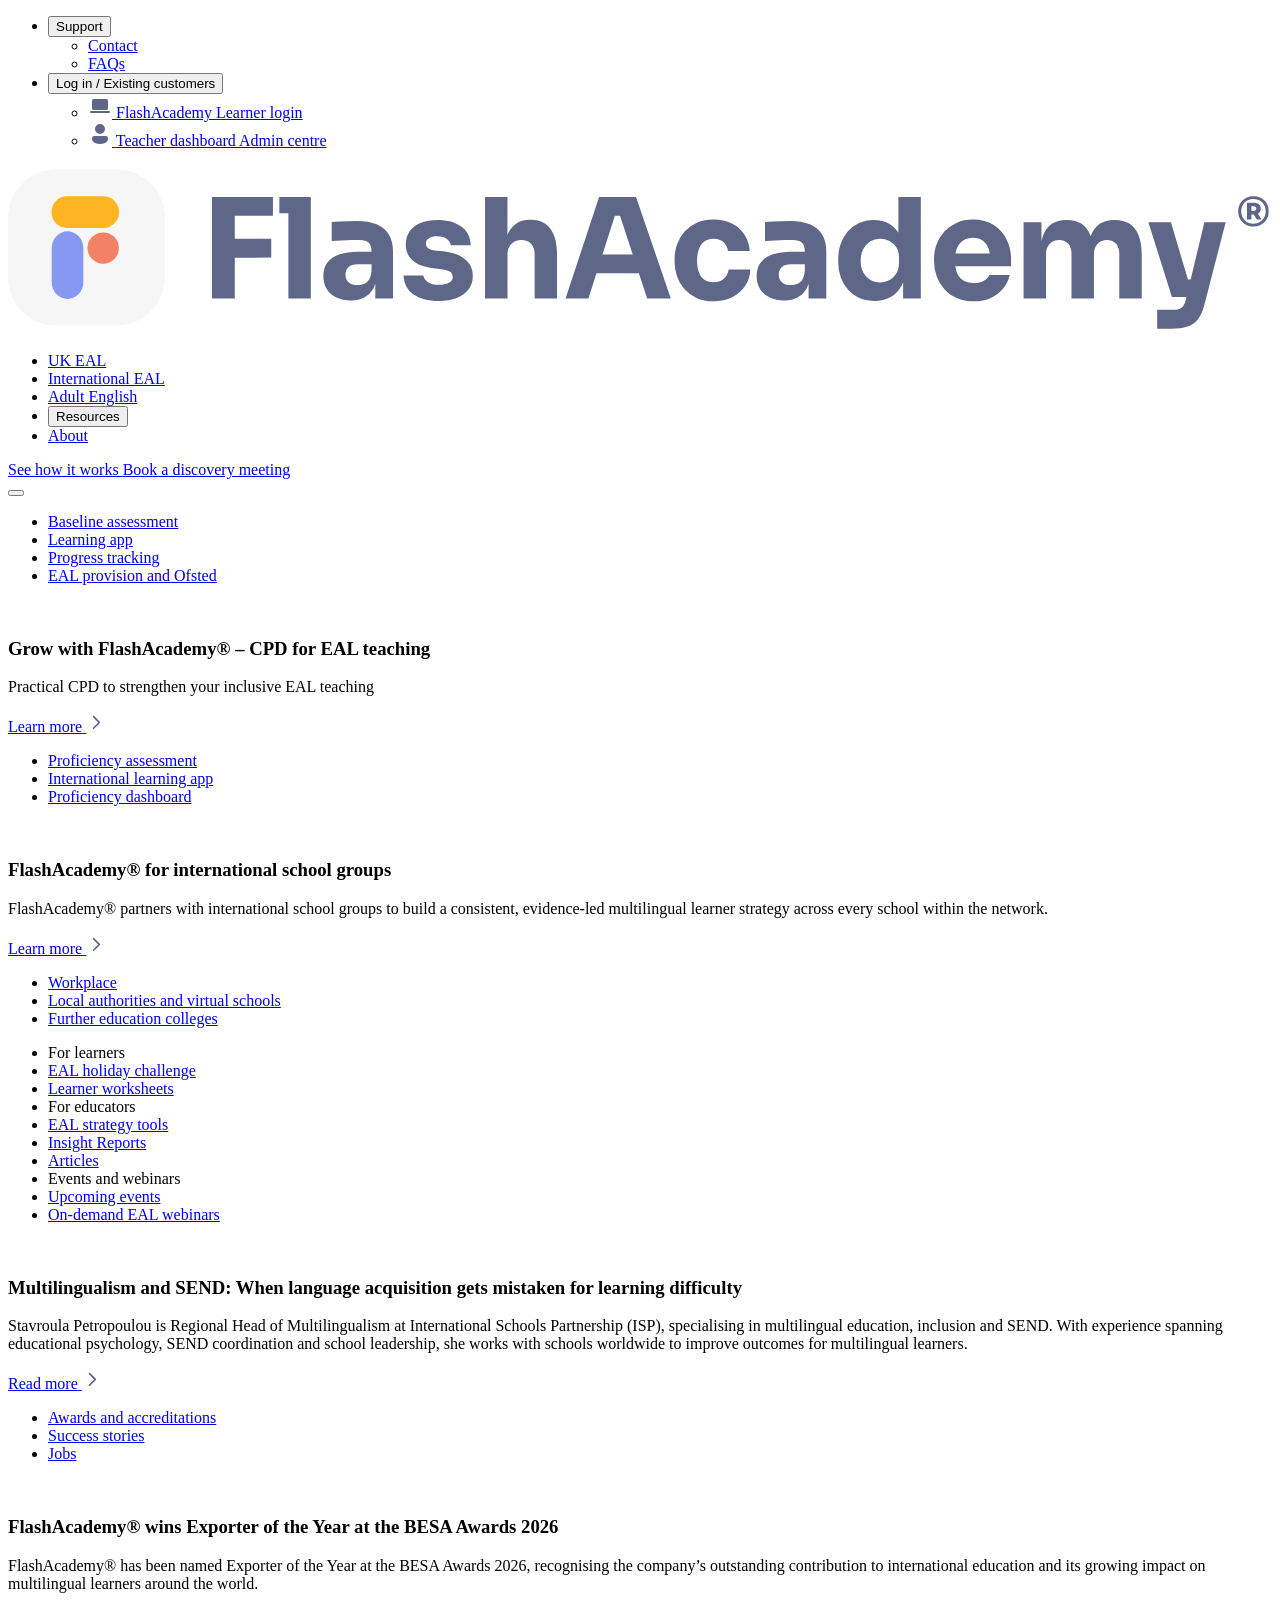
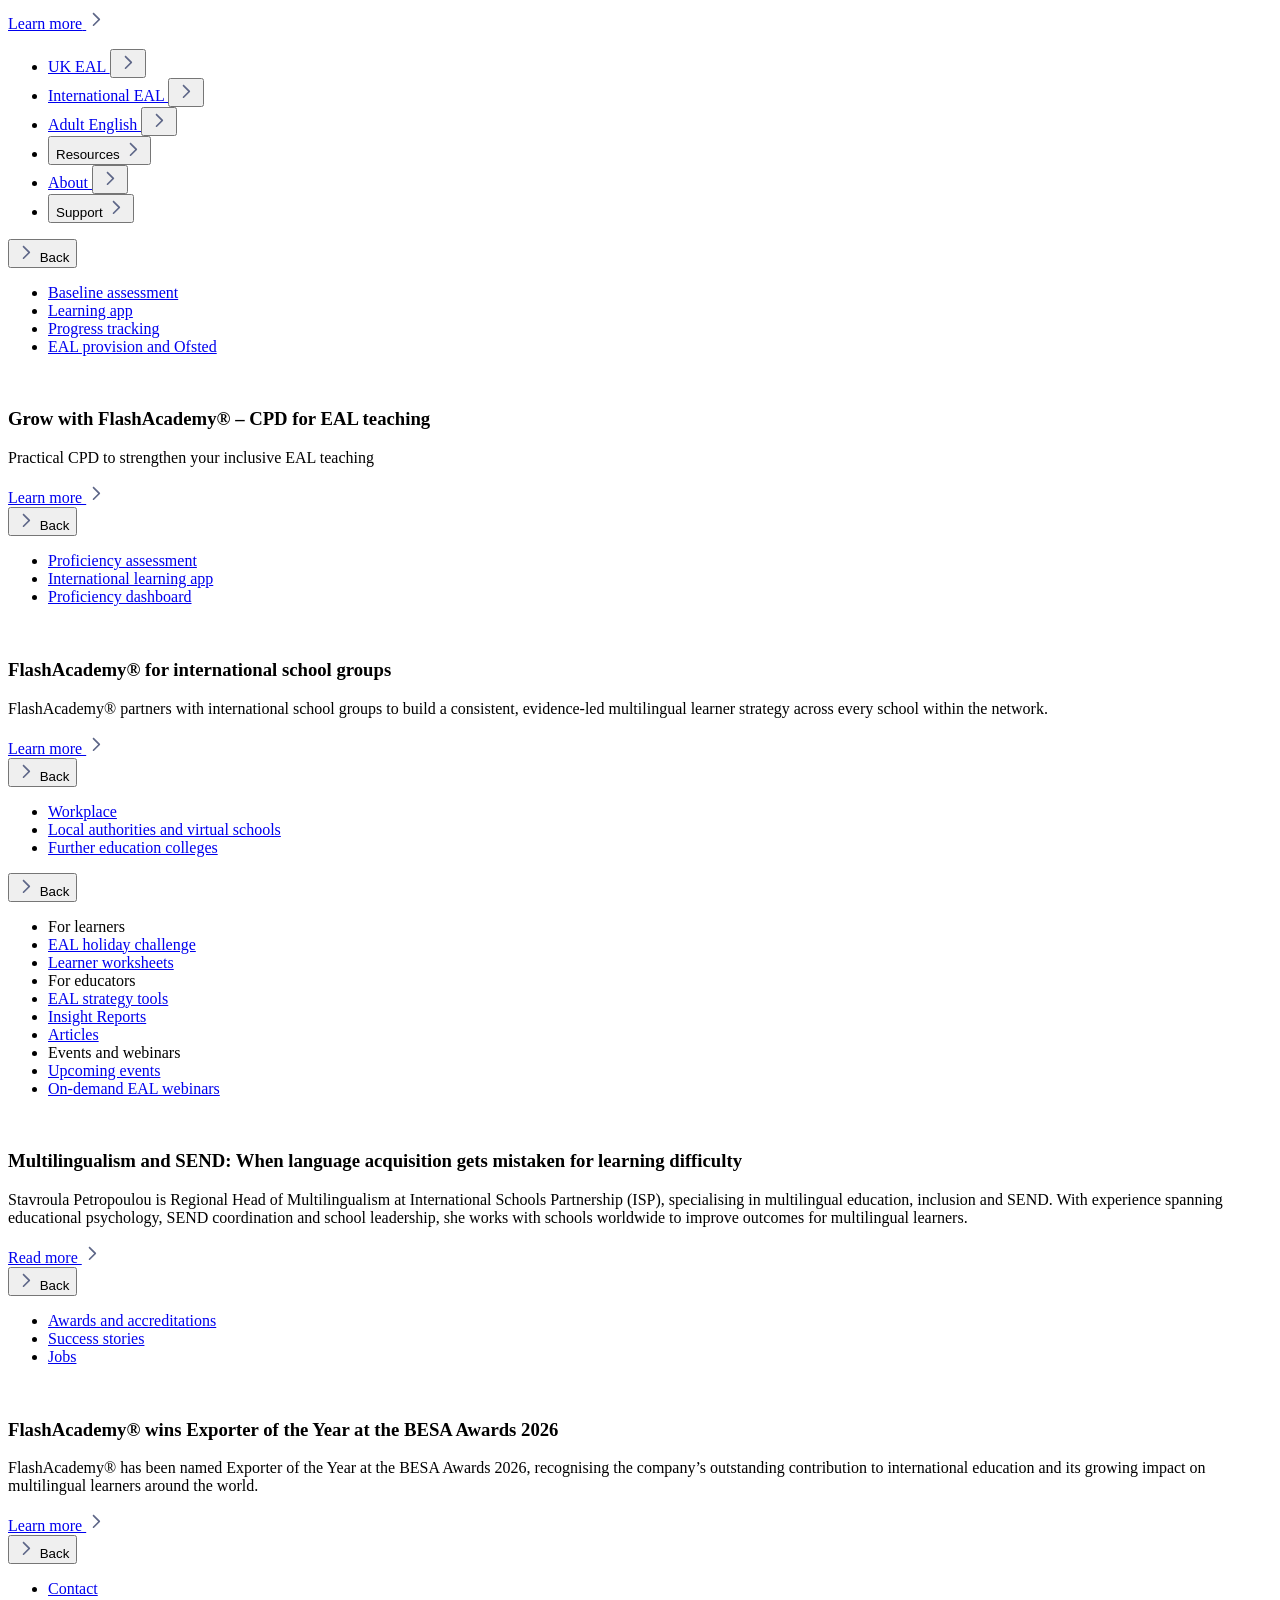
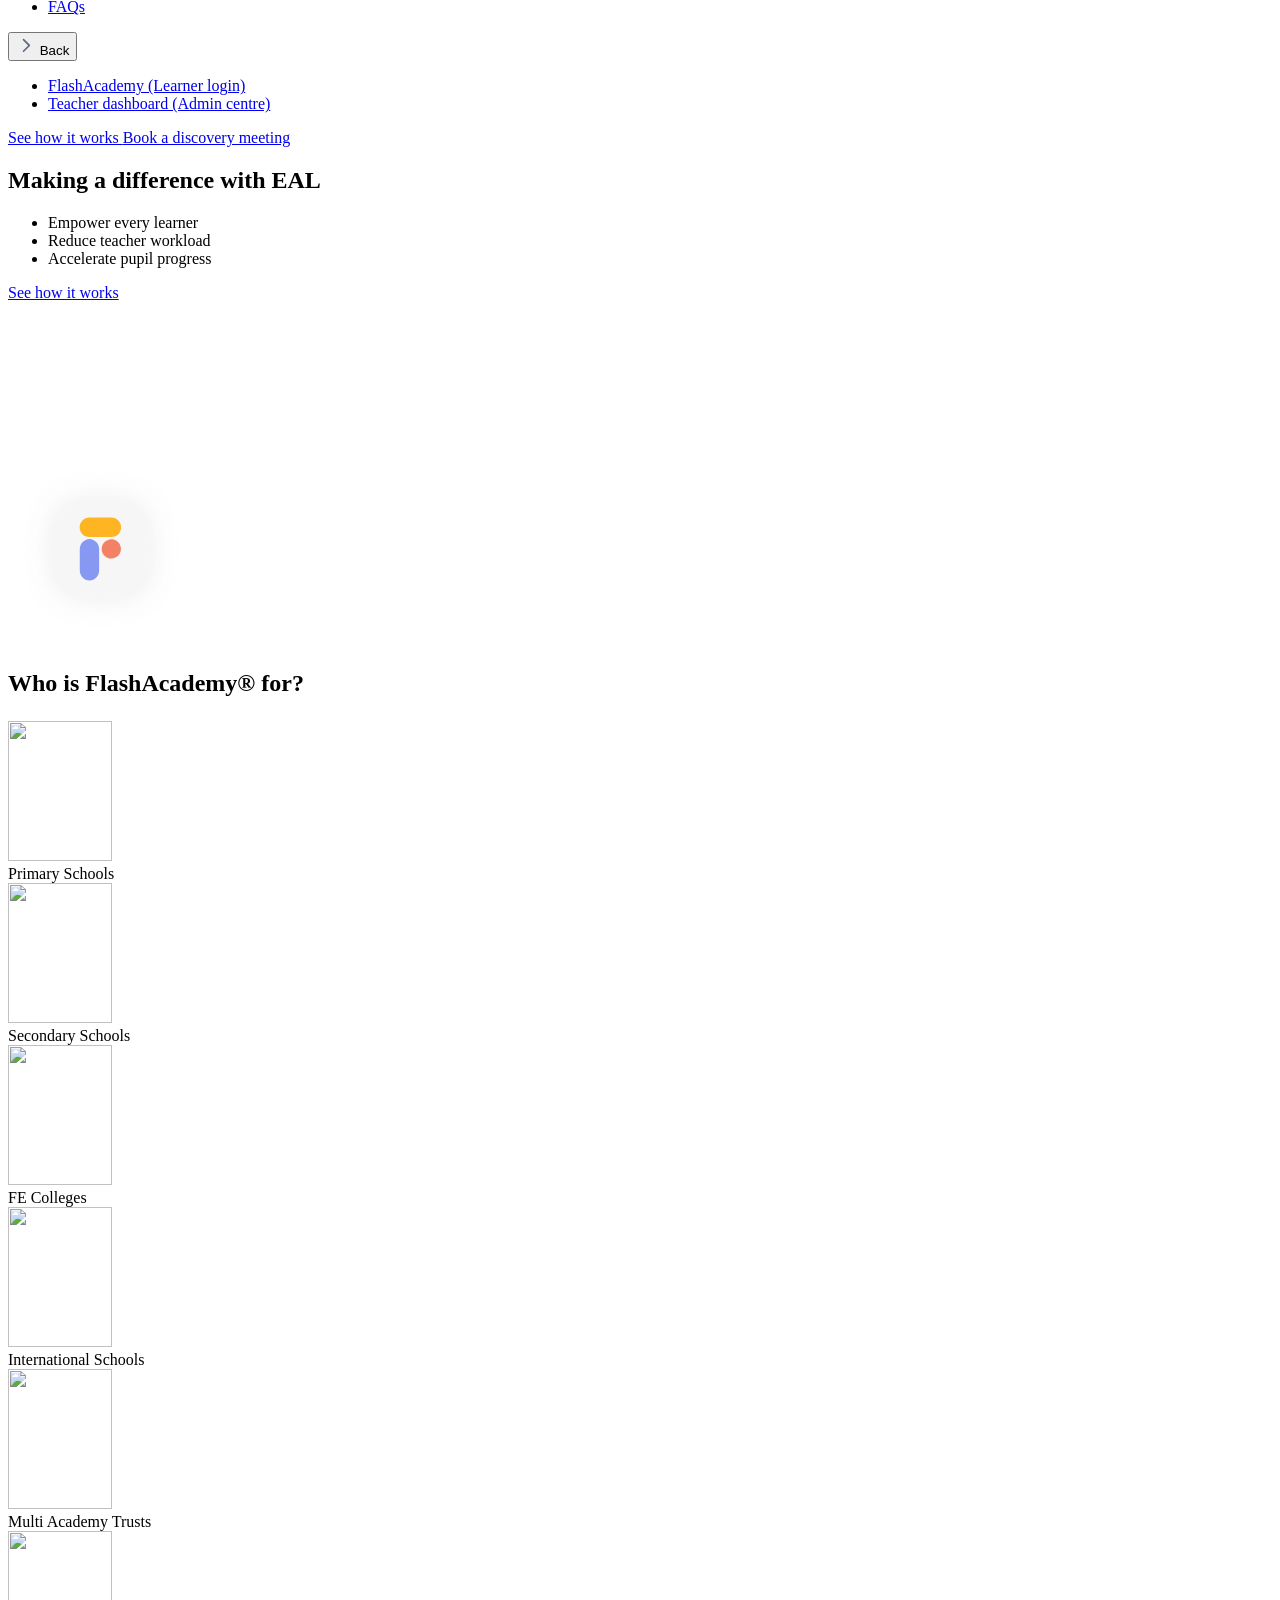
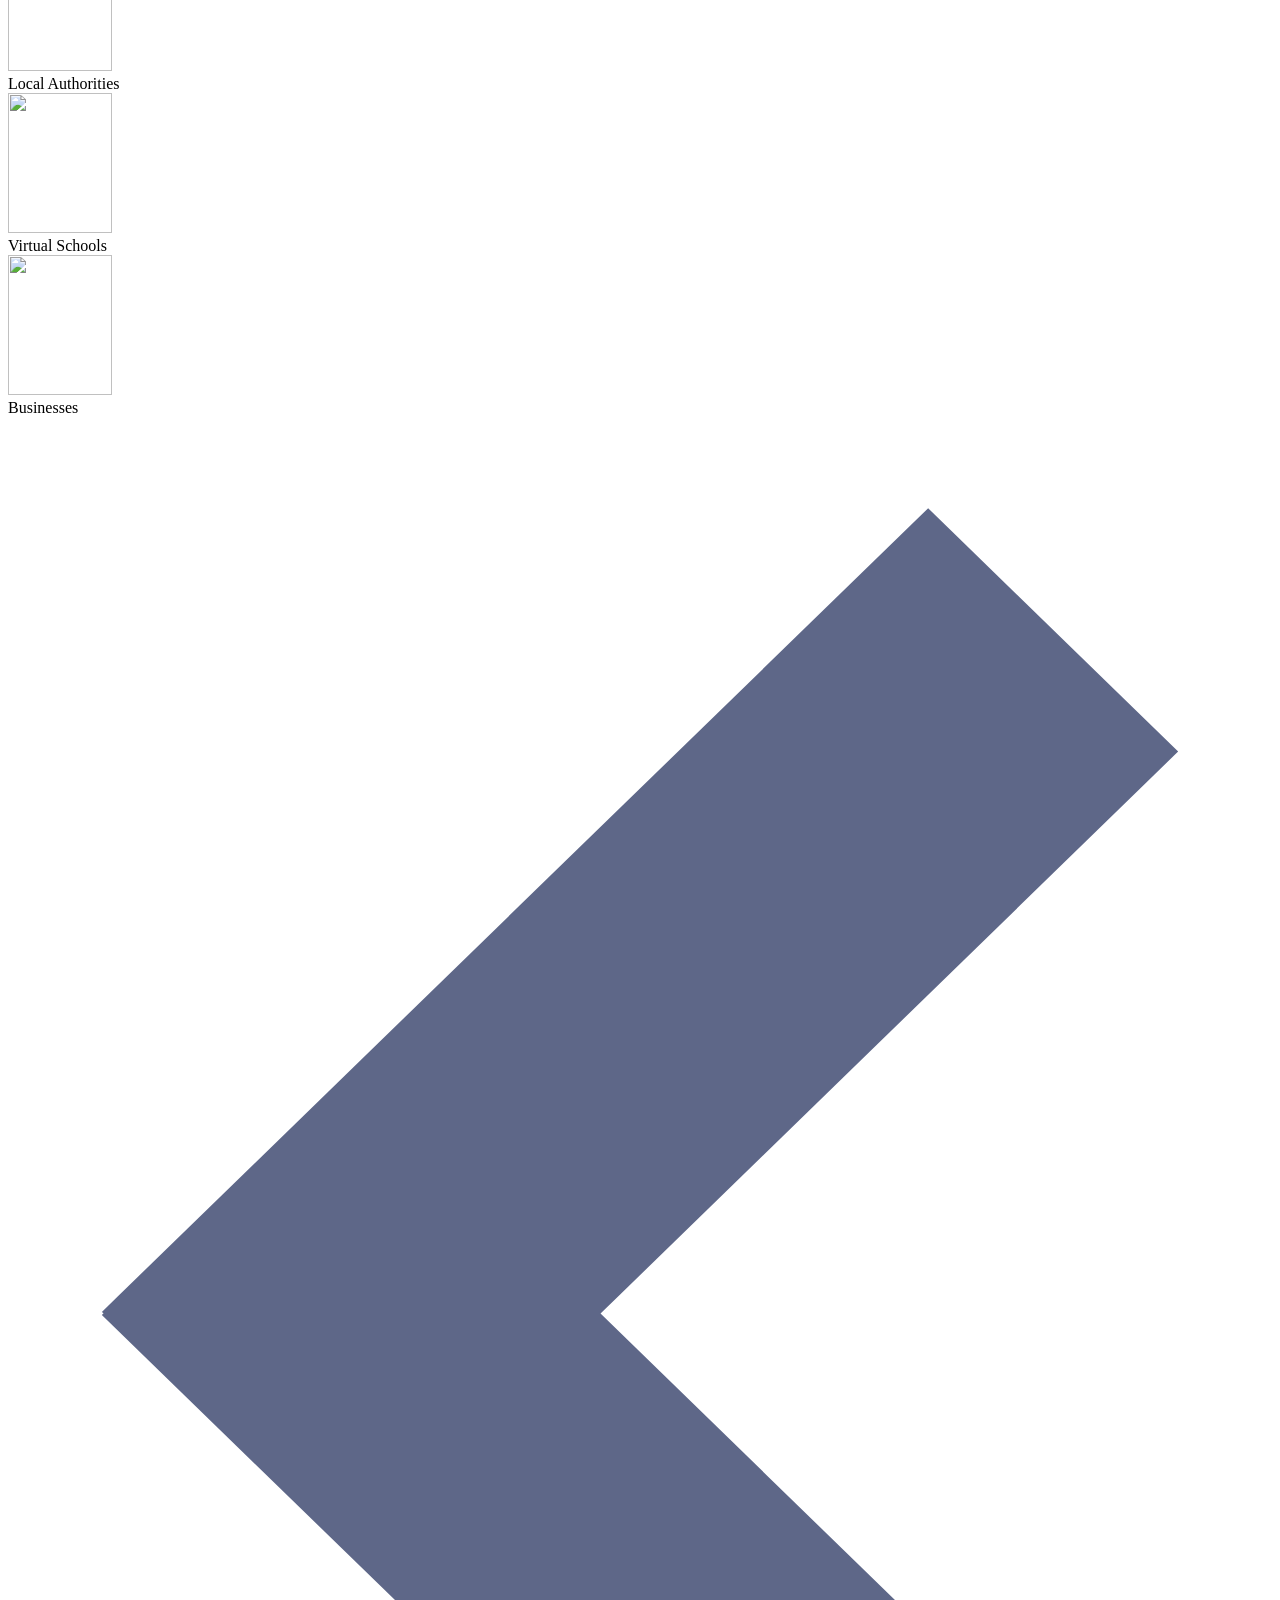
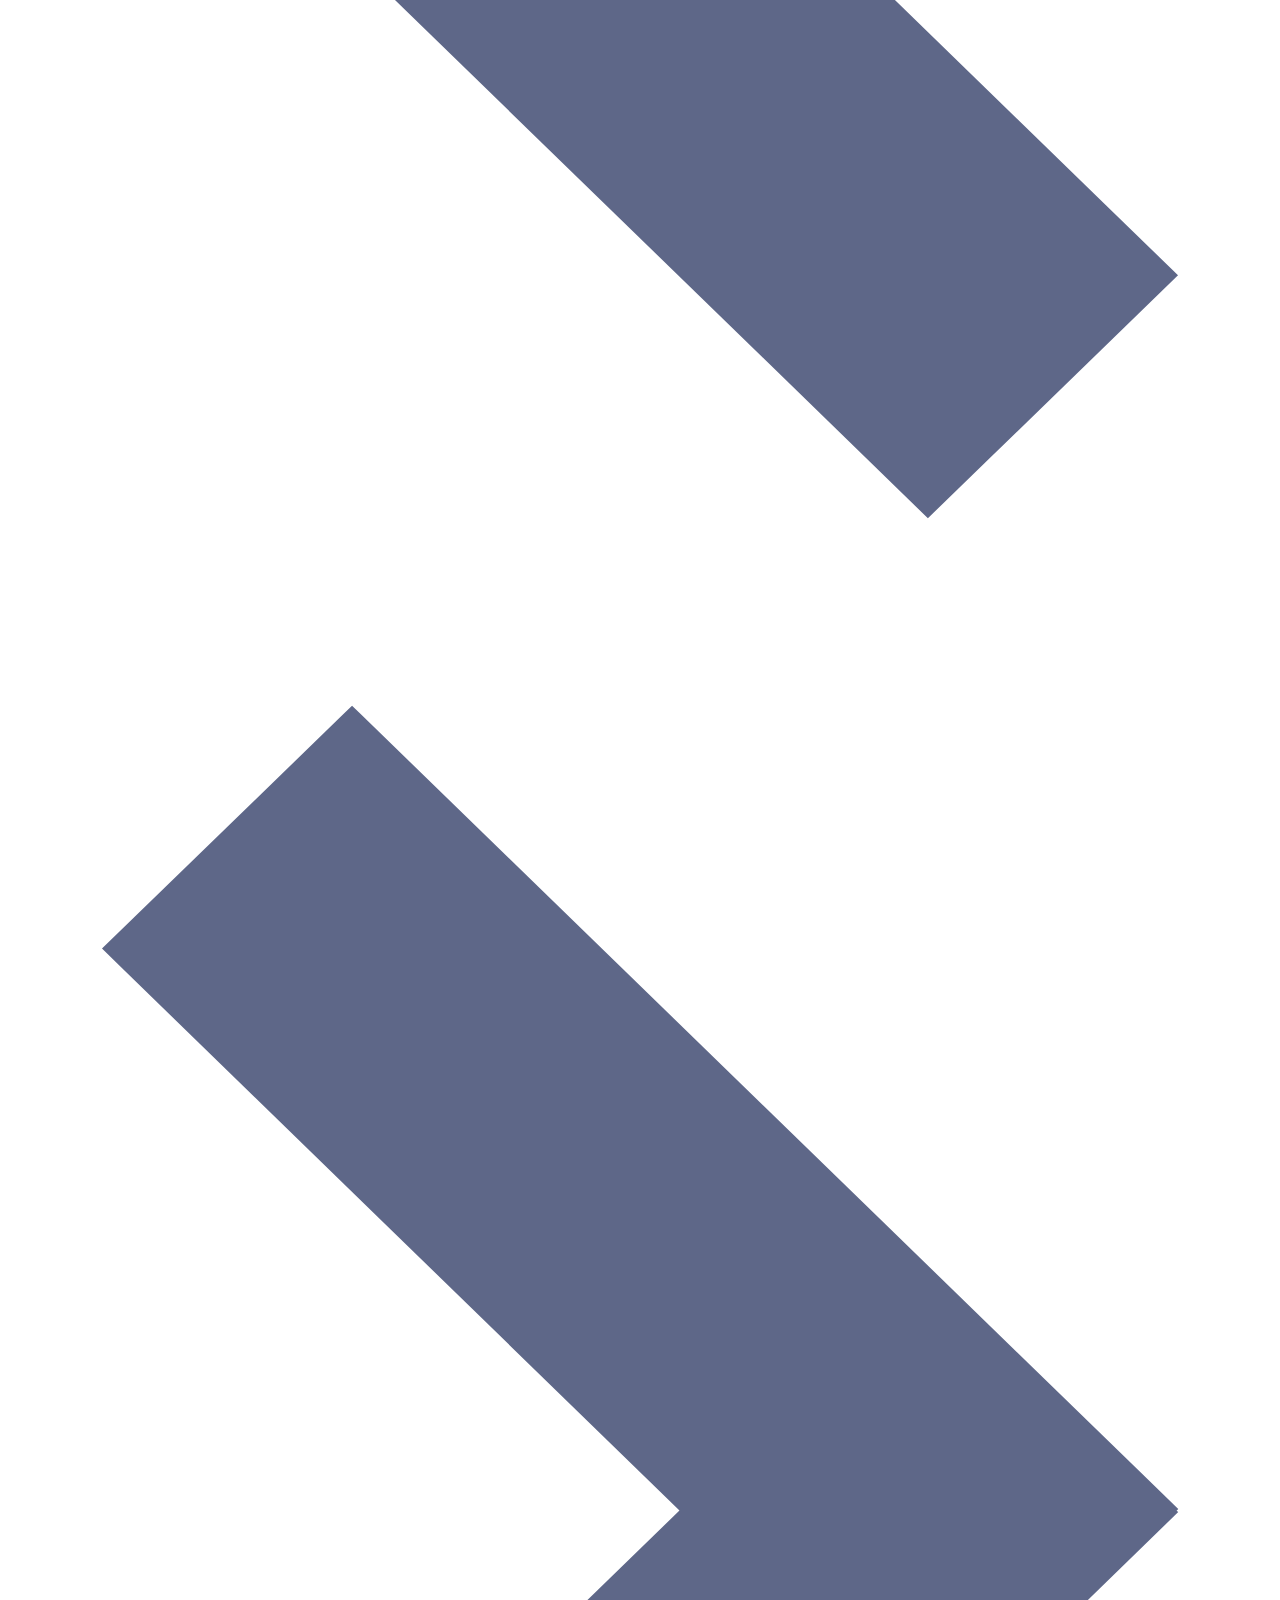
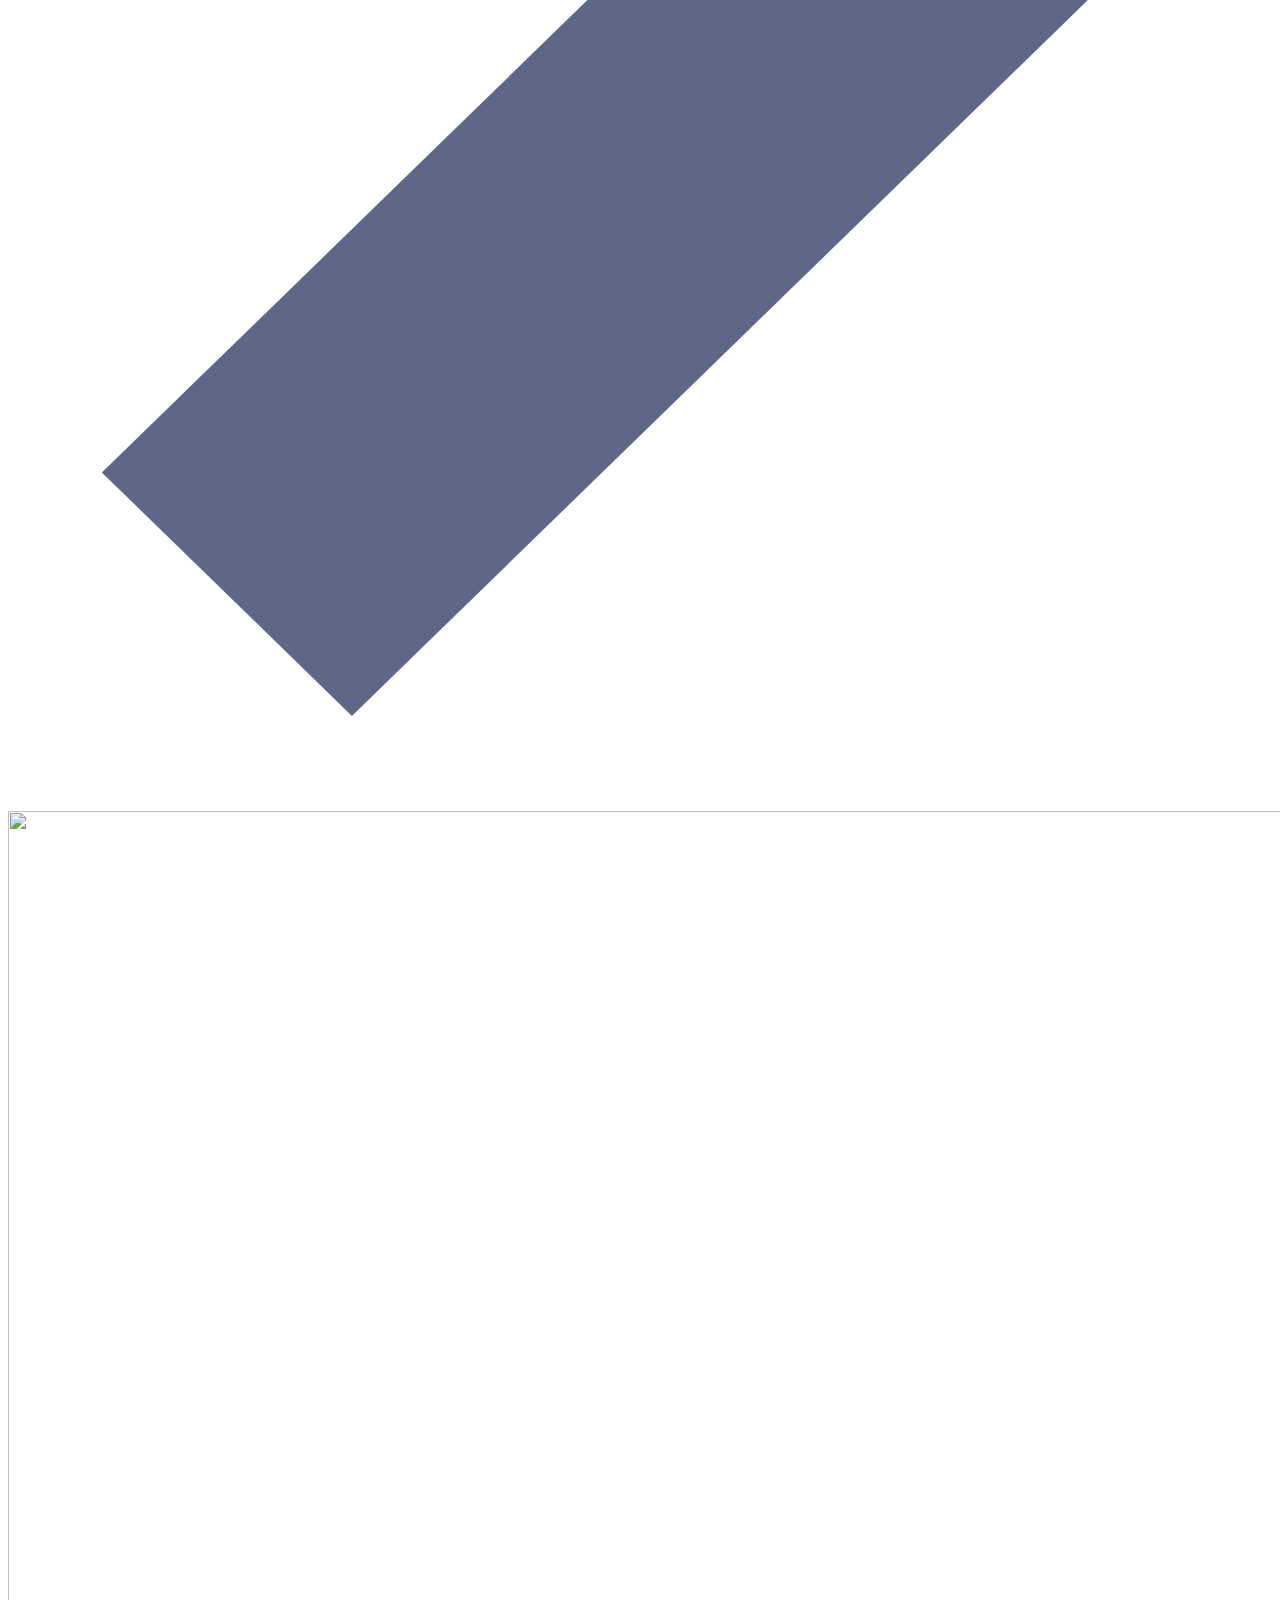
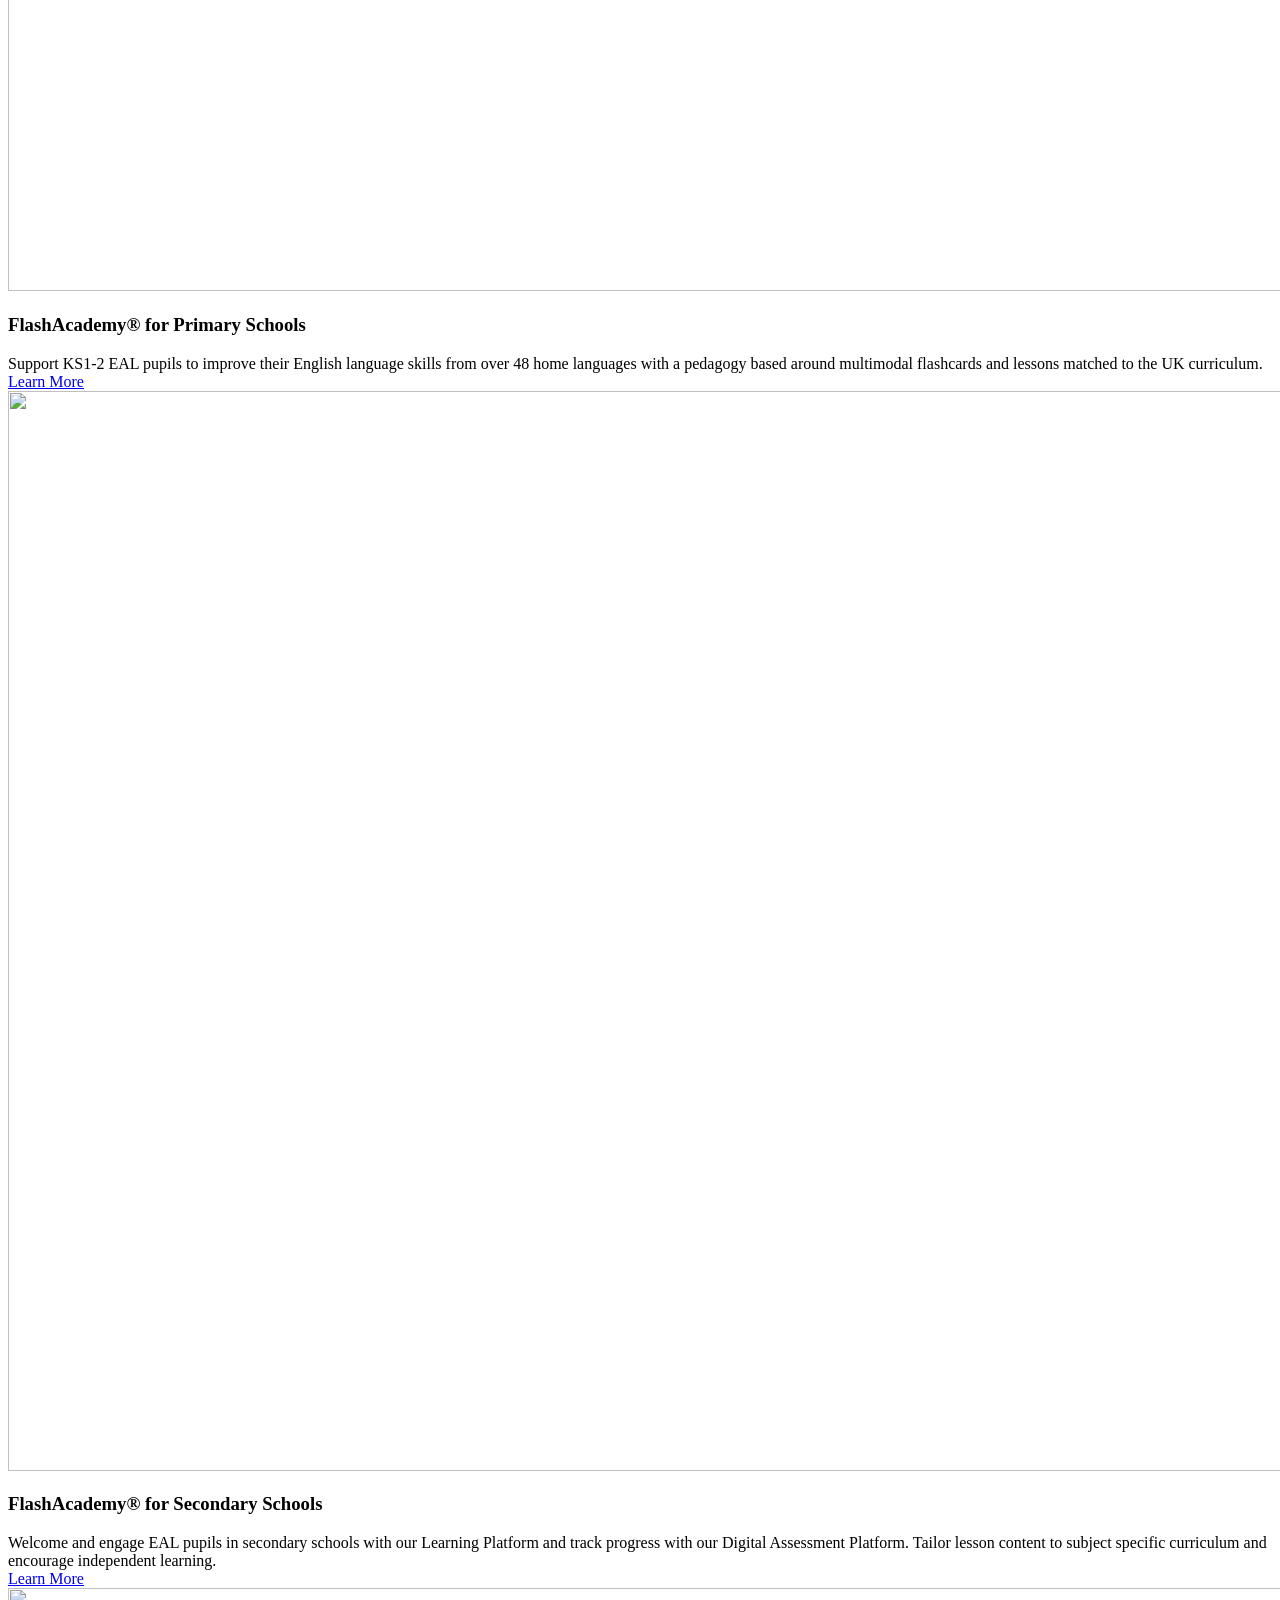
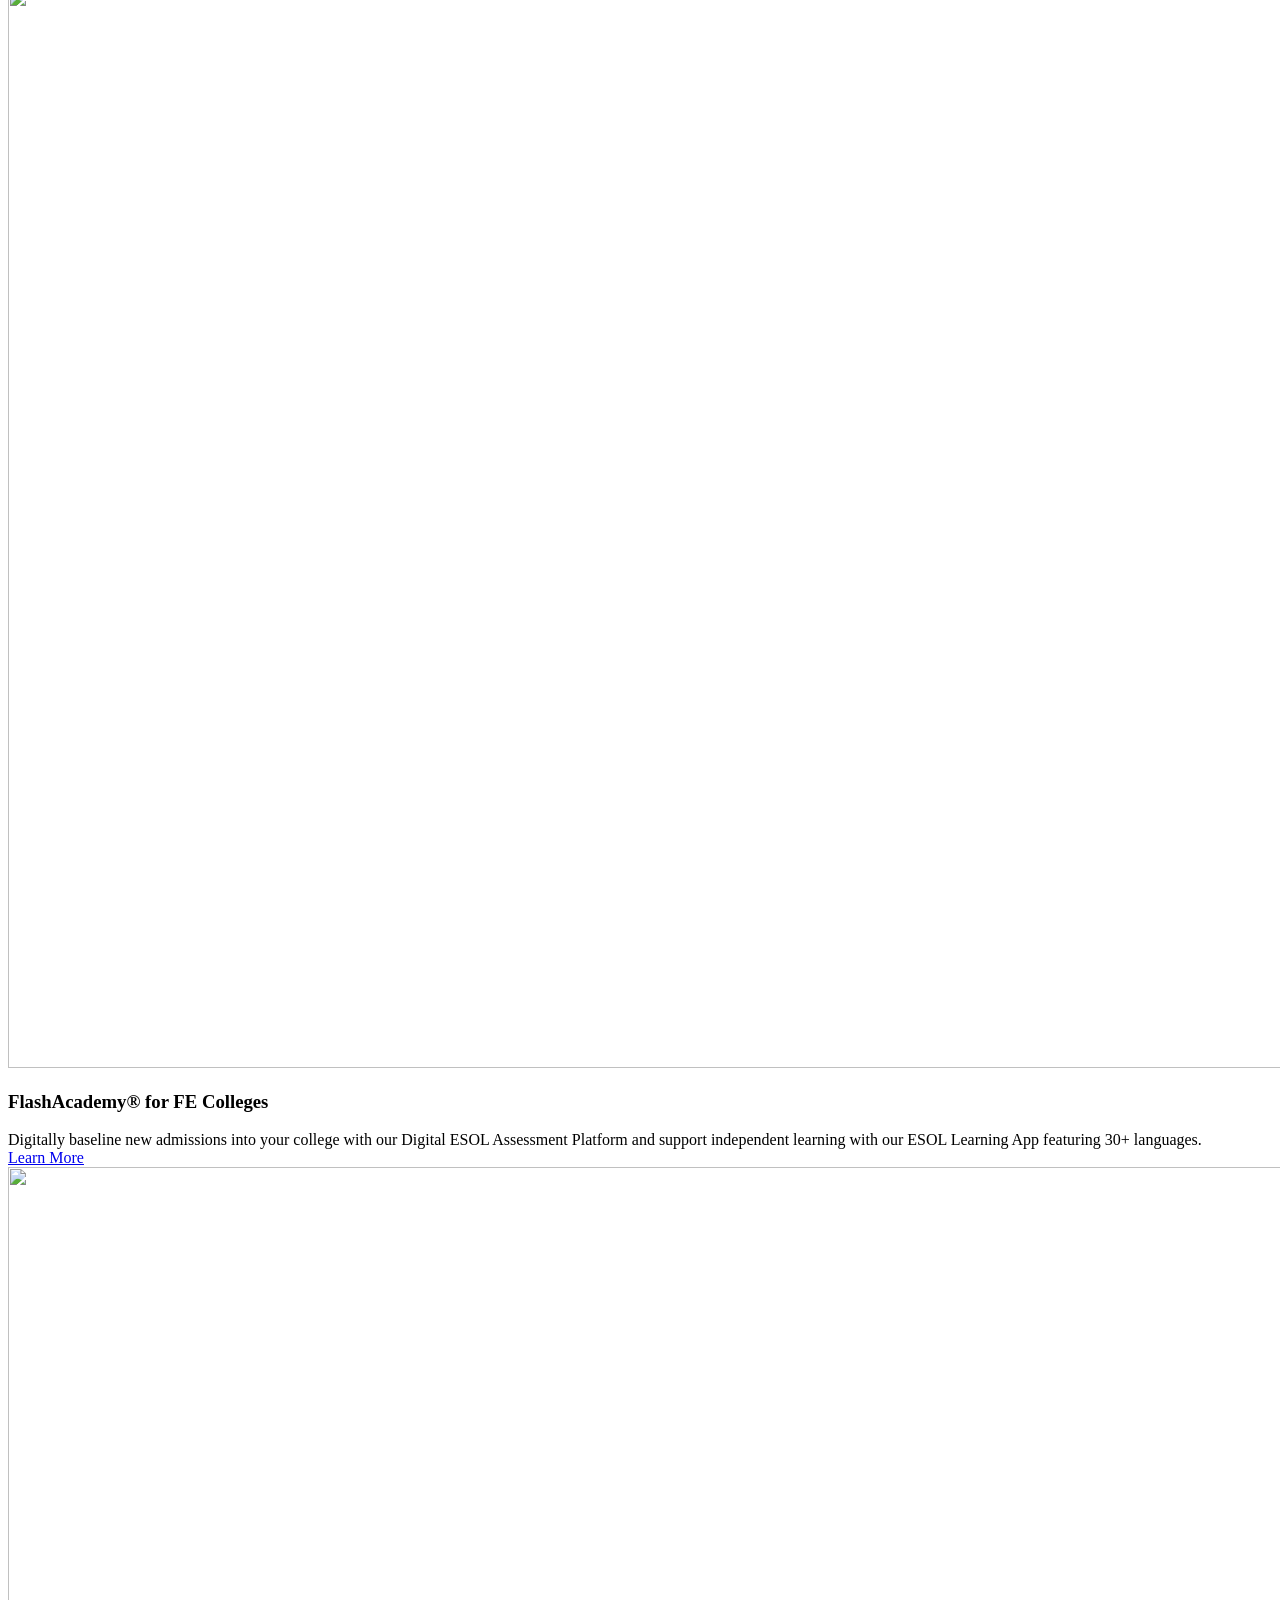
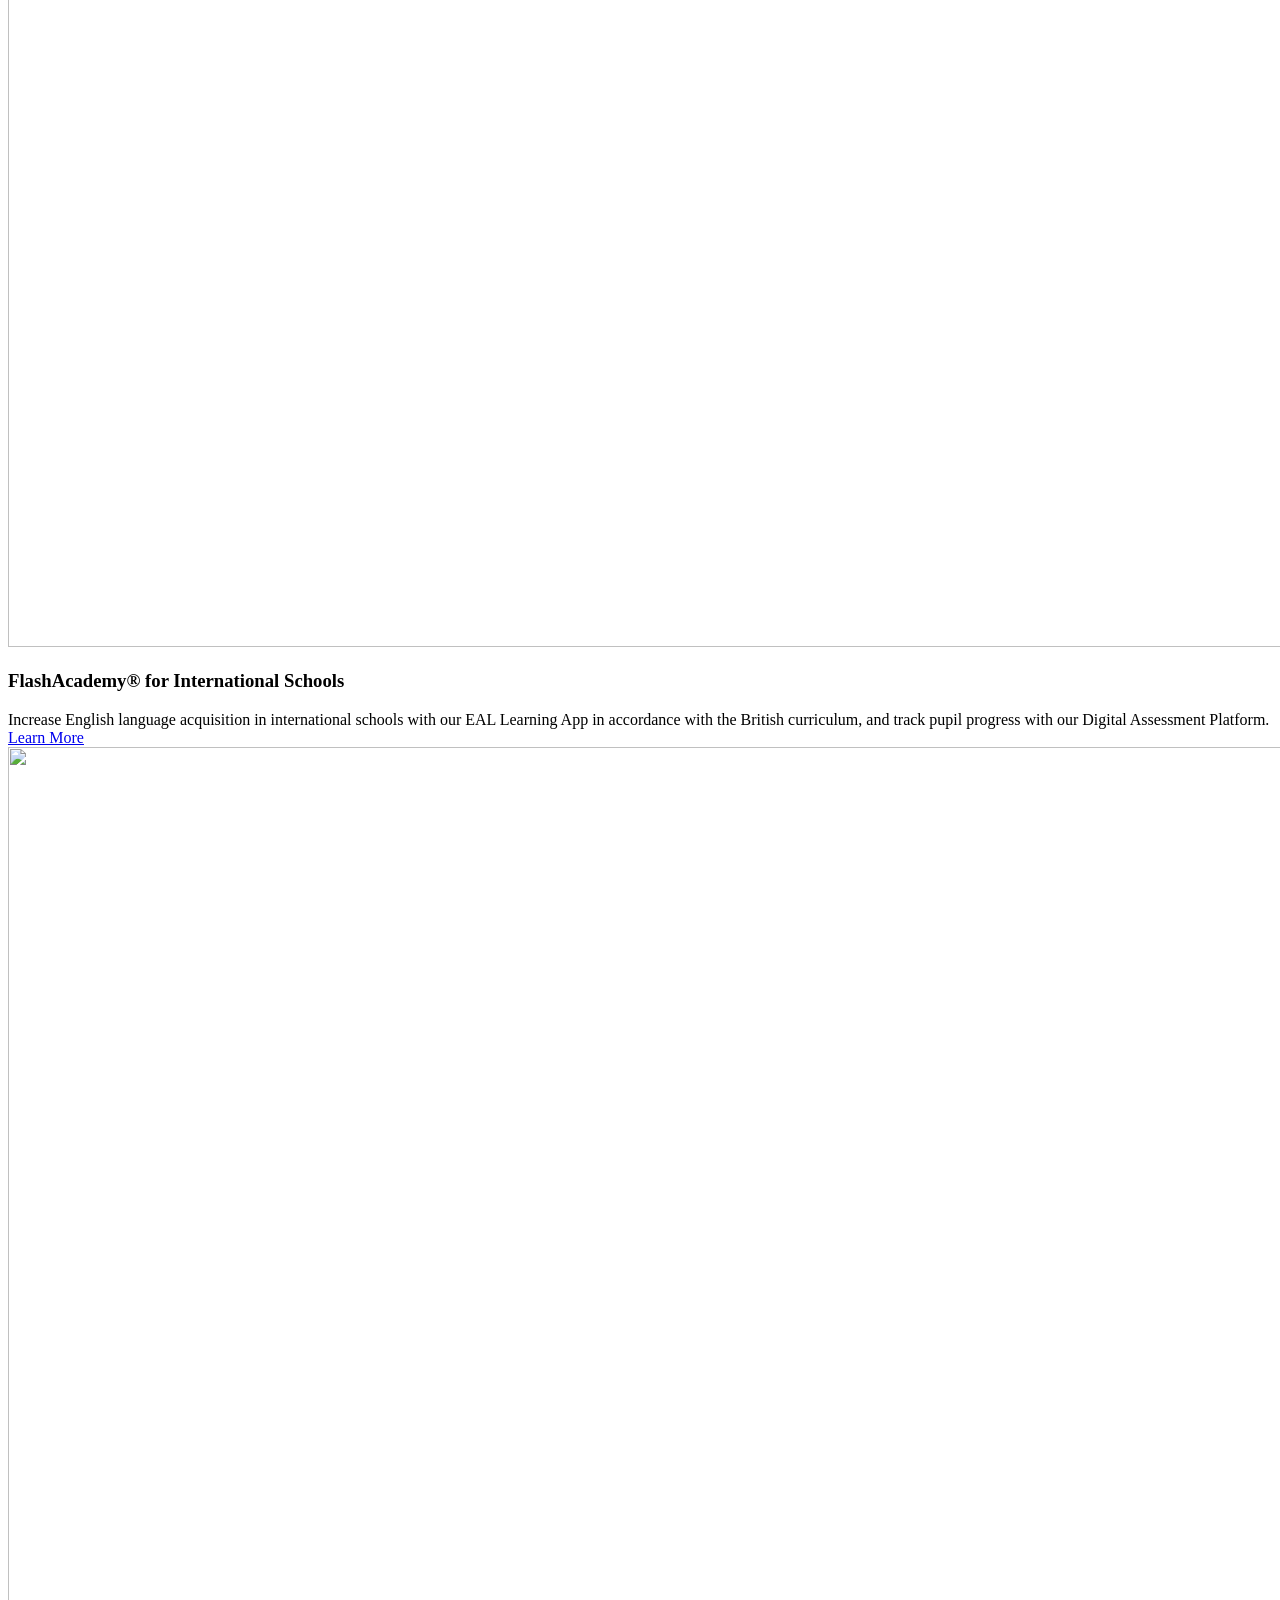
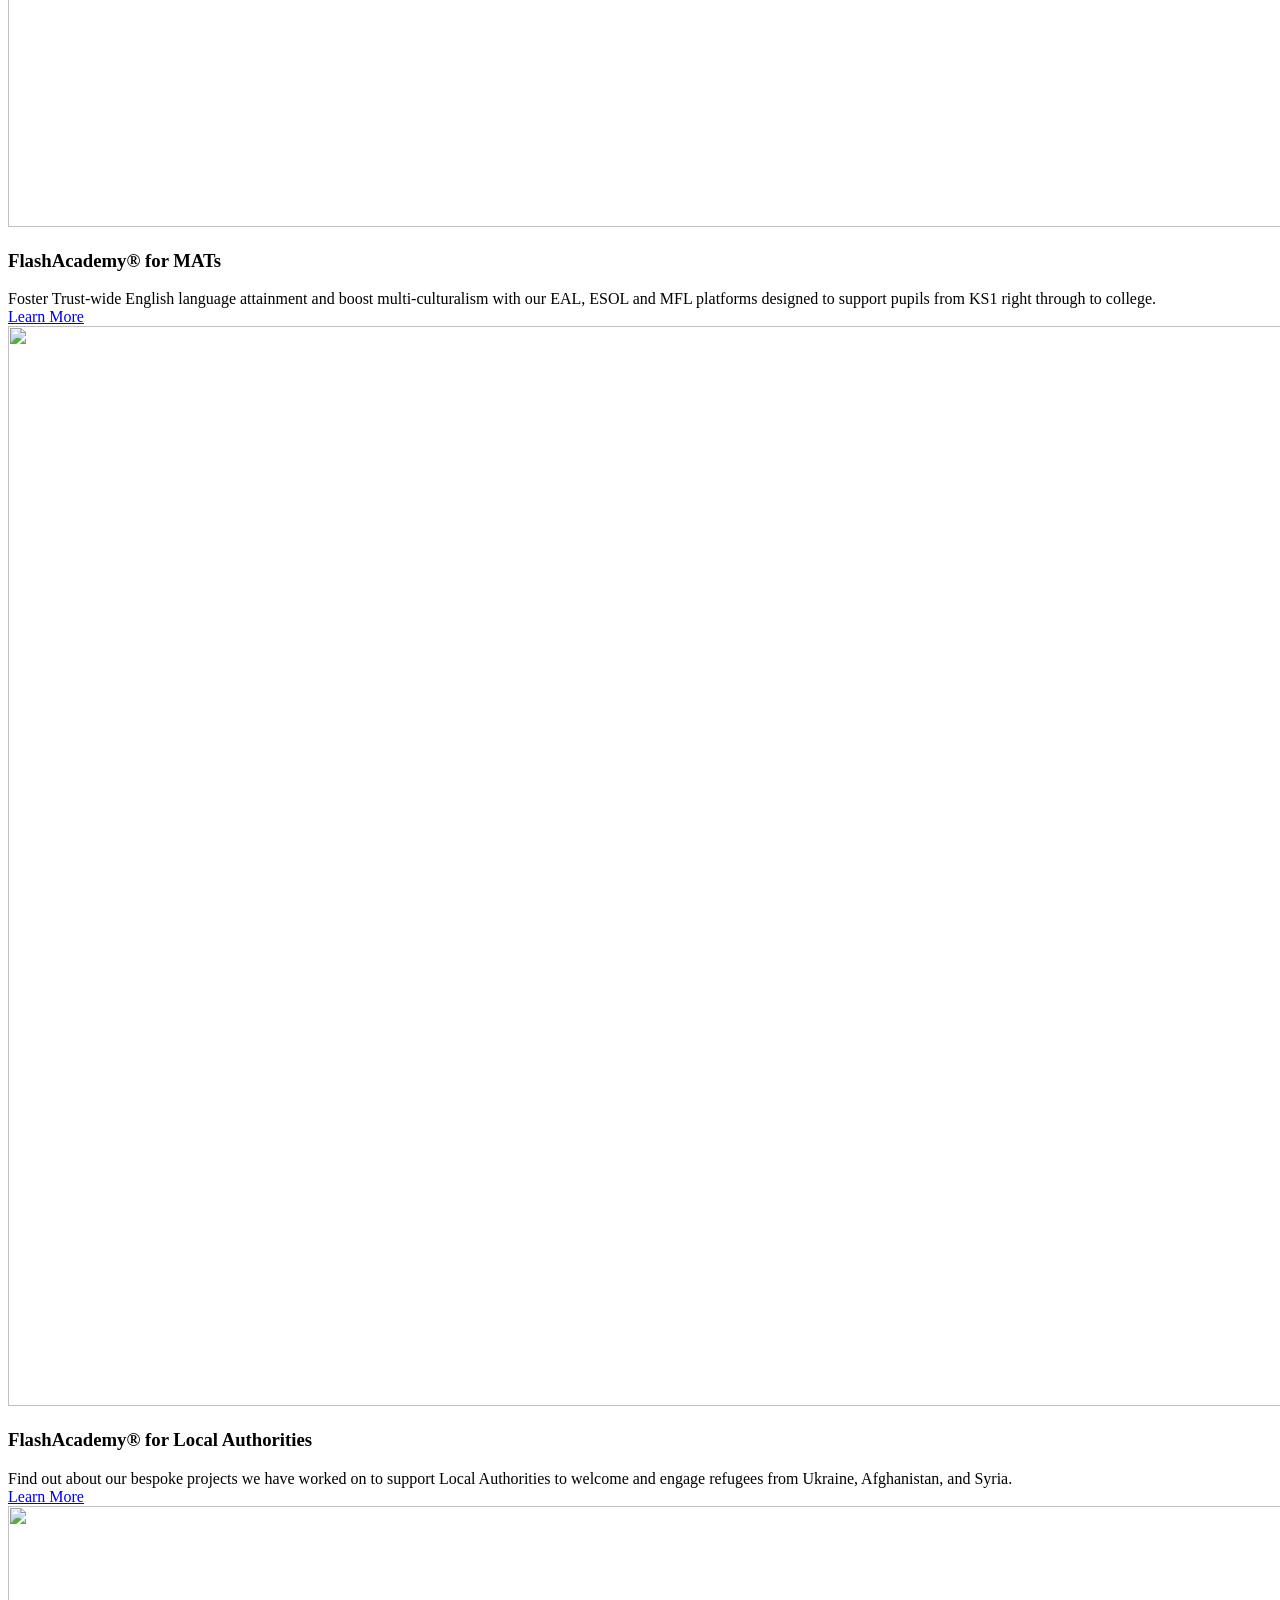
==== index.html @ 89ab247b "intial commit" ====
<!doctype html>

<html lang="en-GB">
  <meta content="text/html;charset=utf-8" http-equiv="content-type"/>
  <head>
    <meta charset="utf-8" />
    <!-- Disable Visual Search in Microsoft Edge -->
    <meta content="false" name="msapplication-EnableVisualSearch" />
    <meta content="width=device-width, initial-scale=1, shrink-to-fit=no" name="viewport" />
    <meta content="IE=edge" http-equiv="X-UA-Compatible" />
    <title>FlashAcademy®</title>
    <meta content="index, follow, max-image-preview:large, max-snippet:-1, max-video-preview:-1" name="robots" />
    <meta
      content="Empower every learner, reduce teacher workload and accelerate learner progress with our digital EAL &amp; ESOL platforms."
      name="description"
    />

    <meta content="en_GB" property="og:locale" />
    <meta content="website" property="og:type" />
    <meta content="FlashAcademy®" property="og:title" />
    <meta
      content="Empower every learner, reduce teacher workload and accelerate learner progress with our digital EAL &amp; ESOL platforms."
      property="og:description"
    />
    <meta content="https://flashacademy.com/app/uploads/2025/04/FlashAcademy-1-scaled.webp" property="og:image" />
    <meta content="2560" property="og:image:width" />
    <meta content="1707" property="og:image:height" />
    <meta content="image/webp" property="og:image:type" />
    <meta content="summary_large_image" name="twitter:card" />
    <meta content="@FlashAcademy_HQ" name="twitter:site" />
    <style id="wp-block-library-inline-css" type="text/css">
      :root {
        --wp-block-synced-color: #7a00df;
        --wp-block-synced-color--rgb: 122, 0, 223;
        --wp-bound-block-color: var(--wp-block-synced-color);
        --wp-editor-canvas-background: #ddd;
        --wp-admin-theme-color: #007cba;
        --wp-admin-theme-color--rgb: 0, 124, 186;
        --wp-admin-theme-color-darker-10: #006ba1;
        --wp-admin-theme-color-darker-10--rgb: 0, 107, 160.5;
        --wp-admin-theme-color-darker-20: #005a87;
        --wp-admin-theme-color-darker-20--rgb: 0, 90, 135;
        --wp-admin-border-width-focus: 2px;
      }
      @media (min-resolution: 192dpi) {
        :root {
          --wp-admin-border-width-focus: 1.5px;
        }
      }
      .wp-element-button {
        cursor: pointer;
      }
      :root .has-very-light-gray-background-color {
        background-color: #eee;
      }
      :root .has-very-dark-gray-background-color {
        background-color: #313131;
      }
      :root .has-very-light-gray-color {
        color: #eee;
      }
      :root .has-very-dark-gray-color {
        color: #313131;
      }
      :root .has-vivid-green-cyan-to-vivid-cyan-blue-gradient-background {
        background: linear-gradient(135deg, #00d084, #0693e3);
      }
      :root .has-purple-crush-gradient-background {
        background: linear-gradient(135deg, #34e2e4, #4721fb 50%, #ab1dfe);
      }
      :root .has-hazy-dawn-gradient-background {
        background: linear-gradient(135deg, #faaca8, #dad0ec);
      }
      :root .has-subdued-olive-gradient-background {
        background: linear-gradient(135deg, #fafae1, #67a671);
      }
      :root .has-atomic-cream-gradient-background {
        background: linear-gradient(135deg, #fdd79a, #004a59);
      }
      :root .has-nightshade-gradient-background {
        background: linear-gradient(135deg, #330968, #31cdcf);
      }
      :root .has-midnight-gradient-background {
        background: linear-gradient(135deg, #020381, #2874fc);
      }
      :root {
        --wp--preset--font-size--normal: 16px;
        --wp--preset--font-size--huge: 42px;
      }
      .has-regular-font-size {
        font-size: 1em;
      }
      .has-larger-font-size {
        font-size: 2.625em;
      }
      .has-normal-font-size {
        font-size: var(--wp--preset--font-size--normal);
      }
      .has-huge-font-size {
        font-size: var(--wp--preset--font-size--huge);
      }
      .has-text-align-center {
        text-align: center;
      }
      .has-text-align-left {
        text-align: left;
      }
      .has-text-align-right {
        text-align: right;
      }
      .has-fit-text {
        white-space: nowrap !important;
      }
      #end-resizable-editor-section {
        display: none;
      }
      .aligncenter {
        clear: both;
      }
      .items-justified-left {
        justify-content: flex-start;
      }
      .items-justified-center {
        justify-content: center;
      }
      .items-justified-right {
        justify-content: flex-end;
      }
      .items-justified-space-between {
        justify-content: space-between;
      }
      .screen-reader-text {
        border: 0;
        clip-path: inset(50%);
        height: 1px;
        margin: -1px;
        overflow: hidden;
        padding: 0;
        position: absolute;
        width: 1px;
        word-wrap: normal !important;
      }
      .screen-reader-text:focus {
        background-color: #ddd;
        clip-path: none;
        color: #444;
        display: block;
        font-size: 1em;
        height: auto;
        left: 5px;
        line-height: normal;
        padding: 15px 23px 14px;
        text-decoration: none;
        top: 5px;
        width: auto;
        z-index: 100000;
      }
      html :where(.has-border-color) {
        border-style: solid;
      }
      html :where([style*="border-top-color"]) {
        border-top-style: solid;
      }
      html :where([style*="border-right-color"]) {
        border-right-style: solid;
      }
      html :where([style*="border-bottom-color"]) {
        border-bottom-style: solid;
      }
      html :where([style*="border-left-color"]) {
        border-left-style: solid;
      }
      html :where([style*="border-width"]) {
        border-style: solid;
      }
      html :where([style*="border-top-width"]) {
        border-top-style: solid;
      }
      html :where([style*="border-right-width"]) {
        border-right-style: solid;
      }
      html :where([style*="border-bottom-width"]) {
        border-bottom-style: solid;
      }
      html :where([style*="border-left-width"]) {
        border-left-style: solid;
      }
      html :where(img[class*="wp-image-"]) {
        height: auto;
        max-width: 100%;
      }
      :where(figure) {
        margin: 0 0 1em;
      }
      html :where(.is-position-sticky) {
        --wp-admin--admin-bar--position-offset: var(--wp-admin--admin-bar--height, 0px);
      }
      @media screen and (max-width: 600px) {
        html :where(.is-position-sticky) {
          --wp-admin--admin-bar--position-offset: 0px;
        }
      }

      /*# sourceURL=wp-block-library-inline-css */
    </style>
    <style id="wp-block-heading-inline-css" type="text/css">
      h1:where(.wp-block-heading).has-background,
      h2:where(.wp-block-heading).has-background,
      h3:where(.wp-block-heading).has-background,
      h4:where(.wp-block-heading).has-background,
      h5:where(.wp-block-heading).has-background,
      h6:where(.wp-block-heading).has-background {
        padding: 1.25em 2.375em;
      }
      h1.has-text-align-left[style*="writing-mode"]:where([style*="vertical-lr"]),
      h1.has-text-align-right[style*="writing-mode"]:where([style*="vertical-rl"]),
      h2.has-text-align-left[style*="writing-mode"]:where([style*="vertical-lr"]),
      h2.has-text-align-right[style*="writing-mode"]:where([style*="vertical-rl"]),
      h3.has-text-align-left[style*="writing-mode"]:where([style*="vertical-lr"]),
      h3.has-text-align-right[style*="writing-mode"]:where([style*="vertical-rl"]),
      h4.has-text-align-left[style*="writing-mode"]:where([style*="vertical-lr"]),
      h4.has-text-align-right[style*="writing-mode"]:where([style*="vertical-rl"]),
      h5.has-text-align-left[style*="writing-mode"]:where([style*="vertical-lr"]),
      h5.has-text-align-right[style*="writing-mode"]:where([style*="vertical-rl"]),
      h6.has-text-align-left[style*="writing-mode"]:where([style*="vertical-lr"]),
      h6.has-text-align-right[style*="writing-mode"]:where([style*="vertical-rl"]) {
        rotate: 180deg;
      }
      /*# sourceURL=https://flashacademy.com/wp/wp-includes/blocks/heading/style.min.css */
    </style>
    <style id="wp-block-list-inline-css" type="text/css">
      ol,
      ul {
        box-sizing: border-box;
      }
      :root :where(.wp-block-list.has-background) {
        padding: 1.25em 2.375em;
      }
      /*# sourceURL=https://flashacademy.com/wp/wp-includes/blocks/list/style.min.css */
    </style>
    <style id="wp-block-paragraph-inline-css" type="text/css">
      .is-small-text {
        font-size: 0.875em;
      }
      .is-regular-text {
        font-size: 1em;
      }
      .is-large-text {
        font-size: 2.25em;
      }
      .is-larger-text {
        font-size: 3em;
      }
      .has-drop-cap:not(:focus):first-letter {
        float: left;
        font-size: 8.4em;
        font-style: normal;
        font-weight: 100;
        line-height: 0.68;
        margin: 0.05em 0.1em 0 0;
        text-transform: uppercase;
      }
      body.rtl .has-drop-cap:not(:focus):first-letter {
        float: none;
        margin-left: 0.1em;
      }
      p.has-drop-cap.has-background {
        overflow: hidden;
      }
      :root :where(p.has-background) {
        padding: 1.25em 2.375em;
      }
      :where(p.has-text-color:not(.has-link-color)) a {
        color: inherit;
      }
      p.has-text-align-left[style*="writing-mode:vertical-lr"],
      p.has-text-align-right[style*="writing-mode:vertical-rl"] {
        rotate: 180deg;
      }
      /*# sourceURL=https://flashacademy.com/wp/wp-includes/blocks/paragraph/style.min.css */
    </style>
    <style id="wp-block-quote-inline-css" type="text/css">
      .wp-block-quote {
        box-sizing: border-box;
        overflow-wrap: break-word;
      }
      .wp-block-quote.is-large:where(:not(.is-style-plain)),
      .wp-block-quote.is-style-large:where(:not(.is-style-plain)) {
        margin-bottom: 1em;
        padding: 0 1em;
      }
      .wp-block-quote.is-large:where(:not(.is-style-plain)) p,
      .wp-block-quote.is-style-large:where(:not(.is-style-plain)) p {
        font-size: 1.5em;
        font-style: italic;
        line-height: 1.6;
      }
      .wp-block-quote.is-large:where(:not(.is-style-plain)) cite,
      .wp-block-quote.is-large:where(:not(.is-style-plain)) footer,
      .wp-block-quote.is-style-large:where(:not(.is-style-plain)) cite,
      .wp-block-quote.is-style-large:where(:not(.is-style-plain)) footer {
        font-size: 1.125em;
        text-align: right;
      }
      .wp-block-quote > cite {
        display: block;
      }
      /*# sourceURL=https://flashacademy.com/wp/wp-includes/blocks/quote/style.min.css */
    </style>
    <style id="classic-theme-styles-inline-css" type="text/css">
      /*! This file is auto-generated */
      .wp-block-button__link {
        color: #fff;
        background-color: #32373c;
        border-radius: 9999px;
        box-shadow: none;
        text-decoration: none;
        padding: calc(0.667em + 2px) calc(1.333em + 2px);
        font-size: 1.125em;
      }
      .wp-block-file__button {
        background: #32373c;
        color: #fff;
        text-decoration: none;
      }
      /*# sourceURL=/wp-includes/css/classic-themes.min.css */
    </style>
    <style id="global-styles-inline-css" type="text/css">
      :root {
        --wp--preset--aspect-ratio--square: 1;
        --wp--preset--aspect-ratio--4-3: 4/3;
        --wp--preset--aspect-ratio--3-4: 3/4;
        --wp--preset--aspect-ratio--3-2: 3/2;
        --wp--preset--aspect-ratio--2-3: 2/3;
        --wp--preset--aspect-ratio--16-9: 16/9;
        --wp--preset--aspect-ratio--9-16: 9/16;
        --wp--preset--color--black: #000000;
        --wp--preset--color--cyan-bluish-gray: #abb8c3;
        --wp--preset--color--white: #ffffff;
        --wp--preset--color--pale-pink: #f78da7;
        --wp--preset--color--vivid-red: #cf2e2e;
        --wp--preset--color--luminous-vivid-orange: #ff6900;
        --wp--preset--color--luminous-vivid-amber: #fcb900;
        --wp--preset--color--light-green-cyan: #7bdcb5;
        --wp--preset--color--vivid-green-cyan: #00d084;
        --wp--preset--color--pale-cyan-blue: #8ed1fc;
        --wp--preset--color--vivid-cyan-blue: #0693e3;
        --wp--preset--color--vivid-purple: #9b51e0;
        --wp--preset--color--core-blue: #8698f2;
        --wp--preset--color--core-yellow: #ffb522;
        --wp--preset--color--core-green: #a3b159;
        --wp--preset--color--color-green-300: #d4e7af;
        --wp--preset--color--color-green-100: #f8f9ed;
        --wp--preset--color--core-coral: #f28166;
        --wp--preset--color--background-blue: #d7e2ff;
        --wp--preset--color--background-yellow: #fff4bd;
        --wp--preset--color--color-yellow-300: #ffe5b2;
        --wp--preset--color--color-yellow-100: #fdf5e5;
        --wp--preset--color--background-green: #dbefdd;
        --wp--preset--color--background-peach: #ffe1bd;
        --wp--preset--color--color-red-300: #ffd7cd;
        --wp--preset--color--color-red-100: #fff0ed;
        --wp--preset--color--logo-slate: #5e6788;
        --wp--preset--color--logo-navy: #303744;
        --wp--preset--color--neutral-800: #3c3c3c;
        --wp--preset--color--light-grey: #f4f4f4;
        --wp--preset--color--leap-blue-900: #02304b;
        --wp--preset--color--leap-blue-500: #10a0f3;
        --wp--preset--color--leap-blue-100: #e7f5fe;
        --wp--preset--color--leap-green-500: #7cbb02;
        --wp--preset--color--leap-green-300: #bee083;
        --wp--preset--color--leap-green-200: #d9edb7;
        --wp--preset--color--leap-green-100: #f1f8e6;
        --wp--preset--gradient--vivid-cyan-blue-to-vivid-purple: linear-gradient(
          135deg,
          rgb(6, 147, 227) 0%,
          rgb(155, 81, 224) 100%
        );
        --wp--preset--gradient--light-green-cyan-to-vivid-green-cyan: linear-gradient(
          135deg,
          rgb(122, 220, 180) 0%,
          rgb(0, 208, 130) 100%
        );
        --wp--preset--gradient--luminous-vivid-amber-to-luminous-vivid-orange: linear-gradient(
          135deg,
          rgb(252, 185, 0) 0%,
          rgb(255, 105, 0) 100%
        );
        --wp--preset--gradient--luminous-vivid-orange-to-vivid-red: linear-gradient(
          135deg,
          rgb(255, 105, 0) 0%,
          rgb(207, 46, 46) 100%
        );
        --wp--preset--gradient--very-light-gray-to-cyan-bluish-gray: linear-gradient(
          135deg,
          rgb(238, 238, 238) 0%,
          rgb(169, 184, 195) 100%
        );
        --wp--preset--gradient--cool-to-warm-spectrum: linear-gradient(
          135deg,
          rgb(74, 234, 220) 0%,
          rgb(151, 120, 209) 20%,
          rgb(207, 42, 186) 40%,
          rgb(238, 44, 130) 60%,
          rgb(251, 105, 98) 80%,
          rgb(254, 248, 76) 100%
        );
        --wp--preset--gradient--blush-light-purple: linear-gradient(
          135deg,
          rgb(255, 206, 236) 0%,
          rgb(152, 150, 240) 100%
        );
        --wp--preset--gradient--blush-bordeaux: linear-gradient(
          135deg,
          rgb(254, 205, 165) 0%,
          rgb(254, 45, 45) 50%,
          rgb(107, 0, 62) 100%
        );
        --wp--preset--gradient--luminous-dusk: linear-gradient(
          135deg,
          rgb(255, 203, 112) 0%,
          rgb(199, 81, 192) 50%,
          rgb(65, 88, 208) 100%
        );
        --wp--preset--gradient--pale-ocean: linear-gradient(
          135deg,
          rgb(255, 245, 203) 0%,
          rgb(182, 227, 212) 50%,
          rgb(51, 167, 181) 100%
        );
        --wp--preset--gradient--electric-grass: linear-gradient(135deg, rgb(202, 248, 128) 0%, rgb(113, 206, 126) 100%);
        --wp--preset--gradient--midnight: linear-gradient(135deg, rgb(2, 3, 129) 0%, rgb(40, 116, 252) 100%);
        --wp--preset--font-size--small: 13px;
        --wp--preset--font-size--medium: 20px;
        --wp--preset--font-size--large: 36px;
        --wp--preset--font-size--x-large: 42px;
        --wp--preset--spacing--20: 0.44rem;
        --wp--preset--spacing--30: 0.67rem;
        --wp--preset--spacing--40: 1rem;
        --wp--preset--spacing--50: 1.5rem;
        --wp--preset--spacing--60: 2.25rem;
        --wp--preset--spacing--70: 3.38rem;
        --wp--preset--spacing--80: 5.06rem;
        --wp--preset--shadow--natural: 6px 6px 9px rgba(0, 0, 0, 0.2);
        --wp--preset--shadow--deep: 12px 12px 50px rgba(0, 0, 0, 0.4);
        --wp--preset--shadow--sharp: 6px 6px 0px rgba(0, 0, 0, 0.2);
        --wp--preset--shadow--outlined: 6px 6px 0px -3px rgb(255, 255, 255), 6px 6px rgb(0, 0, 0);
        --wp--preset--shadow--crisp: 6px 6px 0px rgb(0, 0, 0);
      }
      :where(.is-layout-flex) {
        gap: 0.5em;
      }
      :where(.is-layout-grid) {
        gap: 0.5em;
      }
      body .is-layout-flex {
        display: flex;
      }
      .is-layout-flex {
        flex-wrap: wrap;
        align-items: center;
      }
      .is-layout-flex > :is(*, div) {
        margin: 0;
      }
      body .is-layout-grid {
        display: grid;
      }
      .is-layout-grid > :is(*, div) {
        margin: 0;
      }
      :where(.wp-block-columns.is-layout-flex) {
        gap: 2em;
      }
      :where(.wp-block-columns.is-layout-grid) {
        gap: 2em;
      }
      :where(.wp-block-post-template.is-layout-flex) {
        gap: 1.25em;
      }
      :where(.wp-block-post-template.is-layout-grid) {
        gap: 1.25em;
      }
      .has-black-color {
        color: var(--wp--preset--color--black) !important;
      }
      .has-cyan-bluish-gray-color {
        color: var(--wp--preset--color--cyan-bluish-gray) !important;
      }
      .has-white-color {
        color: var(--wp--preset--color--white) !important;
      }
      .has-pale-pink-color {
        color: var(--wp--preset--color--pale-pink) !important;
      }
      .has-vivid-red-color {
        color: var(--wp--preset--color--vivid-red) !important;
      }
      .has-luminous-vivid-orange-color {
        color: var(--wp--preset--color--luminous-vivid-orange) !important;
      }
      .has-luminous-vivid-amber-color {
        color: var(--wp--preset--color--luminous-vivid-amber) !important;
      }
      .has-light-green-cyan-color {
        color: var(--wp--preset--color--light-green-cyan) !important;
      }
      .has-vivid-green-cyan-color {
        color: var(--wp--preset--color--vivid-green-cyan) !important;
      }
      .has-pale-cyan-blue-color {
        color: var(--wp--preset--color--pale-cyan-blue) !important;
      }
      .has-vivid-cyan-blue-color {
        color: var(--wp--preset--color--vivid-cyan-blue) !important;
      }
      .has-vivid-purple-color {
        color: var(--wp--preset--color--vivid-purple) !important;
      }
      .has-black-background-color {
        background-color: var(--wp--preset--color--black) !important;
      }
      .has-cyan-bluish-gray-background-color {
        background-color: var(--wp--preset--color--cyan-bluish-gray) !important;
      }
      .has-white-background-color {
        background-color: var(--wp--preset--color--white) !important;
      }
      .has-pale-pink-background-color {
        background-color: var(--wp--preset--color--pale-pink) !important;
      }
      .has-vivid-red-background-color {
        background-color: var(--wp--preset--color--vivid-red) !important;
      }
      .has-luminous-vivid-orange-background-color {
        background-color: var(--wp--preset--color--luminous-vivid-orange) !important;
      }
      .has-luminous-vivid-amber-background-color {
        background-color: var(--wp--preset--color--luminous-vivid-amber) !important;
      }
      .has-light-green-cyan-background-color {
        background-color: var(--wp--preset--color--light-green-cyan) !important;
      }
      .has-vivid-green-cyan-background-color {
        background-color: var(--wp--preset--color--vivid-green-cyan) !important;
      }
      .has-pale-cyan-blue-background-color {
        background-color: var(--wp--preset--color--pale-cyan-blue) !important;
      }
      .has-vivid-cyan-blue-background-color {
        background-color: var(--wp--preset--color--vivid-cyan-blue) !important;
      }
      .has-vivid-purple-background-color {
        background-color: var(--wp--preset--color--vivid-purple) !important;
      }
      .has-black-border-color {
        border-color: var(--wp--preset--color--black) !important;
      }
      .has-cyan-bluish-gray-border-color {
        border-color: var(--wp--preset--color--cyan-bluish-gray) !important;
      }
      .has-white-border-color {
        border-color: var(--wp--preset--color--white) !important;
      }
      .has-pale-pink-border-color {
        border-color: var(--wp--preset--color--pale-pink) !important;
      }
      .has-vivid-red-border-color {
        border-color: var(--wp--preset--color--vivid-red) !important;
      }
      .has-luminous-vivid-orange-border-color {
        border-color: var(--wp--preset--color--luminous-vivid-orange) !important;
      }
      .has-luminous-vivid-amber-border-color {
        border-color: var(--wp--preset--color--luminous-vivid-amber) !important;
      }
      .has-light-green-cyan-border-color {
        border-color: var(--wp--preset--color--light-green-cyan) !important;
      }
      .has-vivid-green-cyan-border-color {
        border-color: var(--wp--preset--color--vivid-green-cyan) !important;
      }
      .has-pale-cyan-blue-border-color {
        border-color: var(--wp--preset--color--pale-cyan-blue) !important;
      }
      .has-vivid-cyan-blue-border-color {
        border-color: var(--wp--preset--color--vivid-cyan-blue) !important;
      }
      .has-vivid-purple-border-color {
        border-color: var(--wp--preset--color--vivid-purple) !important;
      }
      .has-vivid-cyan-blue-to-vivid-purple-gradient-background {
        background: var(--wp--preset--gradient--vivid-cyan-blue-to-vivid-purple) !important;
      }
      .has-light-green-cyan-to-vivid-green-cyan-gradient-background {
        background: var(--wp--preset--gradient--light-green-cyan-to-vivid-green-cyan) !important;
      }
      .has-luminous-vivid-amber-to-luminous-vivid-orange-gradient-background {
        background: var(--wp--preset--gradient--luminous-vivid-amber-to-luminous-vivid-orange) !important;
      }
      .has-luminous-vivid-orange-to-vivid-red-gradient-background {
        background: var(--wp--preset--gradient--luminous-vivid-orange-to-vivid-red) !important;
      }
      .has-very-light-gray-to-cyan-bluish-gray-gradient-background {
        background: var(--wp--preset--gradient--very-light-gray-to-cyan-bluish-gray) !important;
      }
      .has-cool-to-warm-spectrum-gradient-background {
        background: var(--wp--preset--gradient--cool-to-warm-spectrum) !important;
      }
      .has-blush-light-purple-gradient-background {
        background: var(--wp--preset--gradient--blush-light-purple) !important;
      }
      .has-blush-bordeaux-gradient-background {
        background: var(--wp--preset--gradient--blush-bordeaux) !important;
      }
      .has-luminous-dusk-gradient-background {
        background: var(--wp--preset--gradient--luminous-dusk) !important;
      }
      .has-pale-ocean-gradient-background {
        background: var(--wp--preset--gradient--pale-ocean) !important;
      }
      .has-electric-grass-gradient-background {
        background: var(--wp--preset--gradient--electric-grass) !important;
      }
      .has-midnight-gradient-background {
        background: var(--wp--preset--gradient--midnight) !important;
      }
      .has-small-font-size {
        font-size: var(--wp--preset--font-size--small) !important;
      }
      .has-medium-font-size {
        font-size: var(--wp--preset--font-size--medium) !important;
      }
      .has-large-font-size {
        font-size: var(--wp--preset--font-size--large) !important;
      }
      .has-x-large-font-size {
        font-size: var(--wp--preset--font-size--x-large) !important;
      }
      .fp-audiance__content .swiper-backface-hidden .swiper-slide {
        margin-right: 0px !important;
      }
    </style>
    <link href="assets/css/styles.css" id="styles-css" media="all" rel="stylesheet" type="text/css" />
    <script
      data-cookieconsent="ignore"
      id="jquery-core-js"
      src="assets/js/jquery.min.js"
      type="text/javascript"
    ></script>
    <script
      data-cookieconsent="ignore"
      id="jquery-migrate-js"
      src="assets/js/jquery-migrate.min.js"
      type="text/javascript"
    ></script>

    <meta
      content="https://flashacademy.com/app/uploads/2025/09/cropped-favicon-270x270.png"
      name="msapplication-TileImage"
    />
    <noscript>
      <a href="#" rel="nofollow"> Chat with us </a>, powered by
      <a href="#" rel="noopener nofollow" target="_blank"> LiveChat </a>
    </noscript>
    <!-- End of LiveChat code -->
    <link href="https://fonts.googleapis.com" rel="preconnect" />
    <link crossorigin="" href="https://fonts.gstatic.com" rel="preconnect" />
    <link
      href="https://fonts.googleapis.com/css2?family=Inter:wght@300;400;500;600;700;800&amp;family=Sora:wght@400;500;600;700;800&amp;display=swap"
      rel="stylesheet"
    />
    <link href="assets/css/swiper-bundle.min.css" rel="stylesheet" />
  </head>
  <body
    class="home wp-singular page-template page-template-front-page page-template-front-page-php page page-id-6 wp-theme-flashacademy"
  >
    <main class="mainContainer">
      <header class="globalHeader">
        <nav aria-label="Primary navigation" class="newNav">
          <div class="newNav__utility">
            <div class="newNav__utility-container">
              <div class="newNav__utility-inner">
                <ul class="newNav__utility-menu">
                  <li class="newNav__utility-item newNav__utility-item--left">
                    <button
                      aria-controls="utility-support-menu"
                      aria-expanded="false"
                      aria-haspopup="true"
                      class="newNav__utility-trigger"
                      type="button"
                    >
                      Support
                    </button>
                    <ul class="newNav__utility-dropdown" id="utility-support-menu">
                      <li class="newNav__utility-dropdown-item">
                        <a class="newNav__utility-dropdown-link" href="#"> Contact </a>
                      </li>
                      <li class="newNav__utility-dropdown-item">
                        <a class="newNav__utility-dropdown-link" href="#"> FAQs </a>
                      </li>
                    </ul>
                  </li>
                  <li class="newNav__utility-item newNav__utility-item--right newNav__utility-item--login">
                    <button
                      aria-controls="utility-log-in-existing-customers-menu"
                      aria-expanded="false"
                      aria-haspopup="true"
                      class="newNav__utility-trigger"
                      type="button"
                    >
                      Log in / Existing customers
                    </button>
                    <ul class="newNav__utility-dropdown" id="utility-log-in-existing-customers-menu">
                      <li class="newNav__utility-dropdown-item">
                        <a
                          class="newNav__utility-dropdown-link newNav__utility-dropdown-link--login newNav__utility-dropdown-link--with-icon"
                          href="#"
                        >
                          <span aria-hidden="true" class="newNav__utility-dropdown-icon">
                            <svg
                              class="newNav__utility-dropdown-svg"
                              fill="none"
                              height="24"
                              viewbox="0 0 24 24"
                              width="24"
                              xmlns="http://www.w3.org/2000/svg"
                            >
                              <path
                                d="M18.25 5C19.2165 5 20 5.7835 20 6.75V14.2503C20 15.2168 19.2165 16.0003 18.25 16.0003H5.75C4.78351 16.0003 4 15.2168 4 14.2503V6.75C4 5.7835 4.78351 5 5.75 5H18.25Z"
                                fill="#5E6788"
                              ></path>
                              <rect fill="#5E6788" height="2" rx="1" width="20" x="2" y="17"></rect>
                            </svg>
                          </span>
                          <span class="newNav__utility-dropdown-copy">
                            <span class="newNav__utility-dropdown-title"> FlashAcademy </span>
                            <span class="newNav__utility-dropdown-subtitle"> Learner login </span>
                          </span>
                        </a>
                      </li>
                      <li class="newNav__utility-dropdown-item">
                        <a
                          class="newNav__utility-dropdown-link newNav__utility-dropdown-link--login newNav__utility-dropdown-link--with-icon"
                          href="#"
                        >
                          <span aria-hidden="true" class="newNav__utility-dropdown-icon">
                            <svg
                              class="newNav__utility-dropdown-svg"
                              fill="none"
                              height="24"
                              viewbox="0 0 24 24"
                              width="24"
                              xmlns="http://www.w3.org/2000/svg"
                            >
                              <path
                                d="M17.754 14a2.25 2.25 0 0 1 2.249 2.249v.918a2.75 2.75 0 0 1-.513 1.599C17.945 20.929 15.42 22 12 22s-5.944-1.072-7.486-3.237a2.75 2.75 0 0 1-.51-1.595v-.92a2.25 2.25 0 0 1 2.248-2.25zM12 2.004a5 5 0 1 1 0 10 5 5 0 0 1 0-10"
                                fill="#5e6788"
                              ></path>
                            </svg>
                          </span>
                          <span class="newNav__utility-dropdown-copy">
                            <span class="newNav__utility-dropdown-title"> Teacher dashboard </span>
                            <span class="newNav__utility-dropdown-subtitle"> Admin centre </span>
                          </span>
                        </a>
                      </li>
                    </ul>
                  </li>
                </ul>
              </div>
            </div>
          </div>
          <div class="newNav__main">
            <div class="newNav__container">
              <div class="newNav__main-inner">
                <a aria-label="FlashAcademy®" class="newNav__logo" href="#">
                  <svg class="nav-logo" fill="none" id="logo" viewbox="0 0 198 26" xmlns="http://www.w3.org/2000/svg">
                    <g fill="#5E6788">
                      <path
                        d="M31.941 20.766V4.839h3.579v15.927H31.94Zm3.141-12.96V4.839h6.415v2.967h-6.415Zm0 6.566v-2.99h6.152v2.967l-6.152.022v.001ZM42.5 7.414V4.839h4.93v2.575H42.5Zm1.418 13.352V4.839h3.513v15.927h-3.513ZM53.715 21.071c-.859 0-1.61-.153-2.258-.458a3.523 3.523 0 0 1-1.516-1.32c-.364-.575-.546-1.263-.546-2.063 0-.873.226-1.59.676-2.15.45-.56 1.083-.974 1.898-1.243.815-.268 1.752-.403 2.814-.403h2.552v1.943H54.76c-.61 0-1.08.148-1.408.447-.327.298-.491.702-.491 1.21 0 .48.164.87.491 1.168.328.298.796.447 1.408.447.393 0 .745-.069 1.058-.207.312-.139.57-.375.774-.709.203-.334.32-.8.349-1.396l.829.873c-.073.829-.273 1.528-.6 2.095a3.352 3.352 0 0 1-1.354 1.31c-.574.305-1.276.458-2.105.458l.004-.002Zm3.819-.306v-3.534h-.589v-3.818c0-.626-.146-1.088-.436-1.385-.291-.297-.756-.447-1.396-.447-.32 0-.742.007-1.265.021-.523.015-1.066.033-1.625.055-.56.021-1.066.047-1.516.075V8.787c.349-.028.749-.058 1.2-.087a45.593 45.593 0 0 1 2.75-.087c1.222 0 2.25.174 3.087.523.836.349 1.473.876 1.91 1.582.435.706.654 1.61.654 2.716v7.332h-2.774ZM67.482 21.159c-1.702 0-3.033-.353-3.993-1.058-.96-.706-1.469-1.69-1.528-2.957h3.099c.058.38.287.716.687 1.015.4.299 1 .447 1.8.447.61 0 1.117-.105 1.517-.316.4-.21.6-.512.6-.905 0-.35-.156-.63-.469-.84-.313-.21-.854-.354-1.624-.427l-.938-.108c-1.44-.146-2.52-.542-3.24-1.19-.72-.647-1.08-1.487-1.08-2.519 0-.843.21-1.549.633-2.116.422-.567 1.008-.996 1.756-1.288.75-.29 1.604-.436 2.564-.436 1.542 0 2.785.34 3.731 1.015.945.676 1.44 1.655 1.484 2.934h-3.12c-.044-.379-.244-.706-.6-.982-.357-.276-.869-.414-1.538-.414-.538 0-.967.101-1.287.306-.32.204-.48.48-.48.828 0 .35.138.59.414.764.276.174.727.298 1.353.371l.938.087c1.469.16 2.61.568 3.425 1.222.815.655 1.222 1.535 1.222 2.64 0 .8-.219 1.494-.655 2.083-.435.589-1.054 1.043-1.854 1.363-.8.32-1.738.48-2.814.48h-.003ZM74.725 20.766V4.839h3.513v9.184h-.523c0-1.207.153-2.225.459-3.053.305-.83.756-1.458 1.353-1.888.596-.429 1.345-.643 2.246-.643h.153c1.324 0 2.335.468 3.033 1.407.699.938 1.047 2.31 1.047 4.113v6.807h-3.512V13.74c0-.655-.189-1.178-.568-1.571-.378-.393-.88-.589-1.504-.589-.625 0-1.182.212-1.582.633-.4.422-.6.975-.6 1.658v6.894H74.724ZM87.335 20.766l5.258-15.927h5.782l5.455 15.927h-3.709l-4.407-13.44 1.135.458h-2.814l1.177-.459-4.298 13.44h-3.579Zm3.993-3.949 1.09-2.966h6.24l1.113 2.966h-8.443ZM110.549 21.203c-1.047 0-1.949-.174-2.705-.523a5.602 5.602 0 0 1-1.898-1.396 5.883 5.883 0 0 1-1.145-1.975 6.928 6.928 0 0 1-.381-2.28v-.414c0-.814.131-1.596.393-2.345a5.895 5.895 0 0 1 1.167-1.996 5.454 5.454 0 0 1 1.92-1.375c.763-.334 1.639-.502 2.629-.502 1.076 0 2.029.208 2.858.622a5.05 5.05 0 0 1 1.985 1.735c.495.742.771 1.6.829 2.575h-3.425a2.197 2.197 0 0 0-.655-1.385c-.379-.371-.909-.556-1.593-.556-.582 0-1.066.146-1.451.436-.386.292-.673.695-.861 1.21-.189.517-.283 1.117-.283 1.801 0 .64.087 1.22.261 1.735.174.516.455.916.84 1.2.385.284.891.427 1.517.427.465 0 .861-.083 1.189-.252.327-.167.585-.4.774-.699.189-.297.313-.643.372-1.036h3.404c-.045.99-.32 1.858-.829 2.607a5.238 5.238 0 0 1-2.029 1.756c-.844.422-1.804.633-2.88.633l-.003-.003ZM121.589 21.071c-.859 0-1.611-.153-2.258-.458a3.525 3.525 0 0 1-1.516-1.32c-.365-.575-.546-1.263-.546-2.063 0-.873.226-1.59.676-2.15.45-.56 1.083-.974 1.898-1.243.814-.268 1.752-.403 2.813-.403h2.553v1.943h-2.574c-.612 0-1.08.148-1.408.447-.327.298-.49.702-.49 1.21 0 .48.163.87.49 1.168.328.298.796.447 1.408.447a2.58 2.58 0 0 0 1.057-.207c.313-.139.571-.375.775-.709.203-.334.32-.8.349-1.396l.829.873c-.073.829-.273 1.528-.601 2.095a3.352 3.352 0 0 1-1.353 1.31c-.574.305-1.276.458-2.105.458l.003-.002Zm3.818-.306v-3.534h-.588v-3.818c0-.626-.146-1.088-.436-1.385-.292-.297-.756-.447-1.397-.447-.32 0-.741.007-1.264.021-.523.015-1.066.033-1.625.055-.56.021-1.066.047-1.516.075V8.787c.348-.028.749-.058 1.2-.087a45.622 45.622 0 0 1 2.75-.087c1.221 0 2.25.174 3.086.523.836.349 1.474.876 1.91 1.582.435.706.654 1.61.654 2.716v7.332h-2.774ZM135.726 21.159a5.643 5.643 0 0 1-2.29-.459 5.31 5.31 0 0 1-1.801-1.276 5.812 5.812 0 0 1-1.168-1.93 6.85 6.85 0 0 1-.414-2.4v-.502c0-.857.131-1.657.393-2.4a5.955 5.955 0 0 1 1.123-1.951 5.124 5.124 0 0 1 1.757-1.31c.683-.312 1.447-.468 2.29-.468.961 0 1.79.207 2.487.622.699.414 1.243 1.026 1.636 1.832.393.807.612 1.8.655 2.978l-.916-.85V4.842h3.512v15.927h-2.771v-4.953h.48c-.044 1.134-.28 2.102-.708 2.902-.429.8-1.008 1.408-1.735 1.822-.728.415-1.571.622-2.531.622l.001-.003Zm.895-2.924c.523 0 1.01-.12 1.462-.36.45-.24.81-.593 1.08-1.058.269-.465.405-1.026.405-1.68v-.808c0-.64-.139-1.174-.415-1.603a2.817 2.817 0 0 0-1.09-.993 3.144 3.144 0 0 0-1.462-.349 2.86 2.86 0 0 0-1.561.436 3.029 3.029 0 0 0-1.08 1.21c-.261.516-.393 1.116-.393 1.8 0 .685.132 1.303.393 1.812a2.85 2.85 0 0 0 1.09 1.177c.466.276.989.415 1.571.415v.001ZM151.305 21.203c-1.019 0-1.917-.174-2.694-.523a5.6 5.6 0 0 1-1.952-1.417 6.277 6.277 0 0 1-1.189-1.997 6.519 6.519 0 0 1-.403-2.258v-.436c0-.8.134-1.567.403-2.302a6.153 6.153 0 0 1 1.177-1.975 5.568 5.568 0 0 1 1.92-1.384c.763-.342 1.632-.514 2.606-.514 1.281 0 2.36.288 3.24.862a5.714 5.714 0 0 1 2.018 2.248c.466.923.699 1.93.699 3.023v1.177h-10.583v-1.985h8.466l-1.156.938c0-.728-.099-1.342-.294-1.844-.196-.502-.495-.887-.895-1.156-.4-.269-.899-.403-1.495-.403-.596 0-1.127.134-1.549.403-.421.269-.742.669-.96 1.2-.219.532-.327 1.182-.327 1.953 0 .713.101 1.334.305 1.864.203.532.523.942.961 1.234.436.291 1.003.436 1.702.436.64 0 1.163-.123 1.57-.372.408-.247.683-.553.829-.916h3.207a5.017 5.017 0 0 1-1.026 2.138 5.303 5.303 0 0 1-1.921 1.473c-.771.356-1.657.535-2.662.535l.003-.002ZM159.093 20.766V8.81h2.793v5.149h-.196c0-1.222.153-2.24.459-3.054.305-.814.763-1.429 1.374-1.843.612-.415 1.361-.622 2.248-.622h.153c.902 0 1.655.207 2.258.622.603.414 1.062 1.029 1.375 1.843.313.815.469 1.832.469 3.054h-.851c0-1.222.156-2.24.469-3.054.313-.814.775-1.429 1.385-1.843.611-.415 1.36-.622 2.248-.622h.153c.901 0 1.662.207 2.279.622.617.414 1.087 1.029 1.408 1.843.32.815.48 1.832.48 3.054v6.807h-3.513v-7.004c0-.64-.167-1.164-.501-1.57-.335-.408-.815-.611-1.441-.611-.626 0-1.12.207-1.483.622-.365.414-.546.956-.546 1.625v6.938H166.6v-7.004c0-.64-.171-1.164-.513-1.57-.341-.408-.817-.611-1.429-.611-.612 0-1.142.207-1.505.622-.364.414-.546.956-.546 1.625v6.938h-3.514ZM182.328 20.504 178.641 8.81h3.534l3.469 11.694h-3.317.001Zm-2.312 4.996v-2.967h2.488c.379 0 .697-.047.96-.141.262-.095.473-.252.633-.469.16-.218.29-.516.393-.894l2.924-12.219h3.338l-3.338 12.916c-.233.93-.556 1.676-.97 2.236-.415.56-.968.956-1.658 1.19-.692.232-1.568.348-2.629.348h-2.141Zm3.753-4.996v-2.727h2.53v2.727h-2.53Z"
                      ></path>
                    </g>
                    <path
                      d="M7.631.5h9.276a7.632 7.632 0 0 1 7.631 7.631v9.276a7.632 7.632 0 0 1-7.63 7.631H7.63A7.632 7.632 0 0 1 0 17.408V8.13A7.632 7.632 0 0 1 7.631.5Z"
                      fill="#F7F6F6"
                    ></path>
                    <path
                      d="M6.842 18.225v-5.4a2.7 2.7 0 0 1 .195-1.007c.123-.306.304-.584.531-.823a2.47 2.47 0 0 1 .786-.554 2.38 2.38 0 0 1 1.927 0c.295.131.563.32.786.554.227.239.408.518.531.823.129.32.196.662.195 1.008v5.399a2.7 2.7 0 0 1-.195 1.007 2.604 2.604 0 0 1-.531.823 2.47 2.47 0 0 1-.786.555 2.379 2.379 0 0 1-1.927 0 2.47 2.47 0 0 1-.786-.555 2.603 2.603 0 0 1-.531-.823 2.672 2.672 0 0 1-.195-1.007Z"
                      fill="#8698F2"
                    ></path>
                    <path
                      d="M9.226 4.746h5.752a2.376 2.376 0 0 1 1.714.726A2.478 2.478 0 0 1 17.4 7.22a2.477 2.477 0 0 1-1.48 2.28 2.377 2.377 0 0 1-.943.195H9.226a2.376 2.376 0 0 1-1.713-.726 2.505 2.505 0 0 1-.709-1.75 2.498 2.498 0 0 1 .709-1.75 2.376 2.376 0 0 1 1.713-.726v.002Z"
                      fill="#FFB522"
                    ></path>
                    <path
                      d="M17.362 12.767a2.462 2.462 0 1 1-4.922-.005 2.462 2.462 0 0 1 4.92.005h.002Z"
                      fill="#F28166"
                    ></path>
                    <path
                      d="M195.101 9.484c-.39 0-.736-.068-1.035-.205a2.248 2.248 0 0 1-.75-.545 2.374 2.374 0 0 1-.602-1.57v-.133a2.324 2.324 0 0 1 .615-1.575c.204-.223.453-.4.749-.532a2.489 2.489 0 0 1 1.021-.197c.386 0 .726.066 1.022.197.296.132.546.309.749.532a2.33 2.33 0 0 1 .615 1.575v.134a2.374 2.374 0 0 1-.602 1.57 2.264 2.264 0 0 1-.749.544 2.455 2.455 0 0 1-1.035.205h.002Zm0-.435c.386 0 .722-.09 1.009-.265.287-.176.51-.41.67-.703.159-.293.239-.619.239-.976s-.08-.699-.239-.992a1.783 1.783 0 0 0-.67-.694 1.947 1.947 0 0 0-1.009-.256c-.385 0-.722.086-1.009.256a1.79 1.79 0 0 0-.67.694 2.048 2.048 0 0 0-.239.992c0 .367.08.683.239.976a1.837 1.837 0 0 0 1.679.968Zm-1.022-.68V5.74h.703v2.63h-.703Zm.327-.752V7.03h.738c.146 0 .248-.03.31-.092.061-.061.091-.147.091-.26 0-.117-.03-.206-.091-.269-.062-.061-.164-.091-.31-.091h-.738v-.577h.703c.369 0 .651.08.846.238.196.159.293.393.293.7 0 .305-.097.532-.293.694-.195.161-.477.243-.846.243h-.703Zm1.215.753-.62-1.013h.729l.653 1.013h-.762Z"
                      fill="#5E6788"
                    ></path>
                  </svg>
                </a>
                <ul class="newNav__menu" id="menu-main-menu">
                  <li
                    class="newNav__item has-mega-menu menu-item menu-item-type-post_type menu-item-object-page menu-item-has-children"
                    data-menu="uk-eal"
                  >
                    <a
                      aria-controls="newNav-mega-uk-eal"
                      aria-expanded="false"
                      aria-haspopup="true"
                      class="newNav__link"
                      href="#"
                      >UK EAL</a
                    >
                  </li>
                  <li
                    class="newNav__item has-mega-menu menu-item menu-item-type-post_type menu-item-object-page menu-item-has-children"
                    data-menu="international-eal"
                  >
                    <a
                      aria-controls="newNav-mega-international-eal"
                      aria-expanded="false"
                      aria-haspopup="true"
                      class="newNav__link"
                      href="#"
                      >International EAL</a
                    >
                  </li>
                  <li
                    class="newNav__item has-mega-menu menu-item menu-item-type-post_type menu-item-object-page menu-item-has-children"
                    data-menu="9363"
                  >
                    <a
                      aria-controls="newNav-mega-9363"
                      aria-expanded="false"
                      aria-haspopup="true"
                      class="newNav__link"
                      href="#"
                      >Adult English</a
                    >
                  </li>
                  <li
                    class="newNav__item has-mega-menu is-menu-trigger-only menu-item menu-item-type-custom menu-item-object-custom menu-item-has-children"
                    data-menu="resources"
                  >
                    <button
                      aria-controls="newNav-mega-resources"
                      aria-expanded="false"
                      aria-haspopup="true"
                      class="newNav__link"
                      type="button"
                    >
                      Resources
                    </button>
                  </li>
                  <li
                    class="newNav__item has-mega-menu menu-item menu-item-type-custom menu-item-object-custom menu-item-has-children"
                    data-menu="about"
                  >
                    <a
                      aria-controls="newNav-mega-about"
                      aria-expanded="false"
                      aria-haspopup="true"
                      class="newNav__link"
                      href="#"
                      >About</a
                    >
                  </li>
                </ul>
                <div class="newNav__actions">
                  <a class="btn btn-outline btn-outline-primary" href="#"> See how it works </a>
                  <a class="btn btn-primary" href="#"> Book a discovery meeting </a>
                </div>
                <button aria-expanded="false" aria-label="Open menu" class="newNav__toggle" type="button">
                  <span></span>
                  <span></span>
                  <span></span>
                </button>
              </div>
            </div>
          </div>
          <div class="newNav__megaMenu" data-menu-panel="uk-eal" id="newNav-mega-uk-eal">
            <div class="newNav__megaMenu-inner">
              <div class="newNav__megaMenu-links">
                <ul>
                  <li class="">
                    <a href="#"> Baseline assessment </a>
                  </li>
                  <li class="">
                    <a href="#"> Learning app </a>
                  </li>
                  <li class="">
                    <a href="#"> Progress tracking </a>
                  </li>
                  <li class="">
                    <a href="#"> EAL provision and Ofsted </a>
                  </li>
                </ul>
              </div>
              <aside class="newNav__card">
                <img alt="" src="https://flashacademy.com/app/uploads/2026/07/CPD.png" />
                <h3>Grow with FlashAcademy® – CPD for EAL teaching</h3>
                <p>Practical CPD to strengthen your inclusive EAL teaching</p>
                <a class="button button--primary newNav__card-cta" href="#">
                  <span>Learn more</span>
                  <span aria-hidden="true" class="newNav__card-cta-icon">
                    <svg
                      class="newNav__card-cta-svg"
                      fill="none"
                      height="20"
                      viewbox="0 0 20 20"
                      width="20"
                      xmlns="http://www.w3.org/2000/svg"
                    >
                      <path
                        d="M6.9107 16.8392C6.58527 16.5138 6.58527 15.9862 6.9107 15.6607L12.1548 10.4166L6.9107 5.17256C6.58527 4.84715 6.58527 4.31948 6.9107 3.99406C7.23614 3.66865 7.76378 3.66865 8.08922 3.99406L13.9225 9.8274C14.248 10.1528 14.248 10.6805 13.9225 11.0059L8.08922 16.8392C7.76378 17.1647 7.23614 17.1647 6.9107 16.8392Z"
                        fill="#5E6788"
                      ></path>
                    </svg>
                  </span>
                </a>
              </aside>
            </div>
          </div>
          <div class="newNav__megaMenu" data-menu-panel="international-eal" id="newNav-mega-international-eal">
            <div class="newNav__megaMenu-inner">
              <div class="newNav__megaMenu-links">
                <ul>
                  <li class="">
                    <a href="#"> Proficiency assessment </a>
                  </li>
                  <li class="">
                    <a href="#"> International learning app </a>
                  </li>
                  <li class="">
                    <a href="#"> Proficiency dashboard </a>
                  </li>
                </ul>
              </div>
              <aside class="newNav__card">
                <img alt="" src="https://flashacademy.com/app/uploads/2026/06/school-students-outside.jpg" />
                <h3>FlashAcademy® for international school groups</h3>
                <p>
                  FlashAcademy® partners with international school groups to build a consistent, evidence-led
                  multilingual learner strategy across every school within the network.
                </p>
                <a class="button button--primary newNav__card-cta" href="#">
                  <span>Learn more</span>
                  <span aria-hidden="true" class="newNav__card-cta-icon">
                    <svg
                      class="newNav__card-cta-svg"
                      fill="none"
                      height="20"
                      viewbox="0 0 20 20"
                      width="20"
                      xmlns="http://www.w3.org/2000/svg"
                    >
                      <path
                        d="M6.9107 16.8392C6.58527 16.5138 6.58527 15.9862 6.9107 15.6607L12.1548 10.4166L6.9107 5.17256C6.58527 4.84715 6.58527 4.31948 6.9107 3.99406C7.23614 3.66865 7.76378 3.66865 8.08922 3.99406L13.9225 9.8274C14.248 10.1528 14.248 10.6805 13.9225 11.0059L8.08922 16.8392C7.76378 17.1647 7.23614 17.1647 6.9107 16.8392Z"
                        fill="#5E6788"
                      ></path>
                    </svg>
                  </span>
                </a>
              </aside>
            </div>
          </div>
          <div class="newNav__megaMenu newNav__megaMenu--links-only" data-menu-panel="9363" id="newNav-mega-9363">
            <div class="newNav__megaMenu-inner">
              <div class="newNav__megaMenu-links">
                <ul>
                  <li class="">
                    <a href="#"> Workplace </a>
                  </li>
                  <li class="">
                    <a href="#"> Local authorities and virtual schools </a>
                  </li>
                  <li class="">
                    <a href="#"> Further education colleges </a>
                  </li>
                </ul>
              </div>
            </div>
          </div>
          <div class="newNav__megaMenu" data-menu-panel="resources" id="newNav-mega-resources">
            <div class="newNav__megaMenu-inner">
              <div class="newNav__megaMenu-links">
                <ul>
                  <li class="newNav__megaMenu-heading-item">
                    <span class="newNav__megaMenu-heading"> For learners </span>
                  </li>
                  <li class="">
                    <a href="#"> EAL holiday challenge </a>
                  </li>
                  <li class="">
                    <a href="#"> Learner worksheets </a>
                  </li>
                  <li class="newNav__megaMenu-heading-item">
                    <span class="newNav__megaMenu-heading"> For educators </span>
                  </li>
                  <li class="">
                    <a href="#"> EAL strategy tools </a>
                  </li>
                  <li class="">
                    <a href="#"> Insight Reports </a>
                  </li>
                  <li class="">
                    <a href="#"> Articles </a>
                  </li>
                  <li class="newNav__megaMenu-heading-item">
                    <span class="newNav__megaMenu-heading"> Events and webinars </span>
                  </li>
                  <li class="">
                    <a href="#"> Upcoming events </a>
                  </li>
                  <li class="">
                    <a href="#"> On-demand EAL webinars </a>
                  </li>
                </ul>
              </div>
              <aside class="newNav__card">
                <img
                  alt=""
                  src="https://flashacademy.com/app/uploads/2026/06/Guest-Blog_1600x900_Stavroula-768x432.png"
                />
                <h3>Multilingualism and SEND: When language acquisition gets mistaken for learning difficulty</h3>
                <p>
                  Stavroula Petropoulou is Regional Head of Multilingualism at International Schools Partnership (ISP),
                  specialising in multilingual education, inclusion and SEND. With experience spanning educational
                  psychology, SEND coordination and school leadership, she works with schools worldwide to improve
                  outcomes for multilingual learners.
                </p>
                <a class="button button--primary newNav__card-cta" href="#">
                  <span>Read more</span>
                  <span aria-hidden="true" class="newNav__card-cta-icon">
                    <svg
                      class="newNav__card-cta-svg"
                      fill="none"
                      height="20"
                      viewbox="0 0 20 20"
                      width="20"
                      xmlns="http://www.w3.org/2000/svg"
                    >
                      <path
                        d="M6.9107 16.8392C6.58527 16.5138 6.58527 15.9862 6.9107 15.6607L12.1548 10.4166L6.9107 5.17256C6.58527 4.84715 6.58527 4.31948 6.9107 3.99406C7.23614 3.66865 7.76378 3.66865 8.08922 3.99406L13.9225 9.8274C14.248 10.1528 14.248 10.6805 13.9225 11.0059L8.08922 16.8392C7.76378 17.1647 7.23614 17.1647 6.9107 16.8392Z"
                        fill="#5E6788"
                      ></path>
                    </svg>
                  </span>
                </a>
              </aside>
            </div>
          </div>
          <div class="newNav__megaMenu" data-menu-panel="about" id="newNav-mega-about">
            <div class="newNav__megaMenu-inner">
              <div class="newNav__megaMenu-links">
                <ul>
                  <li class="">
                    <a href="#"> Awards and accreditations </a>
                  </li>
                  <li class="">
                    <a href="#"> Success stories </a>
                  </li>
                  <li class="">
                    <a href="#"> Jobs </a>
                  </li>
                </ul>
              </div>
              <aside class="newNav__card">
                <img alt="" src="https://flashacademy.com/app/uploads/2026/07/BESA-Winner-July2026.png" />
                <h3>FlashAcademy® wins Exporter of the Year at the BESA Awards 2026</h3>
                <p>
                  FlashAcademy® has been named Exporter of the Year at the BESA Awards 2026, recognising the company’s
                  outstanding contribution to international education and its growing impact on multilingual learners
                  around the world.
                </p>
                <a class="button button--primary newNav__card-cta" href="#">
                  <span>Learn more</span>
                  <span aria-hidden="true" class="newNav__card-cta-icon">
                    <svg
                      class="newNav__card-cta-svg"
                      fill="none"
                      height="20"
                      viewbox="0 0 20 20"
                      width="20"
                      xmlns="http://www.w3.org/2000/svg"
                    >
                      <path
                        d="M6.9107 16.8392C6.58527 16.5138 6.58527 15.9862 6.9107 15.6607L12.1548 10.4166L6.9107 5.17256C6.58527 4.84715 6.58527 4.31948 6.9107 3.99406C7.23614 3.66865 7.76378 3.66865 8.08922 3.99406L13.9225 9.8274C14.248 10.1528 14.248 10.6805 13.9225 11.0059L8.08922 16.8392C7.76378 17.1647 7.23614 17.1647 6.9107 16.8392Z"
                        fill="#5E6788"
                      ></path>
                    </svg>
                  </span>
                </a>
              </aside>
            </div>
          </div>
          <aside aria-hidden="true" class="newNav__drawer">
            <div class="newNav__drawer-panel">
              <nav aria-label="Mobile navigation" class="newNav__drawer-navigation">
                <ul class="newNav__drawer-list">
                  <li class="newNav__drawer-item has-submenu is-link-with-submenu">
                    <div class="newNav__drawer-link-row">
                      <a class="newNav__drawer-link newNav__drawer-link--destination" href="#">
                        <span> UK EAL </span>
                      </a>
                      <button
                        aria-controls="newNav-drawer-panel-uk-eal"
                        aria-expanded="false"
                        aria-haspopup="true"
                        aria-label="Open UK EAL submenu"
                        class="newNav__drawer-submenu-trigger"
                        data-mobile-menu="uk-eal"
                        type="button"
                      >
                        <span aria-hidden="true" class="newNav__drawer-arrow">
                          <svg
                            class="newNav__drawer-arrow-icon"
                            fill="none"
                            height="20"
                            viewbox="0 0 20 20"
                            width="20"
                            xmlns="http://www.w3.org/2000/svg"
                          >
                            <path
                              d="M6.9107 16.8392C6.58527 16.5138 6.58527 15.9862 6.9107 15.6607L12.1548 10.4166L6.9107 5.17256C6.58527 4.84715 6.58527 4.31948 6.9107 3.99406C7.23614 3.66865 7.76378 3.66865 8.08922 3.99406L13.9225 9.8274C14.248 10.1528 14.248 10.6805 13.9225 11.0059L8.08922 16.8392C7.76378 17.1647 7.23614 17.1647 6.9107 16.8392Z"
                              fill="#5E6788"
                            ></path>
                          </svg>
                        </span>
                      </button>
                    </div>
                  </li>
                  <li class="newNav__drawer-item has-submenu is-link-with-submenu">
                    <div class="newNav__drawer-link-row">
                      <a class="newNav__drawer-link newNav__drawer-link--destination" href="#">
                        <span> International EAL </span>
                      </a>
                      <button
                        aria-controls="newNav-drawer-panel-international-eal"
                        aria-expanded="false"
                        aria-haspopup="true"
                        aria-label="Open International EAL submenu"
                        class="newNav__drawer-submenu-trigger"
                        data-mobile-menu="international-eal"
                        type="button"
                      >
                        <span aria-hidden="true" class="newNav__drawer-arrow">
                          <svg
                            class="newNav__drawer-arrow-icon"
                            fill="none"
                            height="20"
                            viewbox="0 0 20 20"
                            width="20"
                            xmlns="http://www.w3.org/2000/svg"
                          >
                            <path
                              d="M6.9107 16.8392C6.58527 16.5138 6.58527 15.9862 6.9107 15.6607L12.1548 10.4166L6.9107 5.17256C6.58527 4.84715 6.58527 4.31948 6.9107 3.99406C7.23614 3.66865 7.76378 3.66865 8.08922 3.99406L13.9225 9.8274C14.248 10.1528 14.248 10.6805 13.9225 11.0059L8.08922 16.8392C7.76378 17.1647 7.23614 17.1647 6.9107 16.8392Z"
                              fill="#5E6788"
                            ></path>
                          </svg>
                        </span>
                      </button>
                    </div>
                  </li>
                  <li class="newNav__drawer-item has-submenu is-link-with-submenu">
                    <div class="newNav__drawer-link-row">
                      <a class="newNav__drawer-link newNav__drawer-link--destination" href="#">
                        <span> Adult English </span>
                      </a>
                      <button
                        aria-controls="newNav-drawer-panel-9363"
                        aria-expanded="false"
                        aria-haspopup="true"
                        aria-label="Open Adult English submenu"
                        class="newNav__drawer-submenu-trigger"
                        data-mobile-menu="9363"
                        type="button"
                      >
                        <span aria-hidden="true" class="newNav__drawer-arrow">
                          <svg
                            class="newNav__drawer-arrow-icon"
                            fill="none"
                            height="20"
                            viewbox="0 0 20 20"
                            width="20"
                            xmlns="http://www.w3.org/2000/svg"
                          >
                            <path
                              d="M6.9107 16.8392C6.58527 16.5138 6.58527 15.9862 6.9107 15.6607L12.1548 10.4166L6.9107 5.17256C6.58527 4.84715 6.58527 4.31948 6.9107 3.99406C7.23614 3.66865 7.76378 3.66865 8.08922 3.99406L13.9225 9.8274C14.248 10.1528 14.248 10.6805 13.9225 11.0059L8.08922 16.8392C7.76378 17.1647 7.23614 17.1647 6.9107 16.8392Z"
                              fill="#5E6788"
                            ></path>
                          </svg>
                        </span>
                      </button>
                    </div>
                  </li>
                  <li class="newNav__drawer-item has-submenu is-menu-trigger-only">
                    <button
                      aria-controls="newNav-drawer-panel-resources"
                      aria-expanded="false"
                      aria-haspopup="true"
                      class="newNav__drawer-link"
                      data-mobile-menu="resources"
                      type="button"
                    >
                      <span> Resources </span>
                      <span aria-hidden="true" class="newNav__drawer-arrow">
                        <svg
                          class="newNav__drawer-arrow-icon"
                          fill="none"
                          height="20"
                          viewbox="0 0 20 20"
                          width="20"
                          xmlns="http://www.w3.org/2000/svg"
                        >
                          <path
                            d="M6.9107 16.8392C6.58527 16.5138 6.58527 15.9862 6.9107 15.6607L12.1548 10.4166L6.9107 5.17256C6.58527 4.84715 6.58527 4.31948 6.9107 3.99406C7.23614 3.66865 7.76378 3.66865 8.08922 3.99406L13.9225 9.8274C14.248 10.1528 14.248 10.6805 13.9225 11.0059L8.08922 16.8392C7.76378 17.1647 7.23614 17.1647 6.9107 16.8392Z"
                            fill="#5E6788"
                          ></path>
                        </svg>
                      </span>
                    </button>
                  </li>
                  <li class="newNav__drawer-item has-submenu is-link-with-submenu">
                    <div class="newNav__drawer-link-row">
                      <a class="newNav__drawer-link newNav__drawer-link--destination" href="#">
                        <span> About </span>
                      </a>
                      <button
                        aria-controls="newNav-drawer-panel-about"
                        aria-expanded="false"
                        aria-haspopup="true"
                        aria-label="Open About submenu"
                        class="newNav__drawer-submenu-trigger"
                        data-mobile-menu="about"
                        type="button"
                      >
                        <span aria-hidden="true" class="newNav__drawer-arrow">
                          <svg
                            class="newNav__drawer-arrow-icon"
                            fill="none"
                            height="20"
                            viewbox="0 0 20 20"
                            width="20"
                            xmlns="http://www.w3.org/2000/svg"
                          >
                            <path
                              d="M6.9107 16.8392C6.58527 16.5138 6.58527 15.9862 6.9107 15.6607L12.1548 10.4166L6.9107 5.17256C6.58527 4.84715 6.58527 4.31948 6.9107 3.99406C7.23614 3.66865 7.76378 3.66865 8.08922 3.99406L13.9225 9.8274C14.248 10.1528 14.248 10.6805 13.9225 11.0059L8.08922 16.8392C7.76378 17.1647 7.23614 17.1647 6.9107 16.8392Z"
                              fill="#5E6788"
                            ></path>
                          </svg>
                        </span>
                      </button>
                    </div>
                  </li>
                  <li class="newNav__drawer-utility-item">
                    <button
                      aria-controls="newNav-drawer-panel-utility-support"
                      aria-expanded="false"
                      aria-haspopup="true"
                      class="newNav__drawer-link"
                      data-mobile-menu="utility-support"
                      type="button"
                    >
                      <span> Support </span>
                      <span aria-hidden="true" class="newNav__drawer-arrow">
                        <svg
                          class="newNav__drawer-arrow-icon"
                          fill="none"
                          height="20"
                          viewbox="0 0 20 20"
                          width="20"
                          xmlns="http://www.w3.org/2000/svg"
                        >
                          <path
                            d="M6.9107 16.8392C6.58527 16.5138 6.58527 15.9862 6.9107 15.6607L12.1548 10.4166L6.9107 5.17256C6.58527 4.84715 6.58527 4.31948 6.9107 3.99406C7.23614 3.66865 7.76378 3.66865 8.08922 3.99406L13.9225 9.8274C14.248 10.1528 14.248 10.6805 13.9225 11.0059L8.08922 16.8392C7.76378 17.1647 7.23614 17.1647 6.9107 16.8392Z"
                            fill="#5E6788"
                          ></path>
                        </svg>
                      </span>
                    </button>
                  </li>
                </ul>
              </nav>
              <div
                aria-hidden="true"
                class="newNav__drawer-submenu"
                data-mobile-panel="uk-eal"
                id="newNav-drawer-panel-uk-eal"
              >
                <button class="newNav__drawer-back" type="button">
                  <span aria-hidden="true" class="newNav__drawer-arrow newNav__drawer-arrow--left">
                    <svg
                      class="newNav__drawer-arrow-icon"
                      fill="none"
                      height="20"
                      viewbox="0 0 20 20"
                      width="20"
                      xmlns="http://www.w3.org/2000/svg"
                    >
                      <path
                        d="M6.9107 16.8392C6.58527 16.5138 6.58527 15.9862 6.9107 15.6607L12.1548 10.4166L6.9107 5.17256C6.58527 4.84715 6.58527 4.31948 6.9107 3.99406C7.23614 3.66865 7.76378 3.66865 8.08922 3.99406L13.9225 9.8274C14.248 10.1528 14.248 10.6805 13.9225 11.0059L8.08922 16.8392C7.76378 17.1647 7.23614 17.1647 6.9107 16.8392Z"
                        fill="#5E6788"
                      ></path>
                    </svg>
                  </span>

                  Back
                </button>
                <ul class="newNav__drawer-submenu-list">
                  <li class="">
                    <a href="#"> Baseline assessment </a>
                  </li>
                  <li class="">
                    <a href="#"> Learning app </a>
                  </li>
                  <li class="">
                    <a href="#"> Progress tracking </a>
                  </li>
                  <li class="">
                    <a href="#"> EAL provision and Ofsted </a>
                  </li>
                </ul>
                <aside class="newNav__drawer-card">
                  <img alt="" src="https://flashacademy.com/app/uploads/2026/07/CPD.png" />
                  <h3>Grow with FlashAcademy® – CPD for EAL teaching</h3>
                  <p>Practical CPD to strengthen your inclusive EAL teaching</p>
                  <a href="#">
                    Learn more
                    <span aria-hidden="true" class="newNav__drawer-arrow">
                      <svg
                        class="newNav__drawer-arrow-icon"
                        fill="none"
                        height="20"
                        viewbox="0 0 20 20"
                        width="20"
                        xmlns="http://www.w3.org/2000/svg"
                      >
                        <path
                          d="M6.9107 16.8392C6.58527 16.5138 6.58527 15.9862 6.9107 15.6607L12.1548 10.4166L6.9107 5.17256C6.58527 4.84715 6.58527 4.31948 6.9107 3.99406C7.23614 3.66865 7.76378 3.66865 8.08922 3.99406L13.9225 9.8274C14.248 10.1528 14.248 10.6805 13.9225 11.0059L8.08922 16.8392C7.76378 17.1647 7.23614 17.1647 6.9107 16.8392Z"
                          fill="#5E6788"
                        ></path>
                      </svg>
                    </span>
                  </a>
                </aside>
              </div>
              <div
                aria-hidden="true"
                class="newNav__drawer-submenu"
                data-mobile-panel="international-eal"
                id="newNav-drawer-panel-international-eal"
              >
                <button class="newNav__drawer-back" type="button">
                  <span aria-hidden="true" class="newNav__drawer-arrow newNav__drawer-arrow--left">
                    <svg
                      class="newNav__drawer-arrow-icon"
                      fill="none"
                      height="20"
                      viewbox="0 0 20 20"
                      width="20"
                      xmlns="http://www.w3.org/2000/svg"
                    >
                      <path
                        d="M6.9107 16.8392C6.58527 16.5138 6.58527 15.9862 6.9107 15.6607L12.1548 10.4166L6.9107 5.17256C6.58527 4.84715 6.58527 4.31948 6.9107 3.99406C7.23614 3.66865 7.76378 3.66865 8.08922 3.99406L13.9225 9.8274C14.248 10.1528 14.248 10.6805 13.9225 11.0059L8.08922 16.8392C7.76378 17.1647 7.23614 17.1647 6.9107 16.8392Z"
                        fill="#5E6788"
                      ></path>
                    </svg>
                  </span>

                  Back
                </button>
                <ul class="newNav__drawer-submenu-list">
                  <li class="">
                    <a href="#"> Proficiency assessment </a>
                  </li>
                  <li class="">
                    <a href="#"> International learning app </a>
                  </li>
                  <li class="">
                    <a href="#"> Proficiency dashboard </a>
                  </li>
                </ul>
                <aside class="newNav__drawer-card">
                  <img alt="" src="https://flashacademy.com/app/uploads/2026/06/school-students-outside.jpg" />
                  <h3>FlashAcademy® for international school groups</h3>
                  <p>
                    FlashAcademy® partners with international school groups to build a consistent, evidence-led
                    multilingual learner strategy across every school within the network.
                  </p>
                  <a href="#">
                    Learn more
                    <span aria-hidden="true" class="newNav__drawer-arrow">
                      <svg
                        class="newNav__drawer-arrow-icon"
                        fill="none"
                        height="20"
                        viewbox="0 0 20 20"
                        width="20"
                        xmlns="http://www.w3.org/2000/svg"
                      >
                        <path
                          d="M6.9107 16.8392C6.58527 16.5138 6.58527 15.9862 6.9107 15.6607L12.1548 10.4166L6.9107 5.17256C6.58527 4.84715 6.58527 4.31948 6.9107 3.99406C7.23614 3.66865 7.76378 3.66865 8.08922 3.99406L13.9225 9.8274C14.248 10.1528 14.248 10.6805 13.9225 11.0059L8.08922 16.8392C7.76378 17.1647 7.23614 17.1647 6.9107 16.8392Z"
                          fill="#5E6788"
                        ></path>
                      </svg>
                    </span>
                  </a>
                </aside>
              </div>
              <div
                aria-hidden="true"
                class="newNav__drawer-submenu"
                data-mobile-panel="9363"
                id="newNav-drawer-panel-9363"
              >
                <button class="newNav__drawer-back" type="button">
                  <span aria-hidden="true" class="newNav__drawer-arrow newNav__drawer-arrow--left">
                    <svg
                      class="newNav__drawer-arrow-icon"
                      fill="none"
                      height="20"
                      viewbox="0 0 20 20"
                      width="20"
                      xmlns="http://www.w3.org/2000/svg"
                    >
                      <path
                        d="M6.9107 16.8392C6.58527 16.5138 6.58527 15.9862 6.9107 15.6607L12.1548 10.4166L6.9107 5.17256C6.58527 4.84715 6.58527 4.31948 6.9107 3.99406C7.23614 3.66865 7.76378 3.66865 8.08922 3.99406L13.9225 9.8274C14.248 10.1528 14.248 10.6805 13.9225 11.0059L8.08922 16.8392C7.76378 17.1647 7.23614 17.1647 6.9107 16.8392Z"
                        fill="#5E6788"
                      ></path>
                    </svg>
                  </span>

                  Back
                </button>
                <ul class="newNav__drawer-submenu-list">
                  <li class="">
                    <a href="#"> Workplace </a>
                  </li>
                  <li class="">
                    <a href="#"> Local authorities and virtual schools </a>
                  </li>
                  <li class="">
                    <a href="#"> Further education colleges </a>
                  </li>
                </ul>
              </div>
              <div
                aria-hidden="true"
                class="newNav__drawer-submenu"
                data-mobile-panel="resources"
                id="newNav-drawer-panel-resources"
              >
                <button class="newNav__drawer-back" type="button">
                  <span aria-hidden="true" class="newNav__drawer-arrow newNav__drawer-arrow--left">
                    <svg
                      class="newNav__drawer-arrow-icon"
                      fill="none"
                      height="20"
                      viewbox="0 0 20 20"
                      width="20"
                      xmlns="http://www.w3.org/2000/svg"
                    >
                      <path
                        d="M6.9107 16.8392C6.58527 16.5138 6.58527 15.9862 6.9107 15.6607L12.1548 10.4166L6.9107 5.17256C6.58527 4.84715 6.58527 4.31948 6.9107 3.99406C7.23614 3.66865 7.76378 3.66865 8.08922 3.99406L13.9225 9.8274C14.248 10.1528 14.248 10.6805 13.9225 11.0059L8.08922 16.8392C7.76378 17.1647 7.23614 17.1647 6.9107 16.8392Z"
                        fill="#5E6788"
                      ></path>
                    </svg>
                  </span>

                  Back
                </button>
                <ul class="newNav__drawer-submenu-list">
                  <li class="newNav__drawer-heading-item">
                    <span class="newNav__drawer-heading"> For learners </span>
                  </li>
                  <li class="">
                    <a href="#"> EAL holiday challenge </a>
                  </li>
                  <li class="">
                    <a href="#"> Learner worksheets </a>
                  </li>
                  <li class="newNav__drawer-heading-item">
                    <span class="newNav__drawer-heading"> For educators </span>
                  </li>
                  <li class="">
                    <a href="#"> EAL strategy tools </a>
                  </li>
                  <li class="">
                    <a href="#"> Insight Reports </a>
                  </li>
                  <li class="">
                    <a href="#"> Articles </a>
                  </li>
                  <li class="newNav__drawer-heading-item">
                    <span class="newNav__drawer-heading"> Events and webinars </span>
                  </li>
                  <li class="">
                    <a href="#"> Upcoming events </a>
                  </li>
                  <li class="">
                    <a href="#"> On-demand EAL webinars </a>
                  </li>
                </ul>
                <aside class="newNav__drawer-card">
                  <img
                    alt=""
                    src="https://flashacademy.com/app/uploads/2026/06/Guest-Blog_1600x900_Stavroula-768x432.png"
                  />
                  <h3>Multilingualism and SEND: When language acquisition gets mistaken for learning difficulty</h3>
                  <p>
                    Stavroula Petropoulou is Regional Head of Multilingualism at International Schools Partnership
                    (ISP), specialising in multilingual education, inclusion and SEND. With experience spanning
                    educational psychology, SEND coordination and school leadership, she works with schools worldwide to
                    improve outcomes for multilingual learners.
                  </p>
                  <a href="#">
                    Read more
                    <span aria-hidden="true" class="newNav__drawer-arrow">
                      <svg
                        class="newNav__drawer-arrow-icon"
                        fill="none"
                        height="20"
                        viewbox="0 0 20 20"
                        width="20"
                        xmlns="http://www.w3.org/2000/svg"
                      >
                        <path
                          d="M6.9107 16.8392C6.58527 16.5138 6.58527 15.9862 6.9107 15.6607L12.1548 10.4166L6.9107 5.17256C6.58527 4.84715 6.58527 4.31948 6.9107 3.99406C7.23614 3.66865 7.76378 3.66865 8.08922 3.99406L13.9225 9.8274C14.248 10.1528 14.248 10.6805 13.9225 11.0059L8.08922 16.8392C7.76378 17.1647 7.23614 17.1647 6.9107 16.8392Z"
                          fill="#5E6788"
                        ></path>
                      </svg>
                    </span>
                  </a>
                </aside>
              </div>
              <div
                aria-hidden="true"
                class="newNav__drawer-submenu"
                data-mobile-panel="about"
                id="newNav-drawer-panel-about"
              >
                <button class="newNav__drawer-back" type="button">
                  <span aria-hidden="true" class="newNav__drawer-arrow newNav__drawer-arrow--left">
                    <svg
                      class="newNav__drawer-arrow-icon"
                      fill="none"
                      height="20"
                      viewbox="0 0 20 20"
                      width="20"
                      xmlns="http://www.w3.org/2000/svg"
                    >
                      <path
                        d="M6.9107 16.8392C6.58527 16.5138 6.58527 15.9862 6.9107 15.6607L12.1548 10.4166L6.9107 5.17256C6.58527 4.84715 6.58527 4.31948 6.9107 3.99406C7.23614 3.66865 7.76378 3.66865 8.08922 3.99406L13.9225 9.8274C14.248 10.1528 14.248 10.6805 13.9225 11.0059L8.08922 16.8392C7.76378 17.1647 7.23614 17.1647 6.9107 16.8392Z"
                        fill="#5E6788"
                      ></path>
                    </svg>
                  </span>

                  Back
                </button>
                <ul class="newNav__drawer-submenu-list">
                  <li class="">
                    <a href="#"> Awards and accreditations </a>
                  </li>
                  <li class="">
                    <a href="#"> Success stories </a>
                  </li>
                  <li class="">
                    <a href="#"> Jobs </a>
                  </li>
                </ul>
                <aside class="newNav__drawer-card">
                  <img alt="" src="https://flashacademy.com/app/uploads/2026/07/BESA-Winner-July2026.png" />
                  <h3>FlashAcademy® wins Exporter of the Year at the BESA Awards 2026</h3>
                  <p>
                    FlashAcademy® has been named Exporter of the Year at the BESA Awards 2026, recognising the company’s
                    outstanding contribution to international education and its growing impact on multilingual learners
                    around the world.
                  </p>
                  <a href="#">
                    Learn more
                    <span aria-hidden="true" class="newNav__drawer-arrow">
                      <svg
                        class="newNav__drawer-arrow-icon"
                        fill="none"
                        height="20"
                        viewbox="0 0 20 20"
                        width="20"
                        xmlns="http://www.w3.org/2000/svg"
                      >
                        <path
                          d="M6.9107 16.8392C6.58527 16.5138 6.58527 15.9862 6.9107 15.6607L12.1548 10.4166L6.9107 5.17256C6.58527 4.84715 6.58527 4.31948 6.9107 3.99406C7.23614 3.66865 7.76378 3.66865 8.08922 3.99406L13.9225 9.8274C14.248 10.1528 14.248 10.6805 13.9225 11.0059L8.08922 16.8392C7.76378 17.1647 7.23614 17.1647 6.9107 16.8392Z"
                          fill="#5E6788"
                        ></path>
                      </svg>
                    </span>
                  </a>
                </aside>
              </div>
              <div
                aria-hidden="true"
                class="newNav__drawer-submenu"
                data-mobile-panel="utility-support"
                id="newNav-drawer-panel-utility-support"
              >
                <button class="newNav__drawer-back" type="button">
                  <span aria-hidden="true" class="newNav__drawer-arrow newNav__drawer-arrow--left">
                    <svg
                      class="newNav__drawer-arrow-icon"
                      fill="none"
                      height="20"
                      viewbox="0 0 20 20"
                      width="20"
                      xmlns="http://www.w3.org/2000/svg"
                    >
                      <path
                        d="M6.9107 16.8392C6.58527 16.5138 6.58527 15.9862 6.9107 15.6607L12.1548 10.4166L6.9107 5.17256C6.58527 4.84715 6.58527 4.31948 6.9107 3.99406C7.23614 3.66865 7.76378 3.66865 8.08922 3.99406L13.9225 9.8274C14.248 10.1528 14.248 10.6805 13.9225 11.0059L8.08922 16.8392C7.76378 17.1647 7.23614 17.1647 6.9107 16.8392Z"
                        fill="#5E6788"
                      ></path>
                    </svg>
                  </span>

                  Back
                </button>
                <ul class="newNav__drawer-submenu-list">
                  <li>
                    <a href="#"> Contact </a>
                  </li>
                  <li>
                    <a href="#"> FAQs </a>
                  </li>
                </ul>
              </div>
              <div
                aria-hidden="true"
                class="newNav__drawer-submenu"
                data-mobile-panel="utility-log-in-existing-customers"
                id="newNav-drawer-panel-utility-log-in-existing-customers"
              >
                <button class="newNav__drawer-back" type="button">
                  <span aria-hidden="true" class="newNav__drawer-arrow newNav__drawer-arrow--left">
                    <svg
                      class="newNav__drawer-arrow-icon"
                      fill="none"
                      height="20"
                      viewbox="0 0 20 20"
                      width="20"
                      xmlns="http://www.w3.org/2000/svg"
                    >
                      <path
                        d="M6.9107 16.8392C6.58527 16.5138 6.58527 15.9862 6.9107 15.6607L12.1548 10.4166L6.9107 5.17256C6.58527 4.84715 6.58527 4.31948 6.9107 3.99406C7.23614 3.66865 7.76378 3.66865 8.08922 3.99406L13.9225 9.8274C14.248 10.1528 14.248 10.6805 13.9225 11.0059L8.08922 16.8392C7.76378 17.1647 7.23614 17.1647 6.9107 16.8392Z"
                        fill="#5E6788"
                      ></path>
                    </svg>
                  </span>

                  Back
                </button>
                <ul class="newNav__drawer-submenu-list">
                  <li>
                    <a href="#"> FlashAcademy (Learner login) </a>
                  </li>
                  <li>
                    <a href="#"> Teacher dashboard (Admin centre) </a>
                  </li>
                </ul>
              </div>
              <div class="newNav__drawer-footer">
                <div class="newNav__drawer-actions">
                  <a class="btn btn-outline btn-outline-primary" href="#"> See how it works </a>
                  <a class="btn btn-primary" href="#"> Book a discovery meeting </a>
                </div>
              </div>
            </div>
          </aside>
        </nav>
      </header>
      <!-- -->
      <!-- -->
      <section class="fp-hero pb-5 pb-lg-3">
        <div class="container fp-hero__container">
          <div class="fp-hero__heading">
            <h1 class="fp-hero__heading-h1">
              Making a difference with
              <span class="fp-hero__heading-loopText"><span class="fp-hero__heading-loopText-eal">EAL</span></span>
            </h1>
            <div class="fp-hero__heading-list">
              <ul class="wp-block-list">
                <li>Empower every learner</li>
                <li>Reduce teacher workload</li>
                <li>Accelerate pupil progress</li>
              </ul>
              <a class="btn btn-primary fp-hero__heading-list-btn" href="#" rel="noopener noreferrer" target="_blank">
                See how it works
              </a>
            </div>
          </div>
          <div class="fp-hero__video">
            <div class="fp-hero__video-container">
              <video autoplay="" class="fp-hero__video-container-video" loop="" muted="" playsinline="">
                <source src="assets/videos/hero8745.webm" type="video/webm" />
                <img
                  alt=""
                  class="img-fluid wp-post-image"
                  decoding="async"
                  fetchpriority="high"
                  height="1707"
                  sizes="(max-width: 2560px) 100vw, 2560px"
                  src="https://flashacademy.com/app/uploads/2025/04/FlashAcademy-1-scaled.html"
                  srcset="
                    https://flashacademy.com/app/uploads/2025/04/FlashAcademy-1-scaled.webp    2560w,
                    https://flashacademy.com/app/uploads/2025/04/FlashAcademy-1-300x200.webp    300w,
                    https://flashacademy.com/app/uploads/2025/04/FlashAcademy-1-1024x683.webp  1024w,
                    https://flashacademy.com/app/uploads/2025/04/FlashAcademy-1-768x512.webp    768w,
                    https://flashacademy.com/app/uploads/2025/04/FlashAcademy-1-1536x1024.webp 1536w,
                    https://flashacademy.com/app/uploads/2025/04/FlashAcademy-1-2048x1365.webp 2048w
                  "
                  width="2560"
                />
              </video>
            </div>
          </div>
        </div>
      </section>
      <!-- -->
      <!-- -->
      <section class="fp-audiance">
        <div class="container fp-audiance__container">
          <div class="fp-audiance__headingWrap">
            <svg fill="none" height="186" viewbox="0 0 186 186" width="186" xmlns="http://www.w3.org/2000/svg">
              <g filter="url(#filter0_d_9_2)">
                <path
                  d="M74.856 45H111.146C119.064 45.0003 126.657 48.1458 132.256 53.7447C137.855 59.3436 141 66.9371 141 74.855V111.144C141 115.065 140.228 118.947 138.728 122.57C137.227 126.192 135.028 129.483 132.256 132.256C129.483 135.028 126.192 137.227 122.57 138.728C118.947 140.228 115.065 141 111.144 141H74.856C70.9351 141 67.0526 140.228 63.4302 138.728C59.8078 137.227 56.5164 135.028 53.744 132.255C50.9715 129.483 48.7724 126.191 47.2721 122.569C45.7718 118.946 44.9997 115.064 45 111.143V74.856C44.9999 70.9351 45.7721 67.0526 47.2725 63.4302C48.7729 59.8078 50.9722 56.5164 53.7447 53.744C56.5172 50.9715 59.8087 48.7724 63.4311 47.2721C67.0536 45.7718 70.9351 44.9997 74.856 45Z"
                  fill="#F7F6F6"
                ></path>
              </g>
              <path
                d="M71.771 114.338V93.217C71.7689 91.8666 72.0273 90.5285 72.532 89.276C73.0144 88.0802 73.7204 86.9874 74.612 86.056C75.4856 85.1385 76.5307 84.4013 77.688 83.886C78.874 83.3592 80.1573 83.087 81.455 83.087C82.7527 83.087 84.036 83.3592 85.222 83.886C86.3792 84.4015 87.4242 85.1387 88.298 86.056C89.1886 86.9882 89.8944 88.0809 90.378 89.276C90.8826 90.5286 91.1409 91.8666 91.139 93.217V114.338C91.1409 115.688 90.8826 117.026 90.378 118.279C89.8949 119.474 89.189 120.567 88.298 121.499C87.4242 122.416 86.3792 123.154 85.222 123.67C84.036 124.197 82.7527 124.469 81.455 124.469C80.1573 124.469 78.874 124.197 77.688 123.67C76.5302 123.155 75.485 122.417 74.612 121.499C73.7203 120.568 73.0143 119.475 72.532 118.279C72.0269 117.027 71.7685 115.688 71.771 114.338Z"
                fill="#8698F2"
              ></path>
              <path
                d="M81.099 61.61H103.606C104.875 61.6084 106.132 61.8674 107.297 62.371C108.425 62.8626 109.447 63.569 110.306 64.451C111.63 65.8054 112.529 67.5167 112.894 69.375C113.27 71.2848 113.076 73.263 112.335 75.063C111.862 76.2087 111.173 77.253 110.306 78.139C109.447 79.0213 108.424 79.7278 107.294 80.219C106.129 80.7227 104.872 80.982 103.603 80.981H81.106C79.8364 80.9827 78.5801 80.7233 77.415 80.219C76.2854 79.728 75.2623 79.0215 74.403 78.139C73.5348 77.2534 72.845 76.2091 72.371 75.063C71.3768 72.6494 71.3768 69.9406 72.371 67.527C72.8449 66.38 73.5347 65.3347 74.403 64.448C75.2623 63.5655 76.2854 62.859 77.415 62.368C78.579 61.8646 79.8338 61.6053 81.102 61.606L81.099 61.61Z"
                fill="#FFB522"
              ></path>
              <path
                d="M112.924 92.988C112.922 95.4583 111.97 97.8332 110.266 99.6216C108.562 101.41 106.235 102.475 103.768 102.597C101.301 102.718 98.8812 101.887 97.0095 100.275C95.1377 98.663 93.9571 96.3932 93.7117 93.9352C93.4662 91.4771 94.1748 89.0187 95.6909 87.0684C97.2069 85.118 99.4145 83.8248 101.857 83.4562C104.3 83.0876 106.791 83.6718 108.815 85.088C110.839 86.5041 112.241 88.644 112.732 91.065C112.86 91.698 112.925 92.3422 112.924 92.988Z"
                fill="#F28166"
              ></path>
              <defs>
                <filter
                  color-interpolation-filters="sRGB"
                  filterunits="userSpaceOnUse"
                  height="156"
                  id="filter0_d_9_2"
                  width="156"
                  x="15"
                  y="15"
                >
                  <feflood flood-opacity="0" result="BackgroundImageFix"></feflood>
                  <fecolormatrix
                    in="SourceAlpha"
                    result="hardAlpha"
                    type="matrix"
                    values="0 0 0 0 0 0 0 0 0 0 0 0 0 0 0 0 0 0 127 0"
                  ></fecolormatrix>
                  <feoffset></feoffset>
                  <fegaussianblur stddeviation="15"></fegaussianblur>
                  <fecolormatrix
                    type="matrix"
                    values="0 0 0 0 0.235294 0 0 0 0 0.235294 0 0 0 0 0.235294 0 0 0 0.102 0"
                  ></fecolormatrix>
                  <feblend in2="BackgroundImageFix" mode="normal" result="effect1_dropShadow_9_2"></feblend>
                  <feblend in="SourceGraphic" in2="effect1_dropShadow_9_2" mode="normal" result="shape"></feblend>
                </filter>
              </defs>
            </svg>
            <!-- <h2 class="h3 ourPartners__container-headingWrap-heading">Our partners &amp; accolades</h2> -->
            <h2 class="fp-audiance__headingWrap-title h3 text-center mb-0">
              <p>Who is <strong>FlashAcademy®</strong> for?</p>
            </h2>
          </div>
          <div class="fp-audiance__content">
            <!-- THUMBNAILS -->
            <div class="swiper-container fp-audiance__content-thumbs">
              <div class="swiper-wrapper">
                <div class="swiper-slide">
                  <div class="fp-audiance__content-thumbs-content">
                    <img
                      alt=""
                      class="img-fluid fp-audiance__content-thumbs-content-img"
                      decoding="async"
                      height="140"
                      src="https://flashacademy.com/app/uploads/2022/09/primary-schools.png"
                      width="104"
                    />
                    <div class="fp-audiance__content-thumbs-content-text">Primary Schools</div>
                  </div>
                </div>
                <div class="swiper-slide">
                  <div class="fp-audiance__content-thumbs-content">
                    <img
                      alt=""
                      class="img-fluid fp-audiance__content-thumbs-content-img"
                      decoding="async"
                      height="140"
                      src="https://flashacademy.com/app/uploads/2022/09/secondary-schools.png"
                      width="104"
                    />
                    <div class="fp-audiance__content-thumbs-content-text">Secondary Schools</div>
                  </div>
                </div>
                <div class="swiper-slide">
                  <div class="fp-audiance__content-thumbs-content">
                    <img
                      alt=""
                      class="img-fluid fp-audiance__content-thumbs-content-img"
                      decoding="async"
                      height="140"
                      loading="lazy"
                      src="https://flashacademy.com/app/uploads/2022/09/fe-collage.png"
                      width="104"
                    />
                    <div class="fp-audiance__content-thumbs-content-text">FE Colleges</div>
                  </div>
                </div>
                <div class="swiper-slide">
                  <div class="fp-audiance__content-thumbs-content">
                    <img
                      alt=""
                      class="img-fluid fp-audiance__content-thumbs-content-img"
                      decoding="async"
                      height="140"
                      loading="lazy"
                      src="https://flashacademy.com/app/uploads/2022/09/international-schools.png"
                      width="104"
                    />
                    <div class="fp-audiance__content-thumbs-content-text">International Schools</div>
                  </div>
                </div>
                <div class="swiper-slide">
                  <div class="fp-audiance__content-thumbs-content">
                    <img
                      alt=""
                      class="img-fluid fp-audiance__content-thumbs-content-img"
                      decoding="async"
                      height="140"
                      loading="lazy"
                      src="https://flashacademy.com/app/uploads/2023/04/MATs-new-avatar-1.png"
                      width="104"
                    />
                    <div class="fp-audiance__content-thumbs-content-text">Multi Academy Trusts</div>
                  </div>
                </div>
                <div class="swiper-slide">
                  <div class="fp-audiance__content-thumbs-content">
                    <img
                      alt=""
                      class="img-fluid fp-audiance__content-thumbs-content-img"
                      decoding="async"
                      height="140"
                      loading="lazy"
                      src="https://flashacademy.com/app/uploads/2022/09/mats.png"
                      width="104"
                    />
                    <div class="fp-audiance__content-thumbs-content-text">Local Authorities</div>
                  </div>
                </div>
                <div class="swiper-slide">
                  <div class="fp-audiance__content-thumbs-content">
                    <img
                      alt=""
                      class="img-fluid fp-audiance__content-thumbs-content-img"
                      decoding="async"
                      height="140"
                      loading="lazy"
                      src="https://flashacademy.com/app/uploads/2022/09/virtual-schools.png"
                      width="104"
                    />
                    <div class="fp-audiance__content-thumbs-content-text">Virtual Schools</div>
                  </div>
                </div>
                <div class="swiper-slide">
                  <div class="fp-audiance__content-thumbs-content">
                    <img
                      alt=""
                      class="img-fluid fp-audiance__content-thumbs-content-img"
                      decoding="async"
                      height="140"
                      loading="lazy"
                      src="https://flashacademy.com/app/uploads/2022/09/businesses.png"
                      width="104"
                    />
                    <div class="fp-audiance__content-thumbs-content-text">Businesses</div>
                  </div>
                </div>
              </div>
              <div class="fp-audiance__content-thumbs-button fp-audiance__content-thumbs-button-prev">
                <svg class="left-arrow" viewbox="0 0 9.657 13.697" xmlns="http://www.w3.org/2000/svg">
                  <path
                    d="M0,6.164l.013-.013L0,6.14,6.313,0,8.223,1.859,3.81,6.153l4.412,4.292L6.311,12.3Z"
                    fill="#5E6788"
                    id="left"
                    stroke="rgba(0,0,0,0)"
                    stroke-miterlimit="10"
                    stroke-width="1"
                    transform="translate(0.717 0.697)"
                  ></path>
                </svg>
              </div>
              <div class="fp-audiance__content-thumbs-button fp-audiance__content-thumbs-button-next">
                <svg class="right-arrow" viewbox="0 0 9.655 13.696" xmlns="http://www.w3.org/2000/svg">
                  <path
                    d="M0,6.164l.013-.013L0,6.14,6.312,0,8.222,1.86,3.81,6.152l4.411,4.292L6.311,12.3Z"
                    fill="#5E6788"
                    id="right"
                    stroke="rgba(0,0,0,0)"
                    stroke-miterlimit="10"
                    stroke-width="1"
                    transform="translate(8.939 13) rotate(180)"
                  ></path>
                </svg>
              </div>
            </div>
            <!-- CONTENT SLIDER -->
            <div class="swiper-container fp-audiance__content-slider">
              <div class="swiper-wrapper">
                <div class="swiper-slide">
                  <div class="row fp-audiance__content-slider-row">
                    <div class="col-lg-5 fp-audiance__content-slider-row-col-one">
                      <img
                        alt=""
                        class="img-fluid fp-audiance__content-slider-row-col-one-img"
                        decoding="async"
                        height="1080"
                        loading="lazy"
                        sizes="auto, (max-width: 1545px) 100vw, 1545px"
                        src="https://flashacademy.com/app/uploads/2025/04/new-pri-hero-1.html"
                        srcset="
                          https://flashacademy.com/app/uploads/2025/04/new-pri-hero-1.webp           1545w,
                          https://flashacademy.com/app/uploads/2025/04/new-pri-hero-1-300x210.webp    300w,
                          https://flashacademy.com/app/uploads/2025/04/new-pri-hero-1-1024x716.webp  1024w,
                          https://flashacademy.com/app/uploads/2025/04/new-pri-hero-1-768x537.webp    768w,
                          https://flashacademy.com/app/uploads/2025/04/new-pri-hero-1-1536x1074.webp 1536w
                        "
                        width="1545"
                      />
                    </div>
                    <div class="col-lg-7 fp-audiance__content-slider-row-col-two">
                      <h3 class="h4">FlashAcademy® for Primary Schools</h3>

                      Support KS1-2 EAL pupils to improve their English language skills from over 48 home languages with
                      a pedagogy based around multimodal flashcards and lessons matched to the UK curriculum.
                      <div class="fp-audiance__content-slider-row-col-two-btnWrap">
                        <a class="btn btn-primary" href="#"> Learn More </a>
                      </div>
                    </div>
                  </div>
                </div>
                <div class="swiper-slide">
                  <div class="row fp-audiance__content-slider-row">
                    <div class="col-lg-5 fp-audiance__content-slider-row-col-one">
                      <img
                        alt=""
                        class="img-fluid fp-audiance__content-slider-row-col-one-img"
                        decoding="async"
                        height="1080"
                        loading="lazy"
                        sizes="auto, (max-width: 1545px) 100vw, 1545px"
                        src="https://flashacademy.com/app/uploads/2025/04/new-sec-hero-2-1.html"
                        srcset="
                          https://flashacademy.com/app/uploads/2025/04/new-sec-hero-2-1.webp           1545w,
                          https://flashacademy.com/app/uploads/2025/04/new-sec-hero-2-1-300x210.webp    300w,
                          https://flashacademy.com/app/uploads/2025/04/new-sec-hero-2-1-1024x716.webp  1024w,
                          https://flashacademy.com/app/uploads/2025/04/new-sec-hero-2-1-768x537.webp    768w,
                          https://flashacademy.com/app/uploads/2025/04/new-sec-hero-2-1-1536x1074.webp 1536w
                        "
                        width="1545"
                      />
                    </div>
                    <div class="col-lg-7 fp-audiance__content-slider-row-col-two">
                      <h3 class="h4">FlashAcademy® for Secondary Schools</h3>

                      Welcome and engage EAL pupils in secondary schools with our Learning Platform and track progress
                      with our Digital Assessment Platform. Tailor lesson content to subject specific curriculum and
                      encourage independent learning.
                      <div class="fp-audiance__content-slider-row-col-two-btnWrap">
                        <a class="btn btn-primary" href="#"> Learn More </a>
                      </div>
                    </div>
                  </div>
                </div>
                <div class="swiper-slide">
                  <div class="row fp-audiance__content-slider-row">
                    <div class="col-lg-5 fp-audiance__content-slider-row-col-one">
                      <img
                        alt=""
                        class="img-fluid fp-audiance__content-slider-row-col-one-img"
                        decoding="async"
                        height="1080"
                        loading="lazy"
                        sizes="auto, (max-width: 1545px) 100vw, 1545px"
                        src="https://flashacademy.com/app/uploads/2025/04/new-FE-hero-1.html"
                        srcset="
                          https://flashacademy.com/app/uploads/2025/04/new-FE-hero-1.webp           1545w,
                          https://flashacademy.com/app/uploads/2025/04/new-FE-hero-1-300x210.webp    300w,
                          https://flashacademy.com/app/uploads/2025/04/new-FE-hero-1-1024x716.webp  1024w,
                          https://flashacademy.com/app/uploads/2025/04/new-FE-hero-1-768x537.webp    768w,
                          https://flashacademy.com/app/uploads/2025/04/new-FE-hero-1-1536x1074.webp 1536w
                        "
                        width="1545"
                      />
                    </div>
                    <div class="col-lg-7 fp-audiance__content-slider-row-col-two">
                      <h3 class="h4">FlashAcademy® for FE Colleges</h3>

                      Digitally baseline new admissions into your college with our Digital ESOL Assessment Platform and
                      support independent learning with our ESOL Learning App featuring 30+ languages.
                      <div class="fp-audiance__content-slider-row-col-two-btnWrap">
                        <a class="btn btn-primary" href="#"> Learn More </a>
                      </div>
                    </div>
                  </div>
                </div>
                <div class="swiper-slide">
                  <div class="row fp-audiance__content-slider-row">
                    <div class="col-lg-5 fp-audiance__content-slider-row-col-one">
                      <img
                        alt=""
                        class="img-fluid fp-audiance__content-slider-row-col-one-img"
                        decoding="async"
                        height="1080"
                        loading="lazy"
                        sizes="auto, (max-width: 1545px) 100vw, 1545px"
                        src="https://flashacademy.com/app/uploads/2025/04/new-intl-hero-1.html"
                        srcset="
                          https://flashacademy.com/app/uploads/2025/04/new-intl-hero-1.webp           1545w,
                          https://flashacademy.com/app/uploads/2025/04/new-intl-hero-1-300x210.webp    300w,
                          https://flashacademy.com/app/uploads/2025/04/new-intl-hero-1-1024x716.webp  1024w,
                          https://flashacademy.com/app/uploads/2025/04/new-intl-hero-1-768x537.webp    768w,
                          https://flashacademy.com/app/uploads/2025/04/new-intl-hero-1-1536x1074.webp 1536w
                        "
                        width="1545"
                      />
                    </div>
                    <div class="col-lg-7 fp-audiance__content-slider-row-col-two">
                      <h3 class="h4">FlashAcademy® for International Schools</h3>

                      Increase English language acquisition in international schools with our EAL Learning App in
                      accordance with the British curriculum, and track pupil progress with our Digital Assessment
                      Platform.
                      <div class="fp-audiance__content-slider-row-col-two-btnWrap">
                        <a class="btn btn-primary" href="#"> Learn More </a>
                      </div>
                    </div>
                  </div>
                </div>
                <div class="swiper-slide">
                  <div class="row fp-audiance__content-slider-row">
                    <div class="col-lg-5 fp-audiance__content-slider-row-col-one">
                      <img
                        alt=""
                        class="img-fluid fp-audiance__content-slider-row-col-one-img"
                        decoding="async"
                        height="1080"
                        loading="lazy"
                        sizes="auto, (max-width: 1545px) 100vw, 1545px"
                        src="https://flashacademy.com/app/uploads/2025/04/new-MATs-hero-1.html"
                        srcset="
                          https://flashacademy.com/app/uploads/2025/04/new-MATs-hero-1.webp           1545w,
                          https://flashacademy.com/app/uploads/2025/04/new-MATs-hero-1-300x210.webp    300w,
                          https://flashacademy.com/app/uploads/2025/04/new-MATs-hero-1-1024x716.webp  1024w,
                          https://flashacademy.com/app/uploads/2025/04/new-MATs-hero-1-768x537.webp    768w,
                          https://flashacademy.com/app/uploads/2025/04/new-MATs-hero-1-1536x1074.webp 1536w
                        "
                        width="1545"
                      />
                    </div>
                    <div class="col-lg-7 fp-audiance__content-slider-row-col-two">
                      <h3 class="h4">FlashAcademy® for MATs</h3>

                      Foster Trust-wide English language attainment and boost multi-culturalism with our EAL, ESOL and
                      MFL platforms designed to support pupils from KS1 right through to college.
                      <div class="fp-audiance__content-slider-row-col-two-btnWrap">
                        <a class="btn btn-primary" href="#"> Learn More </a>
                      </div>
                    </div>
                  </div>
                </div>
                <div class="swiper-slide">
                  <div class="row fp-audiance__content-slider-row">
                    <div class="col-lg-5 fp-audiance__content-slider-row-col-one">
                      <img
                        alt=""
                        class="img-fluid fp-audiance__content-slider-row-col-one-img"
                        decoding="async"
                        height="1080"
                        loading="lazy"
                        sizes="auto, (max-width: 1545px) 100vw, 1545px"
                        src="https://flashacademy.com/app/uploads/2025/04/new-LA-hero-2.html"
                        srcset="
                          https://flashacademy.com/app/uploads/2025/04/new-LA-hero-2.webp           1545w,
                          https://flashacademy.com/app/uploads/2025/04/new-LA-hero-2-300x210.webp    300w,
                          https://flashacademy.com/app/uploads/2025/04/new-LA-hero-2-1024x716.webp  1024w,
                          https://flashacademy.com/app/uploads/2025/04/new-LA-hero-2-768x537.webp    768w,
                          https://flashacademy.com/app/uploads/2025/04/new-LA-hero-2-1536x1074.webp 1536w
                        "
                        width="1545"
                      />
                    </div>
                    <div class="col-lg-7 fp-audiance__content-slider-row-col-two">
                      <h3 class="h4">FlashAcademy® for Local Authorities</h3>

                      Find out about our bespoke projects we have worked on to support Local Authorities to welcome and
                      engage refugees from Ukraine, Afghanistan, and Syria.
                      <div class="fp-audiance__content-slider-row-col-two-btnWrap">
                        <a class="btn btn-primary" href="#"> Learn More </a>
                      </div>
                    </div>
                  </div>
                </div>
                <div class="swiper-slide">
                  <div class="row fp-audiance__content-slider-row">
                    <div class="col-lg-5 fp-audiance__content-slider-row-col-one">
                      <img
                        alt=""
                        class="img-fluid fp-audiance__content-slider-row-col-one-img"
                        decoding="async"
                        height="1080"
                        loading="lazy"
                        sizes="auto, (max-width: 1545px) 100vw, 1545px"
                        src="https://flashacademy.com/app/uploads/2025/04/new-virtual-hero-1.html"
                        srcset="
                          https://flashacademy.com/app/uploads/2025/04/new-virtual-hero-1.webp           1545w,
                          https://flashacademy.com/app/uploads/2025/04/new-virtual-hero-1-300x210.webp    300w,
                          https://flashacademy.com/app/uploads/2025/04/new-virtual-hero-1-1024x716.webp  1024w,
                          https://flashacademy.com/app/uploads/2025/04/new-virtual-hero-1-768x537.webp    768w,
                          https://flashacademy.com/app/uploads/2025/04/new-virtual-hero-1-1536x1074.webp 1536w
                        "
                        width="1545"
                      />
                    </div>
                    <div class="col-lg-7 fp-audiance__content-slider-row-col-two">
                      <h3 class="h4">FlashAcademy® for Virtual Schools</h3>

                      Accessibility is key for virtual schools, that is why FlashAcademy® is the number one choice for
                      educators seeking a flexible, customisable and interactive platform to support EAL learners.
                      <div class="fp-audiance__content-slider-row-col-two-btnWrap">
                        <a class="btn btn-primary" href="#"> Learn More </a>
                      </div>
                    </div>
                  </div>
                </div>
                <div class="swiper-slide">
                  <div class="row fp-audiance__content-slider-row">
                    <div class="col-lg-5 fp-audiance__content-slider-row-col-one">
                      <img
                        alt=""
                        class="img-fluid fp-audiance__content-slider-row-col-one-img"
                        decoding="async"
                        height="1080"
                        loading="lazy"
                        sizes="auto, (max-width: 1545px) 100vw, 1545px"
                        src="https://flashacademy.com/app/uploads/2025/04/new-business-hero-1.html"
                        srcset="
                          https://flashacademy.com/app/uploads/2025/04/new-business-hero-1.webp           1545w,
                          https://flashacademy.com/app/uploads/2025/04/new-business-hero-1-300x210.webp    300w,
                          https://flashacademy.com/app/uploads/2025/04/new-business-hero-1-1024x716.webp  1024w,
                          https://flashacademy.com/app/uploads/2025/04/new-business-hero-1-768x537.webp    768w,
                          https://flashacademy.com/app/uploads/2025/04/new-business-hero-1-1536x1074.webp 1536w
                        "
                        width="1545"
                      />
                    </div>
                    <div class="col-lg-7 fp-audiance__content-slider-row-col-two">
                      <h3 class="h4">FlashAcademy® for Businesses</h3>

                      Empower diverse workforces with the skills to communicate efficiently. FlashAcademy® Workplace is
                      a digital platform for organisations supporting businesses to deliver English language learning
                      for employees.
                      <div class="fp-audiance__content-slider-row-col-two-btnWrap">
                        <a class="btn btn-primary" href="#"> Learn More </a>
                      </div>
                    </div>
                  </div>
                </div>
              </div>
            </div>
          </div>
        </div>
      </section>
      <!-- -->
      <!-- -->
      <section class="fp-paralax-scrolling py-0">
        <div class="container">
          <div class="swiper fp-paralax-scrolling__swiper">
            <div class="swiper-wrapper">
              <!-- -------------------------------------------------------------------------------------------------------------------- -->
              <!-- 1. Degital -->
              <!-- -------------------------------------------------------------------------------------------------------------------- -->
              <div class="swiper-slide">
                <div class="swiper-slide-inner">
                  <!-- <div class="container"> -->
                  <div class="row swiper-slide-inner-row">
                    <div class="col-lg-6 col-xl-7 swiper-slide-inner-row-col">
                      <div class="swiper-slide-inner-row-col-text">
                        <h2 class="swiper-slide-inner-row-col-text-heading">
                          Digital
                          <span class="swiper-slide-inner-row-col-text-heading-span">Proficiency Assessment</span>
                        </h2>
                        <div class="swiper-slide-inner-row-col-text-text">
                          <p>
                            Digitally baseline English proficiency levels across reading, writing, speaking and
                            listening.
                          </p>
                        </div>
                      </div>
                    </div>
                    <div class="col-lg-6 col-xl-5 swiper-slide-inner-row-col">
                      <div class="swiper-slide-inner-row-col-imgWrap swiper-slide-inner-row-col-imgWrap-digital">
                        <div class="image-one">
                          <img
                            alt=""
                            aria-hidden="true"
                            class="img-fluid"
                            decoding="async"
                            height="1027"
                            role="presentation"
                            src="assets/images/digital-one534a.svg"
                            width="769"
                          />
                        </div>
                        <div class="image-two">
                          <img
                            alt=""
                            aria-hidden="true"
                            class="img-fluid"
                            decoding="async"
                            height="135"
                            role="presentation"
                            src="assets/images/digital-twofd02.svg"
                            width="686"
                          />
                        </div>
                      </div>
                    </div>
                  </div>
                  <!-- </div> -->
                </div>
              </div>
              <!-- -------------------------------------------------------------------------------------------------------------------- -->
              <!-- 2. Accelerate -->
              <!-- -------------------------------------------------------------------------------------------------------------------- -->
              <div class="swiper-slide">
                <div class="swiper-slide-inner">
                  <!-- <div class="container"> -->
                  <div class="row swiper-slide-inner-row">
                    <div class="col-lg-6 col-xl-7 swiper-slide-inner-row-col">
                      <div class="swiper-slide-inner-row-col-text">
                        <h2 class="swiper-slide-inner-row-col-text-heading">
                          Accelerate
                          <span class="swiper-slide-inner-row-col-text-heading-span">Attainment in English</span>
                        </h2>
                        <div class="swiper-slide-inner-row-col-text-text">
                          <p>
                            <span style="font-weight: 400"
                              >Develop key skills with interactive lessons designed to support the whole
                              curriculum.</span
                            >
                          </p>
                        </div>
                      </div>
                    </div>
                    <div class="col-lg-6 col-xl-5 swiper-slide-inner-row-col">
                      <div class="swiper-slide-inner-row-col-imgWrap swiper-slide-inner-row-col-imgWrap-accelerate">
                        <div class="image-one">
                          <img
                            alt=""
                            aria-hidden="true"
                            class="img-fluid"
                            decoding="async"
                            height="1024"
                            role="presentation"
                            src="assets/images/accelerate-one81a3.svg"
                            width="769"
                          />
                        </div>
                        <div class="image-two">
                          <img
                            alt=""
                            aria-hidden="true"
                            class="img-fluid"
                            decoding="async"
                            height="135"
                            role="presentation"
                            src="assets/images/accelerate-twob48d.svg"
                            width="686"
                          />
                        </div>
                      </div>
                    </div>
                  </div>
                  <!-- </div> -->
                </div>
              </div>
              <!-- -------------------------------------------------------------------------------------------------------------------- -->
              <!-- 3. Track -->
              <!-- -------------------------------------------------------------------------------------------------------------------- -->
              <div class="swiper-slide">
                <div class="swiper-slide-inner">
                  <!-- <div class="container"> -->
                  <div class="row swiper-slide-inner-row">
                    <div class="col-lg-6 col-xl-7 swiper-slide-inner-row-col">
                      <div class="swiper-slide-inner-row-col-text">
                        <h2 class="swiper-slide-inner-row-col-text-heading">
                          Track <span class="swiper-slide-inner-row-col-text-heading-span">Student Progress</span>
                        </h2>
                        <div class="swiper-slide-inner-row-col-text-text">
                          <p>
                            <span style="font-weight: 400"
                              >Your personalised teacher dashboard that has everything you need in one place.  </span
                            >
                          </p>
                        </div>
                      </div>
                    </div>
                    <div class="col-lg-6 col-xl-5 swiper-slide-inner-row-col">
                      <div class="swiper-slide-inner-row-col-imgWrap swiper-slide-inner-row-col-imgWrap-track">
                        <div class="image-one">
                          <img
                            alt=""
                            aria-hidden="true"
                            class="img-fluid"
                            decoding="async"
                            height="1024"
                            role="presentation"
                            src="assets/images/track-one9113.svg"
                            width="768"
                          />
                        </div>
                        <div class="image-two">
                          <img
                            alt=""
                            aria-hidden="true"
                            class="img-fluid"
                            decoding="async"
                            height="268"
                            role="presentation"
                            src="assets/images/track-two2cb6.svg"
                            width="308"
                          />
                        </div>
                        <div class="image-three">
                          <img
                            alt=""
                            aria-hidden="true"
                            class="img-fluid"
                            decoding="async"
                            height="124"
                            role="presentation"
                            src="assets/images/track-three31ce.svg"
                            width="340"
                          />
                        </div>
                      </div>
                    </div>
                  </div>
                  <!-- </div> -->
                </div>
              </div>
              <!-- -------------------------------------------------------------------------------------------------------------------- -->
              <!-- 4. Dedicated -->
              <!-- -------------------------------------------------------------------------------------------------------------------- -->
              <div class="swiper-slide">
                <div class="swiper-slide-inner">
                  <!-- <div class="container special-container"> -->
                  <div class="row swiper-slide-inner-row">
                    <div class="col-lg-6 col-xl-7 swiper-slide-inner-row-col">
                      <div class="swiper-slide-inner-row-col-text">
                        <h2 class="swiper-slide-inner-row-col-text-heading">
                          Dedicated <span class="swiper-slide-inner-row-col-text-heading-span">Success Manager</span>
                        </h2>
                        <div class="swiper-slide-inner-row-col-text-text">
                          <p>One key contact to help you accelerate English language acquisition in your classroom.</p>
                        </div>
                      </div>
                    </div>
                    <div class="col-lg-6 col-xl-5 swiper-slide-inner-row-col">
                      <div class="swiper-slide-inner-row-col-imgWrap swiper-slide-inner-row-col-imgWrap-dedicated">
                        <div class="image-one">
                          <img
                            alt=""
                            aria-hidden="true"
                            class="img-fluid"
                            decoding="async"
                            height="1024"
                            role="presentation"
                            src="assets/images/dedicated-onebb1d.svg"
                            width="768"
                          />
                        </div>
                        <div class="image-two">
                          <img
                            alt=""
                            aria-hidden="true"
                            class="img-fluid"
                            decoding="async"
                            height="48"
                            role="presentation"
                            src="assets/images/dedicated-twoe4a2.svg"
                            width="668"
                          />
                        </div>
                        <div class="image-three">
                          <img
                            alt=""
                            aria-hidden="true"
                            class="img-fluid"
                            decoding="async"
                            height="254"
                            role="presentation"
                            src="assets/images/dedicated-three29f6.svg"
                            width="319"
                          />
                        </div>
                      </div>
                    </div>
                  </div>
                  <!-- </div> -->
                </div>
              </div>
              <!-- -------------------------------------------------------------------------------------------------------------------- -->
              <!-- -------------------------------------------------------------------------------------------------------------------- -->
              <!-- Add Pagination -->
            </div>
            <div class="swiper-pagination paralax-swiper-pagination"></div>
            <div class="paralax-swiper-arrow paralax-swiper-arrow-prev">
              <svg class="left-arrow" viewbox="0 0 9.657 13.697" xmlns="http://www.w3.org/2000/svg">
                <path
                  d="M0,6.164l.013-.013L0,6.14,6.313,0,8.223,1.859,3.81,6.153l4.412,4.292L6.311,12.3Z"
                  fill="#5E6788"
                  id="left"
                  stroke="rgba(0,0,0,0)"
                  stroke-miterlimit="10"
                  stroke-width="1"
                  transform="translate(0.717 0.697)"
                ></path>
              </svg>
            </div>
            <div class="paralax-swiper-arrow paralax-swiper-arrow-next">
              <svg class="right-arrow" viewbox="0 0 9.655 13.696" xmlns="http://www.w3.org/2000/svg">
                <path
                  d="M0,6.164l.013-.013L0,6.14,6.312,0,8.222,1.86,3.81,6.152l4.411,4.292L6.311,12.3Z"
                  fill="#5E6788"
                  id="right"
                  stroke="rgba(0,0,0,0)"
                  stroke-miterlimit="10"
                  stroke-width="1"
                  transform="translate(8.939 13) rotate(180)"
                ></path>
              </svg>
            </div>
          </div>
        </div>
      </section>
      <!-- -->
      <!-- -->
      <section class="ourPartners">
        <div class="container ourPartners__container">
          <div class="ourPartners__container-innerContainer">
            <div class="ourPartners__container-innerContainer-headingWrap">
              <h2 class="h3 ourPartners__container-headingWrap-heading">Our awards</h2>
            </div>
            <div class="ourPartners__container-innerContainer-logoContainer">
              <div class="ourPartners__container-innerContainer-logoContainer-logoWrap">
                <img
                  alt="Besa Awards - Outstanding Curriculum and Assessment Resource Winner"
                  class="img-fluid ourPartners__container-innerContainer-logoContainer-logoWrap-img"
                  decoding="async"
                  height="168"
                  loading="lazy"
                  sizes="auto, (max-width: 300px) 100vw, 300px"
                  src="https://flashacademy.com/app/uploads/2026/02/Besa-Awards-Outstanding-Curriculum-and-Assessment-Resource-Winner-2025_300H-300x168.png"
                  srcset="
                    https://flashacademy.com/app/uploads/2026/02/Besa-Awards-Outstanding-Curriculum-and-Assessment-Resource-Winner-2025_300H-300x168.png 300w,
                    https://flashacademy.com/app/uploads/2026/02/Besa-Awards-Outstanding-Curriculum-and-Assessment-Resource-Winner-2025_300H.png         535w
                  "
                  width="300"
                />
              </div>
              <div class="ourPartners__container-innerContainer-logoContainer-logoWrap">
                <img
                  alt="Bett 2026 Ai in eduction"
                  class="img-fluid ourPartners__container-innerContainer-logoContainer-logoWrap-img"
                  decoding="async"
                  height="300"
                  loading="lazy"
                  sizes="auto, (max-width: 300px) 100vw, 300px"
                  src="https://flashacademy.com/app/uploads/2026/02/Bett26-HC-1080AI-in-Education-Workload-Reduction-300H.png"
                  srcset="
                    https://flashacademy.com/app/uploads/2026/02/Bett26-HC-1080AI-in-Education-Workload-Reduction-300H.png         300w,
                    https://flashacademy.com/app/uploads/2026/02/Bett26-HC-1080AI-in-Education-Workload-Reduction-300H-150x150.png 150w
                  "
                  width="300"
                />
              </div>
              <div class="ourPartners__container-innerContainer-logoContainer-logoWrap">
                <img
                  alt="BTW - Tech for Good Winner 2025"
                  class="img-fluid ourPartners__container-innerContainer-logoContainer-logoWrap-img"
                  decoding="async"
                  height="296"
                  loading="lazy"
                  sizes="auto, (max-width: 300px) 100vw, 300px"
                  src="https://flashacademy.com/app/uploads/2026/02/BTW-Tech-for-Good-Winner-2025_300H-300x296.png"
                  srcset="
                    https://flashacademy.com/app/uploads/2026/02/BTW-Tech-for-Good-Winner-2025_300H-300x296.png 300w,
                    https://flashacademy.com/app/uploads/2026/02/BTW-Tech-for-Good-Winner-2025_300H.png         304w
                  "
                  width="300"
                />
              </div>
              <div class="ourPartners__container-innerContainer-logoContainer-logoWrap">
                <img
                  alt="ERA - ICT secondary resource of the year winner - 2025"
                  class="img-fluid ourPartners__container-innerContainer-logoContainer-logoWrap-img"
                  decoding="async"
                  height="300"
                  loading="lazy"
                  src="https://flashacademy.com/app/uploads/2026/02/ERA-ICT-secondary-resource-of-the-year-winner-2025_300H.png"
                  width="269"
                />
              </div>
              <div class="ourPartners__container-innerContainer-logoContainer-logoWrap">
                <img
                  alt="Innovation Awards - Tech Innovator of the year 2025"
                  class="img-fluid ourPartners__container-innerContainer-logoContainer-logoWrap-img"
                  decoding="async"
                  height="200"
                  loading="lazy"
                  sizes="auto, (max-width: 300px) 100vw, 300px"
                  src="https://flashacademy.com/app/uploads/2026/02/Innovation-Awards-Tech-Innovator-of-the-year-2025-300H-300x200.png"
                  srcset="
                    https://flashacademy.com/app/uploads/2026/02/Innovation-Awards-Tech-Innovator-of-the-year-2025-300H-300x200.png 300w,
                    https://flashacademy.com/app/uploads/2026/02/Innovation-Awards-Tech-Innovator-of-the-year-2025-300H.png         450w
                  "
                  width="300"
                />
              </div>
              <div class="ourPartners__container-innerContainer-logoContainer-logoWrap">
                <img
                  alt="Digital education awards 2025 winer - product of the year"
                  class="img-fluid ourPartners__container-innerContainer-logoContainer-logoWrap-img"
                  decoding="async"
                  height="300"
                  loading="lazy"
                  sizes="auto, (max-width: 300px) 100vw, 300px"
                  src="https://flashacademy.com/app/uploads/2026/02/language-removebg-preview-300H.png"
                  srcset="
                    https://flashacademy.com/app/uploads/2026/02/language-removebg-preview-300H.png         300w,
                    https://flashacademy.com/app/uploads/2026/02/language-removebg-preview-300H-150x150.png 150w
                  "
                  width="300"
                />
              </div>
              <div class="ourPartners__container-innerContainer-logoContainer-logoWrap">
                <img
                  alt="TPAwards2025"
                  class="img-fluid ourPartners__container-innerContainer-logoContainer-logoWrap-img"
                  decoding="async"
                  height="262"
                  loading="lazy"
                  sizes="auto, (max-width: 300px) 100vw, 300px"
                  src="https://flashacademy.com/app/uploads/2026/02/TPAwards2025-Finalist-300H-300x262.png"
                  srcset="
                    https://flashacademy.com/app/uploads/2026/02/TPAwards2025-Finalist-300H-300x262.png 300w,
                    https://flashacademy.com/app/uploads/2026/02/TPAwards2025-Finalist-300H.png         343w
                  "
                  width="300"
                />
              </div>
              <div class="ourPartners__container-innerContainer-logoContainer-logoWrap">
                <img
                  alt=""
                  class="img-fluid ourPartners__container-innerContainer-logoContainer-logoWrap-img"
                  decoding="async"
                  height="266"
                  loading="lazy"
                  sizes="auto, (max-width: 300px) 100vw, 300px"
                  src="https://flashacademy.com/app/uploads/2026/02/TSAwards2025-HC-300H-300x266.png"
                  srcset="
                    https://flashacademy.com/app/uploads/2026/02/TSAwards2025-HC-300H-300x266.png 300w,
                    https://flashacademy.com/app/uploads/2026/02/TSAwards2025-HC-300H.png         338w
                  "
                  width="300"
                />
              </div>
            </div>
          </div>
        </div>
      </section>
      <!-- -->
      <!-- -->
      <section class="fp-trusted-by py-0">
        <div class="container fp-trusted-by__container">
          <div class="row fp-trusted-by__row">
            <div class="col-md-4 fp-trusted-by__row-col">
              <div class="fp-trusted-by__row-col-inner">
                <div class="fp-trusted-by__row-col-inner-svgWrap">
                  <img
                    alt=""
                    class="img-fluid fp-trusted-by__row-col-inner-svgWrap-img"
                    decoding="async"
                    height="750"
                    loading="lazy"
                    src="https://flashacademy.com/app/uploads/2023/03/inclusive.svg"
                    width="750"
                  />
                </div>
                <div class="fp-trusted-by__row-col-inner-textWrap">
                  <h3 class="h4">Inclusive</h3>
                  <p>48 home languages to include and engage every pupil.</p>
                </div>
              </div>
            </div>
            <div class="col-md-4 fp-trusted-by__row-col">
              <div class="fp-trusted-by__row-col-inner">
                <div class="fp-trusted-by__row-col-inner-svgWrap">
                  <img
                    alt=""
                    class="img-fluid fp-trusted-by__row-col-inner-svgWrap-img"
                    decoding="async"
                    height="750"
                    loading="lazy"
                    src="https://flashacademy.com/app/uploads/2023/03/easy-to-use.svg"
                    width="750"
                  />
                </div>
                <div class="fp-trusted-by__row-col-inner-textWrap">
                  <h3 class="h4">Easy to use</h3>
                  <p>
                    UK’s first digital EAL and ESOL assessment platform to baseline language proficiency and evidence
                    progress.
                  </p>
                </div>
              </div>
            </div>
            <div class="col-md-4 fp-trusted-by__row-col">
              <div class="fp-trusted-by__row-col-inner">
                <div class="fp-trusted-by__row-col-inner-svgWrap">
                  <img
                    alt=""
                    class="img-fluid fp-trusted-by__row-col-inner-svgWrap-img"
                    decoding="async"
                    height="750"
                    loading="lazy"
                    src="https://flashacademy.com/app/uploads/2023/03/engaging.svg"
                    width="750"
                  />
                </div>
                <div class="fp-trusted-by__row-col-inner-textWrap">
                  <h3 class="h4">Engaging</h3>
                  <p>Immersive learning broken down into manageable chunks.</p>
                </div>
              </div>
            </div>
            <div class="col-md-4 fp-trusted-by__row-col">
              <div class="fp-trusted-by__row-col-inner">
                <div class="fp-trusted-by__row-col-inner-svgWrap">
                  <img
                    alt=""
                    class="img-fluid fp-trusted-by__row-col-inner-svgWrap-img"
                    decoding="async"
                    height="141"
                    loading="lazy"
                    src="https://flashacademy.com/app/uploads/2025/09/pedagogical.svg"
                    width="140"
                  />
                </div>
                <div class="fp-trusted-by__row-col-inner-textWrap">
                  <h3 class="h4">Pedagogical</h3>
                  <p>Grounded in practical vocabulary and skills, shaped by the DfE curriculum.</p>
                </div>
              </div>
            </div>
            <div class="col-md-4 fp-trusted-by__row-col">
              <div class="fp-trusted-by__row-col-inner">
                <div class="fp-trusted-by__row-col-inner-svgWrap">
                  <img
                    alt=""
                    class="img-fluid fp-trusted-by__row-col-inner-svgWrap-img"
                    decoding="async"
                    height="750"
                    loading="lazy"
                    src="https://flashacademy.com/app/uploads/2023/03/supportive.svg"
                    width="750"
                  />
                </div>
                <div class="fp-trusted-by__row-col-inner-textWrap">
                  <h3 class="h4">Supportive</h3>
                  <p>A dedicated contact to help you make the most of FlashAcademy® and accelerate pupil progress.</p>
                </div>
              </div>
            </div>
            <div class="col-md-4 fp-trusted-by__row-col">
              <div class="fp-trusted-by__row-col-inner">
                <div class="fp-trusted-by__row-col-inner-svgWrap">
                  <img
                    alt=""
                    class="img-fluid fp-trusted-by__row-col-inner-svgWrap-img"
                    decoding="async"
                    height="141"
                    loading="lazy"
                    src="https://flashacademy.com/app/uploads/2025/09/time-saving.svg"
                    width="140"
                  />
                </div>
                <div class="fp-trusted-by__row-col-inner-textWrap">
                  <h3 class="h4">Time saving</h3>
                  <p>Completely digital and easy to use, teachers can focus more on pupils and less on admin.</p>
                </div>
              </div>
            </div>
          </div>
          <div class="fp-trusted-by__fact row justify-content-between">
            <div class="fp-trusted-by__fact-imgWrap col-xl-5">
              <img
                alt=""
                class="img-fluid fp-trusted-by__fact-imgWrap-img"
                decoding="async"
                height="720"
                loading="lazy"
                sizes="auto, (max-width: 1170px) 100vw, 1170px"
                src="https://flashacademy.com/app/uploads/2025/04/trusted-by-image.html"
                srcset="
                  https://flashacademy.com/app/uploads/2025/04/trusted-by-image.webp          1170w,
                  https://flashacademy.com/app/uploads/2025/04/trusted-by-image-300x185.webp   300w,
                  https://flashacademy.com/app/uploads/2025/04/trusted-by-image-1024x630.webp 1024w,
                  https://flashacademy.com/app/uploads/2025/04/trusted-by-image-768x473.webp   768w
                "
                width="1170"
              />
            </div>
            <div class="fp-trusted-by__fact-text col-xl-6">
              <h2 class="h3 fp-trusted-by__fact-text-title">
                <p>
                  Trusted by <strong>2,400+</strong> schools, colleges, local authorities, charities and businesses to
                  support <strong>700,000+</strong> learners
                </p>
              </h2>
              <a class="btn btn-white fp-trusted-by__fact-text-btn" href="#" rel="noopener noreferrer" target="_blank">
                See how it works
              </a>
            </div>
          </div>
        </div>
      </section>
      <!-- -->
      <!-- -->
      <section class="fp-testimonials">
        <div class="fp-testimonials__inner">
          <div class="container fp-testimonials__inner-container">
            <img
              alt=""
              aria-hidden="true"
              class="img-fluid fp-testimonials__inner-container-robot"
              decoding="async"
              height="259"
              role="presentation"
              src="assets/images/testimonial-robot797c.png"
              width="284"
            />
            <h2 class="h3 fp-testimonials__heading">
              <p>What our <strong>customers</strong> say</p>
            </h2>
            <div class="swiper fp-testimonials__swiper">
              <div class="swiper-wrapper fp-testimonials__swiper-wrapper">
                <div class="swiper-slide fp-testimonials__swiper-wrapper-slide">
                  <div class="fp-testimonials__swiper-wrapper-slide-inner">
                    <div class="fp-testimonials__swiper-wrapper-slide-inner-textBubble">
                      I would definitely recommend FlashAcademy® as a tool for English language progression. It’s a
                      really easy-to-use platform with a very simple layout and the teacher dashboard is so helpful.
                    </div>
                    <div class="fp-testimonials__swiper-wrapper-slide-inner-userData">
                      <div class="fp-testimonials__swiper-wrapper-slide-inner-userData-imgWrap">
                        <img
                          alt=""
                          class="img-fluid"
                          decoding="async"
                          height="200"
                          loading="lazy"
                          sizes="auto, (max-width: 300px) 100vw, 300px"
                          src="https://flashacademy.com/app/uploads/2025/04/PearTreeJunior_Edit-40-scaled-1-300x200.html"
                          srcset="
                            https://flashacademy.com/app/uploads/2025/04/PearTreeJunior_Edit-40-scaled-1-300x200.webp    300w,
                            https://flashacademy.com/app/uploads/2025/04/PearTreeJunior_Edit-40-scaled-1-1024x683.webp  1024w,
                            https://flashacademy.com/app/uploads/2025/04/PearTreeJunior_Edit-40-scaled-1-768x512.webp    768w,
                            https://flashacademy.com/app/uploads/2025/04/PearTreeJunior_Edit-40-scaled-1-1536x1024.webp 1536w,
                            https://flashacademy.com/app/uploads/2025/04/PearTreeJunior_Edit-40-scaled-1-2048x1366.webp 2048w
                          "
                          width="300"
                        />
                      </div>
                      <div class="fp-testimonials__swiper-wrapper-slide-inner-userData-textWrap">
                        <div class="fp-testimonials__swiper-wrapper-slide-inner-userData-textWrap-name">
                          Kirsty Struthers
                        </div>
                        <div class="fp-testimonials__swiper-wrapper-slide-inner-userData-textWrap-jobTitle">
                          Communication, Language, and Oracy Lead
                        </div>
                        <div class="fp-testimonials__swiper-wrapper-slide-inner-userData-textWrap-company">
                          Pear Tree Junior School
                        </div>
                      </div>
                    </div>
                  </div>
                </div>
                <div class="swiper-slide fp-testimonials__swiper-wrapper-slide">
                  <div class="fp-testimonials__swiper-wrapper-slide-inner">
                    <div class="fp-testimonials__swiper-wrapper-slide-inner-textBubble">
                      Over 90% of our EAL Induction students made at least 1 proficiency grade of progress with over 50%
                      of them achieving 2 grades of progress last year.
                    </div>
                    <div class="fp-testimonials__swiper-wrapper-slide-inner-userData">
                      <div class="fp-testimonials__swiper-wrapper-slide-inner-userData-imgWrap">
                        <img
                          alt=""
                          class="img-fluid"
                          decoding="async"
                          height="249"
                          loading="lazy"
                          sizes="auto, (max-width: 300px) 100vw, 300px"
                          src="https://flashacademy.com/app/uploads/2023/03/Hollie-OSullivan-Fortis-Academy-300x249.jpg"
                          srcset="
                            https://flashacademy.com/app/uploads/2023/03/Hollie-OSullivan-Fortis-Academy-300x249.jpg  300w,
                            https://flashacademy.com/app/uploads/2023/03/Hollie-OSullivan-Fortis-Academy-768x638.jpg  768w,
                            https://flashacademy.com/app/uploads/2023/03/Hollie-OSullivan-Fortis-Academy.jpg         1001w
                          "
                          width="300"
                        />
                      </div>
                      <div class="fp-testimonials__swiper-wrapper-slide-inner-userData-textWrap">
                        <div class="fp-testimonials__swiper-wrapper-slide-inner-userData-textWrap-name">
                          Hollie O’Sullivan
                        </div>
                        <div class="fp-testimonials__swiper-wrapper-slide-inner-userData-textWrap-jobTitle">
                          Director of EAL
                        </div>
                        <div class="fp-testimonials__swiper-wrapper-slide-inner-userData-textWrap-company">
                          Fortis Academy
                        </div>
                      </div>
                    </div>
                  </div>
                </div>
                <div class="swiper-slide fp-testimonials__swiper-wrapper-slide">
                  <div class="fp-testimonials__swiper-wrapper-slide-inner">
                    <div class="fp-testimonials__swiper-wrapper-slide-inner-textBubble">
                      FlashAcademy® has been incredibly helpful in supporting our EAL students' learning journey. We
                      appreciate the resources and suggestions provided and we will definitely pass them along to our
                      students and their parents. Keep up the great work!
                    </div>
                    <div class="fp-testimonials__swiper-wrapper-slide-inner-userData">
                      <div class="fp-testimonials__swiper-wrapper-slide-inner-userData-imgWrap">
                        <img
                          alt="Sharmilla A Narkiran, Primary EAL Teacher"
                          class="img-fluid"
                          decoding="async"
                          height="200"
                          loading="lazy"
                          sizes="auto, (max-width: 200px) 100vw, 200px"
                          src="https://flashacademy.com/app/uploads/2023/10/Sharmilla-A-Narkiran.jpg"
                          srcset="
                            https://flashacademy.com/app/uploads/2023/10/Sharmilla-A-Narkiran.jpg         200w,
                            https://flashacademy.com/app/uploads/2023/10/Sharmilla-A-Narkiran-150x150.jpg 150w
                          "
                          width="200"
                        />
                      </div>
                      <div class="fp-testimonials__swiper-wrapper-slide-inner-userData-textWrap">
                        <div class="fp-testimonials__swiper-wrapper-slide-inner-userData-textWrap-name">
                          Sharmilla A Narkiran
                        </div>
                        <div class="fp-testimonials__swiper-wrapper-slide-inner-userData-textWrap-jobTitle">
                          Primary EAL Teacher
                        </div>
                        <div class="fp-testimonials__swiper-wrapper-slide-inner-userData-textWrap-company">
                          HELP International School
                        </div>
                      </div>
                    </div>
                  </div>
                </div>
                <div class="swiper-slide fp-testimonials__swiper-wrapper-slide">
                  <div class="fp-testimonials__swiper-wrapper-slide-inner">
                    <div class="fp-testimonials__swiper-wrapper-slide-inner-textBubble">
                      At Shireland, we seek out the very best resources for our students. We’re excited that our
                      students are using FlashAcademy® both inside and outside the classroom to develop their English
                      skills.
                    </div>
                    <div class="fp-testimonials__swiper-wrapper-slide-inner-userData">
                      <div class="fp-testimonials__swiper-wrapper-slide-inner-userData-imgWrap">
                        <img
                          alt="Sir Mark Grundy Image"
                          class="img-fluid"
                          decoding="async"
                          height="224"
                          loading="lazy"
                          sizes="auto, (max-width: 224px) 100vw, 224px"
                          src="https://flashacademy.com/app/uploads/2023/02/sir-mark-grundy-1.jpg"
                          srcset="
                            https://flashacademy.com/app/uploads/2023/02/sir-mark-grundy-1.jpeg         224w,
                            https://flashacademy.com/app/uploads/2023/02/sir-mark-grundy-1-150x150.jpeg 150w
                          "
                          width="224"
                        />
                      </div>
                      <div class="fp-testimonials__swiper-wrapper-slide-inner-userData-textWrap">
                        <div class="fp-testimonials__swiper-wrapper-slide-inner-userData-textWrap-name">
                          Sir Mark Grundy
                        </div>
                        <div class="fp-testimonials__swiper-wrapper-slide-inner-userData-textWrap-jobTitle">
                          Executive Principal
                        </div>
                        <div class="fp-testimonials__swiper-wrapper-slide-inner-userData-textWrap-company">
                          Shireland Academy
                        </div>
                      </div>
                    </div>
                  </div>
                </div>
              </div>
              <div class="fp-testimonials__swiper-arrow fp-testimonials__swiper-arrow-prev">
                <svg class="left-arrow" viewbox="0 0 9.657 13.697" xmlns="http://www.w3.org/2000/svg">
                  <path
                    d="M0,6.164l.013-.013L0,6.14,6.313,0,8.223,1.859,3.81,6.153l4.412,4.292L6.311,12.3Z"
                    fill="#5E6788"
                    id="left"
                    stroke="rgba(0,0,0,0)"
                    stroke-miterlimit="10"
                    stroke-width="1"
                    transform="translate(0.717 0.697)"
                  ></path>
                </svg>
              </div>
              <div class="fp-testimonials__swiper-arrow fp-testimonials__swiper-arrow-next">
                <svg class="right-arrow" viewbox="0 0 9.655 13.696" xmlns="http://www.w3.org/2000/svg">
                  <path
                    d="M0,6.164l.013-.013L0,6.14,6.312,0,8.222,1.86,3.81,6.152l4.411,4.292L6.311,12.3Z"
                    fill="#5E6788"
                    id="right"
                    stroke="rgba(0,0,0,0)"
                    stroke-miterlimit="10"
                    stroke-width="1"
                    transform="translate(8.939 13) rotate(180)"
                  ></path>
                </svg>
              </div>
            </div>
            <div class="fp-testimonials__btnWrap text-center">
              <a class="btn btn-primary" href="#">Learn More</a>
            </div>
          </div>
        </div>
      </section>
      <!-- -->
      <!-- -->
      <section class="fp-recent-news">
        <div class="container">
          <h2 class="h3 text-center mb-5">Recent News</h2>
          <div class="row fp-recent-news__row">
            <article class="col-lg-4 fp-recent-news__row-col">
              <a class="fp-recent-news__row-col-inner" href="#">
                <div class="fp-recent-news__row-col-inner-imgWrap">
                  <img
                    alt=""
                    class="img-fluid wp-post-image"
                    decoding="async"
                    height="400"
                    loading="lazy"
                    sizes="auto, (max-width: 600px) 100vw, 600px"
                    src="https://flashacademy.com/app/uploads/2026/07/BESA-Winner-July2026.png"
                    srcset="
                      https://flashacademy.com/app/uploads/2026/07/BESA-Winner-July2026.png         600w,
                      https://flashacademy.com/app/uploads/2026/07/BESA-Winner-July2026-300x200.png 300w
                    "
                    width="600"
                  />
                  <div class="fp-recent-news__row-col-inner-imgWrap-tag">News</div>
                </div>
                <div class="fp-recent-news__row-col-inner-textWrap">
                  <h3 class="h5 fp-recent-news__row-col-inner-textWrap-heading">
                    FlashAcademy® wins Exporter of the Year at the BESA Awards 2026
                  </h3>
                  <div class="fp-recent-news__row-col-inner-textWrap-text">
                    FlashAcademy® has been named Exporter of the Year at the BESA Awards 2026, recognising the company's
                    outstanding contribution to international education and its growing impact...
                  </div>
                  <div class="fp-recent-news__row-col-inner-textWrap-date">Jul 10, 2026</div>
                </div>
              </a>
            </article>
            <article class="col-lg-4 fp-recent-news__row-col">
              <a class="fp-recent-news__row-col-inner" href="#">
                <div class="fp-recent-news__row-col-inner-imgWrap">
                  <img
                    alt=""
                    class="img-fluid wp-post-image"
                    decoding="async"
                    height="400"
                    loading="lazy"
                    sizes="auto, (max-width: 600px) 100vw, 600px"
                    src="https://flashacademy.com/app/uploads/2026/07/global-100-2026_600x400.png"
                    srcset="
                      https://flashacademy.com/app/uploads/2026/07/global-100-2026_600x400.png         600w,
                      https://flashacademy.com/app/uploads/2026/07/global-100-2026_600x400-300x200.png 300w
                    "
                    width="600"
                  />
                  <div class="fp-recent-news__row-col-inner-imgWrap-tag">News</div>
                </div>
                <div class="fp-recent-news__row-col-inner-textWrap">
                  <h3 class="h5 fp-recent-news__row-col-inner-textWrap-heading">
                    FlashAcademy® Named Best E-learning Business of the Year 2026
                  </h3>
                  <div class="fp-recent-news__row-col-inner-textWrap-text">
                    We are delighted to announce that FlashAcademy® has been recognised as Best E-learning Business of
                    the Year 2026 – United Kingdom in the Global 100...
                  </div>
                  <div class="fp-recent-news__row-col-inner-textWrap-date">Jul 08, 2026</div>
                </div>
              </a>
            </article>
            <article class="col-lg-4 fp-recent-news__row-col">
              <a class="fp-recent-news__row-col-inner" href="#">
                <div class="fp-recent-news__row-col-inner-imgWrap">
                  <img
                    alt=""
                    class="img-fluid wp-post-image"
                    decoding="async"
                    height="400"
                    loading="lazy"
                    sizes="auto, (max-width: 600px) 100vw, 600px"
                    src="https://flashacademy.com/app/uploads/2026/06/EdTechX-Winner-June-2026.png"
                    srcset="
                      https://flashacademy.com/app/uploads/2026/06/EdTechX-Winner-June-2026.png         600w,
                      https://flashacademy.com/app/uploads/2026/06/EdTechX-Winner-June-2026-300x200.png 300w
                    "
                    width="600"
                  />
                  <div class="fp-recent-news__row-col-inner-imgWrap-tag">News</div>
                </div>
                <div class="fp-recent-news__row-col-inner-textWrap">
                  <h3 class="h5 fp-recent-news__row-col-inner-textWrap-heading">
                    FlashAcademy® wins Innovator of the Year at the 2026 EdTechX Awards
                  </h3>
                  <div class="fp-recent-news__row-col-inner-textWrap-text">
                    Update (16 June 2026): Following our shortlisting earlier this year, we are delighted to announce
                    that FlashAcademy® has been named Innovator of the Year at...
                  </div>
                  <div class="fp-recent-news__row-col-inner-textWrap-date">Jun 08, 2026</div>
                </div>
              </a>
            </article>
          </div>
          <div class="fp-recent-news__btnWrap text-center mt-5">
            <a class="btn btn-outline btn-outline-primary" href="#">See More</a>
          </div>
        </div>
      </section>
      <!-- -->
      <!-- -->
      <!-- Global Footer -->
      <footer class="footer">
        <div class="footerTop text-center">
          <picture class="footerTop__bg">
            <source media="(max-width: 767px)" srcset="assets/images/global-footer-mobilefd3c.svg" />
            <source media="(max-width: 992px)" srcset="assets/images/global-footer-tablet865d.svg" />
            <img
              alt=""
              aria-hidden="true"
              class="img-fluid footerTop__bg-img"
              decoding="async"
              role="presentation"
              src="assets/images/global-footer7b0b.svg"
            />
          </picture>
          <div class="footerTop__inner">
            <div class="footerTop__inner-logo">
              <svg class="footer-logo" fill="none" id="logo" viewbox="0 0 198 26" xmlns="http://www.w3.org/2000/svg">
                <g fill="#5E6788">
                  <path
                    d="M31.941 20.766V4.839h3.579v15.927H31.94Zm3.141-12.96V4.839h6.415v2.967h-6.415Zm0 6.566v-2.99h6.152v2.967l-6.152.022v.001ZM42.5 7.414V4.839h4.93v2.575H42.5Zm1.418 13.352V4.839h3.513v15.927h-3.513ZM53.715 21.071c-.859 0-1.61-.153-2.258-.458a3.523 3.523 0 0 1-1.516-1.32c-.364-.575-.546-1.263-.546-2.063 0-.873.226-1.59.676-2.15.45-.56 1.083-.974 1.898-1.243.815-.268 1.752-.403 2.814-.403h2.552v1.943H54.76c-.61 0-1.08.148-1.408.447-.327.298-.491.702-.491 1.21 0 .48.164.87.491 1.168.328.298.796.447 1.408.447.393 0 .745-.069 1.058-.207.312-.139.57-.375.774-.709.203-.334.32-.8.349-1.396l.829.873c-.073.829-.273 1.528-.6 2.095a3.352 3.352 0 0 1-1.354 1.31c-.574.305-1.276.458-2.105.458l.004-.002Zm3.819-.306v-3.534h-.589v-3.818c0-.626-.146-1.088-.436-1.385-.291-.297-.756-.447-1.396-.447-.32 0-.742.007-1.265.021-.523.015-1.066.033-1.625.055-.56.021-1.066.047-1.516.075V8.787c.349-.028.749-.058 1.2-.087a45.593 45.593 0 0 1 2.75-.087c1.222 0 2.25.174 3.087.523.836.349 1.473.876 1.91 1.582.435.706.654 1.61.654 2.716v7.332h-2.774ZM67.482 21.159c-1.702 0-3.033-.353-3.993-1.058-.96-.706-1.469-1.69-1.528-2.957h3.099c.058.38.287.716.687 1.015.4.299 1 .447 1.8.447.61 0 1.117-.105 1.517-.316.4-.21.6-.512.6-.905 0-.35-.156-.63-.469-.84-.313-.21-.854-.354-1.624-.427l-.938-.108c-1.44-.146-2.52-.542-3.24-1.19-.72-.647-1.08-1.487-1.08-2.519 0-.843.21-1.549.633-2.116.422-.567 1.008-.996 1.756-1.288.75-.29 1.604-.436 2.564-.436 1.542 0 2.785.34 3.731 1.015.945.676 1.44 1.655 1.484 2.934h-3.12c-.044-.379-.244-.706-.6-.982-.357-.276-.869-.414-1.538-.414-.538 0-.967.101-1.287.306-.32.204-.48.48-.48.828 0 .35.138.59.414.764.276.174.727.298 1.353.371l.938.087c1.469.16 2.61.568 3.425 1.222.815.655 1.222 1.535 1.222 2.64 0 .8-.219 1.494-.655 2.083-.435.589-1.054 1.043-1.854 1.363-.8.32-1.738.48-2.814.48h-.003ZM74.725 20.766V4.839h3.513v9.184h-.523c0-1.207.153-2.225.459-3.053.305-.83.756-1.458 1.353-1.888.596-.429 1.345-.643 2.246-.643h.153c1.324 0 2.335.468 3.033 1.407.699.938 1.047 2.31 1.047 4.113v6.807h-3.512V13.74c0-.655-.189-1.178-.568-1.571-.378-.393-.88-.589-1.504-.589-.625 0-1.182.212-1.582.633-.4.422-.6.975-.6 1.658v6.894H74.724ZM87.335 20.766l5.258-15.927h5.782l5.455 15.927h-3.709l-4.407-13.44 1.135.458h-2.814l1.177-.459-4.298 13.44h-3.579Zm3.993-3.949 1.09-2.966h6.24l1.113 2.966h-8.443ZM110.549 21.203c-1.047 0-1.949-.174-2.705-.523a5.602 5.602 0 0 1-1.898-1.396 5.883 5.883 0 0 1-1.145-1.975 6.928 6.928 0 0 1-.381-2.28v-.414c0-.814.131-1.596.393-2.345a5.895 5.895 0 0 1 1.167-1.996 5.454 5.454 0 0 1 1.92-1.375c.763-.334 1.639-.502 2.629-.502 1.076 0 2.029.208 2.858.622a5.05 5.05 0 0 1 1.985 1.735c.495.742.771 1.6.829 2.575h-3.425a2.197 2.197 0 0 0-.655-1.385c-.379-.371-.909-.556-1.593-.556-.582 0-1.066.146-1.451.436-.386.292-.673.695-.861 1.21-.189.517-.283 1.117-.283 1.801 0 .64.087 1.22.261 1.735.174.516.455.916.84 1.2.385.284.891.427 1.517.427.465 0 .861-.083 1.189-.252.327-.167.585-.4.774-.699.189-.297.313-.643.372-1.036h3.404c-.045.99-.32 1.858-.829 2.607a5.238 5.238 0 0 1-2.029 1.756c-.844.422-1.804.633-2.88.633l-.003-.003ZM121.589 21.071c-.859 0-1.611-.153-2.258-.458a3.525 3.525 0 0 1-1.516-1.32c-.365-.575-.546-1.263-.546-2.063 0-.873.226-1.59.676-2.15.45-.56 1.083-.974 1.898-1.243.814-.268 1.752-.403 2.813-.403h2.553v1.943h-2.574c-.612 0-1.08.148-1.408.447-.327.298-.49.702-.49 1.21 0 .48.163.87.49 1.168.328.298.796.447 1.408.447a2.58 2.58 0 0 0 1.057-.207c.313-.139.571-.375.775-.709.203-.334.32-.8.349-1.396l.829.873c-.073.829-.273 1.528-.601 2.095a3.352 3.352 0 0 1-1.353 1.31c-.574.305-1.276.458-2.105.458l.003-.002Zm3.818-.306v-3.534h-.588v-3.818c0-.626-.146-1.088-.436-1.385-.292-.297-.756-.447-1.397-.447-.32 0-.741.007-1.264.021-.523.015-1.066.033-1.625.055-.56.021-1.066.047-1.516.075V8.787c.348-.028.749-.058 1.2-.087a45.622 45.622 0 0 1 2.75-.087c1.221 0 2.25.174 3.086.523.836.349 1.474.876 1.91 1.582.435.706.654 1.61.654 2.716v7.332h-2.774ZM135.726 21.159a5.643 5.643 0 0 1-2.29-.459 5.31 5.31 0 0 1-1.801-1.276 5.812 5.812 0 0 1-1.168-1.93 6.85 6.85 0 0 1-.414-2.4v-.502c0-.857.131-1.657.393-2.4a5.955 5.955 0 0 1 1.123-1.951 5.124 5.124 0 0 1 1.757-1.31c.683-.312 1.447-.468 2.29-.468.961 0 1.79.207 2.487.622.699.414 1.243 1.026 1.636 1.832.393.807.612 1.8.655 2.978l-.916-.85V4.842h3.512v15.927h-2.771v-4.953h.48c-.044 1.134-.28 2.102-.708 2.902-.429.8-1.008 1.408-1.735 1.822-.728.415-1.571.622-2.531.622l.001-.003Zm.895-2.924c.523 0 1.01-.12 1.462-.36.45-.24.81-.593 1.08-1.058.269-.465.405-1.026.405-1.68v-.808c0-.64-.139-1.174-.415-1.603a2.817 2.817 0 0 0-1.09-.993 3.144 3.144 0 0 0-1.462-.349 2.86 2.86 0 0 0-1.561.436 3.029 3.029 0 0 0-1.08 1.21c-.261.516-.393 1.116-.393 1.8 0 .685.132 1.303.393 1.812a2.85 2.85 0 0 0 1.09 1.177c.466.276.989.415 1.571.415v.001ZM151.305 21.203c-1.019 0-1.917-.174-2.694-.523a5.6 5.6 0 0 1-1.952-1.417 6.277 6.277 0 0 1-1.189-1.997 6.519 6.519 0 0 1-.403-2.258v-.436c0-.8.134-1.567.403-2.302a6.153 6.153 0 0 1 1.177-1.975 5.568 5.568 0 0 1 1.92-1.384c.763-.342 1.632-.514 2.606-.514 1.281 0 2.36.288 3.24.862a5.714 5.714 0 0 1 2.018 2.248c.466.923.699 1.93.699 3.023v1.177h-10.583v-1.985h8.466l-1.156.938c0-.728-.099-1.342-.294-1.844-.196-.502-.495-.887-.895-1.156-.4-.269-.899-.403-1.495-.403-.596 0-1.127.134-1.549.403-.421.269-.742.669-.96 1.2-.219.532-.327 1.182-.327 1.953 0 .713.101 1.334.305 1.864.203.532.523.942.961 1.234.436.291 1.003.436 1.702.436.64 0 1.163-.123 1.57-.372.408-.247.683-.553.829-.916h3.207a5.017 5.017 0 0 1-1.026 2.138 5.303 5.303 0 0 1-1.921 1.473c-.771.356-1.657.535-2.662.535l.003-.002ZM159.093 20.766V8.81h2.793v5.149h-.196c0-1.222.153-2.24.459-3.054.305-.814.763-1.429 1.374-1.843.612-.415 1.361-.622 2.248-.622h.153c.902 0 1.655.207 2.258.622.603.414 1.062 1.029 1.375 1.843.313.815.469 1.832.469 3.054h-.851c0-1.222.156-2.24.469-3.054.313-.814.775-1.429 1.385-1.843.611-.415 1.36-.622 2.248-.622h.153c.901 0 1.662.207 2.279.622.617.414 1.087 1.029 1.408 1.843.32.815.48 1.832.48 3.054v6.807h-3.513v-7.004c0-.64-.167-1.164-.501-1.57-.335-.408-.815-.611-1.441-.611-.626 0-1.12.207-1.483.622-.365.414-.546.956-.546 1.625v6.938H166.6v-7.004c0-.64-.171-1.164-.513-1.57-.341-.408-.817-.611-1.429-.611-.612 0-1.142.207-1.505.622-.364.414-.546.956-.546 1.625v6.938h-3.514ZM182.328 20.504 178.641 8.81h3.534l3.469 11.694h-3.317.001Zm-2.312 4.996v-2.967h2.488c.379 0 .697-.047.96-.141.262-.095.473-.252.633-.469.16-.218.29-.516.393-.894l2.924-12.219h3.338l-3.338 12.916c-.233.93-.556 1.676-.97 2.236-.415.56-.968.956-1.658 1.19-.692.232-1.568.348-2.629.348h-2.141Zm3.753-4.996v-2.727h2.53v2.727h-2.53Z"
                  ></path>
                </g>
                <path
                  d="M7.631.5h9.276a7.632 7.632 0 0 1 7.631 7.631v9.276a7.632 7.632 0 0 1-7.63 7.631H7.63A7.632 7.632 0 0 1 0 17.408V8.13A7.632 7.632 0 0 1 7.631.5Z"
                  fill="#F7F6F6"
                ></path>
                <path
                  d="M6.842 18.225v-5.4a2.7 2.7 0 0 1 .195-1.007c.123-.306.304-.584.531-.823a2.47 2.47 0 0 1 .786-.554 2.38 2.38 0 0 1 1.927 0c.295.131.563.32.786.554.227.239.408.518.531.823.129.32.196.662.195 1.008v5.399a2.7 2.7 0 0 1-.195 1.007 2.604 2.604 0 0 1-.531.823 2.47 2.47 0 0 1-.786.555 2.379 2.379 0 0 1-1.927 0 2.47 2.47 0 0 1-.786-.555 2.603 2.603 0 0 1-.531-.823 2.672 2.672 0 0 1-.195-1.007Z"
                  fill="#8698F2"
                ></path>
                <path
                  d="M9.226 4.746h5.752a2.376 2.376 0 0 1 1.714.726A2.478 2.478 0 0 1 17.4 7.22a2.477 2.477 0 0 1-1.48 2.28 2.377 2.377 0 0 1-.943.195H9.226a2.376 2.376 0 0 1-1.713-.726 2.505 2.505 0 0 1-.709-1.75 2.498 2.498 0 0 1 .709-1.75 2.376 2.376 0 0 1 1.713-.726v.002Z"
                  fill="#FFB522"
                ></path>
                <path
                  d="M17.362 12.767a2.462 2.462 0 1 1-4.922-.005 2.462 2.462 0 0 1 4.92.005h.002Z"
                  fill="#F28166"
                ></path>
                <path
                  d="M195.101 9.484c-.39 0-.736-.068-1.035-.205a2.248 2.248 0 0 1-.75-.545 2.374 2.374 0 0 1-.602-1.57v-.133a2.324 2.324 0 0 1 .615-1.575c.204-.223.453-.4.749-.532a2.489 2.489 0 0 1 1.021-.197c.386 0 .726.066 1.022.197.296.132.546.309.749.532a2.33 2.33 0 0 1 .615 1.575v.134a2.374 2.374 0 0 1-.602 1.57 2.264 2.264 0 0 1-.749.544 2.455 2.455 0 0 1-1.035.205h.002Zm0-.435c.386 0 .722-.09 1.009-.265.287-.176.51-.41.67-.703.159-.293.239-.619.239-.976s-.08-.699-.239-.992a1.783 1.783 0 0 0-.67-.694 1.947 1.947 0 0 0-1.009-.256c-.385 0-.722.086-1.009.256a1.79 1.79 0 0 0-.67.694 2.048 2.048 0 0 0-.239.992c0 .367.08.683.239.976a1.837 1.837 0 0 0 1.679.968Zm-1.022-.68V5.74h.703v2.63h-.703Zm.327-.752V7.03h.738c.146 0 .248-.03.31-.092.061-.061.091-.147.091-.26 0-.117-.03-.206-.091-.269-.062-.061-.164-.091-.31-.091h-.738v-.577h.703c.369 0 .651.08.846.238.196.159.293.393.293.7 0 .305-.097.532-.293.694-.195.161-.477.243-.846.243h-.703Zm1.215.753-.62-1.013h.729l.653 1.013h-.762Z"
                  fill="#5E6788"
                ></path>
              </svg>
            </div>
            <div class="footerTop__inner-content">
              <p class="d-none d-xl-block footerTop__inner-content-p">
                Accelerate English language acquisition from 48 home languages, on any device. Supports classroom and
                remote learning of EAL and ESOL.
              </p>
              <div class="d-flex d-xl-none footerTop__inner-content-cta">
                <div class="mainNav__callToAction">
                  <div class="mainNav__callToAction-login dropdown">
                    <button
                      aria-expanded="false"
                      class="mainNav__callToAction-login-btn btn btn-outline btn-outline-primary btn-small dropdown-toggle"
                      data-bs-toggle="dropdown"
                      id="login-dropdown"
                      type="button"
                    >
                      Log in
                    </button>
                    <ul aria-labelledby="login-dropdown" class="mainNav__callToAction-login-dropdown dropdown-menu">
                      <li>
                        <a
                          class="mainNav__callToAction-login-dropdown-item dropdown-item"
                          href="#"
                          rel="noopener noreferrer"
                          target="_blank"
                        >
                          <span class="mainNav__callToAction-login-dropdown-item-span-one">
                            <img
                              alt=""
                              aria-hidden="true"
                              class="img-fluid mainNav__callToAction-login-dropdown-item-span-one-img"
                              decoding="async"
                              height="39"
                              role="presentation"
                              src="assets/images/fa-teacherDashboardcdac.svg"
                              width="42"
                            />
                          </span>
                          <span class="mainNav__callToAction-login-dropdown-item-textWrap">
                            <span class="mainNav__callToAction-login-dropdown-item-textWrap-one">FlashAcademy</span>
                            <span class="mainNav__callToAction-login-dropdown-item-textWrap-two">(Web Version)</span>
                          </span>
                        </a>
                      </li>
                      <li>
                        <a
                          class="mainNav__callToAction-login-dropdown-item dropdown-item"
                          href="#"
                          rel="noopener noreferrer"
                          target="_blank"
                        >
                          <span class="mainNav__callToAction-login-dropdown-item-span-one">
                            <img
                              alt=""
                              aria-hidden="true"
                              class="img-fluid mainNav__callToAction-login-dropdown-item-span-one-img"
                              decoding="async"
                              height="37"
                              role="presentation"
                              src="assets/images/webVersiona0c0.svg"
                              width="42"
                            />
                          </span>
                          <span class="mainNav__callToAction-login-dropdown-item-textWrap">
                            <span class="mainNav__callToAction-login-dropdown-item-textWrap-one"
                              >Teacher Dashboard</span
                            >
                            <span class="mainNav__callToAction-login-dropdown-item-textWrap-two">(Admin Centre)</span>
                          </span>
                        </a>
                      </li>
                    </ul>
                  </div>
                  <a
                    class="mainNav__callToAction-takeTour btn btn-primary btn-small"
                    href="#"
                    rel="noopener noreferrer"
                    target="_blank"
                  >
                    See how it works
                  </a>
                </div>
              </div>
            </div>
            <div class="social">
              <a class="social__a social__a--facebook" href="#" rel="noopener noreferrer" target="_blank">
                <svg
                  class="facebook"
                  fill="none"
                  height="20"
                  viewbox="0 0 20 20"
                  width="20"
                  xmlns="http://www.w3.org/2000/svg"
                >
                  <g clip-path="url(#clip0_42_1143)">
                    <path
                      d="M10 0C4.4772 0 0 4.4772 0 10C0 14.6896 3.2288 18.6248 7.5844 19.7056V13.056H5.5224V10H7.5844V8.6832C7.5844 5.2796 9.1248 3.702 12.4664 3.702C13.1 3.702 14.1932 3.8264 14.6404 3.9504V6.7204C14.4044 6.6956 13.9944 6.6832 13.4852 6.6832C11.8456 6.6832 11.212 7.3044 11.212 8.9192V10H14.4784L13.9172 13.056H11.212V19.9268C16.1636 19.3288 20.0004 15.1128 20.0004 10C20 4.4772 15.5228 0 10 0Z"
                      fill="#5E6788"
                    ></path>
                  </g>
                  <defs>
                    <clippath id="clip0_42_1143">
                      <rect fill="white" height="20" width="20"></rect>
                    </clippath>
                  </defs>
                </svg>
              </a>
              <a class="social__a social__a--twitter" href="#" rel="noopener noreferrer" target="_blank">
                <svg
                  class="X"
                  fill="none"
                  height="20"
                  viewbox="0 0 20 20"
                  width="20"
                  xmlns="http://www.w3.org/2000/svg"
                >
                  <path
                    d="M15.2719 1.58691H18.0831L11.9414 8.60649L19.1667 18.1586H13.5094L9.07837 12.3653L4.0083 18.1586H1.19537L7.76454 10.6503L0.833344 1.58691H6.63427L10.6395 6.88219L15.2719 1.58691ZM14.2853 16.4759H15.843L5.78784 3.18119H4.11623L14.2853 16.4759Z"
                    fill="#5E6788"
                  ></path>
                </svg>
              </a>
              <a class="social__a social__a--instagram" href="#" rel="noopener noreferrer" target="_blank">
                <svg
                  class="instagram"
                  fill="none"
                  height="20"
                  viewbox="0 0 20 20"
                  width="20"
                  xmlns="http://www.w3.org/2000/svg"
                >
                  <g clip-path="url(#clip0_42_1145)">
                    <path
                      d="M10 1.80078C12.6719 1.80078 12.9883 1.8125 14.0391 1.85937C15.0156 1.90234 15.543 2.06641 15.8945 2.20313C16.3594 2.38281 16.6953 2.60156 17.043 2.94922C17.3945 3.30078 17.6094 3.63281 17.7891 4.09766C17.9258 4.44922 18.0898 4.98047 18.1328 5.95313C18.1797 7.00781 18.1914 7.32422 18.1914 9.99219C18.1914 12.6641 18.1797 12.9805 18.1328 14.0313C18.0898 15.0078 17.9258 15.5352 17.7891 15.8867C17.6094 16.3516 17.3906 16.6875 17.043 17.0352C16.6914 17.3867 16.3594 17.6016 15.8945 17.7813C15.543 17.918 15.0117 18.082 14.0391 18.125C12.9844 18.1719 12.668 18.1836 10 18.1836C7.32813 18.1836 7.01172 18.1719 5.96094 18.125C4.98438 18.082 4.45703 17.918 4.10547 17.7813C3.64063 17.6016 3.30469 17.3828 2.95703 17.0352C2.60547 16.6836 2.39063 16.3516 2.21094 15.8867C2.07422 15.5352 1.91016 15.0039 1.86719 14.0313C1.82031 12.9766 1.80859 12.6602 1.80859 9.99219C1.80859 7.32031 1.82031 7.00391 1.86719 5.95313C1.91016 4.97656 2.07422 4.44922 2.21094 4.09766C2.39063 3.63281 2.60938 3.29688 2.95703 2.94922C3.30859 2.59766 3.64063 2.38281 4.10547 2.20313C4.45703 2.06641 4.98828 1.90234 5.96094 1.85937C7.01172 1.8125 7.32813 1.80078 10 1.80078ZM10 0C7.28516 0 6.94531 0.0117187 5.87891 0.0585938C4.81641 0.105469 4.08594 0.277344 3.45313 0.523437C2.79297 0.78125 2.23438 1.12109 1.67969 1.67969C1.12109 2.23438 0.78125 2.79297 0.523438 3.44922C0.277344 4.08594 0.105469 4.8125 0.0585938 5.875C0.0117188 6.94531 0 7.28516 0 10C0 12.7148 0.0117188 13.0547 0.0585938 14.1211C0.105469 15.1836 0.277344 15.9141 0.523438 16.5469C0.78125 17.207 1.12109 17.7656 1.67969 18.3203C2.23438 18.875 2.79297 19.2188 3.44922 19.4727C4.08594 19.7188 4.8125 19.8906 5.875 19.9375C6.94141 19.9844 7.28125 19.9961 9.99609 19.9961C12.7109 19.9961 13.0508 19.9844 14.1172 19.9375C15.1797 19.8906 15.9102 19.7188 16.543 19.4727C17.1992 19.2188 17.7578 18.875 18.3125 18.3203C18.8672 17.7656 19.2109 17.207 19.4648 16.5508C19.7109 15.9141 19.8828 15.1875 19.9297 14.125C19.9766 13.0586 19.9883 12.7188 19.9883 10.0039C19.9883 7.28906 19.9766 6.94922 19.9297 5.88281C19.8828 4.82031 19.7109 4.08984 19.4648 3.45703C19.2188 2.79297 18.8789 2.23438 18.3203 1.67969C17.7656 1.125 17.207 0.78125 16.5508 0.527344C15.9141 0.28125 15.1875 0.109375 14.125 0.0625C13.0547 0.0117188 12.7148 0 10 0Z"
                      fill="#5E6788"
                    ></path>
                    <path
                      d="M10 4.86328C7.16406 4.86328 4.86328 7.16406 4.86328 10C4.86328 12.8359 7.16406 15.1367 10 15.1367C12.8359 15.1367 15.1367 12.8359 15.1367 10C15.1367 7.16406 12.8359 4.86328 10 4.86328ZM10 13.332C8.16016 13.332 6.66797 11.8398 6.66797 10C6.66797 8.16016 8.16016 6.66797 10 6.66797C11.8398 6.66797 13.332 8.16016 13.332 10C13.332 11.8398 11.8398 13.332 10 13.332Z"
                      fill="#5E6788"
                    ></path>
                    <path
                      d="M16.5391 4.66016C16.5391 5.32422 16 5.85938 15.3398 5.85938C14.6758 5.85938 14.1406 5.32031 14.1406 4.66016C14.1406 3.99609 14.6797 3.46094 15.3398 3.46094C16 3.46094 16.5391 4 16.5391 4.66016Z"
                      fill="#8698F2"
                    ></path>
                  </g>
                  <defs>
                    <clippath id="clip0_42_1145">
                      <rect fill="white" height="20" width="20"></rect>
                    </clippath>
                  </defs>
                </svg>
              </a>
              <a class="social__a social__a--linkedin" href="#" rel="noopener noreferrer" target="_blank">
                <svg
                  class="linkedin"
                  fill="none"
                  height="20"
                  viewbox="0 0 20 20"
                  width="20"
                  xmlns="http://www.w3.org/2000/svg"
                >
                  <g clip-path="url(#clip0_42_1146)">
                    <path
                      d="M18.5195 0H1.47656C0.660156 0 0 0.644531 0 1.44141V18.5547C0 19.3516 0.660156 20 1.47656 20H18.5195C19.3359 20 20 19.3516 20 18.5586V1.44141C20 0.644531 19.3359 0 18.5195 0ZM5.93359 17.043H2.96484V7.49609H5.93359V17.043ZM4.44922 6.19531C3.49609 6.19531 2.72656 5.42578 2.72656 4.47656C2.72656 3.52734 3.49609 2.75781 4.44922 2.75781C5.39844 2.75781 6.16797 3.52734 6.16797 4.47656C6.16797 5.42187 5.39844 6.19531 4.44922 6.19531ZM17.043 17.043H14.0781V12.4023C14.0781 11.2969 14.0586 9.87109 12.5352 9.87109C10.9922 9.87109 10.7578 11.0781 10.7578 12.3242V17.043H7.79688V7.49609H10.6406V8.80078H10.6797C11.0742 8.05078 12.043 7.25781 13.4844 7.25781C16.4883 7.25781 17.043 9.23438 17.043 11.8047V17.043V17.043Z"
                      fill="#5E6788"
                    ></path>
                  </g>
                  <defs>
                    <clippath id="clip0_42_1146">
                      <rect fill="white" height="20" width="20"></rect>
                    </clippath>
                  </defs>
                </svg>
              </a>
              <a class="social__a social__a--youtube" href="#" rel="noopener noreferrer" target="_blank">
                <svg
                  class="youtube"
                  fill="none"
                  height="20"
                  viewbox="0 0 20 20"
                  width="20"
                  xmlns="http://www.w3.org/2000/svg"
                >
                  <path
                    d="M19.8008 6C19.8008 6 19.6055 4.62109 19.0039 4.01563C18.2422 3.21875 17.3906 3.21484 17 3.16797C14.2031 2.96484 10.0039 2.96484 10.0039 2.96484H9.99609C9.99609 2.96484 5.79687 2.96484 3 3.16797C2.60938 3.21484 1.75781 3.21875 0.996094 4.01563C0.394531 4.62109 0.203125 6 0.203125 6C0.203125 6 0 7.62109 0 9.23828V10.7539C0 12.3711 0.199219 13.9922 0.199219 13.9922C0.199219 13.9922 0.394531 15.3711 0.992187 15.9766C1.75391 16.7734 2.75391 16.7461 3.19922 16.832C4.80078 16.9844 10 17.0313 10 17.0313C10 17.0313 14.2031 17.0234 17 16.8242C17.3906 16.7773 18.2422 16.7734 19.0039 15.9766C19.6055 15.3711 19.8008 13.9922 19.8008 13.9922C19.8008 13.9922 20 12.375 20 10.7539V9.23828C20 7.62109 19.8008 6 19.8008 6ZM7.93359 12.5938V6.97266L13.3359 9.79297L7.93359 12.5938Z"
                    fill="#5E6788"
                  ></path>
                </svg>
              </a>
            </div>
          </div>
        </div>
        <div class="footer__bottom">
          <div class="container footer__bottom-container">
            <div class="footer__bottom-row">
              <div class="footer__bottom-row-col footer__bottom-row-col--links">
                <div class="footer__bottom-row-col--links-row">
                  <!-- -->
                  <div class="footer__bottom-row-col--links-row-col footer__bottom-row-col--links-row-col--solutions">
                    <h2 class="h5 footer__bottom-row-col--links-row-col-heading">Solutions</h2>
                    <ul class="footer__bottom-row-col--links-row-col-ul">
                      <li class="footer__bottom-row-col--links-row-col-ul-li">
                        <a class="footer__bottom-row-col--links-row-col-ul-li-a" href="#">Primary Schools</a>
                      </li>
                      <li class="footer__bottom-row-col--links-row-col-ul-li">
                        <a class="footer__bottom-row-col--links-row-col-ul-li-a" href="#">Secondary Schools</a>
                      </li>
                      <li class="footer__bottom-row-col--links-row-col-ul-li">
                        <a class="footer__bottom-row-col--links-row-col-ul-li-a" href="#">FE Colleges</a>
                      </li>
                      <li class="footer__bottom-row-col--links-row-col-ul-li">
                        <a class="footer__bottom-row-col--links-row-col-ul-li-a" href="#">International Schools</a>
                      </li>
                      <li class="footer__bottom-row-col--links-row-col-ul-li">
                        <a class="footer__bottom-row-col--links-row-col-ul-li-a" href="#">Multi-Academy Trusts</a>
                      </li>
                      <li class="footer__bottom-row-col--links-row-col-ul-li">
                        <a class="footer__bottom-row-col--links-row-col-ul-li-a" href="#">Local Authorities</a>
                      </li>
                      <li class="footer__bottom-row-col--links-row-col-ul-li">
                        <a class="footer__bottom-row-col--links-row-col-ul-li-a" href="#">Virtual Schools</a>
                      </li>
                      <li class="footer__bottom-row-col--links-row-col-ul-li">
                        <a class="footer__bottom-row-col--links-row-col-ul-li-a" href="#">Business</a>
                      </li>
                    </ul>
                  </div>
                  <!-- -->
                  <div
                    class="footer__bottom-row-col--links-row-col footer__bottom-row-col--links-row-col--freeResources"
                  >
                    <h2 class="h5 footer__bottom-row-col--links-row-col-heading">Free Resources</h2>
                    <ul class="footer__bottom-row-col--links-row-col-ul">
                      <li class="footer__bottom-row-col--links-row-col-ul-li">
                        <a class="footer__bottom-row-col--links-row-col-ul-li-a" href="#">Upcoming events</a>
                      </li>
                      <li class="footer__bottom-row-col--links-row-col-ul-li">
                        <a class="footer__bottom-row-col--links-row-col-ul-li-a" href="#">Worksheets</a>
                      </li>
                      <li class="footer__bottom-row-col--links-row-col-ul-li">
                        <a class="footer__bottom-row-col--links-row-col-ul-li-a" href="#">Grammar Videos</a>
                      </li>
                      <li class="footer__bottom-row-col--links-row-col-ul-li">
                        <a class="footer__bottom-row-col--links-row-col-ul-li-a" href="#">CPD Webinars</a>
                      </li>
                      <li class="footer__bottom-row-col--links-row-col-ul-li">
                        <a class="footer__bottom-row-col--links-row-col-ul-li-a" href="#">Blog</a>
                      </li>
                    </ul>
                  </div>
                  <!-- -->
                  <div
                    class="footer__bottom-row-col--links-row-col footer__bottom-row-col--links-row-col--successStories"
                  >
                    <h2 class="h5 footer__bottom-row-col--links-row-col-heading"><a href="#">Success Stories</a></h2>
                    <ul class="footer__bottom-row-col--links-row-col-ul">
                      <li class="footer__bottom-row-col--links-row-col-ul-li">
                        <a class="footer__bottom-row-col--links-row-col-ul-li-a" href="#">Primary Schools</a>
                      </li>
                      <li class="footer__bottom-row-col--links-row-col-ul-li">
                        <a class="footer__bottom-row-col--links-row-col-ul-li-a" href="#">Secondary Schools</a>
                      </li>
                      <li class="footer__bottom-row-col--links-row-col-ul-li">
                        <a class="footer__bottom-row-col--links-row-col-ul-li-a" href="#">FE Colleges</a>
                      </li>
                      <li class="footer__bottom-row-col--links-row-col-ul-li">
                        <a class="footer__bottom-row-col--links-row-col-ul-li-a" href="#">International Schools</a>
                      </li>
                      <li class="footer__bottom-row-col--links-row-col-ul-li">
                        <a class="footer__bottom-row-col--links-row-col-ul-li-a" href="#">Local Authorities</a>
                      </li>
                      <li class="footer__bottom-row-col--links-row-col-ul-li">
                        <a class="footer__bottom-row-col--links-row-col-ul-li-a" href="#">Businesses</a>
                      </li>
                    </ul>
                  </div>
                  <!-- -->
                  <div class="footer__bottom-row-col--links-row-col footer__bottom-row-col--links-row-col--aboutUs">
                    <h2 class="h5 footer__bottom-row-col--links-row-col-heading">About Us</h2>
                    <ul class="footer__bottom-row-col--links-row-col-ul">
                      <li class="footer__bottom-row-col--links-row-col-ul-li">
                        <a class="footer__bottom-row-col--links-row-col-ul-li-a" href="#">Our Story</a>
                      </li>
                      <li class="footer__bottom-row-col--links-row-col-ul-li">
                        <a class="footer__bottom-row-col--links-row-col-ul-li-a" href="#">Partners</a>
                      </li>
                      <li class="footer__bottom-row-col--links-row-col-ul-li">
                        <a class="footer__bottom-row-col--links-row-col-ul-li-a" href="#">News</a>
                      </li>
                      <li class="footer__bottom-row-col--links-row-col-ul-li">
                        <a class="footer__bottom-row-col--links-row-col-ul-li-a" href="#">Contact</a>
                      </li>
                      <li class="footer__bottom-row-col--links-row-col-ul-li">
                        <a class="footer__bottom-row-col--links-row-col-ul-li-a" href="#">Terms and Conditions</a>
                      </li>
                    </ul>
                  </div>
                  <!-- -->
                </div>
              </div>
              <div class="footer__bottom-row-col footer__bottom-row-col--copyright">
                <div class="footer__bottom-row-col--copyright-row">
                  <div class="footer__bottom-row-col--copyright-row-copyright">
                    Copyright © 2026 Learning Labs All Rights Reserved.
                  </div>
                  <div class="footer__bottom-row-col--copyright-row-terms">
                    <ul class="footer__bottom-row-col--copyright-row-terms-ul">
                      <li class="footer__bottom-row-col--copyright-row-terms-ul-li">
                        <a class="footer__bottom-row-col--copyright-row-terms-ul-li-a" href="#"
                          >Privacy Policy for App Users</a
                        >
                      </li>
                      <li class="footer__bottom-row-col--copyright-row-terms-ul-li">
                        <a class="footer__bottom-row-col--copyright-row-terms-ul-li-a" href="#"
                          >Privacy Policy for Educators</a
                        >
                      </li>
                      <li class="footer__bottom-row-col--copyright-row-terms-ul-li">
                        <a class="footer__bottom-row-col--copyright-row-terms-ul-li-a" href="#">
                          Privacy Policy for Workplace
                        </a>
                      </li>
                      <li class="footer__bottom-row-col--copyright-row-terms-ul-li">
                        <a class="footer__bottom-row-col--copyright-row-terms-ul-li-a" href="#">Terms of Service </a>
                      </li>
                      <li class="footer__bottom-row-col--copyright-row-terms-ul-li">
                        <a
                          class="footer__bottom-row-col--copyright-row-terms-ul-li-a"
                          href="#"
                          onclick="
                            if (window.Cookiebot) {
                              Cookiebot.renew?.() || Cookiebot.show?.();
                            }
                            return false;
                          "
                        >
                          Cookie settings
                        </a>
                      </li>
                    </ul>
                  </div>
                </div>
              </div>
            </div>
          </div>
        </div>
      </footer>
    </main>

    <script data-cookieconsent="ignore" id="ajax-js" src="assets/js/scripts.js" type="text/javascript"></script>
    <script src="assets/js/swiper-bundle.min.js"></script>
    <script src="assets/js/init.js"></script>
  </body>
</html>
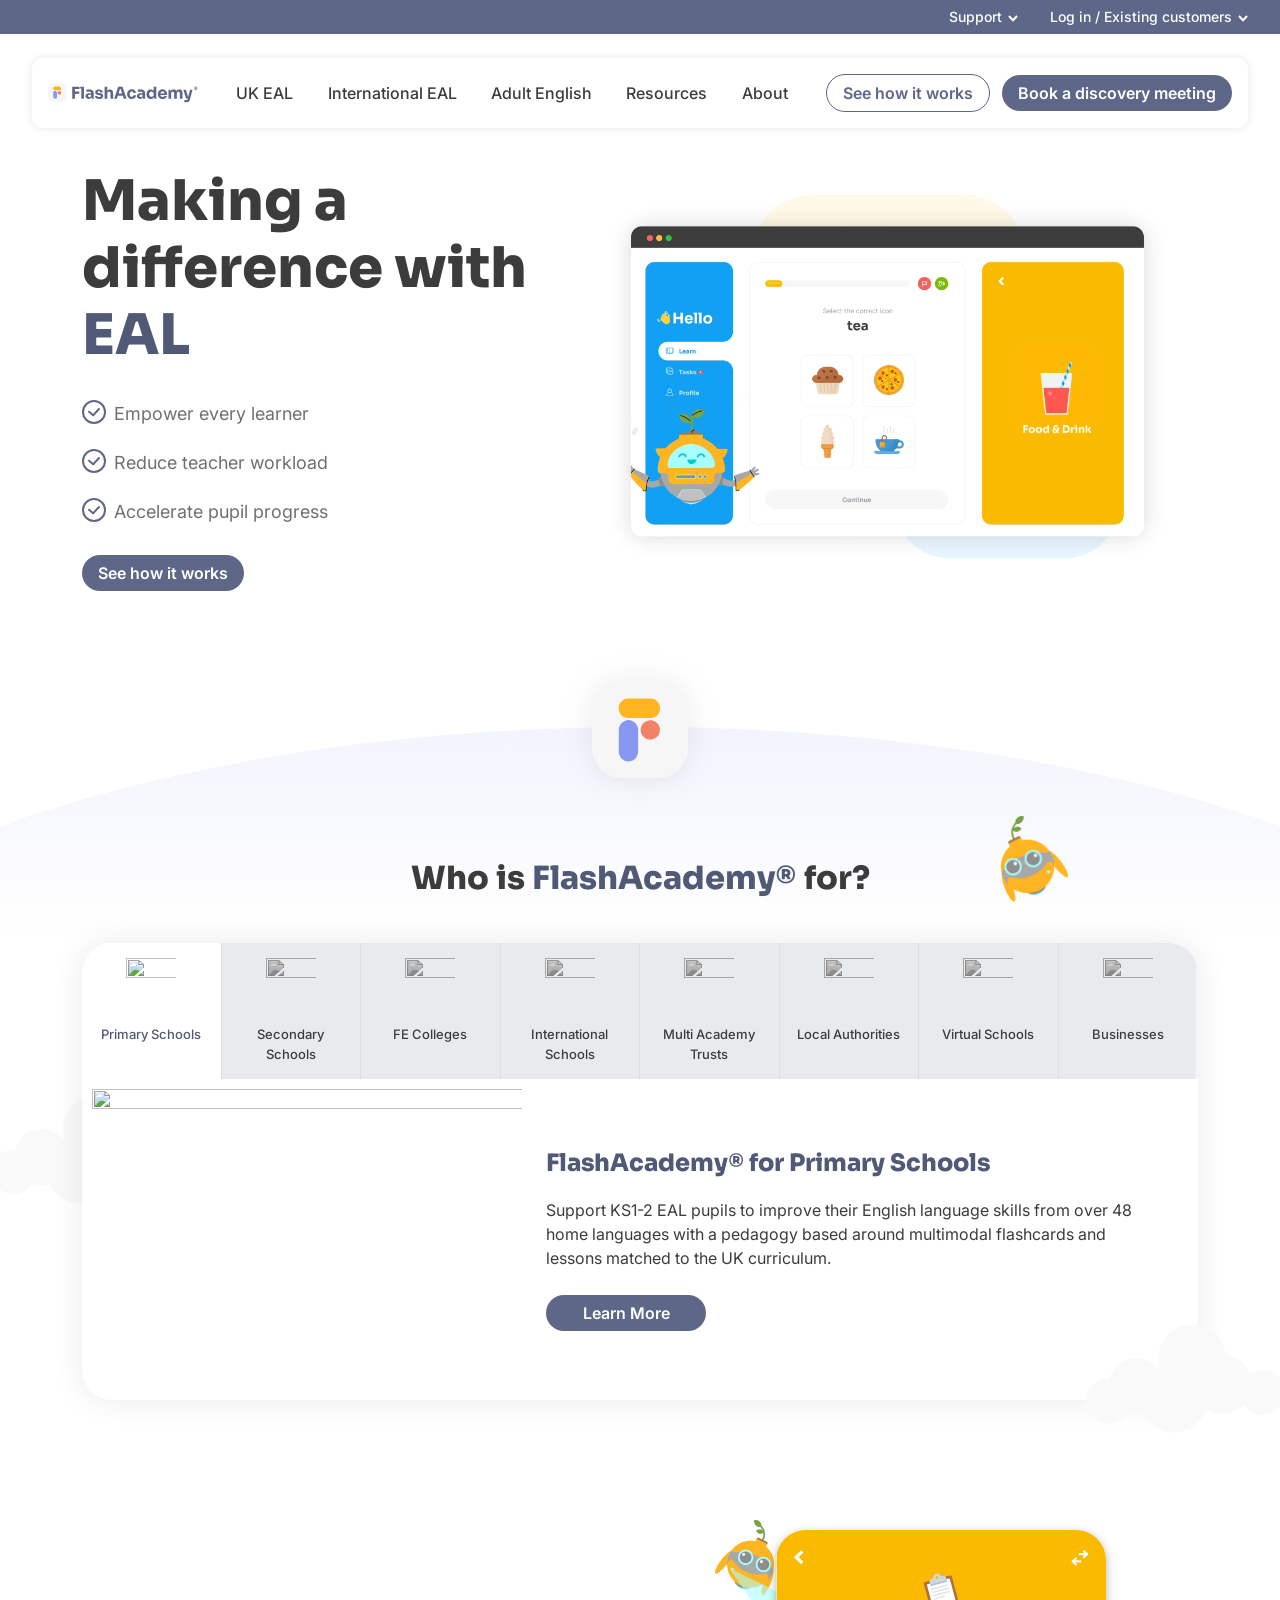
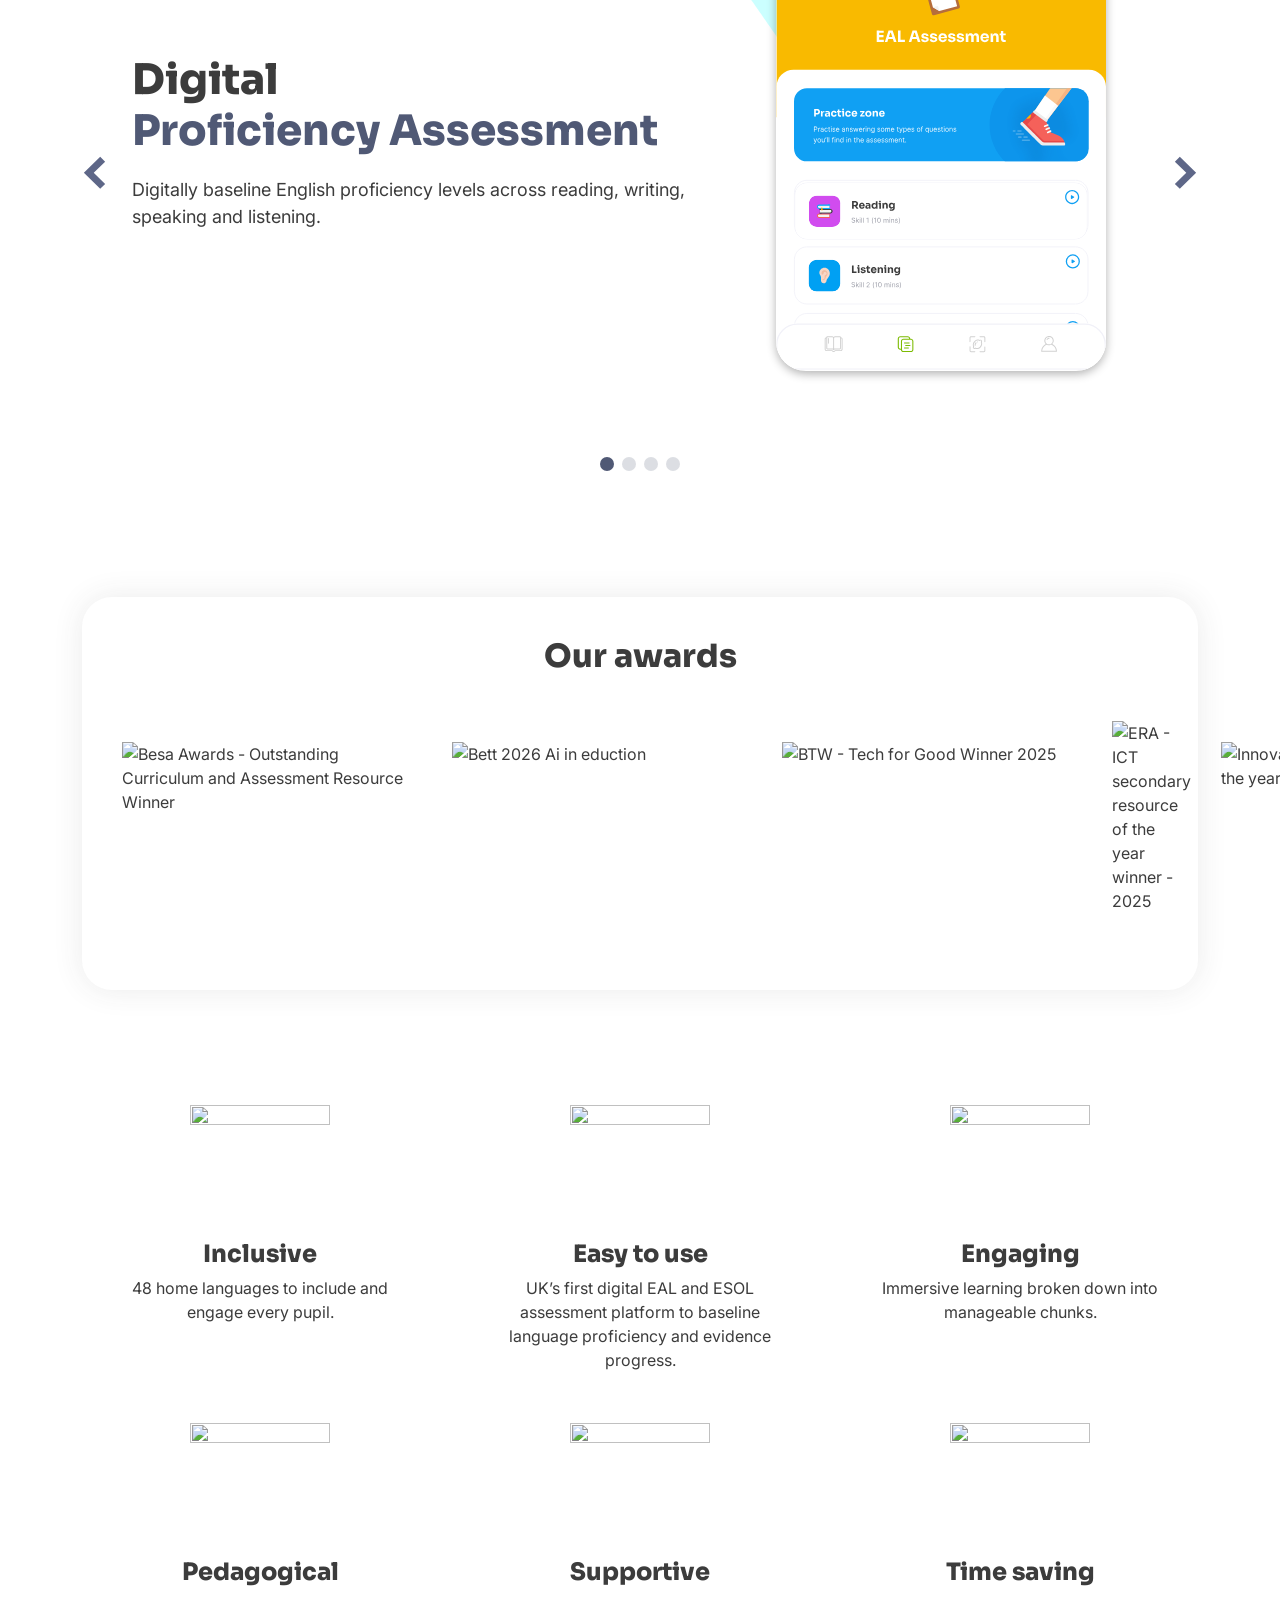
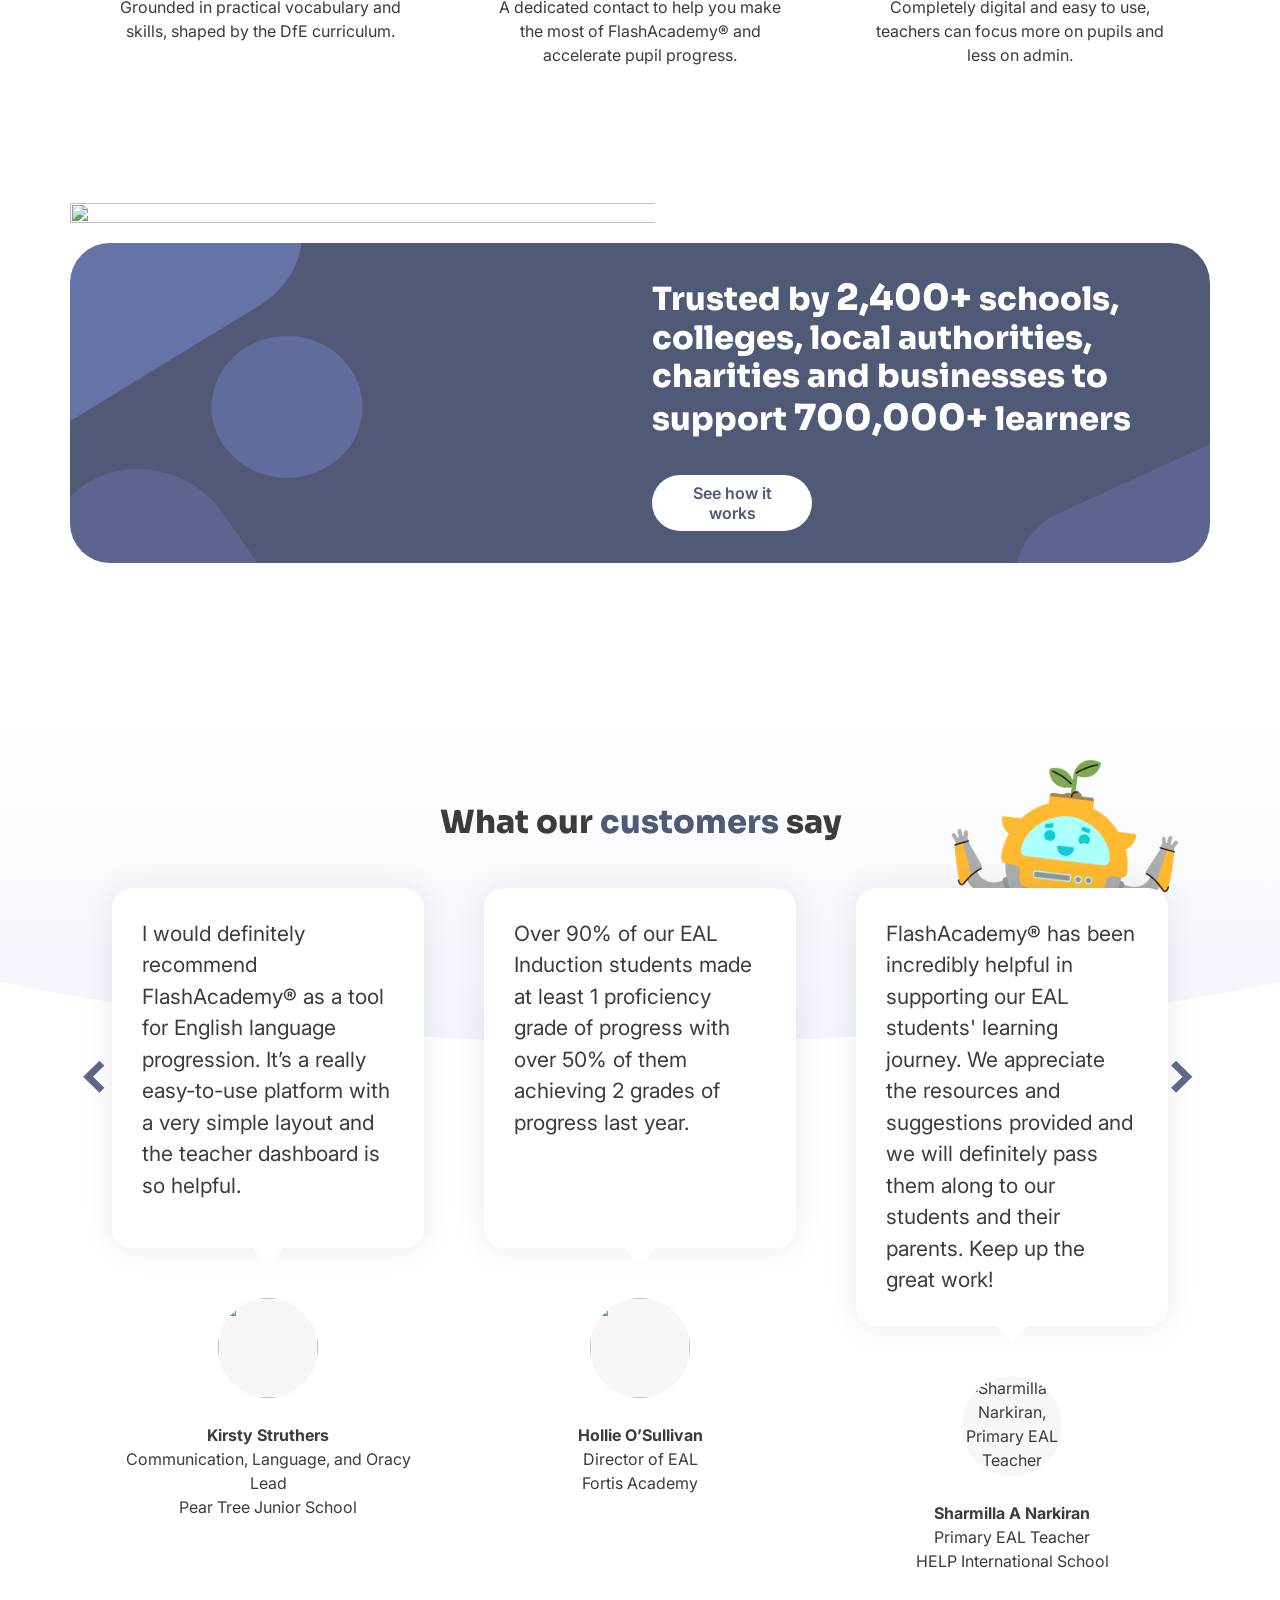
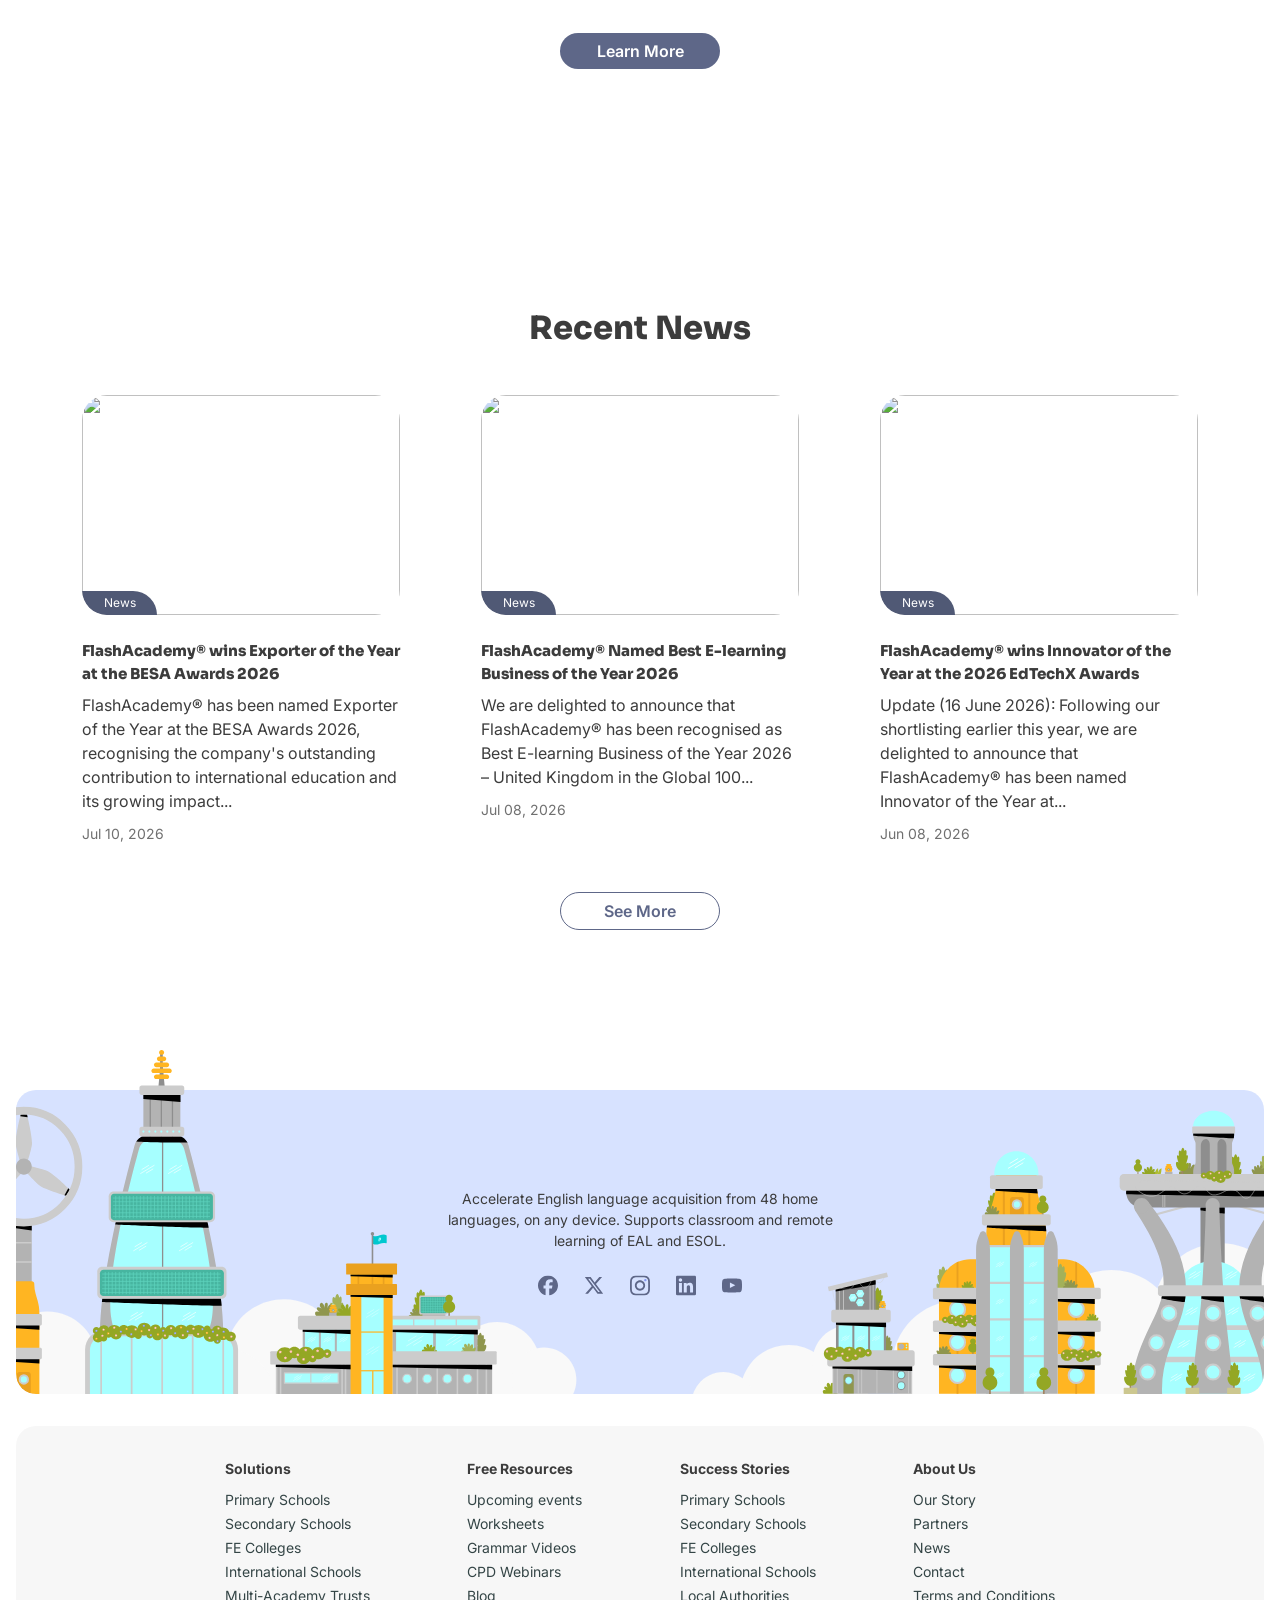
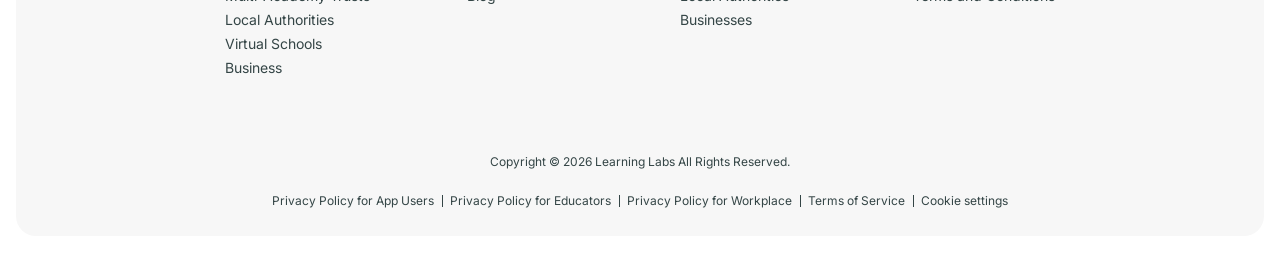
==== commit 286e8eb4: "new pages added" ====
--- a/index.html
+++ b/index.html
@@ -226,7 +226,6 @@
       h6.has-text-align-right[style*="writing-mode"]:where([style*="vertical-rl"]) {
         rotate: 180deg;
       }
-      /*# sourceURL=https://flashacademy.com/wp/wp-includes/blocks/heading/style.min.css */
     </style>
     <style id="wp-block-list-inline-css" type="text/css">
       ol,
@@ -236,7 +235,6 @@
       :root :where(.wp-block-list.has-background) {
         padding: 1.25em 2.375em;
       }
-      /*# sourceURL=https://flashacademy.com/wp/wp-includes/blocks/list/style.min.css */
     </style>
     <style id="wp-block-paragraph-inline-css" type="text/css">
       .is-small-text {
@@ -277,7 +275,6 @@
       p.has-text-align-right[style*="writing-mode:vertical-rl"] {
         rotate: 180deg;
       }
-      /*# sourceURL=https://flashacademy.com/wp/wp-includes/blocks/paragraph/style.min.css */
     </style>
     <style id="wp-block-quote-inline-css" type="text/css">
       .wp-block-quote {
@@ -305,7 +302,6 @@
       .wp-block-quote > cite {
         display: block;
       }
-      /*# sourceURL=https://flashacademy.com/wp/wp-includes/blocks/quote/style.min.css */
     </style>
     <style id="classic-theme-styles-inline-css" type="text/css">
       /*! This file is auto-generated */
--- a/assets/css/styles.css
+++ b/assets/css/styles.css
@@ -0,0 +1,8 @@
+@import url(https://fonts.googleapis.com/css2?family=Inter:wght@100;200;300;400;500;600;700;800;900&amp;family=Sora:wght@100;200;300;400;500;600;700;800&amp;display=swap);
+.iti{display:inline-block;position:relative}.iti *{box-sizing:border-box;-moz-box-sizing:border-box}.iti__hide{display:none}.iti__v-hide{visibility:hidden}.iti input,.iti input[type=tel],.iti input[type=text]{margin-bottom:0!important;margin-right:0;margin-top:0!important;padding-right:36px;position:relative;z-index:0}.iti__flag-container{bottom:0;padding:1px;position:absolute;right:0;top:0}.iti__selected-flag{align-items:center;display:flex;height:100%;padding:0 6px 0 8px;position:relative;z-index:1}.iti__arrow{border-left:3px solid transparent;border-right:3px solid transparent;border-top:4px solid #555;height:0;margin-left:6px;width:0}.iti__arrow--up{border-bottom:4px solid #555;border-top:none}.iti__country-list{-webkit-overflow-scrolling:touch;background-color:#fff;border:1px solid #ccc;box-shadow:1px 1px 4px rgba(0,0,0,.2);list-style:none;margin:0 0 0 -1px;max-height:200px;overflow-y:scroll;padding:0;position:absolute;text-align:left;white-space:nowrap;z-index:2}.iti__country-list--dropup{bottom:100%;margin-bottom:-1px}@media (max-width:500px){.iti__country-list{white-space:normal}}.iti__flag-box{display:inline-block;width:20px}.iti__divider{border-bottom:1px solid #ccc;margin-bottom:5px;padding-bottom:5px}.iti__country{outline:none;padding:5px 10px}.iti__dial-code{color:#999}.iti__country.iti__highlight{background-color:rgba(0,0,0,.05)}.iti__country-name,.iti__dial-code,.iti__flag-box{vertical-align:middle}.iti__country-name,.iti__flag-box{margin-right:6px}.iti--allow-dropdown input,.iti--allow-dropdown input[type=tel],.iti--allow-dropdown input[type=text],.iti--separate-dial-code input,.iti--separate-dial-code input[type=tel],.iti--separate-dial-code input[type=text]{margin-left:0;padding-left:52px;padding-right:6px}.iti--allow-dropdown .iti__flag-container,.iti--separate-dial-code .iti__flag-container{left:0;right:auto}.iti--allow-dropdown .iti__flag-container:hover{cursor:pointer}.iti--allow-dropdown .iti__flag-container:hover .iti__selected-flag{background-color:rgba(0,0,0,.05)}.iti--allow-dropdown input[disabled]+.iti__flag-container:hover,.iti--allow-dropdown input[readonly]+.iti__flag-container:hover{cursor:default}.iti--allow-dropdown input[disabled]+.iti__flag-container:hover .iti__selected-flag,.iti--allow-dropdown input[readonly]+.iti__flag-container:hover .iti__selected-flag{background-color:transparent}.iti--separate-dial-code .iti__selected-flag{background-color:rgba(0,0,0,.05)}.iti--separate-dial-code .iti__selected-dial-code{margin-left:6px}.iti--container{left:-1000px;padding:1px;position:absolute;top:-1000px;z-index:1060}.iti--container:hover{cursor:pointer}.iti-mobile .iti--container{bottom:30px;left:30px;position:fixed;right:30px;top:30px}.iti-mobile .iti__country-list{max-height:100%;width:100%}.iti-mobile .iti__country{line-height:1.5em;padding:10px}.iti__flag{width:20px}.iti__flag.iti__be{width:18px}.iti__flag.iti__ch{width:15px}.iti__flag.iti__mc{width:19px}.iti__flag.iti__ne{width:18px}.iti__flag.iti__np{width:13px}.iti__flag.iti__va{width:15px}@media (min-resolution:192dpi){.iti__flag{background-size:5652px 15px}}.iti__flag.iti__ac{background-position:0 0;height:10px}.iti__flag.iti__ad{background-position:-22px 0;height:14px}.iti__flag.iti__ae{background-position:-44px 0;height:10px}.iti__flag.iti__af{background-position:-66px 0;height:14px}.iti__flag.iti__ag{background-position:-88px 0;height:14px}.iti__flag.iti__ai{background-position:-110px 0;height:10px}.iti__flag.iti__al{background-position:-132px 0;height:15px}.iti__flag.iti__am{background-position:-154px 0;height:10px}.iti__flag.iti__ao{background-position:-176px 0;height:14px}.iti__flag.iti__aq{background-position:-198px 0;height:14px}.iti__flag.iti__ar{background-position:-220px 0;height:13px}.iti__flag.iti__as{background-position:-242px 0;height:10px}.iti__flag.iti__at{background-position:-264px 0;height:14px}.iti__flag.iti__au{background-position:-286px 0;height:10px}.iti__flag.iti__aw{background-position:-308px 0;height:14px}.iti__flag.iti__ax{background-position:-330px 0;height:13px}.iti__flag.iti__az{background-position:-352px 0;height:10px}.iti__flag.iti__ba{background-position:-374px 0;height:10px}.iti__flag.iti__bb{background-position:-396px 0;height:14px}.iti__flag.iti__bd{background-position:-418px 0;height:12px}.iti__flag.iti__be{background-position:-440px 0;height:15px}.iti__flag.iti__bf{background-position:-460px 0;height:14px}.iti__flag.iti__bg{background-position:-482px 0;height:12px}.iti__flag.iti__bh{background-position:-504px 0;height:12px}.iti__flag.iti__bi{background-position:-526px 0;height:12px}.iti__flag.iti__bj{background-position:-548px 0;height:14px}.iti__flag.iti__bl{background-position:-570px 0;height:14px}.iti__flag.iti__bm{background-position:-592px 0;height:10px}.iti__flag.iti__bn{background-position:-614px 0;height:10px}.iti__flag.iti__bo{background-position:-636px 0;height:14px}.iti__flag.iti__bq{background-position:-658px 0;height:14px}.iti__flag.iti__br{background-position:-680px 0;height:14px}.iti__flag.iti__bs{background-position:-702px 0;height:10px}.iti__flag.iti__bt{background-position:-724px 0;height:14px}.iti__flag.iti__bv{background-position:-746px 0;height:15px}.iti__flag.iti__bw{background-position:-768px 0;height:14px}.iti__flag.iti__by{background-position:-790px 0;height:10px}.iti__flag.iti__bz{background-position:-812px 0;height:14px}.iti__flag.iti__ca{background-position:-834px 0;height:10px}.iti__flag.iti__cc{background-position:-856px 0;height:10px}.iti__flag.iti__cd{background-position:-878px 0;height:15px}.iti__flag.iti__cf{background-position:-900px 0;height:14px}.iti__flag.iti__cg{background-position:-922px 0;height:14px}.iti__flag.iti__ch{background-position:-944px 0;height:15px}.iti__flag.iti__ci{background-position:-961px 0;height:14px}.iti__flag.iti__ck{background-position:-983px 0;height:10px}.iti__flag.iti__cl{background-position:-1005px 0;height:14px}.iti__flag.iti__cm{background-position:-1027px 0;height:14px}.iti__flag.iti__cn{background-position:-1049px 0;height:14px}.iti__flag.iti__co{background-position:-1071px 0;height:14px}.iti__flag.iti__cp{background-position:-1093px 0;height:14px}.iti__flag.iti__cr{background-position:-1115px 0;height:12px}.iti__flag.iti__cu{background-position:-1137px 0;height:10px}.iti__flag.iti__cv{background-position:-1159px 0;height:12px}.iti__flag.iti__cw{background-position:-1181px 0;height:14px}.iti__flag.iti__cx{background-position:-1203px 0;height:10px}.iti__flag.iti__cy{background-position:-1225px 0;height:14px}.iti__flag.iti__cz{background-position:-1247px 0;height:14px}.iti__flag.iti__de{background-position:-1269px 0;height:12px}.iti__flag.iti__dg{background-position:-1291px 0;height:10px}.iti__flag.iti__dj{background-position:-1313px 0;height:14px}.iti__flag.iti__dk{background-position:-1335px 0;height:15px}.iti__flag.iti__dm{background-position:-1357px 0;height:10px}.iti__flag.iti__do{background-position:-1379px 0;height:14px}.iti__flag.iti__dz{background-position:-1401px 0;height:14px}.iti__flag.iti__ea{background-position:-1423px 0;height:14px}.iti__flag.iti__ec{background-position:-1445px 0;height:14px}.iti__flag.iti__ee{background-position:-1467px 0;height:13px}.iti__flag.iti__eg{background-position:-1489px 0;height:14px}.iti__flag.iti__eh{background-position:-1511px 0;height:10px}.iti__flag.iti__er{background-position:-1533px 0;height:10px}.iti__flag.iti__es{background-position:-1555px 0;height:14px}.iti__flag.iti__et{background-position:-1577px 0;height:10px}.iti__flag.iti__eu{background-position:-1599px 0;height:14px}.iti__flag.iti__fi{background-position:-1621px 0;height:12px}.iti__flag.iti__fj{background-position:-1643px 0;height:10px}.iti__flag.iti__fk{background-position:-1665px 0;height:10px}.iti__flag.iti__fm{background-position:-1687px 0;height:11px}.iti__flag.iti__fo{background-position:-1709px 0;height:15px}.iti__flag.iti__fr{background-position:-1731px 0;height:14px}.iti__flag.iti__ga{background-position:-1753px 0;height:15px}.iti__flag.iti__gb{background-position:-1775px 0;height:10px}.iti__flag.iti__gd{background-position:-1797px 0;height:12px}.iti__flag.iti__ge{background-position:-1819px 0;height:14px}.iti__flag.iti__gf{background-position:-1841px 0;height:14px}.iti__flag.iti__gg{background-position:-1863px 0;height:14px}.iti__flag.iti__gh{background-position:-1885px 0;height:14px}.iti__flag.iti__gi{background-position:-1907px 0;height:10px}.iti__flag.iti__gl{background-position:-1929px 0;height:14px}.iti__flag.iti__gm{background-position:-1951px 0;height:14px}.iti__flag.iti__gn{background-position:-1973px 0;height:14px}.iti__flag.iti__gp{background-position:-1995px 0;height:14px}.iti__flag.iti__gq{background-position:-2017px 0;height:14px}.iti__flag.iti__gr{background-position:-2039px 0;height:14px}.iti__flag.iti__gs{background-position:-2061px 0;height:10px}.iti__flag.iti__gt{background-position:-2083px 0;height:13px}.iti__flag.iti__gu{background-position:-2105px 0;height:11px}.iti__flag.iti__gw{background-position:-2127px 0;height:10px}.iti__flag.iti__gy{background-position:-2149px 0;height:12px}.iti__flag.iti__hk{background-position:-2171px 0;height:14px}.iti__flag.iti__hm{background-position:-2193px 0;height:10px}.iti__flag.iti__hn{background-position:-2215px 0;height:10px}.iti__flag.iti__hr{background-position:-2237px 0;height:10px}.iti__flag.iti__ht{background-position:-2259px 0;height:12px}.iti__flag.iti__hu{background-position:-2281px 0;height:10px}.iti__flag.iti__ic{background-position:-2303px 0;height:14px}.iti__flag.iti__id{background-position:-2325px 0;height:14px}.iti__flag.iti__ie{background-position:-2347px 0;height:10px}.iti__flag.iti__il{background-position:-2369px 0;height:15px}.iti__flag.iti__im{background-position:-2391px 0;height:10px}.iti__flag.iti__in{background-position:-2413px 0;height:14px}.iti__flag.iti__io{background-position:-2435px 0;height:10px}.iti__flag.iti__iq{background-position:-2457px 0;height:14px}.iti__flag.iti__ir{background-position:-2479px 0;height:12px}.iti__flag.iti__is{background-position:-2501px 0;height:15px}.iti__flag.iti__it{background-position:-2523px 0;height:14px}.iti__flag.iti__je{background-position:-2545px 0;height:12px}.iti__flag.iti__jm{background-position:-2567px 0;height:10px}.iti__flag.iti__jo{background-position:-2589px 0;height:10px}.iti__flag.iti__jp{background-position:-2611px 0;height:14px}.iti__flag.iti__ke{background-position:-2633px 0;height:14px}.iti__flag.iti__kg{background-position:-2655px 0;height:12px}.iti__flag.iti__kh{background-position:-2677px 0;height:13px}.iti__flag.iti__ki{background-position:-2699px 0;height:10px}.iti__flag.iti__km{background-position:-2721px 0;height:12px}.iti__flag.iti__kn{background-position:-2743px 0;height:14px}.iti__flag.iti__kp{background-position:-2765px 0;height:10px}.iti__flag.iti__kr{background-position:-2787px 0;height:14px}.iti__flag.iti__kw{background-position:-2809px 0;height:10px}.iti__flag.iti__ky{background-position:-2831px 0;height:10px}.iti__flag.iti__kz{background-position:-2853px 0;height:10px}.iti__flag.iti__la{background-position:-2875px 0;height:14px}.iti__flag.iti__lb{background-position:-2897px 0;height:14px}.iti__flag.iti__lc{background-position:-2919px 0;height:10px}.iti__flag.iti__li{background-position:-2941px 0;height:12px}.iti__flag.iti__lk{background-position:-2963px 0;height:10px}.iti__flag.iti__lr{background-position:-2985px 0;height:11px}.iti__flag.iti__ls{background-position:-3007px 0;height:14px}.iti__flag.iti__lt{background-position:-3029px 0;height:12px}.iti__flag.iti__lu{background-position:-3051px 0;height:12px}.iti__flag.iti__lv{background-position:-3073px 0;height:10px}.iti__flag.iti__ly{background-position:-3095px 0;height:10px}.iti__flag.iti__ma{background-position:-3117px 0;height:14px}.iti__flag.iti__mc{background-position:-3139px 0;height:15px}.iti__flag.iti__md{background-position:-3160px 0;height:10px}.iti__flag.iti__me{background-position:-3182px 0;height:10px}.iti__flag.iti__mf{background-position:-3204px 0;height:14px}.iti__flag.iti__mg{background-position:-3226px 0;height:14px}.iti__flag.iti__mh{background-position:-3248px 0;height:11px}.iti__flag.iti__mk{background-position:-3270px 0;height:10px}.iti__flag.iti__ml{background-position:-3292px 0;height:14px}.iti__flag.iti__mm{background-position:-3314px 0;height:14px}.iti__flag.iti__mn{background-position:-3336px 0;height:10px}.iti__flag.iti__mo{background-position:-3358px 0;height:14px}.iti__flag.iti__mp{background-position:-3380px 0;height:10px}.iti__flag.iti__mq{background-position:-3402px 0;height:14px}.iti__flag.iti__mr{background-position:-3424px 0;height:14px}.iti__flag.iti__ms{background-position:-3446px 0;height:10px}.iti__flag.iti__mt{background-position:-3468px 0;height:14px}.iti__flag.iti__mu{background-position:-3490px 0;height:14px}.iti__flag.iti__mv{background-position:-3512px 0;height:14px}.iti__flag.iti__mw{background-position:-3534px 0;height:14px}.iti__flag.iti__mx{background-position:-3556px 0;height:12px}.iti__flag.iti__my{background-position:-3578px 0;height:10px}.iti__flag.iti__mz{background-position:-3600px 0;height:14px}.iti__flag.iti__na{background-position:-3622px 0;height:14px}.iti__flag.iti__nc{background-position:-3644px 0;height:10px}.iti__flag.iti__ne{background-position:-3666px 0;height:15px}.iti__flag.iti__nf{background-position:-3686px 0;height:10px}.iti__flag.iti__ng{background-position:-3708px 0;height:10px}.iti__flag.iti__ni{background-position:-3730px 0;height:12px}.iti__flag.iti__nl{background-position:-3752px 0;height:14px}.iti__flag.iti__no{background-position:-3774px 0;height:15px}.iti__flag.iti__np{background-position:-3796px 0;height:15px}.iti__flag.iti__nr{background-position:-3811px 0;height:10px}.iti__flag.iti__nu{background-position:-3833px 0;height:10px}.iti__flag.iti__nz{background-position:-3855px 0;height:10px}.iti__flag.iti__om{background-position:-3877px 0;height:10px}.iti__flag.iti__pa{background-position:-3899px 0;height:14px}.iti__flag.iti__pe{background-position:-3921px 0;height:14px}.iti__flag.iti__pf{background-position:-3943px 0;height:14px}.iti__flag.iti__pg{background-position:-3965px 0;height:15px}.iti__flag.iti__ph{background-position:-3987px 0;height:10px}.iti__flag.iti__pk{background-position:-4009px 0;height:14px}.iti__flag.iti__pl{background-position:-4031px 0;height:13px}.iti__flag.iti__pm{background-position:-4053px 0;height:14px}.iti__flag.iti__pn{background-position:-4075px 0;height:10px}.iti__flag.iti__pr{background-position:-4097px 0;height:14px}.iti__flag.iti__ps{background-position:-4119px 0;height:10px}.iti__flag.iti__pt{background-position:-4141px 0;height:14px}.iti__flag.iti__pw{background-position:-4163px 0;height:13px}.iti__flag.iti__py{background-position:-4185px 0;height:11px}.iti__flag.iti__qa{background-position:-4207px 0;height:8px}.iti__flag.iti__re{background-position:-4229px 0;height:14px}.iti__flag.iti__ro{background-position:-4251px 0;height:14px}.iti__flag.iti__rs{background-position:-4273px 0;height:14px}.iti__flag.iti__ru{background-position:-4295px 0;height:14px}.iti__flag.iti__rw{background-position:-4317px 0;height:14px}.iti__flag.iti__sa{background-position:-4339px 0;height:14px}.iti__flag.iti__sb{background-position:-4361px 0;height:10px}.iti__flag.iti__sc{background-position:-4383px 0;height:10px}.iti__flag.iti__sd{background-position:-4405px 0;height:10px}.iti__flag.iti__se{background-position:-4427px 0;height:13px}.iti__flag.iti__sg{background-position:-4449px 0;height:14px}.iti__flag.iti__sh{background-position:-4471px 0;height:10px}.iti__flag.iti__si{background-position:-4493px 0;height:10px}.iti__flag.iti__sj{background-position:-4515px 0;height:15px}.iti__flag.iti__sk{background-position:-4537px 0;height:14px}.iti__flag.iti__sl{background-position:-4559px 0;height:14px}.iti__flag.iti__sm{background-position:-4581px 0;height:15px}.iti__flag.iti__sn{background-position:-4603px 0;height:14px}.iti__flag.iti__so{background-position:-4625px 0;height:14px}.iti__flag.iti__sr{background-position:-4647px 0;height:14px}.iti__flag.iti__ss{background-position:-4669px 0;height:10px}.iti__flag.iti__st{background-position:-4691px 0;height:10px}.iti__flag.iti__sv{background-position:-4713px 0;height:12px}.iti__flag.iti__sx{background-position:-4735px 0;height:14px}.iti__flag.iti__sy{background-position:-4757px 0;height:14px}.iti__flag.iti__sz{background-position:-4779px 0;height:14px}.iti__flag.iti__ta{background-position:-4801px 0;height:10px}.iti__flag.iti__tc{background-position:-4823px 0;height:10px}.iti__flag.iti__td{background-position:-4845px 0;height:14px}.iti__flag.iti__tf{background-position:-4867px 0;height:14px}.iti__flag.iti__tg{background-position:-4889px 0;height:13px}.iti__flag.iti__th{background-position:-4911px 0;height:14px}.iti__flag.iti__tj{background-position:-4933px 0;height:10px}.iti__flag.iti__tk{background-position:-4955px 0;height:10px}.iti__flag.iti__tl{background-position:-4977px 0;height:10px}.iti__flag.iti__tm{background-position:-4999px 0;height:14px}.iti__flag.iti__tn{background-position:-5021px 0;height:14px}.iti__flag.iti__to{background-position:-5043px 0;height:10px}.iti__flag.iti__tr{background-position:-5065px 0;height:14px}.iti__flag.iti__tt{background-position:-5087px 0;height:12px}.iti__flag.iti__tv{background-position:-5109px 0;height:10px}.iti__flag.iti__tw{background-position:-5131px 0;height:14px}.iti__flag.iti__tz{background-position:-5153px 0;height:14px}.iti__flag.iti__ua{background-position:-5175px 0;height:14px}.iti__flag.iti__ug{background-position:-5197px 0;height:14px}.iti__flag.iti__um{background-position:-5219px 0;height:11px}.iti__flag.iti__un{background-position:-5241px 0;height:14px}.iti__flag.iti__us{background-position:-5263px 0;height:11px}.iti__flag.iti__uy{background-position:-5285px 0;height:14px}.iti__flag.iti__uz{background-position:-5307px 0;height:10px}.iti__flag.iti__va{background-position:-5329px 0;height:15px}.iti__flag.iti__vc{background-position:-5346px 0;height:14px}.iti__flag.iti__ve{background-position:-5368px 0;height:14px}.iti__flag.iti__vg{background-position:-5390px 0;height:10px}.iti__flag.iti__vi{background-position:-5412px 0;height:14px}.iti__flag.iti__vn{background-position:-5434px 0;height:14px}.iti__flag.iti__vu{background-position:-5456px 0;height:12px}.iti__flag.iti__wf{background-position:-5478px 0;height:14px}.iti__flag.iti__ws{background-position:-5500px 0;height:10px}.iti__flag.iti__xk{background-position:-5522px 0;height:15px}.iti__flag.iti__ye{background-position:-5544px 0;height:14px}.iti__flag.iti__yt{background-position:-5566px 0;height:14px}.iti__flag.iti__za{background-position:-5588px 0;height:14px}.iti__flag.iti__zm{background-position:-5610px 0;height:14px}.iti__flag.iti__zw{background-position:-5632px 0;height:10px}.iti__flag{background-color:#dbdbdb;background-image:url("https://flashacademy.com/app/themes/flashacademy/img/flags.html");background-position:20px 0;background-repeat:no-repeat;box-shadow:0 0 1px 0 #888;height:15px}@media (min-resolution:192dpi){.iti__flag{background-image:url("https://flashacademy.com/app/themes/flashacademy/img/flags%402x.html")}}.iti__flag.iti__np{background-color:transparent}
+@charset "UTF-8";
+/*!
+ * Bootstrap  v5.3.3 (https://getbootstrap.com/)
+ * Copyright 2011-2024 The Bootstrap Authors
+ * Licensed under MIT (https://github.com/twbs/bootstrap/blob/main/LICENSE)
+ */:root,[data-bs-theme=light]{--bs-blue:#0d6efd;--bs-indigo:#6610f2;--bs-purple:#6f42c1;--bs-pink:#d63384;--bs-red:#dc3545;--bs-orange:#fd7e14;--bs-yellow:#ffc107;--bs-green:#198754;--bs-teal:#20c997;--bs-cyan:#0dcaf0;--bs-black:#000;--bs-white:#fff;--bs-gray:#6c757d;--bs-gray-dark:#343a40;--bs-gray-100:#f8f9fa;--bs-gray-200:#e9ecef;--bs-gray-300:#dee2e6;--bs-gray-400:#ced4da;--bs-gray-500:#adb5bd;--bs-gray-600:#6c757d;--bs-gray-700:#495057;--bs-gray-800:#343a40;--bs-gray-900:#212529;--bs-primary:#0d6efd;--bs-secondary:#6c757d;--bs-success:#198754;--bs-info:#0dcaf0;--bs-warning:#ffc107;--bs-danger:#dc3545;--bs-light:#f8f9fa;--bs-dark:#212529;--bs-primary-rgb:13,110,253;--bs-secondary-rgb:108,117,125;--bs-success-rgb:25,135,84;--bs-info-rgb:13,202,240;--bs-warning-rgb:255,193,7;--bs-danger-rgb:220,53,69;--bs-light-rgb:248,249,250;--bs-dark-rgb:33,37,41;--bs-primary-text-emphasis:#052c65;--bs-secondary-text-emphasis:#2b2f32;--bs-success-text-emphasis:#0a3622;--bs-info-text-emphasis:#055160;--bs-warning-text-emphasis:#664d03;--bs-danger-text-emphasis:#58151c;--bs-light-text-emphasis:#495057;--bs-dark-text-emphasis:#495057;--bs-primary-bg-subtle:#cfe2ff;--bs-secondary-bg-subtle:#e2e3e5;--bs-success-bg-subtle:#d1e7dd;--bs-info-bg-subtle:#cff4fc;--bs-warning-bg-subtle:#fff3cd;--bs-danger-bg-subtle:#f8d7da;--bs-light-bg-subtle:#fcfcfd;--bs-dark-bg-subtle:#ced4da;--bs-primary-border-subtle:#9ec5fe;--bs-secondary-border-subtle:#c4c8cb;--bs-success-border-subtle:#a3cfbb;--bs-info-border-subtle:#9eeaf9;--bs-warning-border-subtle:#ffe69c;--bs-danger-border-subtle:#f1aeb5;--bs-light-border-subtle:#e9ecef;--bs-dark-border-subtle:#adb5bd;--bs-white-rgb:255,255,255;--bs-black-rgb:0,0,0;--bs-font-sans-serif:system-ui,-apple-system,"Segoe UI",Roboto,"Helvetica Neue","Noto Sans","Liberation Sans",Arial,sans-serif,"Apple Color Emoji","Segoe UI Emoji","Segoe UI Symbol","Noto Color Emoji";--bs-font-monospace:SFMono-Regular,Menlo,Monaco,Consolas,"Liberation Mono","Courier New",monospace;--bs-gradient:linear-gradient(180deg,hsla(0,0%,100%,.15),hsla(0,0%,100%,0));--bs-body-font-family:var(--bs-font-sans-serif);--bs-body-font-size:1rem;--bs-body-font-weight:400;--bs-body-line-height:1.5;--bs-body-color:#212529;--bs-body-color-rgb:33,37,41;--bs-body-bg:#fff;--bs-body-bg-rgb:255,255,255;--bs-emphasis-color:#000;--bs-emphasis-color-rgb:0,0,0;--bs-secondary-color:rgba(33,37,41,.75);--bs-secondary-color-rgb:33,37,41;--bs-secondary-bg:#e9ecef;--bs-secondary-bg-rgb:233,236,239;--bs-tertiary-color:rgba(33,37,41,.5);--bs-tertiary-color-rgb:33,37,41;--bs-tertiary-bg:#f8f9fa;--bs-tertiary-bg-rgb:248,249,250;--bs-heading-color:inherit;--bs-link-color:#0d6efd;--bs-link-color-rgb:13,110,253;--bs-link-decoration:underline;--bs-link-hover-color:#0a58ca;--bs-link-hover-color-rgb:10,88,202;--bs-code-color:#d63384;--bs-highlight-color:#212529;--bs-highlight-bg:#fff3cd;--bs-border-width:1px;--bs-border-style:solid;--bs-border-color:#dee2e6;--bs-border-color-translucent:rgba(0,0,0,.175);--bs-border-radius:0.375rem;--bs-border-radius-sm:0.25rem;--bs-border-radius-lg:0.5rem;--bs-border-radius-xl:1rem;--bs-border-radius-xxl:2rem;--bs-border-radius-2xl:var(--bs-border-radius-xxl);--bs-border-radius-pill:50rem;--bs-box-shadow:0 0.5rem 1rem rgba(0,0,0,.15);--bs-box-shadow-sm:0 0.125rem 0.25rem rgba(0,0,0,.075);--bs-box-shadow-lg:0 1rem 3rem rgba(0,0,0,.175);--bs-box-shadow-inset:inset 0 1px 2px rgba(0,0,0,.075);--bs-focus-ring-width:0.25rem;--bs-focus-ring-opacity:0.25;--bs-focus-ring-color:rgba(13,110,253,.25);--bs-form-valid-color:#198754;--bs-form-valid-border-color:#198754;--bs-form-invalid-color:#dc3545;--bs-form-invalid-border-color:#dc3545}[data-bs-theme=dark]{--bs-body-color:#dee2e6;--bs-body-color-rgb:222,226,230;--bs-body-bg:#212529;--bs-body-bg-rgb:33,37,41;--bs-emphasis-color:#fff;--bs-emphasis-color-rgb:255,255,255;--bs-secondary-color:rgba(222,226,230,.75);--bs-secondary-color-rgb:222,226,230;--bs-secondary-bg:#343a40;--bs-secondary-bg-rgb:52,58,64;--bs-tertiary-color:rgba(222,226,230,.5);--bs-tertiary-color-rgb:222,226,230;--bs-tertiary-bg:#2b3035;--bs-tertiary-bg-rgb:43,48,53;--bs-primary-text-emphasis:#6ea8fe;--bs-secondary-text-emphasis:#a7acb1;--bs-success-text-emphasis:#75b798;--bs-info-text-emphasis:#6edff6;--bs-warning-text-emphasis:#ffda6a;--bs-danger-text-emphasis:#ea868f;--bs-light-text-emphasis:#f8f9fa;--bs-dark-text-emphasis:#dee2e6;--bs-primary-bg-subtle:#031633;--bs-secondary-bg-subtle:#161719;--bs-success-bg-subtle:#051b11;--bs-info-bg-subtle:#032830;--bs-warning-bg-subtle:#332701;--bs-danger-bg-subtle:#2c0b0e;--bs-light-bg-subtle:#343a40;--bs-dark-bg-subtle:#1a1d20;--bs-primary-border-subtle:#084298;--bs-secondary-border-subtle:#41464b;--bs-success-border-subtle:#0f5132;--bs-info-border-subtle:#087990;--bs-warning-border-subtle:#997404;--bs-danger-border-subtle:#842029;--bs-light-border-subtle:#495057;--bs-dark-border-subtle:#343a40;--bs-heading-color:inherit;--bs-link-color:#6ea8fe;--bs-link-hover-color:#8bb9fe;--bs-link-color-rgb:110,168,254;--bs-link-hover-color-rgb:139,185,254;--bs-code-color:#e685b5;--bs-highlight-color:#dee2e6;--bs-highlight-bg:#664d03;--bs-border-color:#495057;--bs-border-color-translucent:hsla(0,0%,100%,.15);--bs-form-valid-color:#75b798;--bs-form-valid-border-color:#75b798;--bs-form-invalid-color:#ea868f;--bs-form-invalid-border-color:#ea868f;color-scheme:dark}*,:after,:before{box-sizing:border-box}@media (prefers-reduced-motion:no-preference){:root{scroll-behavior:smooth}}body{-webkit-text-size-adjust:100%;-webkit-tap-highlight-color:rgba(0,0,0,0);background-color:var(--bs-body-bg);color:var(--bs-body-color);font-family:var(--bs-body-font-family);font-size:var(--bs-body-font-size);font-weight:var(--bs-body-font-weight);line-height:var(--bs-body-line-height);margin:0;text-align:var(--bs-body-text-align)}hr{border:0;border-top:var(--bs-border-width) solid;color:inherit;margin:1rem 0;opacity:.25}.h1,.h2,.h3,.h4,.h5,.h6,h1,h2,h3,h4,h5,h6{color:var(--bs-heading-color);font-weight:500;line-height:1.2;margin-bottom:.5rem;margin-top:0}.h1,h1{font-size:calc(1.375rem + 1.5vw)}@media (min-width:1200px){.h1,h1{font-size:2.5rem}}.h2,h2{font-size:calc(1.325rem + .9vw)}@media (min-width:1200px){.h2,h2{font-size:2rem}}.h3,h3{font-size:calc(1.3rem + .6vw)}@media (min-width:1200px){.h3,h3{font-size:1.75rem}}.h4,h4{font-size:calc(1.275rem + .3vw)}@media (min-width:1200px){.h4,h4{font-size:1.5rem}}.h5,h5{font-size:1.25rem}.h6,h6{font-size:1rem}p{margin-bottom:1rem;margin-top:0}abbr[title]{cursor:help;-webkit-text-decoration:underline dotted;text-decoration:underline dotted;-webkit-text-decoration-skip-ink:none;text-decoration-skip-ink:none}address{font-style:normal;line-height:inherit;margin-bottom:1rem}ol,ul{padding-left:2rem}dl,ol,ul{margin-bottom:1rem;margin-top:0}ol ol,ol ul,ul ol,ul ul{margin-bottom:0}dt{font-weight:700}dd{margin-bottom:.5rem;margin-left:0}blockquote{margin:0 0 1rem}b,strong{font-weight:bolder}.small,small{font-size:.875em}.mark,mark{background-color:var(--bs-highlight-bg);color:var(--bs-highlight-color);padding:.1875em}sub,sup{font-size:.75em;line-height:0;position:relative;vertical-align:baseline}sub{bottom:-.25em}sup{top:-.5em}a{color:rgba(var(--bs-link-color-rgb),var(--bs-link-opacity,1));text-decoration:underline}a:hover{--bs-link-color-rgb:var(--bs-link-hover-color-rgb)}a:not([href]):not([class]),a:not([href]):not([class]):hover{color:inherit;text-decoration:none}code,kbd,pre,samp{font-family:var(--bs-font-monospace);font-size:1em}pre{display:block;font-size:.875em;margin-bottom:1rem;margin-top:0;overflow:auto}pre code{color:inherit;font-size:inherit;word-break:normal}code{word-wrap:break-word;color:var(--bs-code-color);font-size:.875em}a>code{color:inherit}kbd{background-color:var(--bs-body-color);border-radius:.25rem;color:var(--bs-body-bg);font-size:.875em;padding:.1875rem .375rem}kbd kbd{font-size:1em;padding:0}figure{margin:0 0 1rem}img,svg{vertical-align:middle}table{border-collapse:collapse;caption-side:bottom}caption{color:var(--bs-secondary-color);padding-bottom:.5rem;padding-top:.5rem;text-align:left}th{text-align:inherit;text-align:-webkit-match-parent}tbody,td,tfoot,th,thead,tr{border:0 solid;border-color:inherit}label{display:inline-block}button{border-radius:0}button:focus:not(:focus-visible){outline:0}button,input,optgroup,select,textarea{font-family:inherit;font-size:inherit;line-height:inherit;margin:0}button,select{text-transform:none}[role=button]{cursor:pointer}select{word-wrap:normal}select:disabled{opacity:1}[list]:not([type=date]):not([type=datetime-local]):not([type=month]):not([type=week]):not([type=time])::-webkit-calendar-picker-indicator{display:none!important}[type=button],[type=reset],[type=submit],button{-webkit-appearance:button}[type=button]:not(:disabled),[type=reset]:not(:disabled),[type=submit]:not(:disabled),button:not(:disabled){cursor:pointer}::-moz-focus-inner{border-style:none;padding:0}textarea{resize:vertical}fieldset{border:0;margin:0;min-width:0;padding:0}legend{float:left;font-size:calc(1.275rem + .3vw);line-height:inherit;margin-bottom:.5rem;padding:0;width:100%}@media (min-width:1200px){legend{font-size:1.5rem}}legend+*{clear:left}::-webkit-datetime-edit-day-field,::-webkit-datetime-edit-fields-wrapper,::-webkit-datetime-edit-hour-field,::-webkit-datetime-edit-minute,::-webkit-datetime-edit-month-field,::-webkit-datetime-edit-text,::-webkit-datetime-edit-year-field{padding:0}::-webkit-inner-spin-button{height:auto}[type=search]{-webkit-appearance:textfield;outline-offset:-2px}::-webkit-search-decoration{-webkit-appearance:none}::-webkit-color-swatch-wrapper{padding:0}::file-selector-button{-webkit-appearance:button;font:inherit}output{display:inline-block}iframe{border:0}summary{cursor:pointer;display:list-item}progress{vertical-align:baseline}[hidden]{display:none!important}.lead{font-size:1.25rem;font-weight:300}.display-1{font-size:calc(1.625rem + 4.5vw);font-weight:300;line-height:1.2}@media (min-width:1200px){.display-1{font-size:5rem}}.display-2{font-size:calc(1.575rem + 3.9vw);font-weight:300;line-height:1.2}@media (min-width:1200px){.display-2{font-size:4.5rem}}.display-3{font-size:calc(1.525rem + 3.3vw);font-weight:300;line-height:1.2}@media (min-width:1200px){.display-3{font-size:4rem}}.display-4{font-size:calc(1.475rem + 2.7vw);font-weight:300;line-height:1.2}@media (min-width:1200px){.display-4{font-size:3.5rem}}.display-5{font-size:calc(1.425rem + 2.1vw);font-weight:300;line-height:1.2}@media (min-width:1200px){.display-5{font-size:3rem}}.display-6{font-size:calc(1.375rem + 1.5vw);font-weight:300;line-height:1.2}@media (min-width:1200px){.display-6{font-size:2.5rem}}.list-inline,.list-unstyled{list-style:none;padding-left:0}.list-inline-item{display:inline-block}.list-inline-item:not(:last-child){margin-right:.5rem}.initialism{font-size:.875em;text-transform:uppercase}.blockquote{font-size:1.25rem;margin-bottom:1rem}.blockquote>:last-child{margin-bottom:0}.blockquote-footer{color:#6c757d;font-size:.875em;margin-bottom:1rem;margin-top:-1rem}.blockquote-footer:before{content:"— "}.img-fluid,.img-thumbnail{height:auto;max-width:100%}.img-thumbnail{background-color:var(--bs-body-bg);border:var(--bs-border-width) solid var(--bs-border-color);border-radius:var(--bs-border-radius);padding:.25rem}.figure{display:inline-block}.figure-img{line-height:1;margin-bottom:.5rem}.figure-caption{color:var(--bs-secondary-color);font-size:.875em}.container,.container-fluid,.container-lg,.container-md,.container-sm,.container-xl,.container-xxl{--bs-gutter-x:1.5rem;--bs-gutter-y:0;margin-left:auto;margin-right:auto;padding-left:calc(var(--bs-gutter-x)*.5);padding-right:calc(var(--bs-gutter-x)*.5);width:100%}@media (min-width:576px){.container,.container-sm{max-width:540px}}@media (min-width:768px){.container,.container-md,.container-sm{max-width:720px}}@media (min-width:992px){.container,.container-lg,.container-md,.container-sm{max-width:960px}}@media (min-width:1200px){.container,.container-lg,.container-md,.container-sm,.container-xl{max-width:1140px}}@media (min-width:1400px){.container,.container-lg,.container-md,.container-sm,.container-xl,.container-xxl{max-width:1320px}}:root{--bs-breakpoint-xs:0;--bs-breakpoint-sm:576px;--bs-breakpoint-md:768px;--bs-breakpoint-lg:992px;--bs-breakpoint-xl:1200px;--bs-breakpoint-xxl:1400px}.row{--bs-gutter-x:1.5rem;--bs-gutter-y:0;display:flex;flex-wrap:wrap;margin-left:calc(var(--bs-gutter-x)*-.5);margin-right:calc(var(--bs-gutter-x)*-.5);margin-top:calc(var(--bs-gutter-y)*-1)}.row>*{flex-shrink:0;margin-top:var(--bs-gutter-y);max-width:100%;padding-left:calc(var(--bs-gutter-x)*.5);padding-right:calc(var(--bs-gutter-x)*.5);width:100%}.col{flex:1 0 0%}.row-cols-auto>*{flex:0 0 auto;width:auto}.row-cols-1>*{flex:0 0 auto;width:100%}.row-cols-2>*{flex:0 0 auto;width:50%}.row-cols-3>*{flex:0 0 auto;width:33.33333333%}.row-cols-4>*{flex:0 0 auto;width:25%}.row-cols-5>*{flex:0 0 auto;width:20%}.row-cols-6>*{flex:0 0 auto;width:16.66666667%}.col-auto{flex:0 0 auto;width:auto}.col-1{flex:0 0 auto;width:8.33333333%}.col-2{flex:0 0 auto;width:16.66666667%}.col-3{flex:0 0 auto;width:25%}.col-4{flex:0 0 auto;width:33.33333333%}.col-5{flex:0 0 auto;width:41.66666667%}.col-6{flex:0 0 auto;width:50%}.col-7{flex:0 0 auto;width:58.33333333%}.col-8{flex:0 0 auto;width:66.66666667%}.col-9{flex:0 0 auto;width:75%}.col-10{flex:0 0 auto;width:83.33333333%}.col-11{flex:0 0 auto;width:91.66666667%}.col-12{flex:0 0 auto;width:100%}.offset-1{margin-left:8.33333333%}.offset-2{margin-left:16.66666667%}.offset-3{margin-left:25%}.offset-4{margin-left:33.33333333%}.offset-5{margin-left:41.66666667%}.offset-6{margin-left:50%}.offset-7{margin-left:58.33333333%}.offset-8{margin-left:66.66666667%}.offset-9{margin-left:75%}.offset-10{margin-left:83.33333333%}.offset-11{margin-left:91.66666667%}.g-0,.gx-0{--bs-gutter-x:0}.g-0,.gy-0{--bs-gutter-y:0}.g-1,.gx-1{--bs-gutter-x:0.25rem}.g-1,.gy-1{--bs-gutter-y:0.25rem}.g-2,.gx-2{--bs-gutter-x:0.5rem}.g-2,.gy-2{--bs-gutter-y:0.5rem}.g-3,.gx-3{--bs-gutter-x:1rem}.g-3,.gy-3{--bs-gutter-y:1rem}.g-4,.gx-4{--bs-gutter-x:1.5rem}.g-4,.gy-4{--bs-gutter-y:1.5rem}.g-5,.gx-5{--bs-gutter-x:3rem}.g-5,.gy-5{--bs-gutter-y:3rem}@media (min-width:576px){.col-sm{flex:1 0 0%}.row-cols-sm-auto>*{flex:0 0 auto;width:auto}.row-cols-sm-1>*{flex:0 0 auto;width:100%}.row-cols-sm-2>*{flex:0 0 auto;width:50%}.row-cols-sm-3>*{flex:0 0 auto;width:33.33333333%}.row-cols-sm-4>*{flex:0 0 auto;width:25%}.row-cols-sm-5>*{flex:0 0 auto;width:20%}.row-cols-sm-6>*{flex:0 0 auto;width:16.66666667%}.col-sm-auto{flex:0 0 auto;width:auto}.col-sm-1{flex:0 0 auto;width:8.33333333%}.col-sm-2{flex:0 0 auto;width:16.66666667%}.col-sm-3{flex:0 0 auto;width:25%}.col-sm-4{flex:0 0 auto;width:33.33333333%}.col-sm-5{flex:0 0 auto;width:41.66666667%}.col-sm-6{flex:0 0 auto;width:50%}.col-sm-7{flex:0 0 auto;width:58.33333333%}.col-sm-8{flex:0 0 auto;width:66.66666667%}.col-sm-9{flex:0 0 auto;width:75%}.col-sm-10{flex:0 0 auto;width:83.33333333%}.col-sm-11{flex:0 0 auto;width:91.66666667%}.col-sm-12{flex:0 0 auto;width:100%}.offset-sm-0{margin-left:0}.offset-sm-1{margin-left:8.33333333%}.offset-sm-2{margin-left:16.66666667%}.offset-sm-3{margin-left:25%}.offset-sm-4{margin-left:33.33333333%}.offset-sm-5{margin-left:41.66666667%}.offset-sm-6{margin-left:50%}.offset-sm-7{margin-left:58.33333333%}.offset-sm-8{margin-left:66.66666667%}.offset-sm-9{margin-left:75%}.offset-sm-10{margin-left:83.33333333%}.offset-sm-11{margin-left:91.66666667%}.g-sm-0,.gx-sm-0{--bs-gutter-x:0}.g-sm-0,.gy-sm-0{--bs-gutter-y:0}.g-sm-1,.gx-sm-1{--bs-gutter-x:0.25rem}.g-sm-1,.gy-sm-1{--bs-gutter-y:0.25rem}.g-sm-2,.gx-sm-2{--bs-gutter-x:0.5rem}.g-sm-2,.gy-sm-2{--bs-gutter-y:0.5rem}.g-sm-3,.gx-sm-3{--bs-gutter-x:1rem}.g-sm-3,.gy-sm-3{--bs-gutter-y:1rem}.g-sm-4,.gx-sm-4{--bs-gutter-x:1.5rem}.g-sm-4,.gy-sm-4{--bs-gutter-y:1.5rem}.g-sm-5,.gx-sm-5{--bs-gutter-x:3rem}.g-sm-5,.gy-sm-5{--bs-gutter-y:3rem}}@media (min-width:768px){.col-md{flex:1 0 0%}.row-cols-md-auto>*{flex:0 0 auto;width:auto}.row-cols-md-1>*{flex:0 0 auto;width:100%}.row-cols-md-2>*{flex:0 0 auto;width:50%}.row-cols-md-3>*{flex:0 0 auto;width:33.33333333%}.row-cols-md-4>*{flex:0 0 auto;width:25%}.row-cols-md-5>*{flex:0 0 auto;width:20%}.row-cols-md-6>*{flex:0 0 auto;width:16.66666667%}.col-md-auto{flex:0 0 auto;width:auto}.col-md-1{flex:0 0 auto;width:8.33333333%}.col-md-2{flex:0 0 auto;width:16.66666667%}.col-md-3{flex:0 0 auto;width:25%}.col-md-4{flex:0 0 auto;width:33.33333333%}.col-md-5{flex:0 0 auto;width:41.66666667%}.col-md-6{flex:0 0 auto;width:50%}.col-md-7{flex:0 0 auto;width:58.33333333%}.col-md-8{flex:0 0 auto;width:66.66666667%}.col-md-9{flex:0 0 auto;width:75%}.col-md-10{flex:0 0 auto;width:83.33333333%}.col-md-11{flex:0 0 auto;width:91.66666667%}.col-md-12{flex:0 0 auto;width:100%}.offset-md-0{margin-left:0}.offset-md-1{margin-left:8.33333333%}.offset-md-2{margin-left:16.66666667%}.offset-md-3{margin-left:25%}.offset-md-4{margin-left:33.33333333%}.offset-md-5{margin-left:41.66666667%}.offset-md-6{margin-left:50%}.offset-md-7{margin-left:58.33333333%}.offset-md-8{margin-left:66.66666667%}.offset-md-9{margin-left:75%}.offset-md-10{margin-left:83.33333333%}.offset-md-11{margin-left:91.66666667%}.g-md-0,.gx-md-0{--bs-gutter-x:0}.g-md-0,.gy-md-0{--bs-gutter-y:0}.g-md-1,.gx-md-1{--bs-gutter-x:0.25rem}.g-md-1,.gy-md-1{--bs-gutter-y:0.25rem}.g-md-2,.gx-md-2{--bs-gutter-x:0.5rem}.g-md-2,.gy-md-2{--bs-gutter-y:0.5rem}.g-md-3,.gx-md-3{--bs-gutter-x:1rem}.g-md-3,.gy-md-3{--bs-gutter-y:1rem}.g-md-4,.gx-md-4{--bs-gutter-x:1.5rem}.g-md-4,.gy-md-4{--bs-gutter-y:1.5rem}.g-md-5,.gx-md-5{--bs-gutter-x:3rem}.g-md-5,.gy-md-5{--bs-gutter-y:3rem}}@media (min-width:992px){.col-lg{flex:1 0 0%}.row-cols-lg-auto>*{flex:0 0 auto;width:auto}.row-cols-lg-1>*{flex:0 0 auto;width:100%}.row-cols-lg-2>*{flex:0 0 auto;width:50%}.row-cols-lg-3>*{flex:0 0 auto;width:33.33333333%}.row-cols-lg-4>*{flex:0 0 auto;width:25%}.row-cols-lg-5>*{flex:0 0 auto;width:20%}.row-cols-lg-6>*{flex:0 0 auto;width:16.66666667%}.col-lg-auto{flex:0 0 auto;width:auto}.col-lg-1{flex:0 0 auto;width:8.33333333%}.col-lg-2{flex:0 0 auto;width:16.66666667%}.col-lg-3{flex:0 0 auto;width:25%}.col-lg-4{flex:0 0 auto;width:33.33333333%}.col-lg-5{flex:0 0 auto;width:41.66666667%}.col-lg-6{flex:0 0 auto;width:50%}.col-lg-7{flex:0 0 auto;width:58.33333333%}.col-lg-8{flex:0 0 auto;width:66.66666667%}.col-lg-9{flex:0 0 auto;width:75%}.col-lg-10{flex:0 0 auto;width:83.33333333%}.col-lg-11{flex:0 0 auto;width:91.66666667%}.col-lg-12{flex:0 0 auto;width:100%}.offset-lg-0{margin-left:0}.offset-lg-1{margin-left:8.33333333%}.offset-lg-2{margin-left:16.66666667%}.offset-lg-3{margin-left:25%}.offset-lg-4{margin-left:33.33333333%}.offset-lg-5{margin-left:41.66666667%}.offset-lg-6{margin-left:50%}.offset-lg-7{margin-left:58.33333333%}.offset-lg-8{margin-left:66.66666667%}.offset-lg-9{margin-left:75%}.offset-lg-10{margin-left:83.33333333%}.offset-lg-11{margin-left:91.66666667%}.g-lg-0,.gx-lg-0{--bs-gutter-x:0}.g-lg-0,.gy-lg-0{--bs-gutter-y:0}.g-lg-1,.gx-lg-1{--bs-gutter-x:0.25rem}.g-lg-1,.gy-lg-1{--bs-gutter-y:0.25rem}.g-lg-2,.gx-lg-2{--bs-gutter-x:0.5rem}.g-lg-2,.gy-lg-2{--bs-gutter-y:0.5rem}.g-lg-3,.gx-lg-3{--bs-gutter-x:1rem}.g-lg-3,.gy-lg-3{--bs-gutter-y:1rem}.g-lg-4,.gx-lg-4{--bs-gutter-x:1.5rem}.g-lg-4,.gy-lg-4{--bs-gutter-y:1.5rem}.g-lg-5,.gx-lg-5{--bs-gutter-x:3rem}.g-lg-5,.gy-lg-5{--bs-gutter-y:3rem}}@media (min-width:1200px){.col-xl{flex:1 0 0%}.row-cols-xl-auto>*{flex:0 0 auto;width:auto}.row-cols-xl-1>*{flex:0 0 auto;width:100%}.row-cols-xl-2>*{flex:0 0 auto;width:50%}.row-cols-xl-3>*{flex:0 0 auto;width:33.33333333%}.row-cols-xl-4>*{flex:0 0 auto;width:25%}.row-cols-xl-5>*{flex:0 0 auto;width:20%}.row-cols-xl-6>*{flex:0 0 auto;width:16.66666667%}.col-xl-auto{flex:0 0 auto;width:auto}.col-xl-1{flex:0 0 auto;width:8.33333333%}.col-xl-2{flex:0 0 auto;width:16.66666667%}.col-xl-3{flex:0 0 auto;width:25%}.col-xl-4{flex:0 0 auto;width:33.33333333%}.col-xl-5{flex:0 0 auto;width:41.66666667%}.col-xl-6{flex:0 0 auto;width:50%}.col-xl-7{flex:0 0 auto;width:58.33333333%}.col-xl-8{flex:0 0 auto;width:66.66666667%}.col-xl-9{flex:0 0 auto;width:75%}.col-xl-10{flex:0 0 auto;width:83.33333333%}.col-xl-11{flex:0 0 auto;width:91.66666667%}.col-xl-12{flex:0 0 auto;width:100%}.offset-xl-0{margin-left:0}.offset-xl-1{margin-left:8.33333333%}.offset-xl-2{margin-left:16.66666667%}.offset-xl-3{margin-left:25%}.offset-xl-4{margin-left:33.33333333%}.offset-xl-5{margin-left:41.66666667%}.offset-xl-6{margin-left:50%}.offset-xl-7{margin-left:58.33333333%}.offset-xl-8{margin-left:66.66666667%}.offset-xl-9{margin-left:75%}.offset-xl-10{margin-left:83.33333333%}.offset-xl-11{margin-left:91.66666667%}.g-xl-0,.gx-xl-0{--bs-gutter-x:0}.g-xl-0,.gy-xl-0{--bs-gutter-y:0}.g-xl-1,.gx-xl-1{--bs-gutter-x:0.25rem}.g-xl-1,.gy-xl-1{--bs-gutter-y:0.25rem}.g-xl-2,.gx-xl-2{--bs-gutter-x:0.5rem}.g-xl-2,.gy-xl-2{--bs-gutter-y:0.5rem}.g-xl-3,.gx-xl-3{--bs-gutter-x:1rem}.g-xl-3,.gy-xl-3{--bs-gutter-y:1rem}.g-xl-4,.gx-xl-4{--bs-gutter-x:1.5rem}.g-xl-4,.gy-xl-4{--bs-gutter-y:1.5rem}.g-xl-5,.gx-xl-5{--bs-gutter-x:3rem}.g-xl-5,.gy-xl-5{--bs-gutter-y:3rem}}@media (min-width:1400px){.col-xxl{flex:1 0 0%}.row-cols-xxl-auto>*{flex:0 0 auto;width:auto}.row-cols-xxl-1>*{flex:0 0 auto;width:100%}.row-cols-xxl-2>*{flex:0 0 auto;width:50%}.row-cols-xxl-3>*{flex:0 0 auto;width:33.33333333%}.row-cols-xxl-4>*{flex:0 0 auto;width:25%}.row-cols-xxl-5>*{flex:0 0 auto;width:20%}.row-cols-xxl-6>*{flex:0 0 auto;width:16.66666667%}.col-xxl-auto{flex:0 0 auto;width:auto}.col-xxl-1{flex:0 0 auto;width:8.33333333%}.col-xxl-2{flex:0 0 auto;width:16.66666667%}.col-xxl-3{flex:0 0 auto;width:25%}.col-xxl-4{flex:0 0 auto;width:33.33333333%}.col-xxl-5{flex:0 0 auto;width:41.66666667%}.col-xxl-6{flex:0 0 auto;width:50%}.col-xxl-7{flex:0 0 auto;width:58.33333333%}.col-xxl-8{flex:0 0 auto;width:66.66666667%}.col-xxl-9{flex:0 0 auto;width:75%}.col-xxl-10{flex:0 0 auto;width:83.33333333%}.col-xxl-11{flex:0 0 auto;width:91.66666667%}.col-xxl-12{flex:0 0 auto;width:100%}.offset-xxl-0{margin-left:0}.offset-xxl-1{margin-left:8.33333333%}.offset-xxl-2{margin-left:16.66666667%}.offset-xxl-3{margin-left:25%}.offset-xxl-4{margin-left:33.33333333%}.offset-xxl-5{margin-left:41.66666667%}.offset-xxl-6{margin-left:50%}.offset-xxl-7{margin-left:58.33333333%}.offset-xxl-8{margin-left:66.66666667%}.offset-xxl-9{margin-left:75%}.offset-xxl-10{margin-left:83.33333333%}.offset-xxl-11{margin-left:91.66666667%}.g-xxl-0,.gx-xxl-0{--bs-gutter-x:0}.g-xxl-0,.gy-xxl-0{--bs-gutter-y:0}.g-xxl-1,.gx-xxl-1{--bs-gutter-x:0.25rem}.g-xxl-1,.gy-xxl-1{--bs-gutter-y:0.25rem}.g-xxl-2,.gx-xxl-2{--bs-gutter-x:0.5rem}.g-xxl-2,.gy-xxl-2{--bs-gutter-y:0.5rem}.g-xxl-3,.gx-xxl-3{--bs-gutter-x:1rem}.g-xxl-3,.gy-xxl-3{--bs-gutter-y:1rem}.g-xxl-4,.gx-xxl-4{--bs-gutter-x:1.5rem}.g-xxl-4,.gy-xxl-4{--bs-gutter-y:1.5rem}.g-xxl-5,.gx-xxl-5{--bs-gutter-x:3rem}.g-xxl-5,.gy-xxl-5{--bs-gutter-y:3rem}}.table{--bs-table-color-type:initial;--bs-table-bg-type:initial;--bs-table-color-state:initial;--bs-table-bg-state:initial;--bs-table-color:var(--bs-emphasis-color);--bs-table-bg:var(--bs-body-bg);--bs-table-border-color:var(--bs-border-color);--bs-table-accent-bg:transparent;--bs-table-striped-color:var(--bs-emphasis-color);--bs-table-striped-bg:rgba(var(--bs-emphasis-color-rgb),0.05);--bs-table-active-color:var(--bs-emphasis-color);--bs-table-active-bg:rgba(var(--bs-emphasis-color-rgb),0.1);--bs-table-hover-color:var(--bs-emphasis-color);--bs-table-hover-bg:rgba(var(--bs-emphasis-color-rgb),0.075);border-color:var(--bs-table-border-color);margin-bottom:1rem;vertical-align:top;width:100%}.table>:not(caption)>*>*{background-color:var(--bs-table-bg);border-bottom-width:var(--bs-border-width);box-shadow:inset 0 0 0 9999px var(--bs-table-bg-state,var(--bs-table-bg-type,var(--bs-table-accent-bg)));color:var(--bs-table-color-state,var(--bs-table-color-type,var(--bs-table-color)));padding:.5rem}.table>tbody{vertical-align:inherit}.table>thead{vertical-align:bottom}.table-group-divider{border-top:calc(var(--bs-border-width)*2) solid}.caption-top{caption-side:top}.table-sm>:not(caption)>*>*{padding:.25rem}.table-bordered>:not(caption)>*{border-width:var(--bs-border-width) 0}.table-bordered>:not(caption)>*>*{border-width:0 var(--bs-border-width)}.table-borderless>:not(caption)>*>*{border-bottom-width:0}.table-borderless>:not(:first-child){border-top-width:0}.table-striped-columns>:not(caption)>tr>:nth-child(2n),.table-striped>tbody>tr:nth-of-type(odd)>*{--bs-table-color-type:var(--bs-table-striped-color);--bs-table-bg-type:var(--bs-table-striped-bg)}.table-active{--bs-table-color-state:var(--bs-table-active-color);--bs-table-bg-state:var(--bs-table-active-bg)}.table-hover>tbody>tr:hover>*{--bs-table-color-state:var(--bs-table-hover-color);--bs-table-bg-state:var(--bs-table-hover-bg)}.table-primary{--bs-table-color:#000;--bs-table-bg:#cfe2ff;--bs-table-border-color:#a5b5cc;--bs-table-striped-bg:#c4d7f2;--bs-table-striped-color:#000;--bs-table-active-bg:#bacbe5;--bs-table-active-color:#000;--bs-table-hover-bg:#bfd1ec;--bs-table-hover-color:#000}.table-primary,.table-secondary{border-color:var(--bs-table-border-color);color:var(--bs-table-color)}.table-secondary{--bs-table-color:#000;--bs-table-bg:#e2e3e5;--bs-table-border-color:#b4b6b7;--bs-table-striped-bg:#d6d8da;--bs-table-striped-color:#000;--bs-table-active-bg:#cbcdce;--bs-table-active-color:#000;--bs-table-hover-bg:#d1d2d4;--bs-table-hover-color:#000}.table-success{--bs-table-color:#000;--bs-table-bg:#d1e7dd;--bs-table-border-color:#a7b9b1;--bs-table-striped-bg:#c7dbd2;--bs-table-striped-color:#000;--bs-table-active-bg:#bcd0c7;--bs-table-active-color:#000;--bs-table-hover-bg:#c1d6cc;--bs-table-hover-color:#000}.table-info,.table-success{border-color:var(--bs-table-border-color);color:var(--bs-table-color)}.table-info{--bs-table-color:#000;--bs-table-bg:#cff4fc;--bs-table-border-color:#a5c4ca;--bs-table-striped-bg:#c4e8ef;--bs-table-striped-color:#000;--bs-table-active-bg:#badce3;--bs-table-active-color:#000;--bs-table-hover-bg:#bfe2e9;--bs-table-hover-color:#000}.table-warning{--bs-table-color:#000;--bs-table-bg:#fff3cd;--bs-table-border-color:#ccc2a4;--bs-table-striped-bg:#f2e6c3;--bs-table-striped-color:#000;--bs-table-active-bg:#e6dab9;--bs-table-active-color:#000;--bs-table-hover-bg:#ece0be;--bs-table-hover-color:#000}.table-danger,.table-warning{border-color:var(--bs-table-border-color);color:var(--bs-table-color)}.table-danger{--bs-table-color:#000;--bs-table-bg:#f8d7da;--bs-table-border-color:#c6acae;--bs-table-striped-bg:#eccccf;--bs-table-striped-color:#000;--bs-table-active-bg:#dfc1c4;--bs-table-active-color:#000;--bs-table-hover-bg:#e5c7c9;--bs-table-hover-color:#000}.table-light{--bs-table-color:#000;--bs-table-bg:#f8f9fa;--bs-table-border-color:#c6c7c8;--bs-table-striped-bg:#ecedee;--bs-table-striped-color:#000;--bs-table-active-bg:#dfe0e1;--bs-table-active-color:#000;--bs-table-hover-bg:#e5e6e7;--bs-table-hover-color:#000}.table-dark,.table-light{border-color:var(--bs-table-border-color);color:var(--bs-table-color)}.table-dark{--bs-table-color:#fff;--bs-table-bg:#212529;--bs-table-border-color:#4d5154;--bs-table-striped-bg:#2c3034;--bs-table-striped-color:#fff;--bs-table-active-bg:#373b3e;--bs-table-active-color:#fff;--bs-table-hover-bg:#323539;--bs-table-hover-color:#fff}.table-responsive{-webkit-overflow-scrolling:touch;overflow-x:auto}@media (max-width:575.98px){.table-responsive-sm{-webkit-overflow-scrolling:touch;overflow-x:auto}}@media (max-width:767.98px){.table-responsive-md{-webkit-overflow-scrolling:touch;overflow-x:auto}}@media (max-width:991.98px){.table-responsive-lg{-webkit-overflow-scrolling:touch;overflow-x:auto}}@media (max-width:1199.98px){.table-responsive-xl{-webkit-overflow-scrolling:touch;overflow-x:auto}}@media (max-width:1399.98px){.table-responsive-xxl{-webkit-overflow-scrolling:touch;overflow-x:auto}}.form-label{margin-bottom:.5rem}.col-form-label{font-size:inherit;line-height:1.5;margin-bottom:0;padding-bottom:calc(.375rem + var(--bs-border-width));padding-top:calc(.375rem + var(--bs-border-width))}.col-form-label-lg{font-size:1.25rem;padding-bottom:calc(.5rem + var(--bs-border-width));padding-top:calc(.5rem + var(--bs-border-width))}.col-form-label-sm{font-size:.875rem;padding-bottom:calc(.25rem + var(--bs-border-width));padding-top:calc(.25rem + var(--bs-border-width))}.form-text{color:var(--bs-secondary-color);font-size:.875em;margin-top:.25rem}.form-control{-webkit-appearance:none;-moz-appearance:none;appearance:none;background-clip:padding-box;background-color:var(--bs-body-bg);border:var(--bs-border-width) solid var(--bs-border-color);border-radius:var(--bs-border-radius);color:var(--bs-body-color);display:block;font-size:1rem;font-weight:400;line-height:1.5;padding:.375rem .75rem;transition:border-color .15s ease-in-out,box-shadow .15s ease-in-out;width:100%}@media (prefers-reduced-motion:reduce){.form-control{transition:none}}.form-control[type=file]{overflow:hidden}.form-control[type=file]:not(:disabled):not([readonly]){cursor:pointer}.form-control:focus{background-color:var(--bs-body-bg);border-color:#86b7fe;box-shadow:0 0 0 .25rem rgba(13,110,253,.25);color:var(--bs-body-color);outline:0}.form-control::-webkit-date-and-time-value{height:1.5em;margin:0;min-width:85px}.form-control::-webkit-datetime-edit{display:block;padding:0}.form-control::-moz-placeholder{color:var(--bs-secondary-color);opacity:1}.form-control::placeholder{color:var(--bs-secondary-color);opacity:1}.form-control:disabled{background-color:var(--bs-secondary-bg);opacity:1}.form-control::file-selector-button{background-color:var(--bs-tertiary-bg);border:0 solid;border-color:inherit;border-inline-end-width:var(--bs-border-width);border-radius:0;color:var(--bs-body-color);margin:-.375rem -.75rem;margin-inline-end:.75rem;padding:.375rem .75rem;pointer-events:none;transition:color .15s ease-in-out,background-color .15s ease-in-out,border-color .15s ease-in-out,box-shadow .15s ease-in-out}@media (prefers-reduced-motion:reduce){.form-control::file-selector-button{transition:none}}.form-control:hover:not(:disabled):not([readonly])::file-selector-button{background-color:var(--bs-secondary-bg)}.form-control-plaintext{background-color:transparent;border:solid transparent;border-width:var(--bs-border-width) 0;color:var(--bs-body-color);display:block;line-height:1.5;margin-bottom:0;padding:.375rem 0;width:100%}.form-control-plaintext:focus{outline:0}.form-control-plaintext.form-control-lg,.form-control-plaintext.form-control-sm{padding-left:0;padding-right:0}.form-control-sm{border-radius:var(--bs-border-radius-sm);font-size:.875rem;min-height:calc(1.5em + .5rem + var(--bs-border-width)*2);padding:.25rem .5rem}.form-control-sm::file-selector-button{margin:-.25rem -.5rem;margin-inline-end:.5rem;padding:.25rem .5rem}.form-control-lg{border-radius:var(--bs-border-radius-lg);font-size:1.25rem;min-height:calc(1.5em + 1rem + var(--bs-border-width)*2);padding:.5rem 1rem}.form-control-lg::file-selector-button{margin:-.5rem -1rem;margin-inline-end:1rem;padding:.5rem 1rem}textarea.form-control{min-height:calc(1.5em + .75rem + var(--bs-border-width)*2)}textarea.form-control-sm{min-height:calc(1.5em + .5rem + var(--bs-border-width)*2)}textarea.form-control-lg{min-height:calc(1.5em + 1rem + var(--bs-border-width)*2)}.form-control-color{height:calc(1.5em + .75rem + var(--bs-border-width)*2);padding:.375rem;width:3rem}.form-control-color:not(:disabled):not([readonly]){cursor:pointer}.form-control-color::-moz-color-swatch{border:0!important;border-radius:var(--bs-border-radius)}.form-control-color::-webkit-color-swatch{border:0!important;border-radius:var(--bs-border-radius)}.form-control-color.form-control-sm{height:calc(1.5em + .5rem + var(--bs-border-width)*2)}.form-control-color.form-control-lg{height:calc(1.5em + 1rem + var(--bs-border-width)*2)}.form-select{--bs-form-select-bg-img:url("data:image/svg+xml;charset=utf-8,%3Csvg xmlns='http://www.w3.org/2000/svg' viewBox='0 0 16 16'%3E%3Cpath fill='none' stroke='%23343a40' stroke-linecap='round' stroke-linejoin='round' stroke-width='2' d='m2 5 6 6 6-6'/%3E%3C/svg%3E");-webkit-appearance:none;-moz-appearance:none;appearance:none;background-color:var(--bs-body-bg);background-image:var(--bs-form-select-bg-img),var(--bs-form-select-bg-icon,none);background-position:right .75rem center;background-repeat:no-repeat;background-size:16px 12px;border:var(--bs-border-width) solid var(--bs-border-color);border-radius:var(--bs-border-radius);color:var(--bs-body-color);display:block;font-size:1rem;font-weight:400;line-height:1.5;padding:.375rem 2.25rem .375rem .75rem;transition:border-color .15s ease-in-out,box-shadow .15s ease-in-out;width:100%}@media (prefers-reduced-motion:reduce){.form-select{transition:none}}.form-select:focus{border-color:#86b7fe;box-shadow:0 0 0 .25rem rgba(13,110,253,.25);outline:0}.form-select[multiple],.form-select[size]:not([size="1"]){background-image:none;padding-right:.75rem}.form-select:disabled{background-color:var(--bs-secondary-bg)}.form-select:-moz-focusring{color:transparent;text-shadow:0 0 0 var(--bs-body-color)}.form-select-sm{border-radius:var(--bs-border-radius-sm);font-size:.875rem;padding-bottom:.25rem;padding-left:.5rem;padding-top:.25rem}.form-select-lg{border-radius:var(--bs-border-radius-lg);font-size:1.25rem;padding-bottom:.5rem;padding-left:1rem;padding-top:.5rem}[data-bs-theme=dark] .form-select{--bs-form-select-bg-img:url("data:image/svg+xml;charset=utf-8,%3Csvg xmlns='http://www.w3.org/2000/svg' viewBox='0 0 16 16'%3E%3Cpath fill='none' stroke='%23dee2e6' stroke-linecap='round' stroke-linejoin='round' stroke-width='2' d='m2 5 6 6 6-6'/%3E%3C/svg%3E")}.form-check{display:block;margin-bottom:.125rem;min-height:1.5rem;padding-left:1.5em}.form-check .form-check-input{float:left;margin-left:-1.5em}.form-check-reverse{padding-left:0;padding-right:1.5em;text-align:right}.form-check-reverse .form-check-input{float:right;margin-left:0;margin-right:-1.5em}.form-check-input{--bs-form-check-bg:var(--bs-body-bg);-webkit-appearance:none;-moz-appearance:none;appearance:none;background-color:var(--bs-form-check-bg);background-image:var(--bs-form-check-bg-image);background-position:50%;background-repeat:no-repeat;background-size:contain;border:var(--bs-border-width) solid var(--bs-border-color);flex-shrink:0;height:1em;margin-top:.25em;-webkit-print-color-adjust:exact;print-color-adjust:exact;vertical-align:top;width:1em}.form-check-input[type=checkbox]{border-radius:.25em}.form-check-input[type=radio]{border-radius:50%}.form-check-input:active{filter:brightness(90%)}.form-check-input:focus{border-color:#86b7fe;box-shadow:0 0 0 .25rem rgba(13,110,253,.25);outline:0}.form-check-input:checked{background-color:#0d6efd;border-color:#0d6efd}.form-check-input:checked[type=checkbox]{--bs-form-check-bg-image:url("data:image/svg+xml;charset=utf-8,%3Csvg xmlns='http://www.w3.org/2000/svg' viewBox='0 0 20 20'%3E%3Cpath fill='none' stroke='%23fff' stroke-linecap='round' stroke-linejoin='round' stroke-width='3' d='m6 10 3 3 6-6'/%3E%3C/svg%3E")}.form-check-input:checked[type=radio]{--bs-form-check-bg-image:url("data:image/svg+xml;charset=utf-8,%3Csvg xmlns='http://www.w3.org/2000/svg' viewBox='-4 -4 8 8'%3E%3Ccircle r='2' fill='%23fff'/%3E%3C/svg%3E")}.form-check-input[type=checkbox]:indeterminate{--bs-form-check-bg-image:url("data:image/svg+xml;charset=utf-8,%3Csvg xmlns='http://www.w3.org/2000/svg' viewBox='0 0 20 20'%3E%3Cpath fill='none' stroke='%23fff' stroke-linecap='round' stroke-linejoin='round' stroke-width='3' d='M6 10h8'/%3E%3C/svg%3E");background-color:#0d6efd;border-color:#0d6efd}.form-check-input:disabled{filter:none;opacity:.5;pointer-events:none}.form-check-input:disabled~.form-check-label,.form-check-input[disabled]~.form-check-label{cursor:default;opacity:.5}.form-switch{padding-left:2.5em}.form-switch .form-check-input{--bs-form-switch-bg:url("data:image/svg+xml;charset=utf-8,%3Csvg xmlns='http://www.w3.org/2000/svg' viewBox='-4 -4 8 8'%3E%3Ccircle r='3' fill='rgba(0, 0, 0, 0.25)'/%3E%3C/svg%3E");background-image:var(--bs-form-switch-bg);background-position:0;border-radius:2em;margin-left:-2.5em;transition:background-position .15s ease-in-out;width:2em}@media (prefers-reduced-motion:reduce){.form-switch .form-check-input{transition:none}}.form-switch .form-check-input:focus{--bs-form-switch-bg:url("data:image/svg+xml;charset=utf-8,%3Csvg xmlns='http://www.w3.org/2000/svg' viewBox='-4 -4 8 8'%3E%3Ccircle r='3' fill='%2386B6FE'/%3E%3C/svg%3E")}.form-switch .form-check-input:checked{--bs-form-switch-bg:url("data:image/svg+xml;charset=utf-8,%3Csvg xmlns='http://www.w3.org/2000/svg' viewBox='-4 -4 8 8'%3E%3Ccircle r='3' fill='%23fff'/%3E%3C/svg%3E");background-position:100%}.form-switch.form-check-reverse{padding-left:0;padding-right:2.5em}.form-switch.form-check-reverse .form-check-input{margin-left:0;margin-right:-2.5em}.form-check-inline{display:inline-block;margin-right:1rem}.btn-check{clip:rect(0,0,0,0);pointer-events:none;position:absolute}.btn-check:disabled+.btn,.btn-check[disabled]+.btn{filter:none;opacity:.65;pointer-events:none}[data-bs-theme=dark] .form-switch .form-check-input:not(:checked):not(:focus){--bs-form-switch-bg:url("data:image/svg+xml;charset=utf-8,%3Csvg xmlns='http://www.w3.org/2000/svg' viewBox='-4 -4 8 8'%3E%3Ccircle r='3' fill='rgba(255, 255, 255, 0.25)'/%3E%3C/svg%3E")}.form-range{-webkit-appearance:none;-moz-appearance:none;appearance:none;background-color:transparent;height:1.5rem;padding:0;width:100%}.form-range:focus{outline:0}.form-range:focus::-webkit-slider-thumb{box-shadow:0 0 0 1px #fff,0 0 0 .25rem rgba(13,110,253,.25)}.form-range:focus::-moz-range-thumb{box-shadow:0 0 0 1px #fff,0 0 0 .25rem rgba(13,110,253,.25)}.form-range::-moz-focus-outer{border:0}.form-range::-webkit-slider-thumb{-webkit-appearance:none;appearance:none;background-color:#0d6efd;border:0;border-radius:1rem;height:1rem;margin-top:-.25rem;-webkit-transition:background-color .15s ease-in-out,border-color .15s ease-in-out,box-shadow .15s ease-in-out;transition:background-color .15s ease-in-out,border-color .15s ease-in-out,box-shadow .15s ease-in-out;width:1rem}@media (prefers-reduced-motion:reduce){.form-range::-webkit-slider-thumb{-webkit-transition:none;transition:none}}.form-range::-webkit-slider-thumb:active{background-color:#b6d4fe}.form-range::-webkit-slider-runnable-track{background-color:var(--bs-secondary-bg);border-color:transparent;border-radius:1rem;color:transparent;cursor:pointer;height:.5rem;width:100%}.form-range::-moz-range-thumb{-moz-appearance:none;appearance:none;background-color:#0d6efd;border:0;border-radius:1rem;height:1rem;-moz-transition:background-color .15s ease-in-out,border-color .15s ease-in-out,box-shadow .15s ease-in-out;transition:background-color .15s ease-in-out,border-color .15s ease-in-out,box-shadow .15s ease-in-out;width:1rem}@media (prefers-reduced-motion:reduce){.form-range::-moz-range-thumb{-moz-transition:none;transition:none}}.form-range::-moz-range-thumb:active{background-color:#b6d4fe}.form-range::-moz-range-track{background-color:var(--bs-secondary-bg);border-color:transparent;border-radius:1rem;color:transparent;cursor:pointer;height:.5rem;width:100%}.form-range:disabled{pointer-events:none}.form-range:disabled::-webkit-slider-thumb{background-color:var(--bs-secondary-color)}.form-range:disabled::-moz-range-thumb{background-color:var(--bs-secondary-color)}.form-floating{position:relative}.form-floating>.form-control,.form-floating>.form-control-plaintext,.form-floating>.form-select{height:calc(3.5rem + var(--bs-border-width)*2);line-height:1.25;min-height:calc(3.5rem + var(--bs-border-width)*2)}.form-floating>label{border:var(--bs-border-width) solid transparent;height:100%;left:0;overflow:hidden;padding:1rem .75rem;pointer-events:none;position:absolute;text-align:start;text-overflow:ellipsis;top:0;transform-origin:0 0;transition:opacity .1s ease-in-out,transform .1s ease-in-out;white-space:nowrap;z-index:2}@media (prefers-reduced-motion:reduce){.form-floating>label{transition:none}}.form-floating>.form-control,.form-floating>.form-control-plaintext{padding:1rem .75rem}.form-floating>.form-control-plaintext::-moz-placeholder,.form-floating>.form-control::-moz-placeholder{color:transparent}.form-floating>.form-control-plaintext::placeholder,.form-floating>.form-control::placeholder{color:transparent}.form-floating>.form-control-plaintext:not(:-moz-placeholder-shown),.form-floating>.form-control:not(:-moz-placeholder-shown){padding-bottom:.625rem;padding-top:1.625rem}.form-floating>.form-control-plaintext:focus,.form-floating>.form-control-plaintext:not(:placeholder-shown),.form-floating>.form-control:focus,.form-floating>.form-control:not(:placeholder-shown){padding-bottom:.625rem;padding-top:1.625rem}.form-floating>.form-control-plaintext:-webkit-autofill,.form-floating>.form-control:-webkit-autofill{padding-bottom:.625rem;padding-top:1.625rem}.form-floating>.form-select{padding-bottom:.625rem;padding-top:1.625rem}.form-floating>.form-control:not(:-moz-placeholder-shown)~label{color:rgba(var(--bs-body-color-rgb),.65);transform:scale(.85) translateY(-.5rem) translateX(.15rem)}.form-floating>.form-control-plaintext~label,.form-floating>.form-control:focus~label,.form-floating>.form-control:not(:placeholder-shown)~label,.form-floating>.form-select~label{color:rgba(var(--bs-body-color-rgb),.65);transform:scale(.85) translateY(-.5rem) translateX(.15rem)}.form-floating>.form-control:not(:-moz-placeholder-shown)~label:after{background-color:var(--bs-body-bg);border-radius:var(--bs-border-radius);content:"";height:1.5em;inset:1rem .375rem;position:absolute;z-index:-1}.form-floating>.form-control-plaintext~label:after,.form-floating>.form-control:focus~label:after,.form-floating>.form-control:not(:placeholder-shown)~label:after,.form-floating>.form-select~label:after{background-color:var(--bs-body-bg);border-radius:var(--bs-border-radius);content:"";height:1.5em;inset:1rem .375rem;position:absolute;z-index:-1}.form-floating>.form-control:-webkit-autofill~label{color:rgba(var(--bs-body-color-rgb),.65);transform:scale(.85) translateY(-.5rem) translateX(.15rem)}.form-floating>.form-control-plaintext~label{border-width:var(--bs-border-width) 0}.form-floating>.form-control:disabled~label,.form-floating>:disabled~label{color:#6c757d}.form-floating>.form-control:disabled~label:after,.form-floating>:disabled~label:after{background-color:var(--bs-secondary-bg)}.input-group{align-items:stretch;display:flex;flex-wrap:wrap;position:relative;width:100%}.input-group>.form-control,.input-group>.form-floating,.input-group>.form-select{flex:1 1 auto;min-width:0;position:relative;width:1%}.input-group>.form-control:focus,.input-group>.form-floating:focus-within,.input-group>.form-select:focus{z-index:5}.input-group .btn{position:relative;z-index:2}.input-group .btn:focus{z-index:5}.input-group-text{align-items:center;background-color:var(--bs-tertiary-bg);border:var(--bs-border-width) solid var(--bs-border-color);border-radius:var(--bs-border-radius);color:var(--bs-body-color);display:flex;font-size:1rem;font-weight:400;line-height:1.5;padding:.375rem .75rem;text-align:center;white-space:nowrap}.input-group-lg>.btn,.input-group-lg>.form-control,.input-group-lg>.form-select,.input-group-lg>.input-group-text{border-radius:var(--bs-border-radius-lg);font-size:1.25rem;padding:.5rem 1rem}.input-group-sm>.btn,.input-group-sm>.form-control,.input-group-sm>.form-select,.input-group-sm>.input-group-text{border-radius:var(--bs-border-radius-sm);font-size:.875rem;padding:.25rem .5rem}.input-group-lg>.form-select,.input-group-sm>.form-select{padding-right:3rem}.input-group.has-validation>.dropdown-toggle:nth-last-child(n+4),.input-group.has-validation>.form-floating:nth-last-child(n+3)>.form-control,.input-group.has-validation>.form-floating:nth-last-child(n+3)>.form-select,.input-group.has-validation>:nth-last-child(n+3):not(.dropdown-toggle):not(.dropdown-menu):not(.form-floating),.input-group:not(.has-validation)>.dropdown-toggle:nth-last-child(n+3),.input-group:not(.has-validation)>.form-floating:not(:last-child)>.form-control,.input-group:not(.has-validation)>.form-floating:not(:last-child)>.form-select,.input-group:not(.has-validation)>:not(:last-child):not(.dropdown-toggle):not(.dropdown-menu):not(.form-floating){border-bottom-right-radius:0;border-top-right-radius:0}.input-group>:not(:first-child):not(.dropdown-menu):not(.valid-tooltip):not(.valid-feedback):not(.invalid-tooltip):not(.invalid-feedback){border-bottom-left-radius:0;border-top-left-radius:0;margin-left:calc(var(--bs-border-width)*-1)}.input-group>.form-floating:not(:first-child)>.form-control,.input-group>.form-floating:not(:first-child)>.form-select{border-bottom-left-radius:0;border-top-left-radius:0}.valid-feedback{color:var(--bs-form-valid-color);display:none;font-size:.875em;margin-top:.25rem;width:100%}.valid-tooltip{background-color:var(--bs-success);border-radius:var(--bs-border-radius);color:#fff;display:none;font-size:.875rem;margin-top:.1rem;max-width:100%;padding:.25rem .5rem;position:absolute;top:100%;z-index:5}.is-valid~.valid-feedback,.is-valid~.valid-tooltip,.was-validated :valid~.valid-feedback,.was-validated :valid~.valid-tooltip{display:block}.form-control.is-valid,.was-validated .form-control:valid{background-image:url("data:image/svg+xml;charset=utf-8,%3Csvg xmlns='http://www.w3.org/2000/svg' viewBox='0 0 8 8'%3E%3Cpath fill='%23198754' d='M2.3 6.73.6 4.53c-.4-1.04.46-1.4 1.1-.8l1.1 1.4 3.4-3.8c.6-.63 1.6-.27 1.2.7l-4 4.6c-.43.5-.8.4-1.1.1z'/%3E%3C/svg%3E");background-position:right calc(.375em + .1875rem) center;background-repeat:no-repeat;background-size:calc(.75em + .375rem) calc(.75em + .375rem);border-color:var(--bs-form-valid-border-color);padding-right:calc(1.5em + .75rem)}.form-control.is-valid:focus,.was-validated .form-control:valid:focus{border-color:var(--bs-form-valid-border-color);box-shadow:0 0 0 .25rem rgba(var(--bs-success-rgb),.25)}.was-validated textarea.form-control:valid,textarea.form-control.is-valid{background-position:top calc(.375em + .1875rem) right calc(.375em + .1875rem);padding-right:calc(1.5em + .75rem)}.form-select.is-valid,.was-validated .form-select:valid{border-color:var(--bs-form-valid-border-color)}.form-select.is-valid:not([multiple]):not([size]),.form-select.is-valid:not([multiple])[size="1"],.was-validated .form-select:valid:not([multiple]):not([size]),.was-validated .form-select:valid:not([multiple])[size="1"]{--bs-form-select-bg-icon:url("data:image/svg+xml;charset=utf-8,%3Csvg xmlns='http://www.w3.org/2000/svg' viewBox='0 0 8 8'%3E%3Cpath fill='%23198754' d='M2.3 6.73.6 4.53c-.4-1.04.46-1.4 1.1-.8l1.1 1.4 3.4-3.8c.6-.63 1.6-.27 1.2.7l-4 4.6c-.43.5-.8.4-1.1.1z'/%3E%3C/svg%3E");background-position:right .75rem center,center right 2.25rem;background-size:16px 12px,calc(.75em + .375rem) calc(.75em + .375rem);padding-right:4.125rem}.form-select.is-valid:focus,.was-validated .form-select:valid:focus{border-color:var(--bs-form-valid-border-color);box-shadow:0 0 0 .25rem rgba(var(--bs-success-rgb),.25)}.form-control-color.is-valid,.was-validated .form-control-color:valid{width:calc(3.75rem + 1.5em)}.form-check-input.is-valid,.was-validated .form-check-input:valid{border-color:var(--bs-form-valid-border-color)}.form-check-input.is-valid:checked,.was-validated .form-check-input:valid:checked{background-color:var(--bs-form-valid-color)}.form-check-input.is-valid:focus,.was-validated .form-check-input:valid:focus{box-shadow:0 0 0 .25rem rgba(var(--bs-success-rgb),.25)}.form-check-input.is-valid~.form-check-label,.was-validated .form-check-input:valid~.form-check-label{color:var(--bs-form-valid-color)}.form-check-inline .form-check-input~.valid-feedback{margin-left:.5em}.input-group>.form-control:not(:focus).is-valid,.input-group>.form-floating:not(:focus-within).is-valid,.input-group>.form-select:not(:focus).is-valid,.was-validated .input-group>.form-control:not(:focus):valid,.was-validated .input-group>.form-floating:not(:focus-within):valid,.was-validated .input-group>.form-select:not(:focus):valid{z-index:3}.invalid-feedback{color:var(--bs-form-invalid-color);display:none;font-size:.875em;margin-top:.25rem;width:100%}.invalid-tooltip{background-color:var(--bs-danger);border-radius:var(--bs-border-radius);color:#fff;display:none;font-size:.875rem;margin-top:.1rem;max-width:100%;padding:.25rem .5rem;position:absolute;top:100%;z-index:5}.is-invalid~.invalid-feedback,.is-invalid~.invalid-tooltip,.was-validated :invalid~.invalid-feedback,.was-validated :invalid~.invalid-tooltip{display:block}.form-control.is-invalid,.was-validated .form-control:invalid{background-image:url("data:image/svg+xml;charset=utf-8,%3Csvg xmlns='http://www.w3.org/2000/svg' width='12' height='12' fill='none' stroke='%23dc3545'%3E%3Ccircle cx='6' cy='6' r='4.5'/%3E%3Cpath stroke-linejoin='round' d='M5.8 3.6h.4L6 6.5z'/%3E%3Ccircle cx='6' cy='8.2' r='.6' fill='%23dc3545' stroke='none'/%3E%3C/svg%3E");background-position:right calc(.375em + .1875rem) center;background-repeat:no-repeat;background-size:calc(.75em + .375rem) calc(.75em + .375rem);border-color:var(--bs-form-invalid-border-color);padding-right:calc(1.5em + .75rem)}.form-control.is-invalid:focus,.was-validated .form-control:invalid:focus{border-color:var(--bs-form-invalid-border-color);box-shadow:0 0 0 .25rem rgba(var(--bs-danger-rgb),.25)}.was-validated textarea.form-control:invalid,textarea.form-control.is-invalid{background-position:top calc(.375em + .1875rem) right calc(.375em + .1875rem);padding-right:calc(1.5em + .75rem)}.form-select.is-invalid,.was-validated .form-select:invalid{border-color:var(--bs-form-invalid-border-color)}.form-select.is-invalid:not([multiple]):not([size]),.form-select.is-invalid:not([multiple])[size="1"],.was-validated .form-select:invalid:not([multiple]):not([size]),.was-validated .form-select:invalid:not([multiple])[size="1"]{--bs-form-select-bg-icon:url("data:image/svg+xml;charset=utf-8,%3Csvg xmlns='http://www.w3.org/2000/svg' width='12' height='12' fill='none' stroke='%23dc3545'%3E%3Ccircle cx='6' cy='6' r='4.5'/%3E%3Cpath stroke-linejoin='round' d='M5.8 3.6h.4L6 6.5z'/%3E%3Ccircle cx='6' cy='8.2' r='.6' fill='%23dc3545' stroke='none'/%3E%3C/svg%3E");background-position:right .75rem center,center right 2.25rem;background-size:16px 12px,calc(.75em + .375rem) calc(.75em + .375rem);padding-right:4.125rem}.form-select.is-invalid:focus,.was-validated .form-select:invalid:focus{border-color:var(--bs-form-invalid-border-color);box-shadow:0 0 0 .25rem rgba(var(--bs-danger-rgb),.25)}.form-control-color.is-invalid,.was-validated .form-control-color:invalid{width:calc(3.75rem + 1.5em)}.form-check-input.is-invalid,.was-validated .form-check-input:invalid{border-color:var(--bs-form-invalid-border-color)}.form-check-input.is-invalid:checked,.was-validated .form-check-input:invalid:checked{background-color:var(--bs-form-invalid-color)}.form-check-input.is-invalid:focus,.was-validated .form-check-input:invalid:focus{box-shadow:0 0 0 .25rem rgba(var(--bs-danger-rgb),.25)}.form-check-input.is-invalid~.form-check-label,.was-validated .form-check-input:invalid~.form-check-label{color:var(--bs-form-invalid-color)}.form-check-inline .form-check-input~.invalid-feedback{margin-left:.5em}.input-group>.form-control:not(:focus).is-invalid,.input-group>.form-floating:not(:focus-within).is-invalid,.input-group>.form-select:not(:focus).is-invalid,.was-validated .input-group>.form-control:not(:focus):invalid,.was-validated .input-group>.form-floating:not(:focus-within):invalid,.was-validated .input-group>.form-select:not(:focus):invalid{z-index:4}.btn{--bs-btn-padding-x:0.75rem;--bs-btn-padding-y:0.375rem;--bs-btn-font-family: ;--bs-btn-font-size:1rem;--bs-btn-font-weight:400;--bs-btn-line-height:1.5;--bs-btn-color:var(--bs-body-color);--bs-btn-bg:transparent;--bs-btn-border-width:var(--bs-border-width);--bs-btn-border-color:transparent;--bs-btn-border-radius:var(--bs-border-radius);--bs-btn-hover-border-color:transparent;--bs-btn-box-shadow:inset 0 1px 0 hsla(0,0%,100%,.15),0 1px 1px rgba(0,0,0,.075);--bs-btn-disabled-opacity:0.65;--bs-btn-focus-box-shadow:0 0 0 0.25rem rgba(var(--bs-btn-focus-shadow-rgb),.5);background-color:var(--bs-btn-bg);border:var(--bs-btn-border-width) solid var(--bs-btn-border-color);border-radius:var(--bs-btn-border-radius);color:var(--bs-btn-color);cursor:pointer;display:inline-block;font-family:var(--bs-btn-font-family);font-size:var(--bs-btn-font-size);font-weight:var(--bs-btn-font-weight);line-height:var(--bs-btn-line-height);padding:var(--bs-btn-padding-y) var(--bs-btn-padding-x);text-align:center;text-decoration:none;transition:color .15s ease-in-out,background-color .15s ease-in-out,border-color .15s ease-in-out,box-shadow .15s ease-in-out;-webkit-user-select:none;-moz-user-select:none;user-select:none;vertical-align:middle}@media (prefers-reduced-motion:reduce){.btn{transition:none}}.btn:hover{background-color:var(--bs-btn-hover-bg);border-color:var(--bs-btn-hover-border-color);color:var(--bs-btn-hover-color)}.btn-check+.btn:hover{background-color:var(--bs-btn-bg);border-color:var(--bs-btn-border-color);color:var(--bs-btn-color)}.btn:focus-visible{background-color:var(--bs-btn-hover-bg);border-color:var(--bs-btn-hover-border-color);box-shadow:var(--bs-btn-focus-box-shadow);color:var(--bs-btn-hover-color);outline:0}.btn-check:focus-visible+.btn{border-color:var(--bs-btn-hover-border-color);box-shadow:var(--bs-btn-focus-box-shadow);outline:0}.btn-check:checked+.btn,.btn.active,.btn.show,.btn:first-child:active,:not(.btn-check)+.btn:active{background-color:var(--bs-btn-active-bg);border-color:var(--bs-btn-active-border-color);color:var(--bs-btn-active-color)}.btn-check:checked+.btn:focus-visible,.btn.active:focus-visible,.btn.show:focus-visible,.btn:first-child:active:focus-visible,:not(.btn-check)+.btn:active:focus-visible{box-shadow:var(--bs-btn-focus-box-shadow)}.btn-check:checked:focus-visible+.btn{box-shadow:var(--bs-btn-focus-box-shadow)}.btn.disabled,.btn:disabled,fieldset:disabled .btn{background-color:var(--bs-btn-disabled-bg);border-color:var(--bs-btn-disabled-border-color);color:var(--bs-btn-disabled-color);opacity:var(--bs-btn-disabled-opacity);pointer-events:none}.btn-primary{--bs-btn-color:#fff;--bs-btn-bg:#0d6efd;--bs-btn-border-color:#0d6efd;--bs-btn-hover-color:#fff;--bs-btn-hover-bg:#0b5ed7;--bs-btn-hover-border-color:#0a58ca;--bs-btn-focus-shadow-rgb:49,132,253;--bs-btn-active-color:#fff;--bs-btn-active-bg:#0a58ca;--bs-btn-active-border-color:#0a53be;--bs-btn-active-shadow:inset 0 3px 5px rgba(0,0,0,.125);--bs-btn-disabled-color:#fff;--bs-btn-disabled-bg:#0d6efd;--bs-btn-disabled-border-color:#0d6efd}.btn-secondary{--bs-btn-color:#fff;--bs-btn-bg:#6c757d;--bs-btn-border-color:#6c757d;--bs-btn-hover-color:#fff;--bs-btn-hover-bg:#5c636a;--bs-btn-hover-border-color:#565e64;--bs-btn-focus-shadow-rgb:130,138,145;--bs-btn-active-color:#fff;--bs-btn-active-bg:#565e64;--bs-btn-active-border-color:#51585e;--bs-btn-active-shadow:inset 0 3px 5px rgba(0,0,0,.125);--bs-btn-disabled-color:#fff;--bs-btn-disabled-bg:#6c757d;--bs-btn-disabled-border-color:#6c757d}.btn-success{--bs-btn-color:#fff;--bs-btn-bg:#198754;--bs-btn-border-color:#198754;--bs-btn-hover-color:#fff;--bs-btn-hover-bg:#157347;--bs-btn-hover-border-color:#146c43;--bs-btn-focus-shadow-rgb:60,153,110;--bs-btn-active-color:#fff;--bs-btn-active-bg:#146c43;--bs-btn-active-border-color:#13653f;--bs-btn-active-shadow:inset 0 3px 5px rgba(0,0,0,.125);--bs-btn-disabled-color:#fff;--bs-btn-disabled-bg:#198754;--bs-btn-disabled-border-color:#198754}.btn-info{--bs-btn-color:#000;--bs-btn-bg:#0dcaf0;--bs-btn-border-color:#0dcaf0;--bs-btn-hover-color:#000;--bs-btn-hover-bg:#31d2f2;--bs-btn-hover-border-color:#25cff2;--bs-btn-focus-shadow-rgb:11,172,204;--bs-btn-active-color:#000;--bs-btn-active-bg:#3dd5f3;--bs-btn-active-border-color:#25cff2;--bs-btn-active-shadow:inset 0 3px 5px rgba(0,0,0,.125);--bs-btn-disabled-color:#000;--bs-btn-disabled-bg:#0dcaf0;--bs-btn-disabled-border-color:#0dcaf0}.btn-warning{--bs-btn-color:#000;--bs-btn-bg:#ffc107;--bs-btn-border-color:#ffc107;--bs-btn-hover-color:#000;--bs-btn-hover-bg:#ffca2c;--bs-btn-hover-border-color:#ffc720;--bs-btn-focus-shadow-rgb:217,164,6;--bs-btn-active-color:#000;--bs-btn-active-bg:#ffcd39;--bs-btn-active-border-color:#ffc720;--bs-btn-active-shadow:inset 0 3px 5px rgba(0,0,0,.125);--bs-btn-disabled-color:#000;--bs-btn-disabled-bg:#ffc107;--bs-btn-disabled-border-color:#ffc107}.btn-danger{--bs-btn-color:#fff;--bs-btn-bg:#dc3545;--bs-btn-border-color:#dc3545;--bs-btn-hover-color:#fff;--bs-btn-hover-bg:#bb2d3b;--bs-btn-hover-border-color:#b02a37;--bs-btn-focus-shadow-rgb:225,83,97;--bs-btn-active-color:#fff;--bs-btn-active-bg:#b02a37;--bs-btn-active-border-color:#a52834;--bs-btn-active-shadow:inset 0 3px 5px rgba(0,0,0,.125);--bs-btn-disabled-color:#fff;--bs-btn-disabled-bg:#dc3545;--bs-btn-disabled-border-color:#dc3545}.btn-light{--bs-btn-color:#000;--bs-btn-bg:#f8f9fa;--bs-btn-border-color:#f8f9fa;--bs-btn-hover-color:#000;--bs-btn-hover-bg:#d3d4d5;--bs-btn-hover-border-color:#c6c7c8;--bs-btn-focus-shadow-rgb:211,212,213;--bs-btn-active-color:#000;--bs-btn-active-bg:#c6c7c8;--bs-btn-active-border-color:#babbbc;--bs-btn-active-shadow:inset 0 3px 5px rgba(0,0,0,.125);--bs-btn-disabled-color:#000;--bs-btn-disabled-bg:#f8f9fa;--bs-btn-disabled-border-color:#f8f9fa}.btn-dark{--bs-btn-color:#fff;--bs-btn-bg:#212529;--bs-btn-border-color:#212529;--bs-btn-hover-color:#fff;--bs-btn-hover-bg:#424649;--bs-btn-hover-border-color:#373b3e;--bs-btn-focus-shadow-rgb:66,70,73;--bs-btn-active-color:#fff;--bs-btn-active-bg:#4d5154;--bs-btn-active-border-color:#373b3e;--bs-btn-active-shadow:inset 0 3px 5px rgba(0,0,0,.125);--bs-btn-disabled-color:#fff;--bs-btn-disabled-bg:#212529;--bs-btn-disabled-border-color:#212529}.btn-outline-primary{--bs-btn-color:#0d6efd;--bs-btn-border-color:#0d6efd;--bs-btn-hover-color:#fff;--bs-btn-hover-bg:#0d6efd;--bs-btn-hover-border-color:#0d6efd;--bs-btn-focus-shadow-rgb:13,110,253;--bs-btn-active-color:#fff;--bs-btn-active-bg:#0d6efd;--bs-btn-active-border-color:#0d6efd;--bs-btn-active-shadow:inset 0 3px 5px rgba(0,0,0,.125);--bs-btn-disabled-color:#0d6efd;--bs-btn-disabled-bg:transparent;--bs-btn-disabled-border-color:#0d6efd;--bs-gradient:none}.btn-outline-secondary{--bs-btn-color:#6c757d;--bs-btn-border-color:#6c757d;--bs-btn-hover-color:#fff;--bs-btn-hover-bg:#6c757d;--bs-btn-hover-border-color:#6c757d;--bs-btn-focus-shadow-rgb:108,117,125;--bs-btn-active-color:#fff;--bs-btn-active-bg:#6c757d;--bs-btn-active-border-color:#6c757d;--bs-btn-active-shadow:inset 0 3px 5px rgba(0,0,0,.125);--bs-btn-disabled-color:#6c757d;--bs-btn-disabled-bg:transparent;--bs-btn-disabled-border-color:#6c757d;--bs-gradient:none}.btn-outline-success{--bs-btn-color:#198754;--bs-btn-border-color:#198754;--bs-btn-hover-color:#fff;--bs-btn-hover-bg:#198754;--bs-btn-hover-border-color:#198754;--bs-btn-focus-shadow-rgb:25,135,84;--bs-btn-active-color:#fff;--bs-btn-active-bg:#198754;--bs-btn-active-border-color:#198754;--bs-btn-active-shadow:inset 0 3px 5px rgba(0,0,0,.125);--bs-btn-disabled-color:#198754;--bs-btn-disabled-bg:transparent;--bs-btn-disabled-border-color:#198754;--bs-gradient:none}.btn-outline-info{--bs-btn-color:#0dcaf0;--bs-btn-border-color:#0dcaf0;--bs-btn-hover-color:#000;--bs-btn-hover-bg:#0dcaf0;--bs-btn-hover-border-color:#0dcaf0;--bs-btn-focus-shadow-rgb:13,202,240;--bs-btn-active-color:#000;--bs-btn-active-bg:#0dcaf0;--bs-btn-active-border-color:#0dcaf0;--bs-btn-active-shadow:inset 0 3px 5px rgba(0,0,0,.125);--bs-btn-disabled-color:#0dcaf0;--bs-btn-disabled-bg:transparent;--bs-btn-disabled-border-color:#0dcaf0;--bs-gradient:none}.btn-outline-warning{--bs-btn-color:#ffc107;--bs-btn-border-color:#ffc107;--bs-btn-hover-color:#000;--bs-btn-hover-bg:#ffc107;--bs-btn-hover-border-color:#ffc107;--bs-btn-focus-shadow-rgb:255,193,7;--bs-btn-active-color:#000;--bs-btn-active-bg:#ffc107;--bs-btn-active-border-color:#ffc107;--bs-btn-active-shadow:inset 0 3px 5px rgba(0,0,0,.125);--bs-btn-disabled-color:#ffc107;--bs-btn-disabled-bg:transparent;--bs-btn-disabled-border-color:#ffc107;--bs-gradient:none}.btn-outline-danger{--bs-btn-color:#dc3545;--bs-btn-border-color:#dc3545;--bs-btn-hover-color:#fff;--bs-btn-hover-bg:#dc3545;--bs-btn-hover-border-color:#dc3545;--bs-btn-focus-shadow-rgb:220,53,69;--bs-btn-active-color:#fff;--bs-btn-active-bg:#dc3545;--bs-btn-active-border-color:#dc3545;--bs-btn-active-shadow:inset 0 3px 5px rgba(0,0,0,.125);--bs-btn-disabled-color:#dc3545;--bs-btn-disabled-bg:transparent;--bs-btn-disabled-border-color:#dc3545;--bs-gradient:none}.btn-outline-light{--bs-btn-color:#f8f9fa;--bs-btn-border-color:#f8f9fa;--bs-btn-hover-color:#000;--bs-btn-hover-bg:#f8f9fa;--bs-btn-hover-border-color:#f8f9fa;--bs-btn-focus-shadow-rgb:248,249,250;--bs-btn-active-color:#000;--bs-btn-active-bg:#f8f9fa;--bs-btn-active-border-color:#f8f9fa;--bs-btn-active-shadow:inset 0 3px 5px rgba(0,0,0,.125);--bs-btn-disabled-color:#f8f9fa;--bs-btn-disabled-bg:transparent;--bs-btn-disabled-border-color:#f8f9fa;--bs-gradient:none}.btn-outline-dark{--bs-btn-color:#212529;--bs-btn-border-color:#212529;--bs-btn-hover-color:#fff;--bs-btn-hover-bg:#212529;--bs-btn-hover-border-color:#212529;--bs-btn-focus-shadow-rgb:33,37,41;--bs-btn-active-color:#fff;--bs-btn-active-bg:#212529;--bs-btn-active-border-color:#212529;--bs-btn-active-shadow:inset 0 3px 5px rgba(0,0,0,.125);--bs-btn-disabled-color:#212529;--bs-btn-disabled-bg:transparent;--bs-btn-disabled-border-color:#212529;--bs-gradient:none}.btn-link{--bs-btn-font-weight:400;--bs-btn-color:var(--bs-link-color);--bs-btn-bg:transparent;--bs-btn-border-color:transparent;--bs-btn-hover-color:var(--bs-link-hover-color);--bs-btn-hover-border-color:transparent;--bs-btn-active-color:var(--bs-link-hover-color);--bs-btn-active-border-color:transparent;--bs-btn-disabled-color:#6c757d;--bs-btn-disabled-border-color:transparent;--bs-btn-box-shadow:0 0 0 #000;--bs-btn-focus-shadow-rgb:49,132,253;text-decoration:underline}.btn-link:focus-visible{color:var(--bs-btn-color)}.btn-link:hover{color:var(--bs-btn-hover-color)}.btn-group-lg>.btn,.btn-lg{--bs-btn-padding-y:0.5rem;--bs-btn-padding-x:1rem;--bs-btn-font-size:1.25rem;--bs-btn-border-radius:var(--bs-border-radius-lg)}.btn-group-sm>.btn,.btn-sm{--bs-btn-padding-y:0.25rem;--bs-btn-padding-x:0.5rem;--bs-btn-font-size:0.875rem;--bs-btn-border-radius:var(--bs-border-radius-sm)}.fade{transition:opacity .15s linear}@media (prefers-reduced-motion:reduce){.fade{transition:none}}.fade:not(.show){opacity:0}.collapse:not(.show){display:none}.collapsing{height:0;overflow:hidden;transition:height .35s ease}@media (prefers-reduced-motion:reduce){.collapsing{transition:none}}.collapsing.collapse-horizontal{height:auto;transition:width .35s ease;width:0}@media (prefers-reduced-motion:reduce){.collapsing.collapse-horizontal{transition:none}}.dropdown,.dropdown-center,.dropend,.dropstart,.dropup,.dropup-center{position:relative}.dropdown-toggle{white-space:nowrap}.dropdown-toggle:after{border-bottom:0;border-left:.3em solid transparent;border-right:.3em solid transparent;border-top:.3em solid;content:"";display:inline-block;margin-left:.255em;vertical-align:.255em}.dropdown-toggle:empty:after{margin-left:0}.dropdown-menu{--bs-dropdown-zindex:1000;--bs-dropdown-min-width:10rem;--bs-dropdown-padding-x:0;--bs-dropdown-padding-y:0.5rem;--bs-dropdown-spacer:0.125rem;--bs-dropdown-font-size:1rem;--bs-dropdown-color:var(--bs-body-color);--bs-dropdown-bg:var(--bs-body-bg);--bs-dropdown-border-color:var(--bs-border-color-translucent);--bs-dropdown-border-radius:var(--bs-border-radius);--bs-dropdown-border-width:var(--bs-border-width);--bs-dropdown-inner-border-radius:calc(var(--bs-border-radius) - var(--bs-border-width));--bs-dropdown-divider-bg:var(--bs-border-color-translucent);--bs-dropdown-divider-margin-y:0.5rem;--bs-dropdown-box-shadow:var(--bs-box-shadow);--bs-dropdown-link-color:var(--bs-body-color);--bs-dropdown-link-hover-color:var(--bs-body-color);--bs-dropdown-link-hover-bg:var(--bs-tertiary-bg);--bs-dropdown-link-active-color:#fff;--bs-dropdown-link-active-bg:#0d6efd;--bs-dropdown-link-disabled-color:var(--bs-tertiary-color);--bs-dropdown-item-padding-x:1rem;--bs-dropdown-item-padding-y:0.25rem;--bs-dropdown-header-color:#6c757d;--bs-dropdown-header-padding-x:1rem;--bs-dropdown-header-padding-y:0.5rem;background-clip:padding-box;background-color:var(--bs-dropdown-bg);border:var(--bs-dropdown-border-width) solid var(--bs-dropdown-border-color);border-radius:var(--bs-dropdown-border-radius);color:var(--bs-dropdown-color);display:none;font-size:var(--bs-dropdown-font-size);list-style:none;margin:0;min-width:var(--bs-dropdown-min-width);padding:var(--bs-dropdown-padding-y) var(--bs-dropdown-padding-x);position:absolute;text-align:left;z-index:var(--bs-dropdown-zindex)}.dropdown-menu[data-bs-popper]{left:0;margin-top:var(--bs-dropdown-spacer);top:100%}.dropdown-menu-start{--bs-position:start}.dropdown-menu-start[data-bs-popper]{left:0;right:auto}.dropdown-menu-end{--bs-position:end}.dropdown-menu-end[data-bs-popper]{left:auto;right:0}@media (min-width:576px){.dropdown-menu-sm-start{--bs-position:start}.dropdown-menu-sm-start[data-bs-popper]{left:0;right:auto}.dropdown-menu-sm-end{--bs-position:end}.dropdown-menu-sm-end[data-bs-popper]{left:auto;right:0}}@media (min-width:768px){.dropdown-menu-md-start{--bs-position:start}.dropdown-menu-md-start[data-bs-popper]{left:0;right:auto}.dropdown-menu-md-end{--bs-position:end}.dropdown-menu-md-end[data-bs-popper]{left:auto;right:0}}@media (min-width:992px){.dropdown-menu-lg-start{--bs-position:start}.dropdown-menu-lg-start[data-bs-popper]{left:0;right:auto}.dropdown-menu-lg-end{--bs-position:end}.dropdown-menu-lg-end[data-bs-popper]{left:auto;right:0}}@media (min-width:1200px){.dropdown-menu-xl-start{--bs-position:start}.dropdown-menu-xl-start[data-bs-popper]{left:0;right:auto}.dropdown-menu-xl-end{--bs-position:end}.dropdown-menu-xl-end[data-bs-popper]{left:auto;right:0}}@media (min-width:1400px){.dropdown-menu-xxl-start{--bs-position:start}.dropdown-menu-xxl-start[data-bs-popper]{left:0;right:auto}.dropdown-menu-xxl-end{--bs-position:end}.dropdown-menu-xxl-end[data-bs-popper]{left:auto;right:0}}.dropup .dropdown-menu[data-bs-popper]{bottom:100%;margin-bottom:var(--bs-dropdown-spacer);margin-top:0;top:auto}.dropup .dropdown-toggle:after{border-bottom:.3em solid;border-left:.3em solid transparent;border-right:.3em solid transparent;border-top:0;content:"";display:inline-block;margin-left:.255em;vertical-align:.255em}.dropup .dropdown-toggle:empty:after{margin-left:0}.dropend .dropdown-menu[data-bs-popper]{left:100%;margin-left:var(--bs-dropdown-spacer);margin-top:0;right:auto;top:0}.dropend .dropdown-toggle:after{border-bottom:.3em solid transparent;border-left:.3em solid;border-right:0;border-top:.3em solid transparent;content:"";display:inline-block;margin-left:.255em;vertical-align:.255em}.dropend .dropdown-toggle:empty:after{margin-left:0}.dropend .dropdown-toggle:after{vertical-align:0}.dropstart .dropdown-menu[data-bs-popper]{left:auto;margin-right:var(--bs-dropdown-spacer);margin-top:0;right:100%;top:0}.dropstart .dropdown-toggle:after{content:"";display:inline-block;display:none;margin-left:.255em;vertical-align:.255em}.dropstart .dropdown-toggle:before{border-bottom:.3em solid transparent;border-right:.3em solid;border-top:.3em solid transparent;content:"";display:inline-block;margin-right:.255em;vertical-align:.255em}.dropstart .dropdown-toggle:empty:after{margin-left:0}.dropstart .dropdown-toggle:before{vertical-align:0}.dropdown-divider{border-top:1px solid var(--bs-dropdown-divider-bg);height:0;margin:var(--bs-dropdown-divider-margin-y) 0;opacity:1;overflow:hidden}.dropdown-item{background-color:transparent;border:0;border-radius:var(--bs-dropdown-item-border-radius,0);clear:both;color:var(--bs-dropdown-link-color);display:block;font-weight:400;padding:var(--bs-dropdown-item-padding-y) var(--bs-dropdown-item-padding-x);text-align:inherit;text-decoration:none;white-space:nowrap;width:100%}.dropdown-item:focus,.dropdown-item:hover{background-color:var(--bs-dropdown-link-hover-bg);color:var(--bs-dropdown-link-hover-color)}.dropdown-item.active,.dropdown-item:active{background-color:var(--bs-dropdown-link-active-bg);color:var(--bs-dropdown-link-active-color);text-decoration:none}.dropdown-item.disabled,.dropdown-item:disabled{background-color:transparent;color:var(--bs-dropdown-link-disabled-color);pointer-events:none}.dropdown-menu.show{display:block}.dropdown-header{color:var(--bs-dropdown-header-color);display:block;font-size:.875rem;margin-bottom:0;padding:var(--bs-dropdown-header-padding-y) var(--bs-dropdown-header-padding-x);white-space:nowrap}.dropdown-item-text{color:var(--bs-dropdown-link-color);display:block;padding:var(--bs-dropdown-item-padding-y) var(--bs-dropdown-item-padding-x)}.dropdown-menu-dark{--bs-dropdown-color:#dee2e6;--bs-dropdown-bg:#343a40;--bs-dropdown-border-color:var(--bs-border-color-translucent);--bs-dropdown-box-shadow: ;--bs-dropdown-link-color:#dee2e6;--bs-dropdown-link-hover-color:#fff;--bs-dropdown-divider-bg:var(--bs-border-color-translucent);--bs-dropdown-link-hover-bg:hsla(0,0%,100%,.15);--bs-dropdown-link-active-color:#fff;--bs-dropdown-link-active-bg:#0d6efd;--bs-dropdown-link-disabled-color:#adb5bd;--bs-dropdown-header-color:#adb5bd}.btn-group,.btn-group-vertical{display:inline-flex;position:relative;vertical-align:middle}.btn-group-vertical>.btn,.btn-group>.btn{flex:1 1 auto;position:relative}.btn-group-vertical>.btn-check:checked+.btn,.btn-group-vertical>.btn-check:focus+.btn,.btn-group-vertical>.btn.active,.btn-group-vertical>.btn:active,.btn-group-vertical>.btn:focus,.btn-group-vertical>.btn:hover,.btn-group>.btn-check:checked+.btn,.btn-group>.btn-check:focus+.btn,.btn-group>.btn.active,.btn-group>.btn:active,.btn-group>.btn:focus,.btn-group>.btn:hover{z-index:1}.btn-toolbar{display:flex;flex-wrap:wrap;justify-content:flex-start}.btn-toolbar .input-group{width:auto}.btn-group{border-radius:var(--bs-border-radius)}.btn-group>.btn-group:not(:first-child),.btn-group>:not(.btn-check:first-child)+.btn{margin-left:calc(var(--bs-border-width)*-1)}.btn-group>.btn-group:not(:last-child)>.btn,.btn-group>.btn.dropdown-toggle-split:first-child,.btn-group>.btn:not(:last-child):not(.dropdown-toggle){border-bottom-right-radius:0;border-top-right-radius:0}.btn-group>.btn-group:not(:first-child)>.btn,.btn-group>.btn:nth-child(n+3),.btn-group>:not(.btn-check)+.btn{border-bottom-left-radius:0;border-top-left-radius:0}.dropdown-toggle-split{padding-left:.5625rem;padding-right:.5625rem}.dropdown-toggle-split:after,.dropend .dropdown-toggle-split:after,.dropup .dropdown-toggle-split:after{margin-left:0}.dropstart .dropdown-toggle-split:before{margin-right:0}.btn-group-sm>.btn+.dropdown-toggle-split,.btn-sm+.dropdown-toggle-split{padding-left:.375rem;padding-right:.375rem}.btn-group-lg>.btn+.dropdown-toggle-split,.btn-lg+.dropdown-toggle-split{padding-left:.75rem;padding-right:.75rem}.btn-group-vertical{align-items:flex-start;flex-direction:column;justify-content:center}.btn-group-vertical>.btn,.btn-group-vertical>.btn-group{width:100%}.btn-group-vertical>.btn-group:not(:first-child),.btn-group-vertical>.btn:not(:first-child){margin-top:calc(var(--bs-border-width)*-1)}.btn-group-vertical>.btn-group:not(:last-child)>.btn,.btn-group-vertical>.btn:not(:last-child):not(.dropdown-toggle){border-bottom-left-radius:0;border-bottom-right-radius:0}.btn-group-vertical>.btn-group:not(:first-child)>.btn,.btn-group-vertical>.btn~.btn{border-top-left-radius:0;border-top-right-radius:0}.nav{--bs-nav-link-padding-x:1rem;--bs-nav-link-padding-y:0.5rem;--bs-nav-link-font-weight: ;--bs-nav-link-color:var(--bs-link-color);--bs-nav-link-hover-color:var(--bs-link-hover-color);--bs-nav-link-disabled-color:var(--bs-secondary-color);display:flex;flex-wrap:wrap;list-style:none;margin-bottom:0;padding-left:0}.nav-link{background:none;border:0;color:var(--bs-nav-link-color);display:block;font-size:var(--bs-nav-link-font-size);font-weight:var(--bs-nav-link-font-weight);padding:var(--bs-nav-link-padding-y) var(--bs-nav-link-padding-x);text-decoration:none;transition:color .15s ease-in-out,background-color .15s ease-in-out,border-color .15s ease-in-out}@media (prefers-reduced-motion:reduce){.nav-link{transition:none}}.nav-link:focus,.nav-link:hover{color:var(--bs-nav-link-hover-color)}.nav-link:focus-visible{box-shadow:0 0 0 .25rem rgba(13,110,253,.25);outline:0}.nav-link.disabled,.nav-link:disabled{color:var(--bs-nav-link-disabled-color);cursor:default;pointer-events:none}.nav-tabs{--bs-nav-tabs-border-width:var(--bs-border-width);--bs-nav-tabs-border-color:var(--bs-border-color);--bs-nav-tabs-border-radius:var(--bs-border-radius);--bs-nav-tabs-link-hover-border-color:var(--bs-secondary-bg) var(--bs-secondary-bg) var(--bs-border-color);--bs-nav-tabs-link-active-color:var(--bs-emphasis-color);--bs-nav-tabs-link-active-bg:var(--bs-body-bg);--bs-nav-tabs-link-active-border-color:var(--bs-border-color) var(--bs-border-color) var(--bs-body-bg);border-bottom:var(--bs-nav-tabs-border-width) solid var(--bs-nav-tabs-border-color)}.nav-tabs .nav-link{border:var(--bs-nav-tabs-border-width) solid transparent;border-top-left-radius:var(--bs-nav-tabs-border-radius);border-top-right-radius:var(--bs-nav-tabs-border-radius);margin-bottom:calc(var(--bs-nav-tabs-border-width)*-1)}.nav-tabs .nav-link:focus,.nav-tabs .nav-link:hover{border-color:var(--bs-nav-tabs-link-hover-border-color);isolation:isolate}.nav-tabs .nav-item.show .nav-link,.nav-tabs .nav-link.active{background-color:var(--bs-nav-tabs-link-active-bg);border-color:var(--bs-nav-tabs-link-active-border-color);color:var(--bs-nav-tabs-link-active-color)}.nav-tabs .dropdown-menu{border-top-left-radius:0;border-top-right-radius:0;margin-top:calc(var(--bs-nav-tabs-border-width)*-1)}.nav-pills{--bs-nav-pills-border-radius:var(--bs-border-radius);--bs-nav-pills-link-active-color:#fff;--bs-nav-pills-link-active-bg:#0d6efd}.nav-pills .nav-link{border-radius:var(--bs-nav-pills-border-radius)}.nav-pills .nav-link.active,.nav-pills .show>.nav-link{background-color:var(--bs-nav-pills-link-active-bg);color:var(--bs-nav-pills-link-active-color)}.nav-underline{--bs-nav-underline-gap:1rem;--bs-nav-underline-border-width:0.125rem;--bs-nav-underline-link-active-color:var(--bs-emphasis-color);gap:var(--bs-nav-underline-gap)}.nav-underline .nav-link{border-bottom:var(--bs-nav-underline-border-width) solid transparent;padding-left:0;padding-right:0}.nav-underline .nav-link:focus,.nav-underline .nav-link:hover{border-bottom-color:currentcolor}.nav-underline .nav-link.active,.nav-underline .show>.nav-link{border-bottom-color:currentcolor;color:var(--bs-nav-underline-link-active-color);font-weight:700}.nav-fill .nav-item,.nav-fill>.nav-link{flex:1 1 auto;text-align:center}.nav-justified .nav-item,.nav-justified>.nav-link{flex-basis:0;flex-grow:1;text-align:center}.nav-fill .nav-item .nav-link,.nav-justified .nav-item .nav-link{width:100%}.tab-content>.tab-pane{display:none}.tab-content>.active{display:block}.navbar{--bs-navbar-padding-x:0;--bs-navbar-padding-y:0.5rem;--bs-navbar-color:rgba(var(--bs-emphasis-color-rgb),0.65);--bs-navbar-hover-color:rgba(var(--bs-emphasis-color-rgb),0.8);--bs-navbar-disabled-color:rgba(var(--bs-emphasis-color-rgb),0.3);--bs-navbar-active-color:rgba(var(--bs-emphasis-color-rgb),1);--bs-navbar-brand-padding-y:0.3125rem;--bs-navbar-brand-margin-end:1rem;--bs-navbar-brand-font-size:1.25rem;--bs-navbar-brand-color:rgba(var(--bs-emphasis-color-rgb),1);--bs-navbar-brand-hover-color:rgba(var(--bs-emphasis-color-rgb),1);--bs-navbar-nav-link-padding-x:0.5rem;--bs-navbar-toggler-padding-y:0.25rem;--bs-navbar-toggler-padding-x:0.75rem;--bs-navbar-toggler-font-size:1.25rem;--bs-navbar-toggler-icon-bg:url("data:image/svg+xml;charset=utf-8,%3Csvg xmlns='http://www.w3.org/2000/svg' viewBox='0 0 30 30'%3E%3Cpath stroke='rgba(33, 37, 41, 0.75)' stroke-linecap='round' stroke-miterlimit='10' stroke-width='2' d='M4 7h22M4 15h22M4 23h22'/%3E%3C/svg%3E");--bs-navbar-toggler-border-color:rgba(var(--bs-emphasis-color-rgb),0.15);--bs-navbar-toggler-border-radius:var(--bs-border-radius);--bs-navbar-toggler-focus-width:0.25rem;--bs-navbar-toggler-transition:box-shadow 0.15s ease-in-out;align-items:center;display:flex;flex-wrap:wrap;justify-content:space-between;padding:var(--bs-navbar-padding-y) var(--bs-navbar-padding-x);position:relative}.navbar>.container,.navbar>.container-fluid,.navbar>.container-lg,.navbar>.container-md,.navbar>.container-sm,.navbar>.container-xl,.navbar>.container-xxl{align-items:center;display:flex;flex-wrap:inherit;justify-content:space-between}.navbar-brand{color:var(--bs-navbar-brand-color);font-size:var(--bs-navbar-brand-font-size);margin-right:var(--bs-navbar-brand-margin-end);padding-bottom:var(--bs-navbar-brand-padding-y);padding-top:var(--bs-navbar-brand-padding-y);text-decoration:none;white-space:nowrap}.navbar-brand:focus,.navbar-brand:hover{color:var(--bs-navbar-brand-hover-color)}.navbar-nav{--bs-nav-link-padding-x:0;--bs-nav-link-padding-y:0.5rem;--bs-nav-link-font-weight: ;--bs-nav-link-color:var(--bs-navbar-color);--bs-nav-link-hover-color:var(--bs-navbar-hover-color);--bs-nav-link-disabled-color:var(--bs-navbar-disabled-color);display:flex;flex-direction:column;list-style:none;margin-bottom:0;padding-left:0}.navbar-nav .nav-link.active,.navbar-nav .nav-link.show{color:var(--bs-navbar-active-color)}.navbar-nav .dropdown-menu{position:static}.navbar-text{color:var(--bs-navbar-color);padding-bottom:.5rem;padding-top:.5rem}.navbar-text a,.navbar-text a:focus,.navbar-text a:hover{color:var(--bs-navbar-active-color)}.navbar-collapse{align-items:center;flex-basis:100%;flex-grow:1}.navbar-toggler{background-color:transparent;border:var(--bs-border-width) solid var(--bs-navbar-toggler-border-color);border-radius:var(--bs-navbar-toggler-border-radius);color:var(--bs-navbar-color);font-size:var(--bs-navbar-toggler-font-size);line-height:1;padding:var(--bs-navbar-toggler-padding-y) var(--bs-navbar-toggler-padding-x);transition:var(--bs-navbar-toggler-transition)}@media (prefers-reduced-motion:reduce){.navbar-toggler{transition:none}}.navbar-toggler:hover{text-decoration:none}.navbar-toggler:focus{box-shadow:0 0 0 var(--bs-navbar-toggler-focus-width);outline:0;text-decoration:none}.navbar-toggler-icon{background-image:var(--bs-navbar-toggler-icon-bg);background-position:50%;background-repeat:no-repeat;background-size:100%;display:inline-block;height:1.5em;vertical-align:middle;width:1.5em}.navbar-nav-scroll{max-height:var(--bs-scroll-height,75vh);overflow-y:auto}@media (min-width:576px){.navbar-expand-sm{flex-wrap:nowrap;justify-content:flex-start}.navbar-expand-sm .navbar-nav{flex-direction:row}.navbar-expand-sm .navbar-nav .dropdown-menu{position:absolute}.navbar-expand-sm .navbar-nav .nav-link{padding-left:var(--bs-navbar-nav-link-padding-x);padding-right:var(--bs-navbar-nav-link-padding-x)}.navbar-expand-sm .navbar-nav-scroll{overflow:visible}.navbar-expand-sm .navbar-collapse{display:flex!important;flex-basis:auto}.navbar-expand-sm .navbar-toggler{display:none}.navbar-expand-sm .offcanvas{background-color:transparent!important;border:0!important;flex-grow:1;height:auto!important;position:static;transform:none!important;transition:none;visibility:visible!important;width:auto!important;z-index:auto}.navbar-expand-sm .offcanvas .offcanvas-header{display:none}.navbar-expand-sm .offcanvas .offcanvas-body{display:flex;flex-grow:0;overflow-y:visible;padding:0}}@media (min-width:768px){.navbar-expand-md{flex-wrap:nowrap;justify-content:flex-start}.navbar-expand-md .navbar-nav{flex-direction:row}.navbar-expand-md .navbar-nav .dropdown-menu{position:absolute}.navbar-expand-md .navbar-nav .nav-link{padding-left:var(--bs-navbar-nav-link-padding-x);padding-right:var(--bs-navbar-nav-link-padding-x)}.navbar-expand-md .navbar-nav-scroll{overflow:visible}.navbar-expand-md .navbar-collapse{display:flex!important;flex-basis:auto}.navbar-expand-md .navbar-toggler{display:none}.navbar-expand-md .offcanvas{background-color:transparent!important;border:0!important;flex-grow:1;height:auto!important;position:static;transform:none!important;transition:none;visibility:visible!important;width:auto!important;z-index:auto}.navbar-expand-md .offcanvas .offcanvas-header{display:none}.navbar-expand-md .offcanvas .offcanvas-body{display:flex;flex-grow:0;overflow-y:visible;padding:0}}@media (min-width:992px){.navbar-expand-lg{flex-wrap:nowrap;justify-content:flex-start}.navbar-expand-lg .navbar-nav{flex-direction:row}.navbar-expand-lg .navbar-nav .dropdown-menu{position:absolute}.navbar-expand-lg .navbar-nav .nav-link{padding-left:var(--bs-navbar-nav-link-padding-x);padding-right:var(--bs-navbar-nav-link-padding-x)}.navbar-expand-lg .navbar-nav-scroll{overflow:visible}.navbar-expand-lg .navbar-collapse{display:flex!important;flex-basis:auto}.navbar-expand-lg .navbar-toggler{display:none}.navbar-expand-lg .offcanvas{background-color:transparent!important;border:0!important;flex-grow:1;height:auto!important;position:static;transform:none!important;transition:none;visibility:visible!important;width:auto!important;z-index:auto}.navbar-expand-lg .offcanvas .offcanvas-header{display:none}.navbar-expand-lg .offcanvas .offcanvas-body{display:flex;flex-grow:0;overflow-y:visible;padding:0}}@media (min-width:1200px){.navbar-expand-xl{flex-wrap:nowrap;justify-content:flex-start}.navbar-expand-xl .navbar-nav{flex-direction:row}.navbar-expand-xl .navbar-nav .dropdown-menu{position:absolute}.navbar-expand-xl .navbar-nav .nav-link{padding-left:var(--bs-navbar-nav-link-padding-x);padding-right:var(--bs-navbar-nav-link-padding-x)}.navbar-expand-xl .navbar-nav-scroll{overflow:visible}.navbar-expand-xl .navbar-collapse{display:flex!important;flex-basis:auto}.navbar-expand-xl .navbar-toggler{display:none}.navbar-expand-xl .offcanvas{background-color:transparent!important;border:0!important;flex-grow:1;height:auto!important;position:static;transform:none!important;transition:none;visibility:visible!important;width:auto!important;z-index:auto}.navbar-expand-xl .offcanvas .offcanvas-header{display:none}.navbar-expand-xl .offcanvas .offcanvas-body{display:flex;flex-grow:0;overflow-y:visible;padding:0}}@media (min-width:1400px){.navbar-expand-xxl{flex-wrap:nowrap;justify-content:flex-start}.navbar-expand-xxl .navbar-nav{flex-direction:row}.navbar-expand-xxl .navbar-nav .dropdown-menu{position:absolute}.navbar-expand-xxl .navbar-nav .nav-link{padding-left:var(--bs-navbar-nav-link-padding-x);padding-right:var(--bs-navbar-nav-link-padding-x)}.navbar-expand-xxl .navbar-nav-scroll{overflow:visible}.navbar-expand-xxl .navbar-collapse{display:flex!important;flex-basis:auto}.navbar-expand-xxl .navbar-toggler{display:none}.navbar-expand-xxl .offcanvas{background-color:transparent!important;border:0!important;flex-grow:1;height:auto!important;position:static;transform:none!important;transition:none;visibility:visible!important;width:auto!important;z-index:auto}.navbar-expand-xxl .offcanvas .offcanvas-header{display:none}.navbar-expand-xxl .offcanvas .offcanvas-body{display:flex;flex-grow:0;overflow-y:visible;padding:0}}.navbar-expand{flex-wrap:nowrap;justify-content:flex-start}.navbar-expand .navbar-nav{flex-direction:row}.navbar-expand .navbar-nav .dropdown-menu{position:absolute}.navbar-expand .navbar-nav .nav-link{padding-left:var(--bs-navbar-nav-link-padding-x);padding-right:var(--bs-navbar-nav-link-padding-x)}.navbar-expand .navbar-nav-scroll{overflow:visible}.navbar-expand .navbar-collapse{display:flex!important;flex-basis:auto}.navbar-expand .navbar-toggler{display:none}.navbar-expand .offcanvas{background-color:transparent!important;border:0!important;flex-grow:1;height:auto!important;position:static;transform:none!important;transition:none;visibility:visible!important;width:auto!important;z-index:auto}.navbar-expand .offcanvas .offcanvas-header{display:none}.navbar-expand .offcanvas .offcanvas-body{display:flex;flex-grow:0;overflow-y:visible;padding:0}.navbar-dark,.navbar[data-bs-theme=dark]{--bs-navbar-color:hsla(0,0%,100%,.55);--bs-navbar-hover-color:hsla(0,0%,100%,.75);--bs-navbar-disabled-color:hsla(0,0%,100%,.25);--bs-navbar-active-color:#fff;--bs-navbar-brand-color:#fff;--bs-navbar-brand-hover-color:#fff;--bs-navbar-toggler-border-color:hsla(0,0%,100%,.1)}.navbar-dark,.navbar[data-bs-theme=dark],[data-bs-theme=dark] .navbar-toggler-icon{--bs-navbar-toggler-icon-bg:url("data:image/svg+xml;charset=utf-8,%3Csvg xmlns='http://www.w3.org/2000/svg' viewBox='0 0 30 30'%3E%3Cpath stroke='rgba(255, 255, 255, 0.55)' stroke-linecap='round' stroke-miterlimit='10' stroke-width='2' d='M4 7h22M4 15h22M4 23h22'/%3E%3C/svg%3E")}.card{--bs-card-spacer-y:1rem;--bs-card-spacer-x:1rem;--bs-card-title-spacer-y:0.5rem;--bs-card-title-color: ;--bs-card-subtitle-color: ;--bs-card-border-width:var(--bs-border-width);--bs-card-border-color:var(--bs-border-color-translucent);--bs-card-border-radius:var(--bs-border-radius);--bs-card-box-shadow: ;--bs-card-inner-border-radius:calc(var(--bs-border-radius) - var(--bs-border-width));--bs-card-cap-padding-y:0.5rem;--bs-card-cap-padding-x:1rem;--bs-card-cap-bg:rgba(var(--bs-body-color-rgb),0.03);--bs-card-cap-color: ;--bs-card-height: ;--bs-card-color: ;--bs-card-bg:var(--bs-body-bg);--bs-card-img-overlay-padding:1rem;--bs-card-group-margin:0.75rem;word-wrap:break-word;background-clip:border-box;background-color:var(--bs-card-bg);border:var(--bs-card-border-width) solid var(--bs-card-border-color);border-radius:var(--bs-card-border-radius);color:var(--bs-body-color);display:flex;flex-direction:column;height:var(--bs-card-height);min-width:0;position:relative}.card>hr{margin-left:0;margin-right:0}.card>.list-group{border-bottom:inherit;border-top:inherit}.card>.list-group:first-child{border-top-left-radius:var(--bs-card-inner-border-radius);border-top-right-radius:var(--bs-card-inner-border-radius);border-top-width:0}.card>.list-group:last-child{border-bottom-left-radius:var(--bs-card-inner-border-radius);border-bottom-right-radius:var(--bs-card-inner-border-radius);border-bottom-width:0}.card>.card-header+.list-group,.card>.list-group+.card-footer{border-top:0}.card-body{color:var(--bs-card-color);flex:1 1 auto;padding:var(--bs-card-spacer-y) var(--bs-card-spacer-x)}.card-title{color:var(--bs-card-title-color);margin-bottom:var(--bs-card-title-spacer-y)}.card-subtitle{color:var(--bs-card-subtitle-color);margin-top:calc(var(--bs-card-title-spacer-y)*-.5)}.card-subtitle,.card-text:last-child{margin-bottom:0}.card-link+.card-link{margin-left:var(--bs-card-spacer-x)}.card-header{background-color:var(--bs-card-cap-bg);border-bottom:var(--bs-card-border-width) solid var(--bs-card-border-color);color:var(--bs-card-cap-color);margin-bottom:0;padding:var(--bs-card-cap-padding-y) var(--bs-card-cap-padding-x)}.card-header:first-child{border-radius:var(--bs-card-inner-border-radius) var(--bs-card-inner-border-radius) 0 0}.card-footer{background-color:var(--bs-card-cap-bg);border-top:var(--bs-card-border-width) solid var(--bs-card-border-color);color:var(--bs-card-cap-color);padding:var(--bs-card-cap-padding-y) var(--bs-card-cap-padding-x)}.card-footer:last-child{border-radius:0 0 var(--bs-card-inner-border-radius) var(--bs-card-inner-border-radius)}.card-header-tabs{border-bottom:0;margin-bottom:calc(var(--bs-card-cap-padding-y)*-1);margin-left:calc(var(--bs-card-cap-padding-x)*-.5);margin-right:calc(var(--bs-card-cap-padding-x)*-.5)}.card-header-tabs .nav-link.active{background-color:var(--bs-card-bg);border-bottom-color:var(--bs-card-bg)}.card-header-pills{margin-left:calc(var(--bs-card-cap-padding-x)*-.5);margin-right:calc(var(--bs-card-cap-padding-x)*-.5)}.card-img-overlay{border-radius:var(--bs-card-inner-border-radius);bottom:0;left:0;padding:var(--bs-card-img-overlay-padding);position:absolute;right:0;top:0}.card-img,.card-img-bottom,.card-img-top{width:100%}.card-img,.card-img-top{border-top-left-radius:var(--bs-card-inner-border-radius);border-top-right-radius:var(--bs-card-inner-border-radius)}.card-img,.card-img-bottom{border-bottom-left-radius:var(--bs-card-inner-border-radius);border-bottom-right-radius:var(--bs-card-inner-border-radius)}.card-group>.card{margin-bottom:var(--bs-card-group-margin)}@media (min-width:576px){.card-group{display:flex;flex-flow:row wrap}.card-group>.card{flex:1 0 0%;margin-bottom:0}.card-group>.card+.card{border-left:0;margin-left:0}.card-group>.card:not(:last-child){border-bottom-right-radius:0;border-top-right-radius:0}.card-group>.card:not(:last-child) .card-header,.card-group>.card:not(:last-child) .card-img-top{border-top-right-radius:0}.card-group>.card:not(:last-child) .card-footer,.card-group>.card:not(:last-child) .card-img-bottom{border-bottom-right-radius:0}.card-group>.card:not(:first-child){border-bottom-left-radius:0;border-top-left-radius:0}.card-group>.card:not(:first-child) .card-header,.card-group>.card:not(:first-child) .card-img-top{border-top-left-radius:0}.card-group>.card:not(:first-child) .card-footer,.card-group>.card:not(:first-child) .card-img-bottom{border-bottom-left-radius:0}}.accordion{--bs-accordion-color:var(--bs-body-color);--bs-accordion-bg:var(--bs-body-bg);--bs-accordion-transition:color 0.15s ease-in-out,background-color 0.15s ease-in-out,border-color 0.15s ease-in-out,box-shadow 0.15s ease-in-out,border-radius 0.15s ease;--bs-accordion-border-color:var(--bs-border-color);--bs-accordion-border-width:var(--bs-border-width);--bs-accordion-border-radius:var(--bs-border-radius);--bs-accordion-inner-border-radius:calc(var(--bs-border-radius) - var(--bs-border-width));--bs-accordion-btn-padding-x:1.25rem;--bs-accordion-btn-padding-y:1rem;--bs-accordion-btn-color:var(--bs-body-color);--bs-accordion-btn-bg:var(--bs-accordion-bg);--bs-accordion-btn-icon:url("data:image/svg+xml;charset=utf-8,%3Csvg xmlns='http://www.w3.org/2000/svg' viewBox='0 0 16 16' fill='none' stroke='%23212529' stroke-linecap='round' stroke-linejoin='round'%3E%3Cpath d='m2 5 6 6 6-6'/%3E%3C/svg%3E");--bs-accordion-btn-icon-width:1.25rem;--bs-accordion-btn-icon-transform:rotate(-180deg);--bs-accordion-btn-icon-transition:transform 0.2s ease-in-out;--bs-accordion-btn-active-icon:url("data:image/svg+xml;charset=utf-8,%3Csvg xmlns='http://www.w3.org/2000/svg' viewBox='0 0 16 16' fill='none' stroke='%23052C65' stroke-linecap='round' stroke-linejoin='round'%3E%3Cpath d='m2 5 6 6 6-6'/%3E%3C/svg%3E");--bs-accordion-btn-focus-box-shadow:0 0 0 0.25rem rgba(13,110,253,.25);--bs-accordion-body-padding-x:1.25rem;--bs-accordion-body-padding-y:1rem;--bs-accordion-active-color:var(--bs-primary-text-emphasis);--bs-accordion-active-bg:var(--bs-primary-bg-subtle)}.accordion-button{align-items:center;background-color:var(--bs-accordion-btn-bg);border:0;border-radius:0;color:var(--bs-accordion-btn-color);display:flex;font-size:1rem;overflow-anchor:none;padding:var(--bs-accordion-btn-padding-y) var(--bs-accordion-btn-padding-x);position:relative;text-align:left;transition:var(--bs-accordion-transition);width:100%}@media (prefers-reduced-motion:reduce){.accordion-button{transition:none}}.accordion-button:not(.collapsed){background-color:var(--bs-accordion-active-bg);box-shadow:inset 0 calc(var(--bs-accordion-border-width)*-1) 0 var(--bs-accordion-border-color);color:var(--bs-accordion-active-color)}.accordion-button:not(.collapsed):after{background-image:var(--bs-accordion-btn-active-icon);transform:var(--bs-accordion-btn-icon-transform)}.accordion-button:after{background-image:var(--bs-accordion-btn-icon);background-repeat:no-repeat;background-size:var(--bs-accordion-btn-icon-width);content:"";flex-shrink:0;height:var(--bs-accordion-btn-icon-width);margin-left:auto;transition:var(--bs-accordion-btn-icon-transition);width:var(--bs-accordion-btn-icon-width)}@media (prefers-reduced-motion:reduce){.accordion-button:after{transition:none}}.accordion-button:hover{z-index:2}.accordion-button:focus{box-shadow:var(--bs-accordion-btn-focus-box-shadow);outline:0;z-index:3}.accordion-header{margin-bottom:0}.accordion-item{background-color:var(--bs-accordion-bg);border:var(--bs-accordion-border-width) solid var(--bs-accordion-border-color);color:var(--bs-accordion-color)}.accordion-item:first-of-type{border-top-left-radius:var(--bs-accordion-border-radius);border-top-right-radius:var(--bs-accordion-border-radius)}.accordion-item:first-of-type>.accordion-header .accordion-button{border-top-left-radius:var(--bs-accordion-inner-border-radius);border-top-right-radius:var(--bs-accordion-inner-border-radius)}.accordion-item:not(:first-of-type){border-top:0}.accordion-item:last-of-type{border-bottom-left-radius:var(--bs-accordion-border-radius);border-bottom-right-radius:var(--bs-accordion-border-radius)}.accordion-item:last-of-type>.accordion-header .accordion-button.collapsed{border-bottom-left-radius:var(--bs-accordion-inner-border-radius);border-bottom-right-radius:var(--bs-accordion-inner-border-radius)}.accordion-item:last-of-type>.accordion-collapse{border-bottom-left-radius:var(--bs-accordion-border-radius);border-bottom-right-radius:var(--bs-accordion-border-radius)}.accordion-body{padding:var(--bs-accordion-body-padding-y) var(--bs-accordion-body-padding-x)}.accordion-flush>.accordion-item{border-left:0;border-radius:0;border-right:0}.accordion-flush>.accordion-item:first-child{border-top:0}.accordion-flush>.accordion-item:last-child{border-bottom:0}.accordion-flush>.accordion-item>.accordion-collapse,.accordion-flush>.accordion-item>.accordion-header .accordion-button,.accordion-flush>.accordion-item>.accordion-header .accordion-button.collapsed{border-radius:0}[data-bs-theme=dark] .accordion-button:after{--bs-accordion-btn-icon:url("data:image/svg+xml;charset=utf-8,%3Csvg xmlns='http://www.w3.org/2000/svg' viewBox='0 0 16 16' fill='%236DA8FD'%3E%3Cpath fill-rule='evenodd' d='M1.646 4.646a.5.5 0 0 1 .708 0L8 10.293l5.646-5.647a.5.5 0 0 1 .708.708l-6 6a.5.5 0 0 1-.708 0l-6-6a.5.5 0 0 1 0-.708z'/%3E%3C/svg%3E");--bs-accordion-btn-active-icon:url("data:image/svg+xml;charset=utf-8,%3Csvg xmlns='http://www.w3.org/2000/svg' viewBox='0 0 16 16' fill='%236DA8FD'%3E%3Cpath fill-rule='evenodd' d='M1.646 4.646a.5.5 0 0 1 .708 0L8 10.293l5.646-5.647a.5.5 0 0 1 .708.708l-6 6a.5.5 0 0 1-.708 0l-6-6a.5.5 0 0 1 0-.708z'/%3E%3C/svg%3E")}.breadcrumb{--bs-breadcrumb-padding-x:0;--bs-breadcrumb-padding-y:0;--bs-breadcrumb-margin-bottom:1rem;--bs-breadcrumb-bg: ;--bs-breadcrumb-border-radius: ;--bs-breadcrumb-divider-color:var(--bs-secondary-color);--bs-breadcrumb-item-padding-x:0.5rem;--bs-breadcrumb-item-active-color:var(--bs-secondary-color);background-color:var(--bs-breadcrumb-bg);border-radius:var(--bs-breadcrumb-border-radius);display:flex;flex-wrap:wrap;font-size:var(--bs-breadcrumb-font-size);list-style:none;margin-bottom:var(--bs-breadcrumb-margin-bottom);padding:var(--bs-breadcrumb-padding-y) var(--bs-breadcrumb-padding-x)}.breadcrumb-item+.breadcrumb-item{padding-left:var(--bs-breadcrumb-item-padding-x)}.breadcrumb-item+.breadcrumb-item:before{color:var(--bs-breadcrumb-divider-color);content:var(--bs-breadcrumb-divider,"../../../../index.html");float:left;padding-right:var(--bs-breadcrumb-item-padding-x)}.breadcrumb-item.active{color:var(--bs-breadcrumb-item-active-color)}.pagination{--bs-pagination-padding-x:0.75rem;--bs-pagination-padding-y:0.375rem;--bs-pagination-font-size:1rem;--bs-pagination-color:var(--bs-link-color);--bs-pagination-bg:var(--bs-body-bg);--bs-pagination-border-width:var(--bs-border-width);--bs-pagination-border-color:var(--bs-border-color);--bs-pagination-border-radius:var(--bs-border-radius);--bs-pagination-hover-color:var(--bs-link-hover-color);--bs-pagination-hover-bg:var(--bs-tertiary-bg);--bs-pagination-hover-border-color:var(--bs-border-color);--bs-pagination-focus-color:var(--bs-link-hover-color);--bs-pagination-focus-bg:var(--bs-secondary-bg);--bs-pagination-focus-box-shadow:0 0 0 0.25rem rgba(13,110,253,.25);--bs-pagination-active-color:#fff;--bs-pagination-active-bg:#0d6efd;--bs-pagination-active-border-color:#0d6efd;--bs-pagination-disabled-color:var(--bs-secondary-color);--bs-pagination-disabled-bg:var(--bs-secondary-bg);--bs-pagination-disabled-border-color:var(--bs-border-color);display:flex;list-style:none;padding-left:0}.page-link{background-color:var(--bs-pagination-bg);border:var(--bs-pagination-border-width) solid var(--bs-pagination-border-color);color:var(--bs-pagination-color);display:block;font-size:var(--bs-pagination-font-size);padding:var(--bs-pagination-padding-y) var(--bs-pagination-padding-x);position:relative;text-decoration:none;transition:color .15s ease-in-out,background-color .15s ease-in-out,border-color .15s ease-in-out,box-shadow .15s ease-in-out}@media (prefers-reduced-motion:reduce){.page-link{transition:none}}.page-link:hover{background-color:var(--bs-pagination-hover-bg);border-color:var(--bs-pagination-hover-border-color);color:var(--bs-pagination-hover-color);z-index:2}.page-link:focus{background-color:var(--bs-pagination-focus-bg);box-shadow:var(--bs-pagination-focus-box-shadow);color:var(--bs-pagination-focus-color);outline:0;z-index:3}.active>.page-link,.page-link.active{background-color:var(--bs-pagination-active-bg);border-color:var(--bs-pagination-active-border-color);color:var(--bs-pagination-active-color);z-index:3}.disabled>.page-link,.page-link.disabled{background-color:var(--bs-pagination-disabled-bg);border-color:var(--bs-pagination-disabled-border-color);color:var(--bs-pagination-disabled-color);pointer-events:none}.page-item:not(:first-child) .page-link{margin-left:calc(var(--bs-border-width)*-1)}.page-item:first-child .page-link{border-bottom-left-radius:var(--bs-pagination-border-radius);border-top-left-radius:var(--bs-pagination-border-radius)}.page-item:last-child .page-link{border-bottom-right-radius:var(--bs-pagination-border-radius);border-top-right-radius:var(--bs-pagination-border-radius)}.pagination-lg{--bs-pagination-padding-x:1.5rem;--bs-pagination-padding-y:0.75rem;--bs-pagination-font-size:1.25rem;--bs-pagination-border-radius:var(--bs-border-radius-lg)}.pagination-sm{--bs-pagination-padding-x:0.5rem;--bs-pagination-padding-y:0.25rem;--bs-pagination-font-size:0.875rem;--bs-pagination-border-radius:var(--bs-border-radius-sm)}.badge{--bs-badge-padding-x:0.65em;--bs-badge-padding-y:0.35em;--bs-badge-font-size:0.75em;--bs-badge-font-weight:700;--bs-badge-color:#fff;--bs-badge-border-radius:var(--bs-border-radius);border-radius:var(--bs-badge-border-radius);color:var(--bs-badge-color);display:inline-block;font-size:var(--bs-badge-font-size);font-weight:var(--bs-badge-font-weight);line-height:1;padding:var(--bs-badge-padding-y) var(--bs-badge-padding-x);text-align:center;vertical-align:baseline;white-space:nowrap}.badge:empty{display:none}.btn .badge{position:relative;top:-1px}.alert{--bs-alert-bg:transparent;--bs-alert-padding-x:1rem;--bs-alert-padding-y:1rem;--bs-alert-margin-bottom:1rem;--bs-alert-color:inherit;--bs-alert-border-color:transparent;--bs-alert-border:var(--bs-border-width) solid var(--bs-alert-border-color);--bs-alert-border-radius:var(--bs-border-radius);--bs-alert-link-color:inherit;background-color:var(--bs-alert-bg);border:var(--bs-alert-border);border-radius:var(--bs-alert-border-radius);color:var(--bs-alert-color);margin-bottom:var(--bs-alert-margin-bottom);padding:var(--bs-alert-padding-y) var(--bs-alert-padding-x);position:relative}.alert-heading{color:inherit}.alert-link{color:var(--bs-alert-link-color);font-weight:700}.alert-dismissible{padding-right:3rem}.alert-dismissible .btn-close{padding:1.25rem 1rem;position:absolute;right:0;top:0;z-index:2}.alert-primary{--bs-alert-color:var(--bs-primary-text-emphasis);--bs-alert-bg:var(--bs-primary-bg-subtle);--bs-alert-border-color:var(--bs-primary-border-subtle);--bs-alert-link-color:var(--bs-primary-text-emphasis)}.alert-secondary{--bs-alert-color:var(--bs-secondary-text-emphasis);--bs-alert-bg:var(--bs-secondary-bg-subtle);--bs-alert-border-color:var(--bs-secondary-border-subtle);--bs-alert-link-color:var(--bs-secondary-text-emphasis)}.alert-success{--bs-alert-color:var(--bs-success-text-emphasis);--bs-alert-bg:var(--bs-success-bg-subtle);--bs-alert-border-color:var(--bs-success-border-subtle);--bs-alert-link-color:var(--bs-success-text-emphasis)}.alert-info{--bs-alert-color:var(--bs-info-text-emphasis);--bs-alert-bg:var(--bs-info-bg-subtle);--bs-alert-border-color:var(--bs-info-border-subtle);--bs-alert-link-color:var(--bs-info-text-emphasis)}.alert-warning{--bs-alert-color:var(--bs-warning-text-emphasis);--bs-alert-bg:var(--bs-warning-bg-subtle);--bs-alert-border-color:var(--bs-warning-border-subtle);--bs-alert-link-color:var(--bs-warning-text-emphasis)}.alert-danger{--bs-alert-color:var(--bs-danger-text-emphasis);--bs-alert-bg:var(--bs-danger-bg-subtle);--bs-alert-border-color:var(--bs-danger-border-subtle);--bs-alert-link-color:var(--bs-danger-text-emphasis)}.alert-light{--bs-alert-color:var(--bs-light-text-emphasis);--bs-alert-bg:var(--bs-light-bg-subtle);--bs-alert-border-color:var(--bs-light-border-subtle);--bs-alert-link-color:var(--bs-light-text-emphasis)}.alert-dark{--bs-alert-color:var(--bs-dark-text-emphasis);--bs-alert-bg:var(--bs-dark-bg-subtle);--bs-alert-border-color:var(--bs-dark-border-subtle);--bs-alert-link-color:var(--bs-dark-text-emphasis)}@keyframes progress-bar-stripes{0%{background-position-x:1rem}}.progress,.progress-stacked{--bs-progress-height:1rem;--bs-progress-font-size:0.75rem;--bs-progress-bg:var(--bs-secondary-bg);--bs-progress-border-radius:var(--bs-border-radius);--bs-progress-box-shadow:var(--bs-box-shadow-inset);--bs-progress-bar-color:#fff;--bs-progress-bar-bg:#0d6efd;--bs-progress-bar-transition:width 0.6s ease;background-color:var(--bs-progress-bg);border-radius:var(--bs-progress-border-radius);display:flex;font-size:var(--bs-progress-font-size);height:var(--bs-progress-height);overflow:hidden}.progress-bar{background-color:var(--bs-progress-bar-bg);color:var(--bs-progress-bar-color);display:flex;flex-direction:column;justify-content:center;overflow:hidden;text-align:center;transition:var(--bs-progress-bar-transition);white-space:nowrap}@media (prefers-reduced-motion:reduce){.progress-bar{transition:none}}.progress-bar-striped{background-image:linear-gradient(45deg,hsla(0,0%,100%,.15) 25%,transparent 0,transparent 50%,hsla(0,0%,100%,.15) 0,hsla(0,0%,100%,.15) 75%,transparent 0,transparent);background-size:var(--bs-progress-height) var(--bs-progress-height)}.progress-stacked>.progress{overflow:visible}.progress-stacked>.progress>.progress-bar{width:100%}.progress-bar-animated{animation:progress-bar-stripes 1s linear infinite}@media (prefers-reduced-motion:reduce){.progress-bar-animated{animation:none}}.list-group{--bs-list-group-color:var(--bs-body-color);--bs-list-group-bg:var(--bs-body-bg);--bs-list-group-border-color:var(--bs-border-color);--bs-list-group-border-width:var(--bs-border-width);--bs-list-group-border-radius:var(--bs-border-radius);--bs-list-group-item-padding-x:1rem;--bs-list-group-item-padding-y:0.5rem;--bs-list-group-action-color:var(--bs-secondary-color);--bs-list-group-action-hover-color:var(--bs-emphasis-color);--bs-list-group-action-hover-bg:var(--bs-tertiary-bg);--bs-list-group-action-active-color:var(--bs-body-color);--bs-list-group-action-active-bg:var(--bs-secondary-bg);--bs-list-group-disabled-color:var(--bs-secondary-color);--bs-list-group-disabled-bg:var(--bs-body-bg);--bs-list-group-active-color:#fff;--bs-list-group-active-bg:#0d6efd;--bs-list-group-active-border-color:#0d6efd;border-radius:var(--bs-list-group-border-radius);display:flex;flex-direction:column;margin-bottom:0;padding-left:0}.list-group-numbered{counter-reset:section;list-style-type:none}.list-group-numbered>.list-group-item:before{content:counters(section,".") ". ";counter-increment:section}.list-group-item-action{color:var(--bs-list-group-action-color);text-align:inherit;width:100%}.list-group-item-action:focus,.list-group-item-action:hover{background-color:var(--bs-list-group-action-hover-bg);color:var(--bs-list-group-action-hover-color);text-decoration:none;z-index:1}.list-group-item-action:active{background-color:var(--bs-list-group-action-active-bg);color:var(--bs-list-group-action-active-color)}.list-group-item{background-color:var(--bs-list-group-bg);border:var(--bs-list-group-border-width) solid var(--bs-list-group-border-color);color:var(--bs-list-group-color);display:block;padding:var(--bs-list-group-item-padding-y) var(--bs-list-group-item-padding-x);position:relative;text-decoration:none}.list-group-item:first-child{border-top-left-radius:inherit;border-top-right-radius:inherit}.list-group-item:last-child{border-bottom-left-radius:inherit;border-bottom-right-radius:inherit}.list-group-item.disabled,.list-group-item:disabled{background-color:var(--bs-list-group-disabled-bg);color:var(--bs-list-group-disabled-color);pointer-events:none}.list-group-item.active{background-color:var(--bs-list-group-active-bg);border-color:var(--bs-list-group-active-border-color);color:var(--bs-list-group-active-color);z-index:2}.list-group-item+.list-group-item{border-top-width:0}.list-group-item+.list-group-item.active{border-top-width:var(--bs-list-group-border-width);margin-top:calc(var(--bs-list-group-border-width)*-1)}.list-group-horizontal{flex-direction:row}.list-group-horizontal>.list-group-item:first-child:not(:last-child){border-bottom-left-radius:var(--bs-list-group-border-radius);border-top-right-radius:0}.list-group-horizontal>.list-group-item:last-child:not(:first-child){border-bottom-left-radius:0;border-top-right-radius:var(--bs-list-group-border-radius)}.list-group-horizontal>.list-group-item.active{margin-top:0}.list-group-horizontal>.list-group-item+.list-group-item{border-left-width:0;border-top-width:var(--bs-list-group-border-width)}.list-group-horizontal>.list-group-item+.list-group-item.active{border-left-width:var(--bs-list-group-border-width);margin-left:calc(var(--bs-list-group-border-width)*-1)}@media (min-width:576px){.list-group-horizontal-sm{flex-direction:row}.list-group-horizontal-sm>.list-group-item:first-child:not(:last-child){border-bottom-left-radius:var(--bs-list-group-border-radius);border-top-right-radius:0}.list-group-horizontal-sm>.list-group-item:last-child:not(:first-child){border-bottom-left-radius:0;border-top-right-radius:var(--bs-list-group-border-radius)}.list-group-horizontal-sm>.list-group-item.active{margin-top:0}.list-group-horizontal-sm>.list-group-item+.list-group-item{border-left-width:0;border-top-width:var(--bs-list-group-border-width)}.list-group-horizontal-sm>.list-group-item+.list-group-item.active{border-left-width:var(--bs-list-group-border-width);margin-left:calc(var(--bs-list-group-border-width)*-1)}}@media (min-width:768px){.list-group-horizontal-md{flex-direction:row}.list-group-horizontal-md>.list-group-item:first-child:not(:last-child){border-bottom-left-radius:var(--bs-list-group-border-radius);border-top-right-radius:0}.list-group-horizontal-md>.list-group-item:last-child:not(:first-child){border-bottom-left-radius:0;border-top-right-radius:var(--bs-list-group-border-radius)}.list-group-horizontal-md>.list-group-item.active{margin-top:0}.list-group-horizontal-md>.list-group-item+.list-group-item{border-left-width:0;border-top-width:var(--bs-list-group-border-width)}.list-group-horizontal-md>.list-group-item+.list-group-item.active{border-left-width:var(--bs-list-group-border-width);margin-left:calc(var(--bs-list-group-border-width)*-1)}}@media (min-width:992px){.list-group-horizontal-lg{flex-direction:row}.list-group-horizontal-lg>.list-group-item:first-child:not(:last-child){border-bottom-left-radius:var(--bs-list-group-border-radius);border-top-right-radius:0}.list-group-horizontal-lg>.list-group-item:last-child:not(:first-child){border-bottom-left-radius:0;border-top-right-radius:var(--bs-list-group-border-radius)}.list-group-horizontal-lg>.list-group-item.active{margin-top:0}.list-group-horizontal-lg>.list-group-item+.list-group-item{border-left-width:0;border-top-width:var(--bs-list-group-border-width)}.list-group-horizontal-lg>.list-group-item+.list-group-item.active{border-left-width:var(--bs-list-group-border-width);margin-left:calc(var(--bs-list-group-border-width)*-1)}}@media (min-width:1200px){.list-group-horizontal-xl{flex-direction:row}.list-group-horizontal-xl>.list-group-item:first-child:not(:last-child){border-bottom-left-radius:var(--bs-list-group-border-radius);border-top-right-radius:0}.list-group-horizontal-xl>.list-group-item:last-child:not(:first-child){border-bottom-left-radius:0;border-top-right-radius:var(--bs-list-group-border-radius)}.list-group-horizontal-xl>.list-group-item.active{margin-top:0}.list-group-horizontal-xl>.list-group-item+.list-group-item{border-left-width:0;border-top-width:var(--bs-list-group-border-width)}.list-group-horizontal-xl>.list-group-item+.list-group-item.active{border-left-width:var(--bs-list-group-border-width);margin-left:calc(var(--bs-list-group-border-width)*-1)}}@media (min-width:1400px){.list-group-horizontal-xxl{flex-direction:row}.list-group-horizontal-xxl>.list-group-item:first-child:not(:last-child){border-bottom-left-radius:var(--bs-list-group-border-radius);border-top-right-radius:0}.list-group-horizontal-xxl>.list-group-item:last-child:not(:first-child){border-bottom-left-radius:0;border-top-right-radius:var(--bs-list-group-border-radius)}.list-group-horizontal-xxl>.list-group-item.active{margin-top:0}.list-group-horizontal-xxl>.list-group-item+.list-group-item{border-left-width:0;border-top-width:var(--bs-list-group-border-width)}.list-group-horizontal-xxl>.list-group-item+.list-group-item.active{border-left-width:var(--bs-list-group-border-width);margin-left:calc(var(--bs-list-group-border-width)*-1)}}.list-group-flush{border-radius:0}.list-group-flush>.list-group-item{border-width:0 0 var(--bs-list-group-border-width)}.list-group-flush>.list-group-item:last-child{border-bottom-width:0}.list-group-item-primary{--bs-list-group-color:var(--bs-primary-text-emphasis);--bs-list-group-bg:var(--bs-primary-bg-subtle);--bs-list-group-border-color:var(--bs-primary-border-subtle);--bs-list-group-action-hover-color:var(--bs-emphasis-color);--bs-list-group-action-hover-bg:var(--bs-primary-border-subtle);--bs-list-group-action-active-color:var(--bs-emphasis-color);--bs-list-group-action-active-bg:var(--bs-primary-border-subtle);--bs-list-group-active-color:var(--bs-primary-bg-subtle);--bs-list-group-active-bg:var(--bs-primary-text-emphasis);--bs-list-group-active-border-color:var(--bs-primary-text-emphasis)}.list-group-item-secondary{--bs-list-group-color:var(--bs-secondary-text-emphasis);--bs-list-group-bg:var(--bs-secondary-bg-subtle);--bs-list-group-border-color:var(--bs-secondary-border-subtle);--bs-list-group-action-hover-color:var(--bs-emphasis-color);--bs-list-group-action-hover-bg:var(--bs-secondary-border-subtle);--bs-list-group-action-active-color:var(--bs-emphasis-color);--bs-list-group-action-active-bg:var(--bs-secondary-border-subtle);--bs-list-group-active-color:var(--bs-secondary-bg-subtle);--bs-list-group-active-bg:var(--bs-secondary-text-emphasis);--bs-list-group-active-border-color:var(--bs-secondary-text-emphasis)}.list-group-item-success{--bs-list-group-color:var(--bs-success-text-emphasis);--bs-list-group-bg:var(--bs-success-bg-subtle);--bs-list-group-border-color:var(--bs-success-border-subtle);--bs-list-group-action-hover-color:var(--bs-emphasis-color);--bs-list-group-action-hover-bg:var(--bs-success-border-subtle);--bs-list-group-action-active-color:var(--bs-emphasis-color);--bs-list-group-action-active-bg:var(--bs-success-border-subtle);--bs-list-group-active-color:var(--bs-success-bg-subtle);--bs-list-group-active-bg:var(--bs-success-text-emphasis);--bs-list-group-active-border-color:var(--bs-success-text-emphasis)}.list-group-item-info{--bs-list-group-color:var(--bs-info-text-emphasis);--bs-list-group-bg:var(--bs-info-bg-subtle);--bs-list-group-border-color:var(--bs-info-border-subtle);--bs-list-group-action-hover-color:var(--bs-emphasis-color);--bs-list-group-action-hover-bg:var(--bs-info-border-subtle);--bs-list-group-action-active-color:var(--bs-emphasis-color);--bs-list-group-action-active-bg:var(--bs-info-border-subtle);--bs-list-group-active-color:var(--bs-info-bg-subtle);--bs-list-group-active-bg:var(--bs-info-text-emphasis);--bs-list-group-active-border-color:var(--bs-info-text-emphasis)}.list-group-item-warning{--bs-list-group-color:var(--bs-warning-text-emphasis);--bs-list-group-bg:var(--bs-warning-bg-subtle);--bs-list-group-border-color:var(--bs-warning-border-subtle);--bs-list-group-action-hover-color:var(--bs-emphasis-color);--bs-list-group-action-hover-bg:var(--bs-warning-border-subtle);--bs-list-group-action-active-color:var(--bs-emphasis-color);--bs-list-group-action-active-bg:var(--bs-warning-border-subtle);--bs-list-group-active-color:var(--bs-warning-bg-subtle);--bs-list-group-active-bg:var(--bs-warning-text-emphasis);--bs-list-group-active-border-color:var(--bs-warning-text-emphasis)}.list-group-item-danger{--bs-list-group-color:var(--bs-danger-text-emphasis);--bs-list-group-bg:var(--bs-danger-bg-subtle);--bs-list-group-border-color:var(--bs-danger-border-subtle);--bs-list-group-action-hover-color:var(--bs-emphasis-color);--bs-list-group-action-hover-bg:var(--bs-danger-border-subtle);--bs-list-group-action-active-color:var(--bs-emphasis-color);--bs-list-group-action-active-bg:var(--bs-danger-border-subtle);--bs-list-group-active-color:var(--bs-danger-bg-subtle);--bs-list-group-active-bg:var(--bs-danger-text-emphasis);--bs-list-group-active-border-color:var(--bs-danger-text-emphasis)}.list-group-item-light{--bs-list-group-color:var(--bs-light-text-emphasis);--bs-list-group-bg:var(--bs-light-bg-subtle);--bs-list-group-border-color:var(--bs-light-border-subtle);--bs-list-group-action-hover-color:var(--bs-emphasis-color);--bs-list-group-action-hover-bg:var(--bs-light-border-subtle);--bs-list-group-action-active-color:var(--bs-emphasis-color);--bs-list-group-action-active-bg:var(--bs-light-border-subtle);--bs-list-group-active-color:var(--bs-light-bg-subtle);--bs-list-group-active-bg:var(--bs-light-text-emphasis);--bs-list-group-active-border-color:var(--bs-light-text-emphasis)}.list-group-item-dark{--bs-list-group-color:var(--bs-dark-text-emphasis);--bs-list-group-bg:var(--bs-dark-bg-subtle);--bs-list-group-border-color:var(--bs-dark-border-subtle);--bs-list-group-action-hover-color:var(--bs-emphasis-color);--bs-list-group-action-hover-bg:var(--bs-dark-border-subtle);--bs-list-group-action-active-color:var(--bs-emphasis-color);--bs-list-group-action-active-bg:var(--bs-dark-border-subtle);--bs-list-group-active-color:var(--bs-dark-bg-subtle);--bs-list-group-active-bg:var(--bs-dark-text-emphasis);--bs-list-group-active-border-color:var(--bs-dark-text-emphasis)}.btn-close{--bs-btn-close-color:#000;--bs-btn-close-bg:url("data:image/svg+xml;charset=utf-8,%3Csvg xmlns='http://www.w3.org/2000/svg' viewBox='0 0 16 16'%3E%3Cpath d='M.293.293a1 1 0 0 1 1.414 0L8 6.586 14.293.293a1 1 0 1 1 1.414 1.414L9.414 8l6.293 6.293a1 1 0 0 1-1.414 1.414L8 9.414l-6.293 6.293a1 1 0 0 1-1.414-1.414L6.586 8 .293 1.707a1 1 0 0 1 0-1.414z'/%3E%3C/svg%3E");--bs-btn-close-opacity:0.5;--bs-btn-close-hover-opacity:0.75;--bs-btn-close-focus-shadow:0 0 0 0.25rem rgba(13,110,253,.25);--bs-btn-close-focus-opacity:1;--bs-btn-close-disabled-opacity:0.25;--bs-btn-close-white-filter:invert(1) grayscale(100%) brightness(200%);background:transparent var(--bs-btn-close-bg) center/1em auto no-repeat;border:0;border-radius:.375rem;box-sizing:content-box;height:1em;opacity:var(--bs-btn-close-opacity);padding:.25em;width:1em}.btn-close,.btn-close:hover{color:var(--bs-btn-close-color)}.btn-close:hover{opacity:var(--bs-btn-close-hover-opacity);text-decoration:none}.btn-close:focus{box-shadow:var(--bs-btn-close-focus-shadow);opacity:var(--bs-btn-close-focus-opacity);outline:0}.btn-close.disabled,.btn-close:disabled{opacity:var(--bs-btn-close-disabled-opacity);pointer-events:none;-webkit-user-select:none;-moz-user-select:none;user-select:none}.btn-close-white,[data-bs-theme=dark] .btn-close{filter:var(--bs-btn-close-white-filter)}.toast{--bs-toast-zindex:1090;--bs-toast-padding-x:0.75rem;--bs-toast-padding-y:0.5rem;--bs-toast-spacing:1.5rem;--bs-toast-max-width:350px;--bs-toast-font-size:0.875rem;--bs-toast-color: ;--bs-toast-bg:rgba(var(--bs-body-bg-rgb),0.85);--bs-toast-border-width:var(--bs-border-width);--bs-toast-border-color:var(--bs-border-color-translucent);--bs-toast-border-radius:var(--bs-border-radius);--bs-toast-box-shadow:var(--bs-box-shadow);--bs-toast-header-color:var(--bs-secondary-color);--bs-toast-header-bg:rgba(var(--bs-body-bg-rgb),0.85);--bs-toast-header-border-color:var(--bs-border-color-translucent);background-clip:padding-box;background-color:var(--bs-toast-bg);border:var(--bs-toast-border-width) solid var(--bs-toast-border-color);border-radius:var(--bs-toast-border-radius);box-shadow:var(--bs-toast-box-shadow);color:var(--bs-toast-color);font-size:var(--bs-toast-font-size);max-width:100%;pointer-events:auto;width:var(--bs-toast-max-width)}.toast.showing{opacity:0}.toast:not(.show){display:none}.toast-container{--bs-toast-zindex:1090;max-width:100%;pointer-events:none;position:absolute;width:-moz-max-content;width:max-content;z-index:var(--bs-toast-zindex)}.toast-container>:not(:last-child){margin-bottom:var(--bs-toast-spacing)}.toast-header{align-items:center;background-clip:padding-box;background-color:var(--bs-toast-header-bg);border-bottom:var(--bs-toast-border-width) solid var(--bs-toast-header-border-color);border-top-left-radius:calc(var(--bs-toast-border-radius) - var(--bs-toast-border-width));border-top-right-radius:calc(var(--bs-toast-border-radius) - var(--bs-toast-border-width));color:var(--bs-toast-header-color);display:flex;padding:var(--bs-toast-padding-y) var(--bs-toast-padding-x)}.toast-header .btn-close{margin-left:var(--bs-toast-padding-x);margin-right:calc(var(--bs-toast-padding-x)*-.5)}.toast-body{word-wrap:break-word;padding:var(--bs-toast-padding-x)}.modal{--bs-modal-zindex:1055;--bs-modal-width:500px;--bs-modal-padding:1rem;--bs-modal-margin:0.5rem;--bs-modal-color: ;--bs-modal-bg:var(--bs-body-bg);--bs-modal-border-color:var(--bs-border-color-translucent);--bs-modal-border-width:var(--bs-border-width);--bs-modal-border-radius:var(--bs-border-radius-lg);--bs-modal-box-shadow:var(--bs-box-shadow-sm);--bs-modal-inner-border-radius:calc(var(--bs-border-radius-lg) - var(--bs-border-width));--bs-modal-header-padding-x:1rem;--bs-modal-header-padding-y:1rem;--bs-modal-header-padding:1rem 1rem;--bs-modal-header-border-color:var(--bs-border-color);--bs-modal-header-border-width:var(--bs-border-width);--bs-modal-title-line-height:1.5;--bs-modal-footer-gap:0.5rem;--bs-modal-footer-bg: ;--bs-modal-footer-border-color:var(--bs-border-color);--bs-modal-footer-border-width:var(--bs-border-width);display:none;height:100%;left:0;outline:0;overflow-x:hidden;overflow-y:auto;position:fixed;top:0;width:100%;z-index:var(--bs-modal-zindex)}.modal-dialog{margin:var(--bs-modal-margin);pointer-events:none;position:relative;width:auto}.modal.fade .modal-dialog{transform:translateY(-50px);transition:transform .3s ease-out}@media (prefers-reduced-motion:reduce){.modal.fade .modal-dialog{transition:none}}.modal.show .modal-dialog{transform:none}.modal.modal-static .modal-dialog{transform:scale(1.02)}.modal-dialog-scrollable{height:calc(100% - var(--bs-modal-margin)*2)}.modal-dialog-scrollable .modal-content{max-height:100%;overflow:hidden}.modal-dialog-scrollable .modal-body{overflow-y:auto}.modal-dialog-centered{align-items:center;display:flex;min-height:calc(100% - var(--bs-modal-margin)*2)}.modal-content{background-clip:padding-box;background-color:var(--bs-modal-bg);border:var(--bs-modal-border-width) solid var(--bs-modal-border-color);border-radius:var(--bs-modal-border-radius);color:var(--bs-modal-color);display:flex;flex-direction:column;outline:0;pointer-events:auto;position:relative;width:100%}.modal-backdrop{--bs-backdrop-zindex:1050;--bs-backdrop-bg:#000;--bs-backdrop-opacity:0.5;background-color:var(--bs-backdrop-bg);height:100vh;left:0;position:fixed;top:0;width:100vw;z-index:var(--bs-backdrop-zindex)}.modal-backdrop.fade{opacity:0}.modal-backdrop.show{opacity:var(--bs-backdrop-opacity)}.modal-header{align-items:center;border-bottom:var(--bs-modal-header-border-width) solid var(--bs-modal-header-border-color);border-top-left-radius:var(--bs-modal-inner-border-radius);border-top-right-radius:var(--bs-modal-inner-border-radius);display:flex;flex-shrink:0;padding:var(--bs-modal-header-padding)}.modal-header .btn-close{margin:calc(var(--bs-modal-header-padding-y)*-.5) calc(var(--bs-modal-header-padding-x)*-.5) calc(var(--bs-modal-header-padding-y)*-.5) auto;padding:calc(var(--bs-modal-header-padding-y)*.5) calc(var(--bs-modal-header-padding-x)*.5)}.modal-title{line-height:var(--bs-modal-title-line-height);margin-bottom:0}.modal-body{flex:1 1 auto;padding:var(--bs-modal-padding);position:relative}.modal-footer{align-items:center;background-color:var(--bs-modal-footer-bg);border-bottom-left-radius:var(--bs-modal-inner-border-radius);border-bottom-right-radius:var(--bs-modal-inner-border-radius);border-top:var(--bs-modal-footer-border-width) solid var(--bs-modal-footer-border-color);display:flex;flex-shrink:0;flex-wrap:wrap;justify-content:flex-end;padding:calc(var(--bs-modal-padding) - var(--bs-modal-footer-gap)*.5)}.modal-footer>*{margin:calc(var(--bs-modal-footer-gap)*.5)}@media (min-width:576px){.modal{--bs-modal-margin:1.75rem;--bs-modal-box-shadow:var(--bs-box-shadow)}.modal-dialog{margin-left:auto;margin-right:auto;max-width:var(--bs-modal-width)}.modal-sm{--bs-modal-width:300px}}@media (min-width:992px){.modal-lg,.modal-xl{--bs-modal-width:800px}}@media (min-width:1200px){.modal-xl{--bs-modal-width:1140px}}.modal-fullscreen{height:100%;margin:0;max-width:none;width:100vw}.modal-fullscreen .modal-content{border:0;border-radius:0;height:100%}.modal-fullscreen .modal-footer,.modal-fullscreen .modal-header{border-radius:0}.modal-fullscreen .modal-body{overflow-y:auto}@media (max-width:575.98px){.modal-fullscreen-sm-down{height:100%;margin:0;max-width:none;width:100vw}.modal-fullscreen-sm-down .modal-content{border:0;border-radius:0;height:100%}.modal-fullscreen-sm-down .modal-footer,.modal-fullscreen-sm-down .modal-header{border-radius:0}.modal-fullscreen-sm-down .modal-body{overflow-y:auto}}@media (max-width:767.98px){.modal-fullscreen-md-down{height:100%;margin:0;max-width:none;width:100vw}.modal-fullscreen-md-down .modal-content{border:0;border-radius:0;height:100%}.modal-fullscreen-md-down .modal-footer,.modal-fullscreen-md-down .modal-header{border-radius:0}.modal-fullscreen-md-down .modal-body{overflow-y:auto}}@media (max-width:991.98px){.modal-fullscreen-lg-down{height:100%;margin:0;max-width:none;width:100vw}.modal-fullscreen-lg-down .modal-content{border:0;border-radius:0;height:100%}.modal-fullscreen-lg-down .modal-footer,.modal-fullscreen-lg-down .modal-header{border-radius:0}.modal-fullscreen-lg-down .modal-body{overflow-y:auto}}@media (max-width:1199.98px){.modal-fullscreen-xl-down{height:100%;margin:0;max-width:none;width:100vw}.modal-fullscreen-xl-down .modal-content{border:0;border-radius:0;height:100%}.modal-fullscreen-xl-down .modal-footer,.modal-fullscreen-xl-down .modal-header{border-radius:0}.modal-fullscreen-xl-down .modal-body{overflow-y:auto}}@media (max-width:1399.98px){.modal-fullscreen-xxl-down{height:100%;margin:0;max-width:none;width:100vw}.modal-fullscreen-xxl-down .modal-content{border:0;border-radius:0;height:100%}.modal-fullscreen-xxl-down .modal-footer,.modal-fullscreen-xxl-down .modal-header{border-radius:0}.modal-fullscreen-xxl-down .modal-body{overflow-y:auto}}.tooltip{--bs-tooltip-zindex:1080;--bs-tooltip-max-width:200px;--bs-tooltip-padding-x:0.5rem;--bs-tooltip-padding-y:0.25rem;--bs-tooltip-margin: ;--bs-tooltip-font-size:0.875rem;--bs-tooltip-color:var(--bs-body-bg);--bs-tooltip-bg:var(--bs-emphasis-color);--bs-tooltip-border-radius:var(--bs-border-radius);--bs-tooltip-opacity:0.9;--bs-tooltip-arrow-width:0.8rem;--bs-tooltip-arrow-height:0.4rem;word-wrap:break-word;display:block;font-family:var(--bs-font-sans-serif);font-size:var(--bs-tooltip-font-size);font-style:normal;font-weight:400;letter-spacing:normal;line-break:auto;line-height:1.5;margin:var(--bs-tooltip-margin);opacity:0;text-align:left;text-align:start;text-decoration:none;text-shadow:none;text-transform:none;white-space:normal;word-break:normal;word-spacing:normal;z-index:var(--bs-tooltip-zindex)}.tooltip.show{opacity:var(--bs-tooltip-opacity)}.tooltip .tooltip-arrow{display:block;height:var(--bs-tooltip-arrow-height);width:var(--bs-tooltip-arrow-width)}.tooltip .tooltip-arrow:before{border-color:transparent;border-style:solid;content:"";position:absolute}.bs-tooltip-auto[data-popper-placement^=top] .tooltip-arrow,.bs-tooltip-top .tooltip-arrow{bottom:calc(var(--bs-tooltip-arrow-height)*-1)}.bs-tooltip-auto[data-popper-placement^=top] .tooltip-arrow:before,.bs-tooltip-top .tooltip-arrow:before{border-top-color:var(--bs-tooltip-bg);border-width:var(--bs-tooltip-arrow-height) calc(var(--bs-tooltip-arrow-width)*.5) 0;top:-1px}.bs-tooltip-auto[data-popper-placement^=right] .tooltip-arrow,.bs-tooltip-end .tooltip-arrow{height:var(--bs-tooltip-arrow-width);left:calc(var(--bs-tooltip-arrow-height)*-1);width:var(--bs-tooltip-arrow-height)}.bs-tooltip-auto[data-popper-placement^=right] .tooltip-arrow:before,.bs-tooltip-end .tooltip-arrow:before{border-right-color:var(--bs-tooltip-bg);border-width:calc(var(--bs-tooltip-arrow-width)*.5) var(--bs-tooltip-arrow-height) calc(var(--bs-tooltip-arrow-width)*.5) 0;right:-1px}.bs-tooltip-auto[data-popper-placement^=bottom] .tooltip-arrow,.bs-tooltip-bottom .tooltip-arrow{top:calc(var(--bs-tooltip-arrow-height)*-1)}.bs-tooltip-auto[data-popper-placement^=bottom] .tooltip-arrow:before,.bs-tooltip-bottom .tooltip-arrow:before{border-bottom-color:var(--bs-tooltip-bg);border-width:0 calc(var(--bs-tooltip-arrow-width)*.5) var(--bs-tooltip-arrow-height);bottom:-1px}.bs-tooltip-auto[data-popper-placement^=left] .tooltip-arrow,.bs-tooltip-start .tooltip-arrow{height:var(--bs-tooltip-arrow-width);right:calc(var(--bs-tooltip-arrow-height)*-1);width:var(--bs-tooltip-arrow-height)}.bs-tooltip-auto[data-popper-placement^=left] .tooltip-arrow:before,.bs-tooltip-start .tooltip-arrow:before{border-left-color:var(--bs-tooltip-bg);border-width:calc(var(--bs-tooltip-arrow-width)*.5) 0 calc(var(--bs-tooltip-arrow-width)*.5) var(--bs-tooltip-arrow-height);left:-1px}.tooltip-inner{background-color:var(--bs-tooltip-bg);border-radius:var(--bs-tooltip-border-radius);color:var(--bs-tooltip-color);max-width:var(--bs-tooltip-max-width);padding:var(--bs-tooltip-padding-y) var(--bs-tooltip-padding-x);text-align:center}.popover{--bs-popover-zindex:1070;--bs-popover-max-width:276px;--bs-popover-font-size:0.875rem;--bs-popover-bg:var(--bs-body-bg);--bs-popover-border-width:var(--bs-border-width);--bs-popover-border-color:var(--bs-border-color-translucent);--bs-popover-border-radius:var(--bs-border-radius-lg);--bs-popover-inner-border-radius:calc(var(--bs-border-radius-lg) - var(--bs-border-width));--bs-popover-box-shadow:var(--bs-box-shadow);--bs-popover-header-padding-x:1rem;--bs-popover-header-padding-y:0.5rem;--bs-popover-header-font-size:1rem;--bs-popover-header-color:inherit;--bs-popover-header-bg:var(--bs-secondary-bg);--bs-popover-body-padding-x:1rem;--bs-popover-body-padding-y:1rem;--bs-popover-body-color:var(--bs-body-color);--bs-popover-arrow-width:1rem;--bs-popover-arrow-height:0.5rem;--bs-popover-arrow-border:var(--bs-popover-border-color);word-wrap:break-word;background-clip:padding-box;background-color:var(--bs-popover-bg);border:var(--bs-popover-border-width) solid var(--bs-popover-border-color);border-radius:var(--bs-popover-border-radius);display:block;font-family:var(--bs-font-sans-serif);font-size:var(--bs-popover-font-size);font-style:normal;font-weight:400;letter-spacing:normal;line-break:auto;line-height:1.5;max-width:var(--bs-popover-max-width);text-align:left;text-align:start;text-decoration:none;text-shadow:none;text-transform:none;white-space:normal;word-break:normal;word-spacing:normal;z-index:var(--bs-popover-zindex)}.popover .popover-arrow{display:block;height:var(--bs-popover-arrow-height);width:var(--bs-popover-arrow-width)}.popover .popover-arrow:after,.popover .popover-arrow:before{border:0 solid transparent;content:"";display:block;position:absolute}.bs-popover-auto[data-popper-placement^=top]>.popover-arrow,.bs-popover-top>.popover-arrow{bottom:calc((var(--bs-popover-arrow-height))*-1 - var(--bs-popover-border-width))}.bs-popover-auto[data-popper-placement^=top]>.popover-arrow:after,.bs-popover-auto[data-popper-placement^=top]>.popover-arrow:before,.bs-popover-top>.popover-arrow:after,.bs-popover-top>.popover-arrow:before{border-width:var(--bs-popover-arrow-height) calc(var(--bs-popover-arrow-width)*.5) 0}.bs-popover-auto[data-popper-placement^=top]>.popover-arrow:before,.bs-popover-top>.popover-arrow:before{border-top-color:var(--bs-popover-arrow-border);bottom:0}.bs-popover-auto[data-popper-placement^=top]>.popover-arrow:after,.bs-popover-top>.popover-arrow:after{border-top-color:var(--bs-popover-bg);bottom:var(--bs-popover-border-width)}.bs-popover-auto[data-popper-placement^=right]>.popover-arrow,.bs-popover-end>.popover-arrow{height:var(--bs-popover-arrow-width);left:calc((var(--bs-popover-arrow-height))*-1 - var(--bs-popover-border-width));width:var(--bs-popover-arrow-height)}.bs-popover-auto[data-popper-placement^=right]>.popover-arrow:after,.bs-popover-auto[data-popper-placement^=right]>.popover-arrow:before,.bs-popover-end>.popover-arrow:after,.bs-popover-end>.popover-arrow:before{border-width:calc(var(--bs-popover-arrow-width)*.5) var(--bs-popover-arrow-height) calc(var(--bs-popover-arrow-width)*.5) 0}.bs-popover-auto[data-popper-placement^=right]>.popover-arrow:before,.bs-popover-end>.popover-arrow:before{border-right-color:var(--bs-popover-arrow-border);left:0}.bs-popover-auto[data-popper-placement^=right]>.popover-arrow:after,.bs-popover-end>.popover-arrow:after{border-right-color:var(--bs-popover-bg);left:var(--bs-popover-border-width)}.bs-popover-auto[data-popper-placement^=bottom]>.popover-arrow,.bs-popover-bottom>.popover-arrow{top:calc((var(--bs-popover-arrow-height))*-1 - var(--bs-popover-border-width))}.bs-popover-auto[data-popper-placement^=bottom]>.popover-arrow:after,.bs-popover-auto[data-popper-placement^=bottom]>.popover-arrow:before,.bs-popover-bottom>.popover-arrow:after,.bs-popover-bottom>.popover-arrow:before{border-width:0 calc(var(--bs-popover-arrow-width)*.5) var(--bs-popover-arrow-height)}.bs-popover-auto[data-popper-placement^=bottom]>.popover-arrow:before,.bs-popover-bottom>.popover-arrow:before{border-bottom-color:var(--bs-popover-arrow-border);top:0}.bs-popover-auto[data-popper-placement^=bottom]>.popover-arrow:after,.bs-popover-bottom>.popover-arrow:after{border-bottom-color:var(--bs-popover-bg);top:var(--bs-popover-border-width)}.bs-popover-auto[data-popper-placement^=bottom] .popover-header:before,.bs-popover-bottom .popover-header:before{border-bottom:var(--bs-popover-border-width) solid var(--bs-popover-header-bg);content:"";display:block;left:50%;margin-left:calc(var(--bs-popover-arrow-width)*-.5);position:absolute;top:0;width:var(--bs-popover-arrow-width)}.bs-popover-auto[data-popper-placement^=left]>.popover-arrow,.bs-popover-start>.popover-arrow{height:var(--bs-popover-arrow-width);right:calc((var(--bs-popover-arrow-height))*-1 - var(--bs-popover-border-width));width:var(--bs-popover-arrow-height)}.bs-popover-auto[data-popper-placement^=left]>.popover-arrow:after,.bs-popover-auto[data-popper-placement^=left]>.popover-arrow:before,.bs-popover-start>.popover-arrow:after,.bs-popover-start>.popover-arrow:before{border-width:calc(var(--bs-popover-arrow-width)*.5) 0 calc(var(--bs-popover-arrow-width)*.5) var(--bs-popover-arrow-height)}.bs-popover-auto[data-popper-placement^=left]>.popover-arrow:before,.bs-popover-start>.popover-arrow:before{border-left-color:var(--bs-popover-arrow-border);right:0}.bs-popover-auto[data-popper-placement^=left]>.popover-arrow:after,.bs-popover-start>.popover-arrow:after{border-left-color:var(--bs-popover-bg);right:var(--bs-popover-border-width)}.popover-header{background-color:var(--bs-popover-header-bg);border-bottom:var(--bs-popover-border-width) solid var(--bs-popover-border-color);border-top-left-radius:var(--bs-popover-inner-border-radius);border-top-right-radius:var(--bs-popover-inner-border-radius);color:var(--bs-popover-header-color);font-size:var(--bs-popover-header-font-size);margin-bottom:0;padding:var(--bs-popover-header-padding-y) var(--bs-popover-header-padding-x)}.popover-header:empty{display:none}.popover-body{color:var(--bs-popover-body-color);padding:var(--bs-popover-body-padding-y) var(--bs-popover-body-padding-x)}.carousel{position:relative}.carousel.pointer-event{touch-action:pan-y}.carousel-inner{overflow:hidden;position:relative;width:100%}.carousel-inner:after{clear:both;content:"";display:block}.carousel-item{backface-visibility:hidden;display:none;float:left;margin-right:-100%;position:relative;transition:transform .6s ease-in-out;width:100%}@media (prefers-reduced-motion:reduce){.carousel-item{transition:none}}.carousel-item-next,.carousel-item-prev,.carousel-item.active{display:block}.active.carousel-item-end,.carousel-item-next:not(.carousel-item-start){transform:translateX(100%)}.active.carousel-item-start,.carousel-item-prev:not(.carousel-item-end){transform:translateX(-100%)}.carousel-fade .carousel-item{opacity:0;transform:none;transition-property:opacity}.carousel-fade .carousel-item-next.carousel-item-start,.carousel-fade .carousel-item-prev.carousel-item-end,.carousel-fade .carousel-item.active{opacity:1;z-index:1}.carousel-fade .active.carousel-item-end,.carousel-fade .active.carousel-item-start{opacity:0;transition:opacity 0s .6s;z-index:0}@media (prefers-reduced-motion:reduce){.carousel-fade .active.carousel-item-end,.carousel-fade .active.carousel-item-start{transition:none}}.carousel-control-next,.carousel-control-prev{align-items:center;background:none;border:0;bottom:0;color:#fff;display:flex;justify-content:center;opacity:.5;padding:0;position:absolute;text-align:center;top:0;transition:opacity .15s ease;width:15%;z-index:1}@media (prefers-reduced-motion:reduce){.carousel-control-next,.carousel-control-prev{transition:none}}.carousel-control-next:focus,.carousel-control-next:hover,.carousel-control-prev:focus,.carousel-control-prev:hover{color:#fff;opacity:.9;outline:0;text-decoration:none}.carousel-control-prev{left:0}.carousel-control-next{right:0}.carousel-control-next-icon,.carousel-control-prev-icon{background-position:50%;background-repeat:no-repeat;background-size:100% 100%;display:inline-block;height:2rem;width:2rem}.carousel-control-prev-icon{background-image:url("data:image/svg+xml;charset=utf-8,%3Csvg xmlns='http://www.w3.org/2000/svg' viewBox='0 0 16 16' fill='%23fff'%3E%3Cpath d='M11.354 1.646a.5.5 0 0 1 0 .708L5.707 8l5.647 5.646a.5.5 0 0 1-.708.708l-6-6a.5.5 0 0 1 0-.708l6-6a.5.5 0 0 1 .708 0z'/%3E%3C/svg%3E")}.carousel-control-next-icon{background-image:url("data:image/svg+xml;charset=utf-8,%3Csvg xmlns='http://www.w3.org/2000/svg' viewBox='0 0 16 16' fill='%23fff'%3E%3Cpath d='M4.646 1.646a.5.5 0 0 1 .708 0l6 6a.5.5 0 0 1 0 .708l-6 6a.5.5 0 0 1-.708-.708L10.293 8 4.646 2.354a.5.5 0 0 1 0-.708z'/%3E%3C/svg%3E")}.carousel-indicators{bottom:0;display:flex;justify-content:center;left:0;margin-bottom:1rem;margin-left:15%;margin-right:15%;padding:0;position:absolute;right:0;z-index:2}.carousel-indicators [data-bs-target]{background-clip:padding-box;background-color:#fff;border:0;border-bottom:10px solid transparent;border-top:10px solid transparent;box-sizing:content-box;cursor:pointer;flex:0 1 auto;height:3px;margin-left:3px;margin-right:3px;opacity:.5;padding:0;text-indent:-999px;transition:opacity .6s ease;width:30px}@media (prefers-reduced-motion:reduce){.carousel-indicators [data-bs-target]{transition:none}}.carousel-indicators .active{opacity:1}.carousel-caption{bottom:1.25rem;color:#fff;left:15%;padding-bottom:1.25rem;padding-top:1.25rem;position:absolute;right:15%;text-align:center}.carousel-dark .carousel-control-next-icon,.carousel-dark .carousel-control-prev-icon{filter:invert(1) grayscale(100)}.carousel-dark .carousel-indicators [data-bs-target]{background-color:#000}.carousel-dark .carousel-caption{color:#000}[data-bs-theme=dark] .carousel .carousel-control-next-icon,[data-bs-theme=dark] .carousel .carousel-control-prev-icon,[data-bs-theme=dark].carousel .carousel-control-next-icon,[data-bs-theme=dark].carousel .carousel-control-prev-icon{filter:invert(1) grayscale(100)}[data-bs-theme=dark] .carousel .carousel-indicators [data-bs-target],[data-bs-theme=dark].carousel .carousel-indicators [data-bs-target]{background-color:#000}[data-bs-theme=dark] .carousel .carousel-caption,[data-bs-theme=dark].carousel .carousel-caption{color:#000}.spinner-border,.spinner-grow{animation:var(--bs-spinner-animation-speed) linear infinite var(--bs-spinner-animation-name);border-radius:50%;display:inline-block;height:var(--bs-spinner-height);vertical-align:var(--bs-spinner-vertical-align);width:var(--bs-spinner-width)}@keyframes spinner-border{to{transform:rotate(1turn)}}.spinner-border{--bs-spinner-width:2rem;--bs-spinner-height:2rem;--bs-spinner-vertical-align:-0.125em;--bs-spinner-border-width:0.25em;--bs-spinner-animation-speed:0.75s;--bs-spinner-animation-name:spinner-border;border-right-color:currentcolor;border:var(--bs-spinner-border-width) solid;border-right:var(--bs-spinner-border-width) solid transparent}.spinner-border-sm{--bs-spinner-width:1rem;--bs-spinner-height:1rem;--bs-spinner-border-width:0.2em}@keyframes spinner-grow{0%{transform:scale(0)}50%{opacity:1;transform:none}}.spinner-grow{--bs-spinner-width:2rem;--bs-spinner-height:2rem;--bs-spinner-vertical-align:-0.125em;--bs-spinner-animation-speed:0.75s;--bs-spinner-animation-name:spinner-grow;background-color:currentcolor;opacity:0}.spinner-grow-sm{--bs-spinner-width:1rem;--bs-spinner-height:1rem}@media (prefers-reduced-motion:reduce){.spinner-border,.spinner-grow{--bs-spinner-animation-speed:1.5s}}.offcanvas,.offcanvas-lg,.offcanvas-md,.offcanvas-sm,.offcanvas-xl,.offcanvas-xxl{--bs-offcanvas-zindex:1045;--bs-offcanvas-width:400px;--bs-offcanvas-height:30vh;--bs-offcanvas-padding-x:1rem;--bs-offcanvas-padding-y:1rem;--bs-offcanvas-color:var(--bs-body-color);--bs-offcanvas-bg:var(--bs-body-bg);--bs-offcanvas-border-width:var(--bs-border-width);--bs-offcanvas-border-color:var(--bs-border-color-translucent);--bs-offcanvas-box-shadow:var(--bs-box-shadow-sm);--bs-offcanvas-transition:transform 0.3s ease-in-out;--bs-offcanvas-title-line-height:1.5}@media (max-width:575.98px){.offcanvas-sm{background-clip:padding-box;background-color:var(--bs-offcanvas-bg);bottom:0;color:var(--bs-offcanvas-color);display:flex;flex-direction:column;max-width:100%;outline:0;position:fixed;transition:var(--bs-offcanvas-transition);visibility:hidden;z-index:var(--bs-offcanvas-zindex)}}@media (max-width:575.98px) and (prefers-reduced-motion:reduce){.offcanvas-sm{transition:none}}@media (max-width:575.98px){.offcanvas-sm.offcanvas-start{border-right:var(--bs-offcanvas-border-width) solid var(--bs-offcanvas-border-color);left:0;top:0;transform:translateX(-100%);width:var(--bs-offcanvas-width)}.offcanvas-sm.offcanvas-end{border-left:var(--bs-offcanvas-border-width) solid var(--bs-offcanvas-border-color);right:0;top:0;transform:translateX(100%);width:var(--bs-offcanvas-width)}.offcanvas-sm.offcanvas-top{border-bottom:var(--bs-offcanvas-border-width) solid var(--bs-offcanvas-border-color);top:0;transform:translateY(-100%)}.offcanvas-sm.offcanvas-bottom,.offcanvas-sm.offcanvas-top{height:var(--bs-offcanvas-height);left:0;max-height:100%;right:0}.offcanvas-sm.offcanvas-bottom{border-top:var(--bs-offcanvas-border-width) solid var(--bs-offcanvas-border-color);transform:translateY(100%)}.offcanvas-sm.show:not(.hiding),.offcanvas-sm.showing{transform:none}.offcanvas-sm.hiding,.offcanvas-sm.show,.offcanvas-sm.showing{visibility:visible}}@media (min-width:576px){.offcanvas-sm{--bs-offcanvas-height:auto;--bs-offcanvas-border-width:0;background-color:transparent!important}.offcanvas-sm .offcanvas-header{display:none}.offcanvas-sm .offcanvas-body{background-color:transparent!important;display:flex;flex-grow:0;overflow-y:visible;padding:0}}@media (max-width:767.98px){.offcanvas-md{background-clip:padding-box;background-color:var(--bs-offcanvas-bg);bottom:0;color:var(--bs-offcanvas-color);display:flex;flex-direction:column;max-width:100%;outline:0;position:fixed;transition:var(--bs-offcanvas-transition);visibility:hidden;z-index:var(--bs-offcanvas-zindex)}}@media (max-width:767.98px) and (prefers-reduced-motion:reduce){.offcanvas-md{transition:none}}@media (max-width:767.98px){.offcanvas-md.offcanvas-start{border-right:var(--bs-offcanvas-border-width) solid var(--bs-offcanvas-border-color);left:0;top:0;transform:translateX(-100%);width:var(--bs-offcanvas-width)}.offcanvas-md.offcanvas-end{border-left:var(--bs-offcanvas-border-width) solid var(--bs-offcanvas-border-color);right:0;top:0;transform:translateX(100%);width:var(--bs-offcanvas-width)}.offcanvas-md.offcanvas-top{border-bottom:var(--bs-offcanvas-border-width) solid var(--bs-offcanvas-border-color);top:0;transform:translateY(-100%)}.offcanvas-md.offcanvas-bottom,.offcanvas-md.offcanvas-top{height:var(--bs-offcanvas-height);left:0;max-height:100%;right:0}.offcanvas-md.offcanvas-bottom{border-top:var(--bs-offcanvas-border-width) solid var(--bs-offcanvas-border-color);transform:translateY(100%)}.offcanvas-md.show:not(.hiding),.offcanvas-md.showing{transform:none}.offcanvas-md.hiding,.offcanvas-md.show,.offcanvas-md.showing{visibility:visible}}@media (min-width:768px){.offcanvas-md{--bs-offcanvas-height:auto;--bs-offcanvas-border-width:0;background-color:transparent!important}.offcanvas-md .offcanvas-header{display:none}.offcanvas-md .offcanvas-body{background-color:transparent!important;display:flex;flex-grow:0;overflow-y:visible;padding:0}}@media (max-width:991.98px){.offcanvas-lg{background-clip:padding-box;background-color:var(--bs-offcanvas-bg);bottom:0;color:var(--bs-offcanvas-color);display:flex;flex-direction:column;max-width:100%;outline:0;position:fixed;transition:var(--bs-offcanvas-transition);visibility:hidden;z-index:var(--bs-offcanvas-zindex)}}@media (max-width:991.98px) and (prefers-reduced-motion:reduce){.offcanvas-lg{transition:none}}@media (max-width:991.98px){.offcanvas-lg.offcanvas-start{border-right:var(--bs-offcanvas-border-width) solid var(--bs-offcanvas-border-color);left:0;top:0;transform:translateX(-100%);width:var(--bs-offcanvas-width)}.offcanvas-lg.offcanvas-end{border-left:var(--bs-offcanvas-border-width) solid var(--bs-offcanvas-border-color);right:0;top:0;transform:translateX(100%);width:var(--bs-offcanvas-width)}.offcanvas-lg.offcanvas-top{border-bottom:var(--bs-offcanvas-border-width) solid var(--bs-offcanvas-border-color);top:0;transform:translateY(-100%)}.offcanvas-lg.offcanvas-bottom,.offcanvas-lg.offcanvas-top{height:var(--bs-offcanvas-height);left:0;max-height:100%;right:0}.offcanvas-lg.offcanvas-bottom{border-top:var(--bs-offcanvas-border-width) solid var(--bs-offcanvas-border-color);transform:translateY(100%)}.offcanvas-lg.show:not(.hiding),.offcanvas-lg.showing{transform:none}.offcanvas-lg.hiding,.offcanvas-lg.show,.offcanvas-lg.showing{visibility:visible}}@media (min-width:992px){.offcanvas-lg{--bs-offcanvas-height:auto;--bs-offcanvas-border-width:0;background-color:transparent!important}.offcanvas-lg .offcanvas-header{display:none}.offcanvas-lg .offcanvas-body{background-color:transparent!important;display:flex;flex-grow:0;overflow-y:visible;padding:0}}@media (max-width:1199.98px){.offcanvas-xl{background-clip:padding-box;background-color:var(--bs-offcanvas-bg);bottom:0;color:var(--bs-offcanvas-color);display:flex;flex-direction:column;max-width:100%;outline:0;position:fixed;transition:var(--bs-offcanvas-transition);visibility:hidden;z-index:var(--bs-offcanvas-zindex)}}@media (max-width:1199.98px) and (prefers-reduced-motion:reduce){.offcanvas-xl{transition:none}}@media (max-width:1199.98px){.offcanvas-xl.offcanvas-start{border-right:var(--bs-offcanvas-border-width) solid var(--bs-offcanvas-border-color);left:0;top:0;transform:translateX(-100%);width:var(--bs-offcanvas-width)}.offcanvas-xl.offcanvas-end{border-left:var(--bs-offcanvas-border-width) solid var(--bs-offcanvas-border-color);right:0;top:0;transform:translateX(100%);width:var(--bs-offcanvas-width)}.offcanvas-xl.offcanvas-top{border-bottom:var(--bs-offcanvas-border-width) solid var(--bs-offcanvas-border-color);top:0;transform:translateY(-100%)}.offcanvas-xl.offcanvas-bottom,.offcanvas-xl.offcanvas-top{height:var(--bs-offcanvas-height);left:0;max-height:100%;right:0}.offcanvas-xl.offcanvas-bottom{border-top:var(--bs-offcanvas-border-width) solid var(--bs-offcanvas-border-color);transform:translateY(100%)}.offcanvas-xl.show:not(.hiding),.offcanvas-xl.showing{transform:none}.offcanvas-xl.hiding,.offcanvas-xl.show,.offcanvas-xl.showing{visibility:visible}}@media (min-width:1200px){.offcanvas-xl{--bs-offcanvas-height:auto;--bs-offcanvas-border-width:0;background-color:transparent!important}.offcanvas-xl .offcanvas-header{display:none}.offcanvas-xl .offcanvas-body{background-color:transparent!important;display:flex;flex-grow:0;overflow-y:visible;padding:0}}@media (max-width:1399.98px){.offcanvas-xxl{background-clip:padding-box;background-color:var(--bs-offcanvas-bg);bottom:0;color:var(--bs-offcanvas-color);display:flex;flex-direction:column;max-width:100%;outline:0;position:fixed;transition:var(--bs-offcanvas-transition);visibility:hidden;z-index:var(--bs-offcanvas-zindex)}}@media (max-width:1399.98px) and (prefers-reduced-motion:reduce){.offcanvas-xxl{transition:none}}@media (max-width:1399.98px){.offcanvas-xxl.offcanvas-start{border-right:var(--bs-offcanvas-border-width) solid var(--bs-offcanvas-border-color);left:0;top:0;transform:translateX(-100%);width:var(--bs-offcanvas-width)}.offcanvas-xxl.offcanvas-end{border-left:var(--bs-offcanvas-border-width) solid var(--bs-offcanvas-border-color);right:0;top:0;transform:translateX(100%);width:var(--bs-offcanvas-width)}.offcanvas-xxl.offcanvas-top{border-bottom:var(--bs-offcanvas-border-width) solid var(--bs-offcanvas-border-color);top:0;transform:translateY(-100%)}.offcanvas-xxl.offcanvas-bottom,.offcanvas-xxl.offcanvas-top{height:var(--bs-offcanvas-height);left:0;max-height:100%;right:0}.offcanvas-xxl.offcanvas-bottom{border-top:var(--bs-offcanvas-border-width) solid var(--bs-offcanvas-border-color);transform:translateY(100%)}.offcanvas-xxl.show:not(.hiding),.offcanvas-xxl.showing{transform:none}.offcanvas-xxl.hiding,.offcanvas-xxl.show,.offcanvas-xxl.showing{visibility:visible}}@media (min-width:1400px){.offcanvas-xxl{--bs-offcanvas-height:auto;--bs-offcanvas-border-width:0;background-color:transparent!important}.offcanvas-xxl .offcanvas-header{display:none}.offcanvas-xxl .offcanvas-body{background-color:transparent!important;display:flex;flex-grow:0;overflow-y:visible;padding:0}}.offcanvas{background-clip:padding-box;background-color:var(--bs-offcanvas-bg);bottom:0;color:var(--bs-offcanvas-color);display:flex;flex-direction:column;max-width:100%;outline:0;position:fixed;transition:var(--bs-offcanvas-transition);visibility:hidden;z-index:var(--bs-offcanvas-zindex)}@media (prefers-reduced-motion:reduce){.offcanvas{transition:none}}.offcanvas.offcanvas-start{border-right:var(--bs-offcanvas-border-width) solid var(--bs-offcanvas-border-color);left:0;top:0;transform:translateX(-100%);width:var(--bs-offcanvas-width)}.offcanvas.offcanvas-end{border-left:var(--bs-offcanvas-border-width) solid var(--bs-offcanvas-border-color);right:0;top:0;transform:translateX(100%);width:var(--bs-offcanvas-width)}.offcanvas.offcanvas-top{border-bottom:var(--bs-offcanvas-border-width) solid var(--bs-offcanvas-border-color);top:0;transform:translateY(-100%)}.offcanvas.offcanvas-bottom,.offcanvas.offcanvas-top{height:var(--bs-offcanvas-height);left:0;max-height:100%;right:0}.offcanvas.offcanvas-bottom{border-top:var(--bs-offcanvas-border-width) solid var(--bs-offcanvas-border-color);transform:translateY(100%)}.offcanvas.show:not(.hiding),.offcanvas.showing{transform:none}.offcanvas.hiding,.offcanvas.show,.offcanvas.showing{visibility:visible}.offcanvas-backdrop{background-color:#000;height:100vh;left:0;position:fixed;top:0;width:100vw;z-index:1040}.offcanvas-backdrop.fade{opacity:0}.offcanvas-backdrop.show{opacity:.5}.offcanvas-header{align-items:center;display:flex;padding:var(--bs-offcanvas-padding-y) var(--bs-offcanvas-padding-x)}.offcanvas-header .btn-close{margin:calc(var(--bs-offcanvas-padding-y)*-.5) calc(var(--bs-offcanvas-padding-x)*-.5) calc(var(--bs-offcanvas-padding-y)*-.5) auto;padding:calc(var(--bs-offcanvas-padding-y)*.5) calc(var(--bs-offcanvas-padding-x)*.5)}.offcanvas-title{line-height:var(--bs-offcanvas-title-line-height);margin-bottom:0}.offcanvas-body{flex-grow:1;overflow-y:auto;padding:var(--bs-offcanvas-padding-y) var(--bs-offcanvas-padding-x)}.placeholder{background-color:currentcolor;cursor:wait;display:inline-block;min-height:1em;opacity:.5;vertical-align:middle}.placeholder.btn:before{content:"";display:inline-block}.placeholder-xs{min-height:.6em}.placeholder-sm{min-height:.8em}.placeholder-lg{min-height:1.2em}.placeholder-glow .placeholder{animation:placeholder-glow 2s ease-in-out infinite}@keyframes placeholder-glow{50%{opacity:.2}}.placeholder-wave{animation:placeholder-wave 2s linear infinite;-webkit-mask-image:linear-gradient(130deg,#000 55%,rgba(0,0,0,.8) 75%,#000 95%);mask-image:linear-gradient(130deg,#000 55%,rgba(0,0,0,.8) 75%,#000 95%);-webkit-mask-size:200% 100%;mask-size:200% 100%}@keyframes placeholder-wave{to{-webkit-mask-position:-200% 0;mask-position:-200% 0}}.clearfix:after{clear:both;content:"";display:block}.text-bg-primary{background-color:RGBA(var(--bs-primary-rgb),var(--bs-bg-opacity,1))!important;color:#fff!important}.text-bg-secondary{background-color:RGBA(var(--bs-secondary-rgb),var(--bs-bg-opacity,1))!important;color:#fff!important}.text-bg-success{background-color:RGBA(var(--bs-success-rgb),var(--bs-bg-opacity,1))!important;color:#fff!important}.text-bg-info{background-color:RGBA(var(--bs-info-rgb),var(--bs-bg-opacity,1))!important;color:#000!important}.text-bg-warning{background-color:RGBA(var(--bs-warning-rgb),var(--bs-bg-opacity,1))!important;color:#000!important}.text-bg-danger{background-color:RGBA(var(--bs-danger-rgb),var(--bs-bg-opacity,1))!important;color:#fff!important}.text-bg-light{background-color:RGBA(var(--bs-light-rgb),var(--bs-bg-opacity,1))!important;color:#000!important}.text-bg-dark{background-color:RGBA(var(--bs-dark-rgb),var(--bs-bg-opacity,1))!important;color:#fff!important}.link-primary{color:RGBA(var(--bs-primary-rgb),var(--bs-link-opacity,1))!important;text-decoration-color:RGBA(var(--bs-primary-rgb),var(--bs-link-underline-opacity,1))!important}.link-primary:focus,.link-primary:hover{color:RGBA(10,88,202,var(--bs-link-opacity,1))!important;text-decoration-color:RGBA(10,88,202,var(--bs-link-underline-opacity,1))!important}.link-secondary{color:RGBA(var(--bs-secondary-rgb),var(--bs-link-opacity,1))!important;text-decoration-color:RGBA(var(--bs-secondary-rgb),var(--bs-link-underline-opacity,1))!important}.link-secondary:focus,.link-secondary:hover{color:RGBA(86,94,100,var(--bs-link-opacity,1))!important;text-decoration-color:RGBA(86,94,100,var(--bs-link-underline-opacity,1))!important}.link-success{color:RGBA(var(--bs-success-rgb),var(--bs-link-opacity,1))!important;text-decoration-color:RGBA(var(--bs-success-rgb),var(--bs-link-underline-opacity,1))!important}.link-success:focus,.link-success:hover{color:RGBA(20,108,67,var(--bs-link-opacity,1))!important;text-decoration-color:RGBA(20,108,67,var(--bs-link-underline-opacity,1))!important}.link-info{color:RGBA(var(--bs-info-rgb),var(--bs-link-opacity,1))!important;text-decoration-color:RGBA(var(--bs-info-rgb),var(--bs-link-underline-opacity,1))!important}.link-info:focus,.link-info:hover{color:RGBA(61,213,243,var(--bs-link-opacity,1))!important;text-decoration-color:RGBA(61,213,243,var(--bs-link-underline-opacity,1))!important}.link-warning{color:RGBA(var(--bs-warning-rgb),var(--bs-link-opacity,1))!important;text-decoration-color:RGBA(var(--bs-warning-rgb),var(--bs-link-underline-opacity,1))!important}.link-warning:focus,.link-warning:hover{color:RGBA(255,205,57,var(--bs-link-opacity,1))!important;text-decoration-color:RGBA(255,205,57,var(--bs-link-underline-opacity,1))!important}.link-danger{color:RGBA(var(--bs-danger-rgb),var(--bs-link-opacity,1))!important;text-decoration-color:RGBA(var(--bs-danger-rgb),var(--bs-link-underline-opacity,1))!important}.link-danger:focus,.link-danger:hover{color:RGBA(176,42,55,var(--bs-link-opacity,1))!important;text-decoration-color:RGBA(176,42,55,var(--bs-link-underline-opacity,1))!important}.link-light{color:RGBA(var(--bs-light-rgb),var(--bs-link-opacity,1))!important;text-decoration-color:RGBA(var(--bs-light-rgb),var(--bs-link-underline-opacity,1))!important}.link-light:focus,.link-light:hover{color:RGBA(249,250,251,var(--bs-link-opacity,1))!important;text-decoration-color:RGBA(249,250,251,var(--bs-link-underline-opacity,1))!important}.link-dark{color:RGBA(var(--bs-dark-rgb),var(--bs-link-opacity,1))!important;text-decoration-color:RGBA(var(--bs-dark-rgb),var(--bs-link-underline-opacity,1))!important}.link-dark:focus,.link-dark:hover{color:RGBA(26,30,33,var(--bs-link-opacity,1))!important;text-decoration-color:RGBA(26,30,33,var(--bs-link-underline-opacity,1))!important}.link-body-emphasis{color:RGBA(var(--bs-emphasis-color-rgb),var(--bs-link-opacity,1))!important;text-decoration-color:RGBA(var(--bs-emphasis-color-rgb),var(--bs-link-underline-opacity,1))!important}.link-body-emphasis:focus,.link-body-emphasis:hover{color:RGBA(var(--bs-emphasis-color-rgb),var(--bs-link-opacity,.75))!important;text-decoration-color:RGBA(var(--bs-emphasis-color-rgb),var(--bs-link-underline-opacity,.75))!important}.focus-ring:focus{box-shadow:var(--bs-focus-ring-x,0) var(--bs-focus-ring-y,0) var(--bs-focus-ring-blur,0) var(--bs-focus-ring-width) var(--bs-focus-ring-color);outline:0}.icon-link{align-items:center;backface-visibility:hidden;display:inline-flex;gap:.375rem;text-decoration-color:rgba(var(--bs-link-color-rgb),var(--bs-link-opacity,.5));text-underline-offset:.25em}.icon-link>.bi{fill:currentcolor;flex-shrink:0;height:1em;transition:transform .2s ease-in-out;width:1em}@media (prefers-reduced-motion:reduce){.icon-link>.bi{transition:none}}.icon-link-hover:focus-visible>.bi,.icon-link-hover:hover>.bi{transform:var(--bs-icon-link-transform,translate3d(.25em,0,0))}.ratio{position:relative;width:100%}.ratio:before{content:"";display:block;padding-top:var(--bs-aspect-ratio)}.ratio>*{height:100%;left:0;position:absolute;top:0;width:100%}.ratio-1x1{--bs-aspect-ratio:100%}.ratio-4x3{--bs-aspect-ratio:75%}.ratio-16x9{--bs-aspect-ratio:56.25%}.ratio-21x9{--bs-aspect-ratio:42.8571428571%}.fixed-top{top:0}.fixed-bottom,.fixed-top{left:0;position:fixed;right:0;z-index:1030}.fixed-bottom{bottom:0}.sticky-top{top:0}.sticky-bottom,.sticky-top{position:sticky;z-index:1020}.sticky-bottom{bottom:0}@media (min-width:576px){.sticky-sm-top{position:sticky;top:0;z-index:1020}.sticky-sm-bottom{bottom:0;position:sticky;z-index:1020}}@media (min-width:768px){.sticky-md-top{position:sticky;top:0;z-index:1020}.sticky-md-bottom{bottom:0;position:sticky;z-index:1020}}@media (min-width:992px){.sticky-lg-top{position:sticky;top:0;z-index:1020}.sticky-lg-bottom{bottom:0;position:sticky;z-index:1020}}@media (min-width:1200px){.sticky-xl-top{position:sticky;top:0;z-index:1020}.sticky-xl-bottom{bottom:0;position:sticky;z-index:1020}}@media (min-width:1400px){.sticky-xxl-top{position:sticky;top:0;z-index:1020}.sticky-xxl-bottom{bottom:0;position:sticky;z-index:1020}}.hstack{align-items:center;flex-direction:row}.hstack,.vstack{align-self:stretch;display:flex}.vstack{flex:1 1 auto;flex-direction:column}.visually-hidden,.visually-hidden-focusable:not(:focus):not(:focus-within){clip:rect(0,0,0,0)!important;border:0!important;height:1px!important;margin:-1px!important;overflow:hidden!important;padding:0!important;white-space:nowrap!important;width:1px!important}.visually-hidden-focusable:not(:focus):not(:focus-within):not(caption),.visually-hidden:not(caption){position:absolute!important}.stretched-link:after{bottom:0;content:"";left:0;position:absolute;right:0;top:0;z-index:1}.text-truncate{overflow:hidden;text-overflow:ellipsis;white-space:nowrap}.vr{align-self:stretch;background-color:currentcolor;display:inline-block;min-height:1em;opacity:.25;width:var(--bs-border-width)}.align-baseline{vertical-align:baseline!important}.align-top{vertical-align:top!important}.align-middle{vertical-align:middle!important}.align-bottom{vertical-align:bottom!important}.align-text-bottom{vertical-align:text-bottom!important}.align-text-top{vertical-align:text-top!important}.float-start{float:left!important}.float-end{float:right!important}.float-none{float:none!important}.object-fit-contain{-o-object-fit:contain!important;object-fit:contain!important}.object-fit-cover{-o-object-fit:cover!important;object-fit:cover!important}.object-fit-fill{-o-object-fit:fill!important;object-fit:fill!important}.object-fit-scale{-o-object-fit:scale-down!important;object-fit:scale-down!important}.object-fit-none{-o-object-fit:none!important;object-fit:none!important}.opacity-0{opacity:0!important}.opacity-25{opacity:.25!important}.opacity-50{opacity:.5!important}.opacity-75{opacity:.75!important}.opacity-100{opacity:1!important}.overflow-auto{overflow:auto!important}.overflow-hidden{overflow:hidden!important}.overflow-visible{overflow:visible!important}.overflow-scroll{overflow:scroll!important}.overflow-x-auto{overflow-x:auto!important}.overflow-x-hidden{overflow-x:hidden!important}.overflow-x-visible{overflow-x:visible!important}.overflow-x-scroll{overflow-x:scroll!important}.overflow-y-auto{overflow-y:auto!important}.overflow-y-hidden{overflow-y:hidden!important}.overflow-y-visible{overflow-y:visible!important}.overflow-y-scroll{overflow-y:scroll!important}.d-inline{display:inline!important}.d-inline-block{display:inline-block!important}.d-block{display:block!important}.d-grid{display:grid!important}.d-inline-grid{display:inline-grid!important}.d-table{display:table!important}.d-table-row{display:table-row!important}.d-table-cell{display:table-cell!important}.d-flex{display:flex!important}.d-inline-flex{display:inline-flex!important}.d-none{display:none!important}.shadow{box-shadow:var(--bs-box-shadow)!important}.shadow-sm{box-shadow:var(--bs-box-shadow-sm)!important}.shadow-lg{box-shadow:var(--bs-box-shadow-lg)!important}.shadow-none{box-shadow:none!important}.focus-ring-primary{--bs-focus-ring-color:rgba(var(--bs-primary-rgb),var(--bs-focus-ring-opacity))}.focus-ring-secondary{--bs-focus-ring-color:rgba(var(--bs-secondary-rgb),var(--bs-focus-ring-opacity))}.focus-ring-success{--bs-focus-ring-color:rgba(var(--bs-success-rgb),var(--bs-focus-ring-opacity))}.focus-ring-info{--bs-focus-ring-color:rgba(var(--bs-info-rgb),var(--bs-focus-ring-opacity))}.focus-ring-warning{--bs-focus-ring-color:rgba(var(--bs-warning-rgb),var(--bs-focus-ring-opacity))}.focus-ring-danger{--bs-focus-ring-color:rgba(var(--bs-danger-rgb),var(--bs-focus-ring-opacity))}.focus-ring-light{--bs-focus-ring-color:rgba(var(--bs-light-rgb),var(--bs-focus-ring-opacity))}.focus-ring-dark{--bs-focus-ring-color:rgba(var(--bs-dark-rgb),var(--bs-focus-ring-opacity))}.position-static{position:static!important}.position-relative{position:relative!important}.position-absolute{position:absolute!important}.position-fixed{position:fixed!important}.position-sticky{position:sticky!important}.top-0{top:0!important}.top-50{top:50%!important}.top-100{top:100%!important}.bottom-0{bottom:0!important}.bottom-50{bottom:50%!important}.bottom-100{bottom:100%!important}.start-0{left:0!important}.start-50{left:50%!important}.start-100{left:100%!important}.end-0{right:0!important}.end-50{right:50%!important}.end-100{right:100%!important}.translate-middle{transform:translate(-50%,-50%)!important}.translate-middle-x{transform:translateX(-50%)!important}.translate-middle-y{transform:translateY(-50%)!important}.border{border:var(--bs-border-width) var(--bs-border-style) var(--bs-border-color)!important}.border-0{border:0!important}.border-top{border-top:var(--bs-border-width) var(--bs-border-style) var(--bs-border-color)!important}.border-top-0{border-top:0!important}.border-end{border-right:var(--bs-border-width) var(--bs-border-style) var(--bs-border-color)!important}.border-end-0{border-right:0!important}.border-bottom{border-bottom:var(--bs-border-width) var(--bs-border-style) var(--bs-border-color)!important}.border-bottom-0{border-bottom:0!important}.border-start{border-left:var(--bs-border-width) var(--bs-border-style) var(--bs-border-color)!important}.border-start-0{border-left:0!important}.border-primary{--bs-border-opacity:1;border-color:rgba(var(--bs-primary-rgb),var(--bs-border-opacity))!important}.border-secondary{--bs-border-opacity:1;border-color:rgba(var(--bs-secondary-rgb),var(--bs-border-opacity))!important}.border-success{--bs-border-opacity:1;border-color:rgba(var(--bs-success-rgb),var(--bs-border-opacity))!important}.border-info{--bs-border-opacity:1;border-color:rgba(var(--bs-info-rgb),var(--bs-border-opacity))!important}.border-warning{--bs-border-opacity:1;border-color:rgba(var(--bs-warning-rgb),var(--bs-border-opacity))!important}.border-danger{--bs-border-opacity:1;border-color:rgba(var(--bs-danger-rgb),var(--bs-border-opacity))!important}.border-light{--bs-border-opacity:1;border-color:rgba(var(--bs-light-rgb),var(--bs-border-opacity))!important}.border-dark{--bs-border-opacity:1;border-color:rgba(var(--bs-dark-rgb),var(--bs-border-opacity))!important}.border-black{--bs-border-opacity:1;border-color:rgba(var(--bs-black-rgb),var(--bs-border-opacity))!important}.border-white{--bs-border-opacity:1;border-color:rgba(var(--bs-white-rgb),var(--bs-border-opacity))!important}.border-primary-subtle{border-color:var(--bs-primary-border-subtle)!important}.border-secondary-subtle{border-color:var(--bs-secondary-border-subtle)!important}.border-success-subtle{border-color:var(--bs-success-border-subtle)!important}.border-info-subtle{border-color:var(--bs-info-border-subtle)!important}.border-warning-subtle{border-color:var(--bs-warning-border-subtle)!important}.border-danger-subtle{border-color:var(--bs-danger-border-subtle)!important}.border-light-subtle{border-color:var(--bs-light-border-subtle)!important}.border-dark-subtle{border-color:var(--bs-dark-border-subtle)!important}.border-1{border-width:1px!important}.border-2{border-width:2px!important}.border-3{border-width:3px!important}.border-4{border-width:4px!important}.border-5{border-width:5px!important}.border-opacity-10{--bs-border-opacity:0.1}.border-opacity-25{--bs-border-opacity:0.25}.border-opacity-50{--bs-border-opacity:0.5}.border-opacity-75{--bs-border-opacity:0.75}.border-opacity-100{--bs-border-opacity:1}.w-25{width:25%!important}.w-50{width:50%!important}.w-75{width:75%!important}.w-100{width:100%!important}.w-auto{width:auto!important}.mw-100{max-width:100%!important}.vw-100{width:100vw!important}.min-vw-100{min-width:100vw!important}.h-25{height:25%!important}.h-50{height:50%!important}.h-75{height:75%!important}.h-100{height:100%!important}.h-auto{height:auto!important}.mh-100{max-height:100%!important}.vh-100{height:100vh!important}.min-vh-100{min-height:100vh!important}.flex-fill{flex:1 1 auto!important}.flex-row{flex-direction:row!important}.flex-column{flex-direction:column!important}.flex-row-reverse{flex-direction:row-reverse!important}.flex-column-reverse{flex-direction:column-reverse!important}.flex-grow-0{flex-grow:0!important}.flex-grow-1{flex-grow:1!important}.flex-shrink-0{flex-shrink:0!important}.flex-shrink-1{flex-shrink:1!important}.flex-wrap{flex-wrap:wrap!important}.flex-nowrap{flex-wrap:nowrap!important}.flex-wrap-reverse{flex-wrap:wrap-reverse!important}.justify-content-start{justify-content:flex-start!important}.justify-content-end{justify-content:flex-end!important}.justify-content-center{justify-content:center!important}.justify-content-between{justify-content:space-between!important}.justify-content-around{justify-content:space-around!important}.justify-content-evenly{justify-content:space-evenly!important}.align-items-start{align-items:flex-start!important}.align-items-end{align-items:flex-end!important}.align-items-center{align-items:center!important}.align-items-baseline{align-items:baseline!important}.align-items-stretch{align-items:stretch!important}.align-content-start{align-content:flex-start!important}.align-content-end{align-content:flex-end!important}.align-content-center{align-content:center!important}.align-content-between{align-content:space-between!important}.align-content-around{align-content:space-around!important}.align-content-stretch{align-content:stretch!important}.align-self-auto{align-self:auto!important}.align-self-start{align-self:flex-start!important}.align-self-end{align-self:flex-end!important}.align-self-center{align-self:center!important}.align-self-baseline{align-self:baseline!important}.align-self-stretch{align-self:stretch!important}.order-first{order:-1!important}.order-0{order:0!important}.order-1{order:1!important}.order-2{order:2!important}.order-3{order:3!important}.order-4{order:4!important}.order-5{order:5!important}.order-last{order:6!important}.m-0{margin:0!important}.m-1{margin:.25rem!important}.m-2{margin:.5rem!important}.m-3{margin:1rem!important}.m-4{margin:1.5rem!important}.m-5{margin:3rem!important}.m-auto{margin:auto!important}.mx-0{margin-left:0!important;margin-right:0!important}.mx-1{margin-left:.25rem!important;margin-right:.25rem!important}.mx-2{margin-left:.5rem!important;margin-right:.5rem!important}.mx-3{margin-left:1rem!important;margin-right:1rem!important}.mx-4{margin-left:1.5rem!important;margin-right:1.5rem!important}.mx-5{margin-left:3rem!important;margin-right:3rem!important}.mx-auto{margin-left:auto!important;margin-right:auto!important}.my-0{margin-bottom:0!important;margin-top:0!important}.my-1{margin-bottom:.25rem!important;margin-top:.25rem!important}.my-2{margin-bottom:.5rem!important;margin-top:.5rem!important}.my-3{margin-bottom:1rem!important;margin-top:1rem!important}.my-4{margin-bottom:1.5rem!important;margin-top:1.5rem!important}.my-5{margin-bottom:3rem!important;margin-top:3rem!important}.my-auto{margin-bottom:auto!important;margin-top:auto!important}.mt-0{margin-top:0!important}.mt-1{margin-top:.25rem!important}.mt-2{margin-top:.5rem!important}.mt-3{margin-top:1rem!important}.mt-4{margin-top:1.5rem!important}.mt-5{margin-top:3rem!important}.mt-auto{margin-top:auto!important}.me-0{margin-right:0!important}.me-1{margin-right:.25rem!important}.me-2{margin-right:.5rem!important}.me-3{margin-right:1rem!important}.me-4{margin-right:1.5rem!important}.me-5{margin-right:3rem!important}.me-auto{margin-right:auto!important}.mb-0{margin-bottom:0!important}.mb-1{margin-bottom:.25rem!important}.mb-2{margin-bottom:.5rem!important}.mb-3{margin-bottom:1rem!important}.mb-4{margin-bottom:1.5rem!important}.mb-5{margin-bottom:3rem!important}.mb-auto{margin-bottom:auto!important}.ms-0{margin-left:0!important}.ms-1{margin-left:.25rem!important}.ms-2{margin-left:.5rem!important}.ms-3{margin-left:1rem!important}.ms-4{margin-left:1.5rem!important}.ms-5{margin-left:3rem!important}.ms-auto{margin-left:auto!important}.p-0{padding:0!important}.p-1{padding:.25rem!important}.p-2{padding:.5rem!important}.p-3{padding:1rem!important}.p-4{padding:1.5rem!important}.p-5{padding:3rem!important}.px-0{padding-left:0!important;padding-right:0!important}.px-1{padding-left:.25rem!important;padding-right:.25rem!important}.px-2{padding-left:.5rem!important;padding-right:.5rem!important}.px-3{padding-left:1rem!important;padding-right:1rem!important}.px-4{padding-left:1.5rem!important;padding-right:1.5rem!important}.px-5{padding-left:3rem!important;padding-right:3rem!important}.py-0{padding-bottom:0!important;padding-top:0!important}.py-1{padding-bottom:.25rem!important;padding-top:.25rem!important}.py-2{padding-bottom:.5rem!important;padding-top:.5rem!important}.py-3{padding-bottom:1rem!important;padding-top:1rem!important}.py-4{padding-bottom:1.5rem!important;padding-top:1.5rem!important}.py-5{padding-bottom:3rem!important;padding-top:3rem!important}.pt-0{padding-top:0!important}.pt-1{padding-top:.25rem!important}.pt-2{padding-top:.5rem!important}.pt-3{padding-top:1rem!important}.pt-4{padding-top:1.5rem!important}.pt-5{padding-top:3rem!important}.pe-0{padding-right:0!important}.pe-1{padding-right:.25rem!important}.pe-2{padding-right:.5rem!important}.pe-3{padding-right:1rem!important}.pe-4{padding-right:1.5rem!important}.pe-5{padding-right:3rem!important}.pb-0{padding-bottom:0!important}.pb-1{padding-bottom:.25rem!important}.pb-2{padding-bottom:.5rem!important}.pb-3{padding-bottom:1rem!important}.pb-4{padding-bottom:1.5rem!important}.pb-5{padding-bottom:3rem!important}.ps-0{padding-left:0!important}.ps-1{padding-left:.25rem!important}.ps-2{padding-left:.5rem!important}.ps-3{padding-left:1rem!important}.ps-4{padding-left:1.5rem!important}.ps-5{padding-left:3rem!important}.gap-0{gap:0!important}.gap-1{gap:.25rem!important}.gap-2{gap:.5rem!important}.gap-3{gap:1rem!important}.gap-4{gap:1.5rem!important}.gap-5{gap:3rem!important}.row-gap-0{row-gap:0!important}.row-gap-1{row-gap:.25rem!important}.row-gap-2{row-gap:.5rem!important}.row-gap-3{row-gap:1rem!important}.row-gap-4{row-gap:1.5rem!important}.row-gap-5{row-gap:3rem!important}.column-gap-0{-moz-column-gap:0!important;column-gap:0!important}.column-gap-1{-moz-column-gap:.25rem!important;column-gap:.25rem!important}.column-gap-2{-moz-column-gap:.5rem!important;column-gap:.5rem!important}.column-gap-3{-moz-column-gap:1rem!important;column-gap:1rem!important}.column-gap-4{-moz-column-gap:1.5rem!important;column-gap:1.5rem!important}.column-gap-5{-moz-column-gap:3rem!important;column-gap:3rem!important}.font-monospace{font-family:var(--bs-font-monospace)!important}.fs-1{font-size:calc(1.375rem + 1.5vw)!important}.fs-2{font-size:calc(1.325rem + .9vw)!important}.fs-3{font-size:calc(1.3rem + .6vw)!important}.fs-4{font-size:calc(1.275rem + .3vw)!important}.fs-5{font-size:1.25rem!important}.fs-6{font-size:1rem!important}.fst-italic{font-style:italic!important}.fst-normal{font-style:normal!important}.fw-lighter{font-weight:lighter!important}.fw-light{font-weight:300!important}.fw-normal{font-weight:400!important}.fw-medium{font-weight:500!important}.fw-semibold{font-weight:600!important}.fw-bold{font-weight:700!important}.fw-bolder{font-weight:bolder!important}.lh-1{line-height:1!important}.lh-sm{line-height:1.25!important}.lh-base{line-height:1.5!important}.lh-lg{line-height:2!important}.text-start{text-align:left!important}.text-end{text-align:right!important}.text-center{text-align:center!important}.text-decoration-none{text-decoration:none!important}.text-decoration-underline{text-decoration:underline!important}.text-decoration-line-through{text-decoration:line-through!important}.text-lowercase{text-transform:lowercase!important}.text-uppercase{text-transform:uppercase!important}.text-capitalize{text-transform:capitalize!important}.text-wrap{white-space:normal!important}.text-nowrap{white-space:nowrap!important}.text-break{word-wrap:break-word!important;word-break:break-word!important}.text-primary{--bs-text-opacity:1;color:rgba(var(--bs-primary-rgb),var(--bs-text-opacity))!important}.text-secondary{--bs-text-opacity:1;color:rgba(var(--bs-secondary-rgb),var(--bs-text-opacity))!important}.text-success{--bs-text-opacity:1;color:rgba(var(--bs-success-rgb),var(--bs-text-opacity))!important}.text-info{--bs-text-opacity:1;color:rgba(var(--bs-info-rgb),var(--bs-text-opacity))!important}.text-warning{--bs-text-opacity:1;color:rgba(var(--bs-warning-rgb),var(--bs-text-opacity))!important}.text-danger{--bs-text-opacity:1;color:rgba(var(--bs-danger-rgb),var(--bs-text-opacity))!important}.text-light{--bs-text-opacity:1;color:rgba(var(--bs-light-rgb),var(--bs-text-opacity))!important}.text-dark{--bs-text-opacity:1;color:rgba(var(--bs-dark-rgb),var(--bs-text-opacity))!important}.text-black{--bs-text-opacity:1;color:rgba(var(--bs-black-rgb),var(--bs-text-opacity))!important}.text-white{--bs-text-opacity:1;color:rgba(var(--bs-white-rgb),var(--bs-text-opacity))!important}.text-body{--bs-text-opacity:1;color:rgba(var(--bs-body-color-rgb),var(--bs-text-opacity))!important}.text-muted{--bs-text-opacity:1;color:var(--bs-secondary-color)!important}.text-black-50{--bs-text-opacity:1;color:rgba(0,0,0,.5)!important}.text-white-50{--bs-text-opacity:1;color:hsla(0,0%,100%,.5)!important}.text-body-secondary{--bs-text-opacity:1;color:var(--bs-secondary-color)!important}.text-body-tertiary{--bs-text-opacity:1;color:var(--bs-tertiary-color)!important}.text-body-emphasis{--bs-text-opacity:1;color:var(--bs-emphasis-color)!important}.text-reset{--bs-text-opacity:1;color:inherit!important}.text-opacity-25{--bs-text-opacity:0.25}.text-opacity-50{--bs-text-opacity:0.5}.text-opacity-75{--bs-text-opacity:0.75}.text-opacity-100{--bs-text-opacity:1}.text-primary-emphasis{color:var(--bs-primary-text-emphasis)!important}.text-secondary-emphasis{color:var(--bs-secondary-text-emphasis)!important}.text-success-emphasis{color:var(--bs-success-text-emphasis)!important}.text-info-emphasis{color:var(--bs-info-text-emphasis)!important}.text-warning-emphasis{color:var(--bs-warning-text-emphasis)!important}.text-danger-emphasis{color:var(--bs-danger-text-emphasis)!important}.text-light-emphasis{color:var(--bs-light-text-emphasis)!important}.text-dark-emphasis{color:var(--bs-dark-text-emphasis)!important}.link-opacity-10,.link-opacity-10-hover:hover{--bs-link-opacity:0.1}.link-opacity-25,.link-opacity-25-hover:hover{--bs-link-opacity:0.25}.link-opacity-50,.link-opacity-50-hover:hover{--bs-link-opacity:0.5}.link-opacity-75,.link-opacity-75-hover:hover{--bs-link-opacity:0.75}.link-opacity-100,.link-opacity-100-hover:hover{--bs-link-opacity:1}.link-offset-1,.link-offset-1-hover:hover{text-underline-offset:.125em!important}.link-offset-2,.link-offset-2-hover:hover{text-underline-offset:.25em!important}.link-offset-3,.link-offset-3-hover:hover{text-underline-offset:.375em!important}.link-underline-primary{--bs-link-underline-opacity:1;text-decoration-color:rgba(var(--bs-primary-rgb),var(--bs-link-underline-opacity))!important}.link-underline-secondary{--bs-link-underline-opacity:1;text-decoration-color:rgba(var(--bs-secondary-rgb),var(--bs-link-underline-opacity))!important}.link-underline-success{--bs-link-underline-opacity:1;text-decoration-color:rgba(var(--bs-success-rgb),var(--bs-link-underline-opacity))!important}.link-underline-info{--bs-link-underline-opacity:1;text-decoration-color:rgba(var(--bs-info-rgb),var(--bs-link-underline-opacity))!important}.link-underline-warning{--bs-link-underline-opacity:1;text-decoration-color:rgba(var(--bs-warning-rgb),var(--bs-link-underline-opacity))!important}.link-underline-danger{--bs-link-underline-opacity:1;text-decoration-color:rgba(var(--bs-danger-rgb),var(--bs-link-underline-opacity))!important}.link-underline-light{--bs-link-underline-opacity:1;text-decoration-color:rgba(var(--bs-light-rgb),var(--bs-link-underline-opacity))!important}.link-underline-dark{--bs-link-underline-opacity:1;text-decoration-color:rgba(var(--bs-dark-rgb),var(--bs-link-underline-opacity))!important}.link-underline{--bs-link-underline-opacity:1;text-decoration-color:rgba(var(--bs-link-color-rgb),var(--bs-link-underline-opacity,1))!important}.link-underline-opacity-0,.link-underline-opacity-0-hover:hover{--bs-link-underline-opacity:0}.link-underline-opacity-10,.link-underline-opacity-10-hover:hover{--bs-link-underline-opacity:0.1}.link-underline-opacity-25,.link-underline-opacity-25-hover:hover{--bs-link-underline-opacity:0.25}.link-underline-opacity-50,.link-underline-opacity-50-hover:hover{--bs-link-underline-opacity:0.5}.link-underline-opacity-75,.link-underline-opacity-75-hover:hover{--bs-link-underline-opacity:0.75}.link-underline-opacity-100,.link-underline-opacity-100-hover:hover{--bs-link-underline-opacity:1}.bg-primary{--bs-bg-opacity:1;background-color:rgba(var(--bs-primary-rgb),var(--bs-bg-opacity))!important}.bg-secondary{--bs-bg-opacity:1;background-color:rgba(var(--bs-secondary-rgb),var(--bs-bg-opacity))!important}.bg-success{--bs-bg-opacity:1;background-color:rgba(var(--bs-success-rgb),var(--bs-bg-opacity))!important}.bg-info{--bs-bg-opacity:1;background-color:rgba(var(--bs-info-rgb),var(--bs-bg-opacity))!important}.bg-warning{--bs-bg-opacity:1;background-color:rgba(var(--bs-warning-rgb),var(--bs-bg-opacity))!important}.bg-danger{--bs-bg-opacity:1;background-color:rgba(var(--bs-danger-rgb),var(--bs-bg-opacity))!important}.bg-light{--bs-bg-opacity:1;background-color:rgba(var(--bs-light-rgb),var(--bs-bg-opacity))!important}.bg-dark{--bs-bg-opacity:1;background-color:rgba(var(--bs-dark-rgb),var(--bs-bg-opacity))!important}.bg-black{--bs-bg-opacity:1;background-color:rgba(var(--bs-black-rgb),var(--bs-bg-opacity))!important}.bg-white{--bs-bg-opacity:1;background-color:rgba(var(--bs-white-rgb),var(--bs-bg-opacity))!important}.bg-body{--bs-bg-opacity:1;background-color:rgba(var(--bs-body-bg-rgb),var(--bs-bg-opacity))!important}.bg-transparent{--bs-bg-opacity:1;background-color:transparent!important}.bg-body-secondary{--bs-bg-opacity:1;background-color:rgba(var(--bs-secondary-bg-rgb),var(--bs-bg-opacity))!important}.bg-body-tertiary{--bs-bg-opacity:1;background-color:rgba(var(--bs-tertiary-bg-rgb),var(--bs-bg-opacity))!important}.bg-opacity-10{--bs-bg-opacity:0.1}.bg-opacity-25{--bs-bg-opacity:0.25}.bg-opacity-50{--bs-bg-opacity:0.5}.bg-opacity-75{--bs-bg-opacity:0.75}.bg-opacity-100{--bs-bg-opacity:1}.bg-primary-subtle{background-color:var(--bs-primary-bg-subtle)!important}.bg-secondary-subtle{background-color:var(--bs-secondary-bg-subtle)!important}.bg-success-subtle{background-color:var(--bs-success-bg-subtle)!important}.bg-info-subtle{background-color:var(--bs-info-bg-subtle)!important}.bg-warning-subtle{background-color:var(--bs-warning-bg-subtle)!important}.bg-danger-subtle{background-color:var(--bs-danger-bg-subtle)!important}.bg-light-subtle{background-color:var(--bs-light-bg-subtle)!important}.bg-dark-subtle{background-color:var(--bs-dark-bg-subtle)!important}.bg-gradient{background-image:var(--bs-gradient)!important}.user-select-all{-webkit-user-select:all!important;-moz-user-select:all!important;user-select:all!important}.user-select-auto{-webkit-user-select:auto!important;-moz-user-select:auto!important;user-select:auto!important}.user-select-none{-webkit-user-select:none!important;-moz-user-select:none!important;user-select:none!important}.pe-none{pointer-events:none!important}.pe-auto{pointer-events:auto!important}.rounded{border-radius:var(--bs-border-radius)!important}.rounded-0{border-radius:0!important}.rounded-1{border-radius:var(--bs-border-radius-sm)!important}.rounded-2{border-radius:var(--bs-border-radius)!important}.rounded-3{border-radius:var(--bs-border-radius-lg)!important}.rounded-4{border-radius:var(--bs-border-radius-xl)!important}.rounded-5{border-radius:var(--bs-border-radius-xxl)!important}.rounded-circle{border-radius:50%!important}.rounded-pill{border-radius:var(--bs-border-radius-pill)!important}.rounded-top{border-top-left-radius:var(--bs-border-radius)!important;border-top-right-radius:var(--bs-border-radius)!important}.rounded-top-0{border-top-left-radius:0!important;border-top-right-radius:0!important}.rounded-top-1{border-top-left-radius:var(--bs-border-radius-sm)!important;border-top-right-radius:var(--bs-border-radius-sm)!important}.rounded-top-2{border-top-left-radius:var(--bs-border-radius)!important;border-top-right-radius:var(--bs-border-radius)!important}.rounded-top-3{border-top-left-radius:var(--bs-border-radius-lg)!important;border-top-right-radius:var(--bs-border-radius-lg)!important}.rounded-top-4{border-top-left-radius:var(--bs-border-radius-xl)!important;border-top-right-radius:var(--bs-border-radius-xl)!important}.rounded-top-5{border-top-left-radius:var(--bs-border-radius-xxl)!important;border-top-right-radius:var(--bs-border-radius-xxl)!important}.rounded-top-circle{border-top-left-radius:50%!important;border-top-right-radius:50%!important}.rounded-top-pill{border-top-left-radius:var(--bs-border-radius-pill)!important;border-top-right-radius:var(--bs-border-radius-pill)!important}.rounded-end{border-bottom-right-radius:var(--bs-border-radius)!important;border-top-right-radius:var(--bs-border-radius)!important}.rounded-end-0{border-bottom-right-radius:0!important;border-top-right-radius:0!important}.rounded-end-1{border-bottom-right-radius:var(--bs-border-radius-sm)!important;border-top-right-radius:var(--bs-border-radius-sm)!important}.rounded-end-2{border-bottom-right-radius:var(--bs-border-radius)!important;border-top-right-radius:var(--bs-border-radius)!important}.rounded-end-3{border-bottom-right-radius:var(--bs-border-radius-lg)!important;border-top-right-radius:var(--bs-border-radius-lg)!important}.rounded-end-4{border-bottom-right-radius:var(--bs-border-radius-xl)!important;border-top-right-radius:var(--bs-border-radius-xl)!important}.rounded-end-5{border-bottom-right-radius:var(--bs-border-radius-xxl)!important;border-top-right-radius:var(--bs-border-radius-xxl)!important}.rounded-end-circle{border-bottom-right-radius:50%!important;border-top-right-radius:50%!important}.rounded-end-pill{border-bottom-right-radius:var(--bs-border-radius-pill)!important;border-top-right-radius:var(--bs-border-radius-pill)!important}.rounded-bottom{border-bottom-left-radius:var(--bs-border-radius)!important;border-bottom-right-radius:var(--bs-border-radius)!important}.rounded-bottom-0{border-bottom-left-radius:0!important;border-bottom-right-radius:0!important}.rounded-bottom-1{border-bottom-left-radius:var(--bs-border-radius-sm)!important;border-bottom-right-radius:var(--bs-border-radius-sm)!important}.rounded-bottom-2{border-bottom-left-radius:var(--bs-border-radius)!important;border-bottom-right-radius:var(--bs-border-radius)!important}.rounded-bottom-3{border-bottom-left-radius:var(--bs-border-radius-lg)!important;border-bottom-right-radius:var(--bs-border-radius-lg)!important}.rounded-bottom-4{border-bottom-left-radius:var(--bs-border-radius-xl)!important;border-bottom-right-radius:var(--bs-border-radius-xl)!important}.rounded-bottom-5{border-bottom-left-radius:var(--bs-border-radius-xxl)!important;border-bottom-right-radius:var(--bs-border-radius-xxl)!important}.rounded-bottom-circle{border-bottom-left-radius:50%!important;border-bottom-right-radius:50%!important}.rounded-bottom-pill{border-bottom-left-radius:var(--bs-border-radius-pill)!important;border-bottom-right-radius:var(--bs-border-radius-pill)!important}.rounded-start{border-bottom-left-radius:var(--bs-border-radius)!important;border-top-left-radius:var(--bs-border-radius)!important}.rounded-start-0{border-bottom-left-radius:0!important;border-top-left-radius:0!important}.rounded-start-1{border-bottom-left-radius:var(--bs-border-radius-sm)!important;border-top-left-radius:var(--bs-border-radius-sm)!important}.rounded-start-2{border-bottom-left-radius:var(--bs-border-radius)!important;border-top-left-radius:var(--bs-border-radius)!important}.rounded-start-3{border-bottom-left-radius:var(--bs-border-radius-lg)!important;border-top-left-radius:var(--bs-border-radius-lg)!important}.rounded-start-4{border-bottom-left-radius:var(--bs-border-radius-xl)!important;border-top-left-radius:var(--bs-border-radius-xl)!important}.rounded-start-5{border-bottom-left-radius:var(--bs-border-radius-xxl)!important;border-top-left-radius:var(--bs-border-radius-xxl)!important}.rounded-start-circle{border-bottom-left-radius:50%!important;border-top-left-radius:50%!important}.rounded-start-pill{border-bottom-left-radius:var(--bs-border-radius-pill)!important;border-top-left-radius:var(--bs-border-radius-pill)!important}.visible{visibility:visible!important}.invisible{visibility:hidden!important}.z-n1{z-index:-1!important}.z-0{z-index:0!important}.z-1{z-index:1!important}.z-2{z-index:2!important}.z-3{z-index:3!important}@media (min-width:576px){.float-sm-start{float:left!important}.float-sm-end{float:right!important}.float-sm-none{float:none!important}.object-fit-sm-contain{-o-object-fit:contain!important;object-fit:contain!important}.object-fit-sm-cover{-o-object-fit:cover!important;object-fit:cover!important}.object-fit-sm-fill{-o-object-fit:fill!important;object-fit:fill!important}.object-fit-sm-scale{-o-object-fit:scale-down!important;object-fit:scale-down!important}.object-fit-sm-none{-o-object-fit:none!important;object-fit:none!important}.d-sm-inline{display:inline!important}.d-sm-inline-block{display:inline-block!important}.d-sm-block{display:block!important}.d-sm-grid{display:grid!important}.d-sm-inline-grid{display:inline-grid!important}.d-sm-table{display:table!important}.d-sm-table-row{display:table-row!important}.d-sm-table-cell{display:table-cell!important}.d-sm-flex{display:flex!important}.d-sm-inline-flex{display:inline-flex!important}.d-sm-none{display:none!important}.flex-sm-fill{flex:1 1 auto!important}.flex-sm-row{flex-direction:row!important}.flex-sm-column{flex-direction:column!important}.flex-sm-row-reverse{flex-direction:row-reverse!important}.flex-sm-column-reverse{flex-direction:column-reverse!important}.flex-sm-grow-0{flex-grow:0!important}.flex-sm-grow-1{flex-grow:1!important}.flex-sm-shrink-0{flex-shrink:0!important}.flex-sm-shrink-1{flex-shrink:1!important}.flex-sm-wrap{flex-wrap:wrap!important}.flex-sm-nowrap{flex-wrap:nowrap!important}.flex-sm-wrap-reverse{flex-wrap:wrap-reverse!important}.justify-content-sm-start{justify-content:flex-start!important}.justify-content-sm-end{justify-content:flex-end!important}.justify-content-sm-center{justify-content:center!important}.justify-content-sm-between{justify-content:space-between!important}.justify-content-sm-around{justify-content:space-around!important}.justify-content-sm-evenly{justify-content:space-evenly!important}.align-items-sm-start{align-items:flex-start!important}.align-items-sm-end{align-items:flex-end!important}.align-items-sm-center{align-items:center!important}.align-items-sm-baseline{align-items:baseline!important}.align-items-sm-stretch{align-items:stretch!important}.align-content-sm-start{align-content:flex-start!important}.align-content-sm-end{align-content:flex-end!important}.align-content-sm-center{align-content:center!important}.align-content-sm-between{align-content:space-between!important}.align-content-sm-around{align-content:space-around!important}.align-content-sm-stretch{align-content:stretch!important}.align-self-sm-auto{align-self:auto!important}.align-self-sm-start{align-self:flex-start!important}.align-self-sm-end{align-self:flex-end!important}.align-self-sm-center{align-self:center!important}.align-self-sm-baseline{align-self:baseline!important}.align-self-sm-stretch{align-self:stretch!important}.order-sm-first{order:-1!important}.order-sm-0{order:0!important}.order-sm-1{order:1!important}.order-sm-2{order:2!important}.order-sm-3{order:3!important}.order-sm-4{order:4!important}.order-sm-5{order:5!important}.order-sm-last{order:6!important}.m-sm-0{margin:0!important}.m-sm-1{margin:.25rem!important}.m-sm-2{margin:.5rem!important}.m-sm-3{margin:1rem!important}.m-sm-4{margin:1.5rem!important}.m-sm-5{margin:3rem!important}.m-sm-auto{margin:auto!important}.mx-sm-0{margin-left:0!important;margin-right:0!important}.mx-sm-1{margin-left:.25rem!important;margin-right:.25rem!important}.mx-sm-2{margin-left:.5rem!important;margin-right:.5rem!important}.mx-sm-3{margin-left:1rem!important;margin-right:1rem!important}.mx-sm-4{margin-left:1.5rem!important;margin-right:1.5rem!important}.mx-sm-5{margin-left:3rem!important;margin-right:3rem!important}.mx-sm-auto{margin-left:auto!important;margin-right:auto!important}.my-sm-0{margin-bottom:0!important;margin-top:0!important}.my-sm-1{margin-bottom:.25rem!important;margin-top:.25rem!important}.my-sm-2{margin-bottom:.5rem!important;margin-top:.5rem!important}.my-sm-3{margin-bottom:1rem!important;margin-top:1rem!important}.my-sm-4{margin-bottom:1.5rem!important;margin-top:1.5rem!important}.my-sm-5{margin-bottom:3rem!important;margin-top:3rem!important}.my-sm-auto{margin-bottom:auto!important;margin-top:auto!important}.mt-sm-0{margin-top:0!important}.mt-sm-1{margin-top:.25rem!important}.mt-sm-2{margin-top:.5rem!important}.mt-sm-3{margin-top:1rem!important}.mt-sm-4{margin-top:1.5rem!important}.mt-sm-5{margin-top:3rem!important}.mt-sm-auto{margin-top:auto!important}.me-sm-0{margin-right:0!important}.me-sm-1{margin-right:.25rem!important}.me-sm-2{margin-right:.5rem!important}.me-sm-3{margin-right:1rem!important}.me-sm-4{margin-right:1.5rem!important}.me-sm-5{margin-right:3rem!important}.me-sm-auto{margin-right:auto!important}.mb-sm-0{margin-bottom:0!important}.mb-sm-1{margin-bottom:.25rem!important}.mb-sm-2{margin-bottom:.5rem!important}.mb-sm-3{margin-bottom:1rem!important}.mb-sm-4{margin-bottom:1.5rem!important}.mb-sm-5{margin-bottom:3rem!important}.mb-sm-auto{margin-bottom:auto!important}.ms-sm-0{margin-left:0!important}.ms-sm-1{margin-left:.25rem!important}.ms-sm-2{margin-left:.5rem!important}.ms-sm-3{margin-left:1rem!important}.ms-sm-4{margin-left:1.5rem!important}.ms-sm-5{margin-left:3rem!important}.ms-sm-auto{margin-left:auto!important}.p-sm-0{padding:0!important}.p-sm-1{padding:.25rem!important}.p-sm-2{padding:.5rem!important}.p-sm-3{padding:1rem!important}.p-sm-4{padding:1.5rem!important}.p-sm-5{padding:3rem!important}.px-sm-0{padding-left:0!important;padding-right:0!important}.px-sm-1{padding-left:.25rem!important;padding-right:.25rem!important}.px-sm-2{padding-left:.5rem!important;padding-right:.5rem!important}.px-sm-3{padding-left:1rem!important;padding-right:1rem!important}.px-sm-4{padding-left:1.5rem!important;padding-right:1.5rem!important}.px-sm-5{padding-left:3rem!important;padding-right:3rem!important}.py-sm-0{padding-bottom:0!important;padding-top:0!important}.py-sm-1{padding-bottom:.25rem!important;padding-top:.25rem!important}.py-sm-2{padding-bottom:.5rem!important;padding-top:.5rem!important}.py-sm-3{padding-bottom:1rem!important;padding-top:1rem!important}.py-sm-4{padding-bottom:1.5rem!important;padding-top:1.5rem!important}.py-sm-5{padding-bottom:3rem!important;padding-top:3rem!important}.pt-sm-0{padding-top:0!important}.pt-sm-1{padding-top:.25rem!important}.pt-sm-2{padding-top:.5rem!important}.pt-sm-3{padding-top:1rem!important}.pt-sm-4{padding-top:1.5rem!important}.pt-sm-5{padding-top:3rem!important}.pe-sm-0{padding-right:0!important}.pe-sm-1{padding-right:.25rem!important}.pe-sm-2{padding-right:.5rem!important}.pe-sm-3{padding-right:1rem!important}.pe-sm-4{padding-right:1.5rem!important}.pe-sm-5{padding-right:3rem!important}.pb-sm-0{padding-bottom:0!important}.pb-sm-1{padding-bottom:.25rem!important}.pb-sm-2{padding-bottom:.5rem!important}.pb-sm-3{padding-bottom:1rem!important}.pb-sm-4{padding-bottom:1.5rem!important}.pb-sm-5{padding-bottom:3rem!important}.ps-sm-0{padding-left:0!important}.ps-sm-1{padding-left:.25rem!important}.ps-sm-2{padding-left:.5rem!important}.ps-sm-3{padding-left:1rem!important}.ps-sm-4{padding-left:1.5rem!important}.ps-sm-5{padding-left:3rem!important}.gap-sm-0{gap:0!important}.gap-sm-1{gap:.25rem!important}.gap-sm-2{gap:.5rem!important}.gap-sm-3{gap:1rem!important}.gap-sm-4{gap:1.5rem!important}.gap-sm-5{gap:3rem!important}.row-gap-sm-0{row-gap:0!important}.row-gap-sm-1{row-gap:.25rem!important}.row-gap-sm-2{row-gap:.5rem!important}.row-gap-sm-3{row-gap:1rem!important}.row-gap-sm-4{row-gap:1.5rem!important}.row-gap-sm-5{row-gap:3rem!important}.column-gap-sm-0{-moz-column-gap:0!important;column-gap:0!important}.column-gap-sm-1{-moz-column-gap:.25rem!important;column-gap:.25rem!important}.column-gap-sm-2{-moz-column-gap:.5rem!important;column-gap:.5rem!important}.column-gap-sm-3{-moz-column-gap:1rem!important;column-gap:1rem!important}.column-gap-sm-4{-moz-column-gap:1.5rem!important;column-gap:1.5rem!important}.column-gap-sm-5{-moz-column-gap:3rem!important;column-gap:3rem!important}.text-sm-start{text-align:left!important}.text-sm-end{text-align:right!important}.text-sm-center{text-align:center!important}}@media (min-width:768px){.float-md-start{float:left!important}.float-md-end{float:right!important}.float-md-none{float:none!important}.object-fit-md-contain{-o-object-fit:contain!important;object-fit:contain!important}.object-fit-md-cover{-o-object-fit:cover!important;object-fit:cover!important}.object-fit-md-fill{-o-object-fit:fill!important;object-fit:fill!important}.object-fit-md-scale{-o-object-fit:scale-down!important;object-fit:scale-down!important}.object-fit-md-none{-o-object-fit:none!important;object-fit:none!important}.d-md-inline{display:inline!important}.d-md-inline-block{display:inline-block!important}.d-md-block{display:block!important}.d-md-grid{display:grid!important}.d-md-inline-grid{display:inline-grid!important}.d-md-table{display:table!important}.d-md-table-row{display:table-row!important}.d-md-table-cell{display:table-cell!important}.d-md-flex{display:flex!important}.d-md-inline-flex{display:inline-flex!important}.d-md-none{display:none!important}.flex-md-fill{flex:1 1 auto!important}.flex-md-row{flex-direction:row!important}.flex-md-column{flex-direction:column!important}.flex-md-row-reverse{flex-direction:row-reverse!important}.flex-md-column-reverse{flex-direction:column-reverse!important}.flex-md-grow-0{flex-grow:0!important}.flex-md-grow-1{flex-grow:1!important}.flex-md-shrink-0{flex-shrink:0!important}.flex-md-shrink-1{flex-shrink:1!important}.flex-md-wrap{flex-wrap:wrap!important}.flex-md-nowrap{flex-wrap:nowrap!important}.flex-md-wrap-reverse{flex-wrap:wrap-reverse!important}.justify-content-md-start{justify-content:flex-start!important}.justify-content-md-end{justify-content:flex-end!important}.justify-content-md-center{justify-content:center!important}.justify-content-md-between{justify-content:space-between!important}.justify-content-md-around{justify-content:space-around!important}.justify-content-md-evenly{justify-content:space-evenly!important}.align-items-md-start{align-items:flex-start!important}.align-items-md-end{align-items:flex-end!important}.align-items-md-center{align-items:center!important}.align-items-md-baseline{align-items:baseline!important}.align-items-md-stretch{align-items:stretch!important}.align-content-md-start{align-content:flex-start!important}.align-content-md-end{align-content:flex-end!important}.align-content-md-center{align-content:center!important}.align-content-md-between{align-content:space-between!important}.align-content-md-around{align-content:space-around!important}.align-content-md-stretch{align-content:stretch!important}.align-self-md-auto{align-self:auto!important}.align-self-md-start{align-self:flex-start!important}.align-self-md-end{align-self:flex-end!important}.align-self-md-center{align-self:center!important}.align-self-md-baseline{align-self:baseline!important}.align-self-md-stretch{align-self:stretch!important}.order-md-first{order:-1!important}.order-md-0{order:0!important}.order-md-1{order:1!important}.order-md-2{order:2!important}.order-md-3{order:3!important}.order-md-4{order:4!important}.order-md-5{order:5!important}.order-md-last{order:6!important}.m-md-0{margin:0!important}.m-md-1{margin:.25rem!important}.m-md-2{margin:.5rem!important}.m-md-3{margin:1rem!important}.m-md-4{margin:1.5rem!important}.m-md-5{margin:3rem!important}.m-md-auto{margin:auto!important}.mx-md-0{margin-left:0!important;margin-right:0!important}.mx-md-1{margin-left:.25rem!important;margin-right:.25rem!important}.mx-md-2{margin-left:.5rem!important;margin-right:.5rem!important}.mx-md-3{margin-left:1rem!important;margin-right:1rem!important}.mx-md-4{margin-left:1.5rem!important;margin-right:1.5rem!important}.mx-md-5{margin-left:3rem!important;margin-right:3rem!important}.mx-md-auto{margin-left:auto!important;margin-right:auto!important}.my-md-0{margin-bottom:0!important;margin-top:0!important}.my-md-1{margin-bottom:.25rem!important;margin-top:.25rem!important}.my-md-2{margin-bottom:.5rem!important;margin-top:.5rem!important}.my-md-3{margin-bottom:1rem!important;margin-top:1rem!important}.my-md-4{margin-bottom:1.5rem!important;margin-top:1.5rem!important}.my-md-5{margin-bottom:3rem!important;margin-top:3rem!important}.my-md-auto{margin-bottom:auto!important;margin-top:auto!important}.mt-md-0{margin-top:0!important}.mt-md-1{margin-top:.25rem!important}.mt-md-2{margin-top:.5rem!important}.mt-md-3{margin-top:1rem!important}.mt-md-4{margin-top:1.5rem!important}.mt-md-5{margin-top:3rem!important}.mt-md-auto{margin-top:auto!important}.me-md-0{margin-right:0!important}.me-md-1{margin-right:.25rem!important}.me-md-2{margin-right:.5rem!important}.me-md-3{margin-right:1rem!important}.me-md-4{margin-right:1.5rem!important}.me-md-5{margin-right:3rem!important}.me-md-auto{margin-right:auto!important}.mb-md-0{margin-bottom:0!important}.mb-md-1{margin-bottom:.25rem!important}.mb-md-2{margin-bottom:.5rem!important}.mb-md-3{margin-bottom:1rem!important}.mb-md-4{margin-bottom:1.5rem!important}.mb-md-5{margin-bottom:3rem!important}.mb-md-auto{margin-bottom:auto!important}.ms-md-0{margin-left:0!important}.ms-md-1{margin-left:.25rem!important}.ms-md-2{margin-left:.5rem!important}.ms-md-3{margin-left:1rem!important}.ms-md-4{margin-left:1.5rem!important}.ms-md-5{margin-left:3rem!important}.ms-md-auto{margin-left:auto!important}.p-md-0{padding:0!important}.p-md-1{padding:.25rem!important}.p-md-2{padding:.5rem!important}.p-md-3{padding:1rem!important}.p-md-4{padding:1.5rem!important}.p-md-5{padding:3rem!important}.px-md-0{padding-left:0!important;padding-right:0!important}.px-md-1{padding-left:.25rem!important;padding-right:.25rem!important}.px-md-2{padding-left:.5rem!important;padding-right:.5rem!important}.px-md-3{padding-left:1rem!important;padding-right:1rem!important}.px-md-4{padding-left:1.5rem!important;padding-right:1.5rem!important}.px-md-5{padding-left:3rem!important;padding-right:3rem!important}.py-md-0{padding-bottom:0!important;padding-top:0!important}.py-md-1{padding-bottom:.25rem!important;padding-top:.25rem!important}.py-md-2{padding-bottom:.5rem!important;padding-top:.5rem!important}.py-md-3{padding-bottom:1rem!important;padding-top:1rem!important}.py-md-4{padding-bottom:1.5rem!important;padding-top:1.5rem!important}.py-md-5{padding-bottom:3rem!important;padding-top:3rem!important}.pt-md-0{padding-top:0!important}.pt-md-1{padding-top:.25rem!important}.pt-md-2{padding-top:.5rem!important}.pt-md-3{padding-top:1rem!important}.pt-md-4{padding-top:1.5rem!important}.pt-md-5{padding-top:3rem!important}.pe-md-0{padding-right:0!important}.pe-md-1{padding-right:.25rem!important}.pe-md-2{padding-right:.5rem!important}.pe-md-3{padding-right:1rem!important}.pe-md-4{padding-right:1.5rem!important}.pe-md-5{padding-right:3rem!important}.pb-md-0{padding-bottom:0!important}.pb-md-1{padding-bottom:.25rem!important}.pb-md-2{padding-bottom:.5rem!important}.pb-md-3{padding-bottom:1rem!important}.pb-md-4{padding-bottom:1.5rem!important}.pb-md-5{padding-bottom:3rem!important}.ps-md-0{padding-left:0!important}.ps-md-1{padding-left:.25rem!important}.ps-md-2{padding-left:.5rem!important}.ps-md-3{padding-left:1rem!important}.ps-md-4{padding-left:1.5rem!important}.ps-md-5{padding-left:3rem!important}.gap-md-0{gap:0!important}.gap-md-1{gap:.25rem!important}.gap-md-2{gap:.5rem!important}.gap-md-3{gap:1rem!important}.gap-md-4{gap:1.5rem!important}.gap-md-5{gap:3rem!important}.row-gap-md-0{row-gap:0!important}.row-gap-md-1{row-gap:.25rem!important}.row-gap-md-2{row-gap:.5rem!important}.row-gap-md-3{row-gap:1rem!important}.row-gap-md-4{row-gap:1.5rem!important}.row-gap-md-5{row-gap:3rem!important}.column-gap-md-0{-moz-column-gap:0!important;column-gap:0!important}.column-gap-md-1{-moz-column-gap:.25rem!important;column-gap:.25rem!important}.column-gap-md-2{-moz-column-gap:.5rem!important;column-gap:.5rem!important}.column-gap-md-3{-moz-column-gap:1rem!important;column-gap:1rem!important}.column-gap-md-4{-moz-column-gap:1.5rem!important;column-gap:1.5rem!important}.column-gap-md-5{-moz-column-gap:3rem!important;column-gap:3rem!important}.text-md-start{text-align:left!important}.text-md-end{text-align:right!important}.text-md-center{text-align:center!important}}@media (min-width:992px){.float-lg-start{float:left!important}.float-lg-end{float:right!important}.float-lg-none{float:none!important}.object-fit-lg-contain{-o-object-fit:contain!important;object-fit:contain!important}.object-fit-lg-cover{-o-object-fit:cover!important;object-fit:cover!important}.object-fit-lg-fill{-o-object-fit:fill!important;object-fit:fill!important}.object-fit-lg-scale{-o-object-fit:scale-down!important;object-fit:scale-down!important}.object-fit-lg-none{-o-object-fit:none!important;object-fit:none!important}.d-lg-inline{display:inline!important}.d-lg-inline-block{display:inline-block!important}.d-lg-block{display:block!important}.d-lg-grid{display:grid!important}.d-lg-inline-grid{display:inline-grid!important}.d-lg-table{display:table!important}.d-lg-table-row{display:table-row!important}.d-lg-table-cell{display:table-cell!important}.d-lg-flex{display:flex!important}.d-lg-inline-flex{display:inline-flex!important}.d-lg-none{display:none!important}.flex-lg-fill{flex:1 1 auto!important}.flex-lg-row{flex-direction:row!important}.flex-lg-column{flex-direction:column!important}.flex-lg-row-reverse{flex-direction:row-reverse!important}.flex-lg-column-reverse{flex-direction:column-reverse!important}.flex-lg-grow-0{flex-grow:0!important}.flex-lg-grow-1{flex-grow:1!important}.flex-lg-shrink-0{flex-shrink:0!important}.flex-lg-shrink-1{flex-shrink:1!important}.flex-lg-wrap{flex-wrap:wrap!important}.flex-lg-nowrap{flex-wrap:nowrap!important}.flex-lg-wrap-reverse{flex-wrap:wrap-reverse!important}.justify-content-lg-start{justify-content:flex-start!important}.justify-content-lg-end{justify-content:flex-end!important}.justify-content-lg-center{justify-content:center!important}.justify-content-lg-between{justify-content:space-between!important}.justify-content-lg-around{justify-content:space-around!important}.justify-content-lg-evenly{justify-content:space-evenly!important}.align-items-lg-start{align-items:flex-start!important}.align-items-lg-end{align-items:flex-end!important}.align-items-lg-center{align-items:center!important}.align-items-lg-baseline{align-items:baseline!important}.align-items-lg-stretch{align-items:stretch!important}.align-content-lg-start{align-content:flex-start!important}.align-content-lg-end{align-content:flex-end!important}.align-content-lg-center{align-content:center!important}.align-content-lg-between{align-content:space-between!important}.align-content-lg-around{align-content:space-around!important}.align-content-lg-stretch{align-content:stretch!important}.align-self-lg-auto{align-self:auto!important}.align-self-lg-start{align-self:flex-start!important}.align-self-lg-end{align-self:flex-end!important}.align-self-lg-center{align-self:center!important}.align-self-lg-baseline{align-self:baseline!important}.align-self-lg-stretch{align-self:stretch!important}.order-lg-first{order:-1!important}.order-lg-0{order:0!important}.order-lg-1{order:1!important}.order-lg-2{order:2!important}.order-lg-3{order:3!important}.order-lg-4{order:4!important}.order-lg-5{order:5!important}.order-lg-last{order:6!important}.m-lg-0{margin:0!important}.m-lg-1{margin:.25rem!important}.m-lg-2{margin:.5rem!important}.m-lg-3{margin:1rem!important}.m-lg-4{margin:1.5rem!important}.m-lg-5{margin:3rem!important}.m-lg-auto{margin:auto!important}.mx-lg-0{margin-left:0!important;margin-right:0!important}.mx-lg-1{margin-left:.25rem!important;margin-right:.25rem!important}.mx-lg-2{margin-left:.5rem!important;margin-right:.5rem!important}.mx-lg-3{margin-left:1rem!important;margin-right:1rem!important}.mx-lg-4{margin-left:1.5rem!important;margin-right:1.5rem!important}.mx-lg-5{margin-left:3rem!important;margin-right:3rem!important}.mx-lg-auto{margin-left:auto!important;margin-right:auto!important}.my-lg-0{margin-bottom:0!important;margin-top:0!important}.my-lg-1{margin-bottom:.25rem!important;margin-top:.25rem!important}.my-lg-2{margin-bottom:.5rem!important;margin-top:.5rem!important}.my-lg-3{margin-bottom:1rem!important;margin-top:1rem!important}.my-lg-4{margin-bottom:1.5rem!important;margin-top:1.5rem!important}.my-lg-5{margin-bottom:3rem!important;margin-top:3rem!important}.my-lg-auto{margin-bottom:auto!important;margin-top:auto!important}.mt-lg-0{margin-top:0!important}.mt-lg-1{margin-top:.25rem!important}.mt-lg-2{margin-top:.5rem!important}.mt-lg-3{margin-top:1rem!important}.mt-lg-4{margin-top:1.5rem!important}.mt-lg-5{margin-top:3rem!important}.mt-lg-auto{margin-top:auto!important}.me-lg-0{margin-right:0!important}.me-lg-1{margin-right:.25rem!important}.me-lg-2{margin-right:.5rem!important}.me-lg-3{margin-right:1rem!important}.me-lg-4{margin-right:1.5rem!important}.me-lg-5{margin-right:3rem!important}.me-lg-auto{margin-right:auto!important}.mb-lg-0{margin-bottom:0!important}.mb-lg-1{margin-bottom:.25rem!important}.mb-lg-2{margin-bottom:.5rem!important}.mb-lg-3{margin-bottom:1rem!important}.mb-lg-4{margin-bottom:1.5rem!important}.mb-lg-5{margin-bottom:3rem!important}.mb-lg-auto{margin-bottom:auto!important}.ms-lg-0{margin-left:0!important}.ms-lg-1{margin-left:.25rem!important}.ms-lg-2{margin-left:.5rem!important}.ms-lg-3{margin-left:1rem!important}.ms-lg-4{margin-left:1.5rem!important}.ms-lg-5{margin-left:3rem!important}.ms-lg-auto{margin-left:auto!important}.p-lg-0{padding:0!important}.p-lg-1{padding:.25rem!important}.p-lg-2{padding:.5rem!important}.p-lg-3{padding:1rem!important}.p-lg-4{padding:1.5rem!important}.p-lg-5{padding:3rem!important}.px-lg-0{padding-left:0!important;padding-right:0!important}.px-lg-1{padding-left:.25rem!important;padding-right:.25rem!important}.px-lg-2{padding-left:.5rem!important;padding-right:.5rem!important}.px-lg-3{padding-left:1rem!important;padding-right:1rem!important}.px-lg-4{padding-left:1.5rem!important;padding-right:1.5rem!important}.px-lg-5{padding-left:3rem!important;padding-right:3rem!important}.py-lg-0{padding-bottom:0!important;padding-top:0!important}.py-lg-1{padding-bottom:.25rem!important;padding-top:.25rem!important}.py-lg-2{padding-bottom:.5rem!important;padding-top:.5rem!important}.py-lg-3{padding-bottom:1rem!important;padding-top:1rem!important}.py-lg-4{padding-bottom:1.5rem!important;padding-top:1.5rem!important}.py-lg-5{padding-bottom:3rem!important;padding-top:3rem!important}.pt-lg-0{padding-top:0!important}.pt-lg-1{padding-top:.25rem!important}.pt-lg-2{padding-top:.5rem!important}.pt-lg-3{padding-top:1rem!important}.pt-lg-4{padding-top:1.5rem!important}.pt-lg-5{padding-top:3rem!important}.pe-lg-0{padding-right:0!important}.pe-lg-1{padding-right:.25rem!important}.pe-lg-2{padding-right:.5rem!important}.pe-lg-3{padding-right:1rem!important}.pe-lg-4{padding-right:1.5rem!important}.pe-lg-5{padding-right:3rem!important}.pb-lg-0{padding-bottom:0!important}.pb-lg-1{padding-bottom:.25rem!important}.pb-lg-2{padding-bottom:.5rem!important}.pb-lg-3{padding-bottom:1rem!important}.pb-lg-4{padding-bottom:1.5rem!important}.pb-lg-5{padding-bottom:3rem!important}.ps-lg-0{padding-left:0!important}.ps-lg-1{padding-left:.25rem!important}.ps-lg-2{padding-left:.5rem!important}.ps-lg-3{padding-left:1rem!important}.ps-lg-4{padding-left:1.5rem!important}.ps-lg-5{padding-left:3rem!important}.gap-lg-0{gap:0!important}.gap-lg-1{gap:.25rem!important}.gap-lg-2{gap:.5rem!important}.gap-lg-3{gap:1rem!important}.gap-lg-4{gap:1.5rem!important}.gap-lg-5{gap:3rem!important}.row-gap-lg-0{row-gap:0!important}.row-gap-lg-1{row-gap:.25rem!important}.row-gap-lg-2{row-gap:.5rem!important}.row-gap-lg-3{row-gap:1rem!important}.row-gap-lg-4{row-gap:1.5rem!important}.row-gap-lg-5{row-gap:3rem!important}.column-gap-lg-0{-moz-column-gap:0!important;column-gap:0!important}.column-gap-lg-1{-moz-column-gap:.25rem!important;column-gap:.25rem!important}.column-gap-lg-2{-moz-column-gap:.5rem!important;column-gap:.5rem!important}.column-gap-lg-3{-moz-column-gap:1rem!important;column-gap:1rem!important}.column-gap-lg-4{-moz-column-gap:1.5rem!important;column-gap:1.5rem!important}.column-gap-lg-5{-moz-column-gap:3rem!important;column-gap:3rem!important}.text-lg-start{text-align:left!important}.text-lg-end{text-align:right!important}.text-lg-center{text-align:center!important}}@media (min-width:1200px){.float-xl-start{float:left!important}.float-xl-end{float:right!important}.float-xl-none{float:none!important}.object-fit-xl-contain{-o-object-fit:contain!important;object-fit:contain!important}.object-fit-xl-cover{-o-object-fit:cover!important;object-fit:cover!important}.object-fit-xl-fill{-o-object-fit:fill!important;object-fit:fill!important}.object-fit-xl-scale{-o-object-fit:scale-down!important;object-fit:scale-down!important}.object-fit-xl-none{-o-object-fit:none!important;object-fit:none!important}.d-xl-inline{display:inline!important}.d-xl-inline-block{display:inline-block!important}.d-xl-block{display:block!important}.d-xl-grid{display:grid!important}.d-xl-inline-grid{display:inline-grid!important}.d-xl-table{display:table!important}.d-xl-table-row{display:table-row!important}.d-xl-table-cell{display:table-cell!important}.d-xl-flex{display:flex!important}.d-xl-inline-flex{display:inline-flex!important}.d-xl-none{display:none!important}.flex-xl-fill{flex:1 1 auto!important}.flex-xl-row{flex-direction:row!important}.flex-xl-column{flex-direction:column!important}.flex-xl-row-reverse{flex-direction:row-reverse!important}.flex-xl-column-reverse{flex-direction:column-reverse!important}.flex-xl-grow-0{flex-grow:0!important}.flex-xl-grow-1{flex-grow:1!important}.flex-xl-shrink-0{flex-shrink:0!important}.flex-xl-shrink-1{flex-shrink:1!important}.flex-xl-wrap{flex-wrap:wrap!important}.flex-xl-nowrap{flex-wrap:nowrap!important}.flex-xl-wrap-reverse{flex-wrap:wrap-reverse!important}.justify-content-xl-start{justify-content:flex-start!important}.justify-content-xl-end{justify-content:flex-end!important}.justify-content-xl-center{justify-content:center!important}.justify-content-xl-between{justify-content:space-between!important}.justify-content-xl-around{justify-content:space-around!important}.justify-content-xl-evenly{justify-content:space-evenly!important}.align-items-xl-start{align-items:flex-start!important}.align-items-xl-end{align-items:flex-end!important}.align-items-xl-center{align-items:center!important}.align-items-xl-baseline{align-items:baseline!important}.align-items-xl-stretch{align-items:stretch!important}.align-content-xl-start{align-content:flex-start!important}.align-content-xl-end{align-content:flex-end!important}.align-content-xl-center{align-content:center!important}.align-content-xl-between{align-content:space-between!important}.align-content-xl-around{align-content:space-around!important}.align-content-xl-stretch{align-content:stretch!important}.align-self-xl-auto{align-self:auto!important}.align-self-xl-start{align-self:flex-start!important}.align-self-xl-end{align-self:flex-end!important}.align-self-xl-center{align-self:center!important}.align-self-xl-baseline{align-self:baseline!important}.align-self-xl-stretch{align-self:stretch!important}.order-xl-first{order:-1!important}.order-xl-0{order:0!important}.order-xl-1{order:1!important}.order-xl-2{order:2!important}.order-xl-3{order:3!important}.order-xl-4{order:4!important}.order-xl-5{order:5!important}.order-xl-last{order:6!important}.m-xl-0{margin:0!important}.m-xl-1{margin:.25rem!important}.m-xl-2{margin:.5rem!important}.m-xl-3{margin:1rem!important}.m-xl-4{margin:1.5rem!important}.m-xl-5{margin:3rem!important}.m-xl-auto{margin:auto!important}.mx-xl-0{margin-left:0!important;margin-right:0!important}.mx-xl-1{margin-left:.25rem!important;margin-right:.25rem!important}.mx-xl-2{margin-left:.5rem!important;margin-right:.5rem!important}.mx-xl-3{margin-left:1rem!important;margin-right:1rem!important}.mx-xl-4{margin-left:1.5rem!important;margin-right:1.5rem!important}.mx-xl-5{margin-left:3rem!important;margin-right:3rem!important}.mx-xl-auto{margin-left:auto!important;margin-right:auto!important}.my-xl-0{margin-bottom:0!important;margin-top:0!important}.my-xl-1{margin-bottom:.25rem!important;margin-top:.25rem!important}.my-xl-2{margin-bottom:.5rem!important;margin-top:.5rem!important}.my-xl-3{margin-bottom:1rem!important;margin-top:1rem!important}.my-xl-4{margin-bottom:1.5rem!important;margin-top:1.5rem!important}.my-xl-5{margin-bottom:3rem!important;margin-top:3rem!important}.my-xl-auto{margin-bottom:auto!important;margin-top:auto!important}.mt-xl-0{margin-top:0!important}.mt-xl-1{margin-top:.25rem!important}.mt-xl-2{margin-top:.5rem!important}.mt-xl-3{margin-top:1rem!important}.mt-xl-4{margin-top:1.5rem!important}.mt-xl-5{margin-top:3rem!important}.mt-xl-auto{margin-top:auto!important}.me-xl-0{margin-right:0!important}.me-xl-1{margin-right:.25rem!important}.me-xl-2{margin-right:.5rem!important}.me-xl-3{margin-right:1rem!important}.me-xl-4{margin-right:1.5rem!important}.me-xl-5{margin-right:3rem!important}.me-xl-auto{margin-right:auto!important}.mb-xl-0{margin-bottom:0!important}.mb-xl-1{margin-bottom:.25rem!important}.mb-xl-2{margin-bottom:.5rem!important}.mb-xl-3{margin-bottom:1rem!important}.mb-xl-4{margin-bottom:1.5rem!important}.mb-xl-5{margin-bottom:3rem!important}.mb-xl-auto{margin-bottom:auto!important}.ms-xl-0{margin-left:0!important}.ms-xl-1{margin-left:.25rem!important}.ms-xl-2{margin-left:.5rem!important}.ms-xl-3{margin-left:1rem!important}.ms-xl-4{margin-left:1.5rem!important}.ms-xl-5{margin-left:3rem!important}.ms-xl-auto{margin-left:auto!important}.p-xl-0{padding:0!important}.p-xl-1{padding:.25rem!important}.p-xl-2{padding:.5rem!important}.p-xl-3{padding:1rem!important}.p-xl-4{padding:1.5rem!important}.p-xl-5{padding:3rem!important}.px-xl-0{padding-left:0!important;padding-right:0!important}.px-xl-1{padding-left:.25rem!important;padding-right:.25rem!important}.px-xl-2{padding-left:.5rem!important;padding-right:.5rem!important}.px-xl-3{padding-left:1rem!important;padding-right:1rem!important}.px-xl-4{padding-left:1.5rem!important;padding-right:1.5rem!important}.px-xl-5{padding-left:3rem!important;padding-right:3rem!important}.py-xl-0{padding-bottom:0!important;padding-top:0!important}.py-xl-1{padding-bottom:.25rem!important;padding-top:.25rem!important}.py-xl-2{padding-bottom:.5rem!important;padding-top:.5rem!important}.py-xl-3{padding-bottom:1rem!important;padding-top:1rem!important}.py-xl-4{padding-bottom:1.5rem!important;padding-top:1.5rem!important}.py-xl-5{padding-bottom:3rem!important;padding-top:3rem!important}.pt-xl-0{padding-top:0!important}.pt-xl-1{padding-top:.25rem!important}.pt-xl-2{padding-top:.5rem!important}.pt-xl-3{padding-top:1rem!important}.pt-xl-4{padding-top:1.5rem!important}.pt-xl-5{padding-top:3rem!important}.pe-xl-0{padding-right:0!important}.pe-xl-1{padding-right:.25rem!important}.pe-xl-2{padding-right:.5rem!important}.pe-xl-3{padding-right:1rem!important}.pe-xl-4{padding-right:1.5rem!important}.pe-xl-5{padding-right:3rem!important}.pb-xl-0{padding-bottom:0!important}.pb-xl-1{padding-bottom:.25rem!important}.pb-xl-2{padding-bottom:.5rem!important}.pb-xl-3{padding-bottom:1rem!important}.pb-xl-4{padding-bottom:1.5rem!important}.pb-xl-5{padding-bottom:3rem!important}.ps-xl-0{padding-left:0!important}.ps-xl-1{padding-left:.25rem!important}.ps-xl-2{padding-left:.5rem!important}.ps-xl-3{padding-left:1rem!important}.ps-xl-4{padding-left:1.5rem!important}.ps-xl-5{padding-left:3rem!important}.gap-xl-0{gap:0!important}.gap-xl-1{gap:.25rem!important}.gap-xl-2{gap:.5rem!important}.gap-xl-3{gap:1rem!important}.gap-xl-4{gap:1.5rem!important}.gap-xl-5{gap:3rem!important}.row-gap-xl-0{row-gap:0!important}.row-gap-xl-1{row-gap:.25rem!important}.row-gap-xl-2{row-gap:.5rem!important}.row-gap-xl-3{row-gap:1rem!important}.row-gap-xl-4{row-gap:1.5rem!important}.row-gap-xl-5{row-gap:3rem!important}.column-gap-xl-0{-moz-column-gap:0!important;column-gap:0!important}.column-gap-xl-1{-moz-column-gap:.25rem!important;column-gap:.25rem!important}.column-gap-xl-2{-moz-column-gap:.5rem!important;column-gap:.5rem!important}.column-gap-xl-3{-moz-column-gap:1rem!important;column-gap:1rem!important}.column-gap-xl-4{-moz-column-gap:1.5rem!important;column-gap:1.5rem!important}.column-gap-xl-5{-moz-column-gap:3rem!important;column-gap:3rem!important}.text-xl-start{text-align:left!important}.text-xl-end{text-align:right!important}.text-xl-center{text-align:center!important}}@media (min-width:1400px){.float-xxl-start{float:left!important}.float-xxl-end{float:right!important}.float-xxl-none{float:none!important}.object-fit-xxl-contain{-o-object-fit:contain!important;object-fit:contain!important}.object-fit-xxl-cover{-o-object-fit:cover!important;object-fit:cover!important}.object-fit-xxl-fill{-o-object-fit:fill!important;object-fit:fill!important}.object-fit-xxl-scale{-o-object-fit:scale-down!important;object-fit:scale-down!important}.object-fit-xxl-none{-o-object-fit:none!important;object-fit:none!important}.d-xxl-inline{display:inline!important}.d-xxl-inline-block{display:inline-block!important}.d-xxl-block{display:block!important}.d-xxl-grid{display:grid!important}.d-xxl-inline-grid{display:inline-grid!important}.d-xxl-table{display:table!important}.d-xxl-table-row{display:table-row!important}.d-xxl-table-cell{display:table-cell!important}.d-xxl-flex{display:flex!important}.d-xxl-inline-flex{display:inline-flex!important}.d-xxl-none{display:none!important}.flex-xxl-fill{flex:1 1 auto!important}.flex-xxl-row{flex-direction:row!important}.flex-xxl-column{flex-direction:column!important}.flex-xxl-row-reverse{flex-direction:row-reverse!important}.flex-xxl-column-reverse{flex-direction:column-reverse!important}.flex-xxl-grow-0{flex-grow:0!important}.flex-xxl-grow-1{flex-grow:1!important}.flex-xxl-shrink-0{flex-shrink:0!important}.flex-xxl-shrink-1{flex-shrink:1!important}.flex-xxl-wrap{flex-wrap:wrap!important}.flex-xxl-nowrap{flex-wrap:nowrap!important}.flex-xxl-wrap-reverse{flex-wrap:wrap-reverse!important}.justify-content-xxl-start{justify-content:flex-start!important}.justify-content-xxl-end{justify-content:flex-end!important}.justify-content-xxl-center{justify-content:center!important}.justify-content-xxl-between{justify-content:space-between!important}.justify-content-xxl-around{justify-content:space-around!important}.justify-content-xxl-evenly{justify-content:space-evenly!important}.align-items-xxl-start{align-items:flex-start!important}.align-items-xxl-end{align-items:flex-end!important}.align-items-xxl-center{align-items:center!important}.align-items-xxl-baseline{align-items:baseline!important}.align-items-xxl-stretch{align-items:stretch!important}.align-content-xxl-start{align-content:flex-start!important}.align-content-xxl-end{align-content:flex-end!important}.align-content-xxl-center{align-content:center!important}.align-content-xxl-between{align-content:space-between!important}.align-content-xxl-around{align-content:space-around!important}.align-content-xxl-stretch{align-content:stretch!important}.align-self-xxl-auto{align-self:auto!important}.align-self-xxl-start{align-self:flex-start!important}.align-self-xxl-end{align-self:flex-end!important}.align-self-xxl-center{align-self:center!important}.align-self-xxl-baseline{align-self:baseline!important}.align-self-xxl-stretch{align-self:stretch!important}.order-xxl-first{order:-1!important}.order-xxl-0{order:0!important}.order-xxl-1{order:1!important}.order-xxl-2{order:2!important}.order-xxl-3{order:3!important}.order-xxl-4{order:4!important}.order-xxl-5{order:5!important}.order-xxl-last{order:6!important}.m-xxl-0{margin:0!important}.m-xxl-1{margin:.25rem!important}.m-xxl-2{margin:.5rem!important}.m-xxl-3{margin:1rem!important}.m-xxl-4{margin:1.5rem!important}.m-xxl-5{margin:3rem!important}.m-xxl-auto{margin:auto!important}.mx-xxl-0{margin-left:0!important;margin-right:0!important}.mx-xxl-1{margin-left:.25rem!important;margin-right:.25rem!important}.mx-xxl-2{margin-left:.5rem!important;margin-right:.5rem!important}.mx-xxl-3{margin-left:1rem!important;margin-right:1rem!important}.mx-xxl-4{margin-left:1.5rem!important;margin-right:1.5rem!important}.mx-xxl-5{margin-left:3rem!important;margin-right:3rem!important}.mx-xxl-auto{margin-left:auto!important;margin-right:auto!important}.my-xxl-0{margin-bottom:0!important;margin-top:0!important}.my-xxl-1{margin-bottom:.25rem!important;margin-top:.25rem!important}.my-xxl-2{margin-bottom:.5rem!important;margin-top:.5rem!important}.my-xxl-3{margin-bottom:1rem!important;margin-top:1rem!important}.my-xxl-4{margin-bottom:1.5rem!important;margin-top:1.5rem!important}.my-xxl-5{margin-bottom:3rem!important;margin-top:3rem!important}.my-xxl-auto{margin-bottom:auto!important;margin-top:auto!important}.mt-xxl-0{margin-top:0!important}.mt-xxl-1{margin-top:.25rem!important}.mt-xxl-2{margin-top:.5rem!important}.mt-xxl-3{margin-top:1rem!important}.mt-xxl-4{margin-top:1.5rem!important}.mt-xxl-5{margin-top:3rem!important}.mt-xxl-auto{margin-top:auto!important}.me-xxl-0{margin-right:0!important}.me-xxl-1{margin-right:.25rem!important}.me-xxl-2{margin-right:.5rem!important}.me-xxl-3{margin-right:1rem!important}.me-xxl-4{margin-right:1.5rem!important}.me-xxl-5{margin-right:3rem!important}.me-xxl-auto{margin-right:auto!important}.mb-xxl-0{margin-bottom:0!important}.mb-xxl-1{margin-bottom:.25rem!important}.mb-xxl-2{margin-bottom:.5rem!important}.mb-xxl-3{margin-bottom:1rem!important}.mb-xxl-4{margin-bottom:1.5rem!important}.mb-xxl-5{margin-bottom:3rem!important}.mb-xxl-auto{margin-bottom:auto!important}.ms-xxl-0{margin-left:0!important}.ms-xxl-1{margin-left:.25rem!important}.ms-xxl-2{margin-left:.5rem!important}.ms-xxl-3{margin-left:1rem!important}.ms-xxl-4{margin-left:1.5rem!important}.ms-xxl-5{margin-left:3rem!important}.ms-xxl-auto{margin-left:auto!important}.p-xxl-0{padding:0!important}.p-xxl-1{padding:.25rem!important}.p-xxl-2{padding:.5rem!important}.p-xxl-3{padding:1rem!important}.p-xxl-4{padding:1.5rem!important}.p-xxl-5{padding:3rem!important}.px-xxl-0{padding-left:0!important;padding-right:0!important}.px-xxl-1{padding-left:.25rem!important;padding-right:.25rem!important}.px-xxl-2{padding-left:.5rem!important;padding-right:.5rem!important}.px-xxl-3{padding-left:1rem!important;padding-right:1rem!important}.px-xxl-4{padding-left:1.5rem!important;padding-right:1.5rem!important}.px-xxl-5{padding-left:3rem!important;padding-right:3rem!important}.py-xxl-0{padding-bottom:0!important;padding-top:0!important}.py-xxl-1{padding-bottom:.25rem!important;padding-top:.25rem!important}.py-xxl-2{padding-bottom:.5rem!important;padding-top:.5rem!important}.py-xxl-3{padding-bottom:1rem!important;padding-top:1rem!important}.py-xxl-4{padding-bottom:1.5rem!important;padding-top:1.5rem!important}.py-xxl-5{padding-bottom:3rem!important;padding-top:3rem!important}.pt-xxl-0{padding-top:0!important}.pt-xxl-1{padding-top:.25rem!important}.pt-xxl-2{padding-top:.5rem!important}.pt-xxl-3{padding-top:1rem!important}.pt-xxl-4{padding-top:1.5rem!important}.pt-xxl-5{padding-top:3rem!important}.pe-xxl-0{padding-right:0!important}.pe-xxl-1{padding-right:.25rem!important}.pe-xxl-2{padding-right:.5rem!important}.pe-xxl-3{padding-right:1rem!important}.pe-xxl-4{padding-right:1.5rem!important}.pe-xxl-5{padding-right:3rem!important}.pb-xxl-0{padding-bottom:0!important}.pb-xxl-1{padding-bottom:.25rem!important}.pb-xxl-2{padding-bottom:.5rem!important}.pb-xxl-3{padding-bottom:1rem!important}.pb-xxl-4{padding-bottom:1.5rem!important}.pb-xxl-5{padding-bottom:3rem!important}.ps-xxl-0{padding-left:0!important}.ps-xxl-1{padding-left:.25rem!important}.ps-xxl-2{padding-left:.5rem!important}.ps-xxl-3{padding-left:1rem!important}.ps-xxl-4{padding-left:1.5rem!important}.ps-xxl-5{padding-left:3rem!important}.gap-xxl-0{gap:0!important}.gap-xxl-1{gap:.25rem!important}.gap-xxl-2{gap:.5rem!important}.gap-xxl-3{gap:1rem!important}.gap-xxl-4{gap:1.5rem!important}.gap-xxl-5{gap:3rem!important}.row-gap-xxl-0{row-gap:0!important}.row-gap-xxl-1{row-gap:.25rem!important}.row-gap-xxl-2{row-gap:.5rem!important}.row-gap-xxl-3{row-gap:1rem!important}.row-gap-xxl-4{row-gap:1.5rem!important}.row-gap-xxl-5{row-gap:3rem!important}.column-gap-xxl-0{-moz-column-gap:0!important;column-gap:0!important}.column-gap-xxl-1{-moz-column-gap:.25rem!important;column-gap:.25rem!important}.column-gap-xxl-2{-moz-column-gap:.5rem!important;column-gap:.5rem!important}.column-gap-xxl-3{-moz-column-gap:1rem!important;column-gap:1rem!important}.column-gap-xxl-4{-moz-column-gap:1.5rem!important;column-gap:1.5rem!important}.column-gap-xxl-5{-moz-column-gap:3rem!important;column-gap:3rem!important}.text-xxl-start{text-align:left!important}.text-xxl-end{text-align:right!important}.text-xxl-center{text-align:center!important}}@media (min-width:1200px){.fs-1{font-size:2.5rem!important}.fs-2{font-size:2rem!important}.fs-3{font-size:1.75rem!important}.fs-4{font-size:1.5rem!important}}@media print{.d-print-inline{display:inline!important}.d-print-inline-block{display:inline-block!important}.d-print-block{display:block!important}.d-print-grid{display:grid!important}.d-print-inline-grid{display:inline-grid!important}.d-print-table{display:table!important}.d-print-table-row{display:table-row!important}.d-print-table-cell{display:table-cell!important}.d-print-flex{display:flex!important}.d-print-inline-flex{display:inline-flex!important}.d-print-none{display:none!important}}.iti__flag{background-image:url("../images/flags.png")}@media (min-resolution:192dpi){.iti__flag{background-image:url("../images/flags@2x.png")}}.subscribe-banner{overflow:hidden}.subscribe-banner__inner{background:#fff4bd;border-radius:20px;display:flex;flex-direction:column;gap:16px;overflow:hidden;padding:24px;position:relative;z-index:0}.subscribe-banner__inner:after{background-image:url("data:image/svg+xml;charset=utf-8,%3Csvg xmlns='http://www.w3.org/2000/svg' width='749' height='141' fill='none'%3E%3Cpath fill='%23ECE2AF' d='M513.218 140.7h202.9s56.109-77.344 21.121-74.886c-34.988 2.458-40.267 25.238-40.267 25.238s21.785-79.44-7.261-74.77c-29.046 4.67-42.906 44.978-42.906 44.978s21.399-65.095-10.302-59.844c-31.701 5.258-16.105 52.387-16.105 52.387s-33.059-79.659-57.946-45.121c-22.209 30.823 21.445 57.754 21.445 57.754s-55.654-34.244-63.008-9.232C513.982 80.686 554.99 96.89 554.99 96.89s-47.744-14.626-55.392 8.18c-6.142 18.314 13.628 35.63 13.628 35.63h-.008Zm-273.439 5.688H100.505c1.204-14.763 8.728-43.967 42.805-22.588-21.244-25.845 37.172-34.23 37.612 3.524 49.118-27.628 58.857-1.175 58.857 19.064Zm60.037 1.339c6.66-21.769 27.526-63.517 71.459-22.759-23.267-44.131 66.866-41.625 55.106 14.961l-126.565 7.798Z'/%3E%3Cpath fill='%23ECE2AF' d='M459.525 164.361c6.66-21.769 27.526-63.517 71.458-22.759-23.266-44.132 66.867-41.626 55.106 14.961l-126.564 7.798Z'/%3E%3Cpath fill='%23ECE2AF' d='M350.786 174.398c6.66-21.769 27.526-63.517 71.458-22.759-23.266-44.131 66.867-41.625 55.106 14.961l-126.564 7.798Zm-322.673-30.1h115.491c8.535-6.999 4.391-45.292-44.82-20.614 29.178-44.842-34.556-38.73-35.32-2.718-18.698-22.356-38.662-10.427-30.782 5.906-17.364-11.041-40.823 7.512-29.88 17.426h25.311Zm207.939-2.028c0 16.115 10.371 29.185 23.166 29.185 12.794 0 27.318-13.493 27.318-29.608 0-16.115-12.448-21.557-25.242-21.557-12.795 0-25.242 5.866-25.242 21.98Z'/%3E%3Cpath fill='%23ECE2AF' d='M322.142 138.713c-11.29-12.646-28.584-17.207-38.623-10.188-10.04 7.02-11.985 25.572-.687 38.218 11.29 12.646 24.871 10.086 34.911 3.066 10.04-7.019 15.696-18.45 4.406-31.096h-.007Z'/%3E%3C/svg%3E");background-position:bottom;background-size:100% 100%;bottom:0;content:"";height:160px;left:0;pointer-events:none;position:absolute;right:0;transform:translateY(18px);z-index:-1}.subscribe-banner__inner>*{position:relative;z-index:1}.subscribe-banner__title{color:#3c3c3c;font-size:32px;font-weight:800;line-height:40px;margin:0 0 24px}.subscribe-banner__description{font-size:18px}.subscribe-banner .gform_confirmation_wrapper{margin:0!important}.subscribe-banner .gform_confirmation_message{align-items:center;color:#568003;display:inline-flex;font-family:Inter,system-ui,-apple-system,Segoe UI,Roboto,Arial,sans-serif;font-size:18px;font-style:normal;font-weight:700;gap:16px;line-height:24px;margin:0;padding:0}.subscribe-banner .gform_confirmation_message:before{background-color:#568003;background-position:50%;background-repeat:no-repeat;background-size:24px 24px;border-radius:999px;content:"";flex:0 0 48px;height:48px;-webkit-mask-image:url("data:image/svg+xml;charset=utf-8,%3Csvg xmlns='http://www.w3.org/2000/svg' width='24' height='24'%3E%3Cpath d='M12 2c5.523 0 10 4.477 10 10s-4.477 10-10 10S2 17.523 2 12 6.477 2 12 2Zm3.22 6.97-4.47 4.47-1.97-1.97a.75.75 0 0 0-1.06 1.06l2.5 2.5a.75.75 0 0 0 1.06 0l5-5a.75.75 0 1 0-1.06-1.06Z'/%3E%3C/svg%3E");mask-image:url("data:image/svg+xml;charset=utf-8,%3Csvg xmlns='http://www.w3.org/2000/svg' width='24' height='24'%3E%3Cpath d='M12 2c5.523 0 10 4.477 10 10s-4.477 10-10 10S2 17.523 2 12 6.477 2 12 2Zm3.22 6.97-4.47 4.47-1.97-1.97a.75.75 0 0 0-1.06 1.06l2.5 2.5a.75.75 0 0 0 1.06 0l5-5a.75.75 0 1 0-1.06-1.06Z'/%3E%3C/svg%3E");-webkit-mask-position:center;mask-position:center;-webkit-mask-repeat:no-repeat;mask-repeat:no-repeat;-webkit-mask-size:contain;mask-size:contain;width:48px}.subscribe-banner .footer-notices--newsletter{color:#707070!important;font-size:14px;line-height:1.5;margin-top:16px;max-width:100%}.subscribe-banner .footer-notices--newsletter p{color:inherit;margin:0}.subscribe-banner .footer-notices--newsletter a{color:#707070!important;font-weight:500!important;text-decoration:underline!important;text-decoration-thickness:1px!important;text-underline-offset:3px!important;transition:color .16s ease,text-decoration-color .16s ease!important}.subscribe-banner .footer-notices--newsletter a:focus-visible,.subscribe-banner .footer-notices--newsletter a:hover{color:#3c3c3c!important;text-decoration-color:#3c3c3c!important}.subscribe-banner .gform_wrapper{margin:0!important;width:100%}.subscribe-banner .gform_wrapper .gform_validation_errors{display:none!important;margin-bottom:20px!important;margin-top:10px!important}.subscribe-banner .gform_wrapper form.form--newsletter{width:100%}.subscribe-banner .gform_wrapper form.form--newsletter .footer-notices--newsletter{color:#707070!important;font-size:14px;line-height:1.5;margin-top:16px;max-width:100%}.subscribe-banner .gform_wrapper form.form--newsletter .footer-notices--newsletter p{color:inherit;margin:0}.subscribe-banner .gform_wrapper form.form--newsletter .footer-notices--newsletter a{color:#707070!important;font-weight:500!important;text-decoration:underline!important;text-decoration-thickness:1px!important;text-underline-offset:3px!important;transition:color .16s ease,text-decoration-color .16s ease!important}.subscribe-banner .gform_wrapper form.form--newsletter .footer-notices--newsletter a:focus-visible,.subscribe-banner .gform_wrapper form.form--newsletter .footer-notices--newsletter a:hover{color:#3c3c3c!important;text-decoration-color:#3c3c3c!important}.subscribe-banner .gform_wrapper form.form--newsletter .gform-body{width:100%}.subscribe-banner .gform_wrapper form.form--newsletter .gform_fields{align-items:stretch;display:flex;flex-direction:column;gap:12px}.subscribe-banner .gform_wrapper form.form--newsletter .gfield input[type=email],.subscribe-banner .gform_wrapper form.form--newsletter .gfield input[type=text],.subscribe-banner .gform_wrapper form.form--newsletter .gfield select{background:#fff;border:1px solid rgba(0,0,0,.18);border-radius:12px;box-shadow:none;color:#707070!important;font-size:14px;height:40px;line-height:40px;outline:none;padding:0 14px;transition:border-color .16s ease,box-shadow .16s ease,background-color .16s ease}.subscribe-banner .gform_wrapper form.form--newsletter .gfield input[type=email]::-moz-placeholder,.subscribe-banner .gform_wrapper form.form--newsletter .gfield input[type=text]::-moz-placeholder{color:#707070!important;opacity:1!important}.subscribe-banner .gform_wrapper form.form--newsletter .gfield input[type=email]::placeholder,.subscribe-banner .gform_wrapper form.form--newsletter .gfield input[type=text]::placeholder{color:#707070!important;opacity:1!important}.subscribe-banner .gform_wrapper form.form--newsletter .gfield--type-select .ginput_container{overflow:visible;position:relative}.subscribe-banner .gform_wrapper form.form--newsletter .gfield--type-select .ginput_container:after{background-image:url("data:image/svg+xml;charset=utf-8,%3Csvg xmlns='http://www.w3.org/2000/svg' width='12' height='8'%3E%3Cpath d='m1 1 5 5 5-5' stroke='%23666' stroke-width='2' fill='none' stroke-linecap='round' stroke-linejoin='round'/%3E%3C/svg%3E");background-repeat:no-repeat;background-size:12px 8px;content:"";height:8px;pointer-events:none;position:absolute;right:14px;top:50%;transform:translateY(-50%);width:12px;z-index:2}.subscribe-banner .gform_wrapper form.form--newsletter .gfield--type-select select{appearance:none;-webkit-appearance:none;-moz-appearance:none;background-image:none!important;padding:0 40px 0 14px;position:relative;z-index:1}.subscribe-banner .gform_wrapper form.form--newsletter .gfield--type-select select.select-placeholder,.subscribe-banner .gform_wrapper form.form--newsletter .gfield--type-select select:not(.is-selected){color:#707070}.subscribe-banner .gform_wrapper form.form--newsletter .gfield--type-select select.is-selected{color:#111}.subscribe-banner .gform_wrapper form.form--newsletter .gfield_validation_message,.subscribe-banner .gform_wrapper form.form--newsletter .validation_message{margin-top:6px}.subscribe-banner .gform_wrapper form.form--newsletter .gform_button.button.btn.btn-primary{align-items:center!important;background:#df8133;border:0;border-radius:50px!important;color:#fff!important;cursor:pointer;display:inline-flex!important;font-size:14px;font-weight:700!important;gap:10px!important;height:40px!important;justify-content:center!important;line-height:1!important;padding:10px 16px!important;white-space:nowrap!important;width:-moz-fit-content!important;width:fit-content!important}.subscribe-banner .gform_wrapper form.form--newsletter .gform_button.button.btn.btn-primary:focus-visible,.subscribe-banner .gform_wrapper form.form--newsletter .gform_button.button.btn.btn-primary:hover{background:#c8742f!important}.subscribe-banner .gform_wrapper form.form--newsletter .gform_button.button.btn.btn-primary:active{background:#b96727!important}.subscribe-banner .gform_wrapper form.form--newsletter .gform_button--inline{align-self:flex-start}.subscribe-banner .gform_wrapper form.form--newsletter .gform_footer{margin:0!important}.subscribe-banner .gform_wrapper form.form--newsletter .footer-notices--newsletter{color:#3c3c3c;font-size:12px;line-height:1.35;margin-top:16px!important}@media (min-width:768px){.subscribe-banner__inner{gap:32px;padding:48px}.subscribe-banner__inner:after{height:200px;transform:translateY(22px)}.subscribe-banner__title{font-size:32px}.subscribe-banner .gform_wrapper form.form--newsletter .gform_fields{align-items:flex-start;display:flex;flex-direction:row;flex-wrap:wrap;row-gap:.5em!important}.subscribe-banner .gform_wrapper form.form--newsletter .gfield--type-html{flex:0 0 100%}.subscribe-banner .gform_wrapper form.form--newsletter .gfield--type-text{flex:0 1 150px}.subscribe-banner .gform_wrapper form.form--newsletter .gfield--type-select{flex:0 1 400px;min-width:400px}.subscribe-banner .gform_wrapper form.form--newsletter .gfield--type-email{flex:0 0 100%;max-width:100%}.subscribe-banner .gform_wrapper form.form--newsletter .gform_button{flex:0 0 auto;margin-left:12px}.subscribe-banner .gform_wrapper form.form--newsletter .gfield{padding-bottom:22px;position:relative}.subscribe-banner .gform_wrapper form.form--newsletter .gfield_validation_message,.subscribe-banner .gform_wrapper form.form--newsletter .validation_message{bottom:0;font-size:14px;left:0;line-height:1.2;margin-top:6px;position:absolute}.subscribe-banner .gform_wrapper form.form--newsletter .gform_button--inline{padding-bottom:22px}.subscribe-banner .gform_wrapper form.form--newsletter .footer-notices--newsletter{flex:0 0 100%}}@media (min-width:992px){.subscribe-banner__title{font-size:32px}.subscribe-banner .gform_wrapper form.form--newsletter .gfield--type-email{flex:0 1 372px}}.gform_wrapper{--padding-inline:0.625rem}.gform_wrapper a{color:var(--blue)!important;text-decoration:none!important;transition:color 255ms ease-in-out!important}.gform_wrapper a:hover{color:var(--dark-blue)}.gform_wrapper .gform_fields{row-gap:1.5rem!important}.gform_wrapper .gfield,.gform_wrapper .gform-grid-col{position:relative}.gform_wrapper .gfield input::-moz-placeholder,.gform_wrapper .gfield textarea::-moz-placeholder{opacity:0}.gform_wrapper .gfield input::placeholder,.gform_wrapper .gfield textarea::placeholder{opacity:0}.gform_wrapper .gfield>.gform-field-label,.gform_wrapper .gfield>legend.gform-field-label{display:block;left:var(--padding-inline);overflow:hidden;padding-inline-end:1.25em;pointer-events:none;position:absolute;right:0;top:18px;transform-origin:left;transition:transform .1s ease-in-out,font-size .1s ease-in-out}.gform_wrapper .gfield>.gform-field-label .gfield_required,.gform_wrapper .gfield>legend.gform-field-label .gfield_required{color:var(--neutral-700);margin-inline-start:.15rem}.gform_wrapper .gfield:not(.gfield--type-consent):not(.gfield--type-checkbox):not(.gfield--type-radio):not(.gfield--type-quiz):not(.gfield--type-choice).gfield_error>.gform-field-label,.gform_wrapper .gfield:not(.gfield--type-consent):not(.gfield--type-checkbox):not(.gfield--type-radio):not(.gfield--type-quiz):not(.gfield--type-choice).gfield_error>legend.gform-field-label,.gform_wrapper .gfield:not(.gfield--type-consent):not(.gfield--type-checkbox):not(.gfield--type-radio):not(.gfield--type-quiz):not(.gfield--type-choice).is-filled>.gform-field-label,.gform_wrapper .gfield:not(.gfield--type-consent):not(.gfield--type-checkbox):not(.gfield--type-radio):not(.gfield--type-quiz):not(.gfield--type-choice).is-filled>legend.gform-field-label,.gform_wrapper .gfield:not(.gfield--type-consent):not(.gfield--type-checkbox):not(.gfield--type-radio):not(.gfield--type-quiz):not(.gfield--type-choice):focus-within>.gform-field-label,.gform_wrapper .gfield:not(.gfield--type-consent):not(.gfield--type-checkbox):not(.gfield--type-radio):not(.gfield--type-quiz):not(.gfield--type-choice):focus-within>legend.gform-field-label{font-size:var(--fs-12);transform:translateY(-11px)}.gform_wrapper .gfield.gfield--type-checkbox>.gform-field-label,.gform_wrapper .gfield.gfield--type-checkbox>legend.gform-field-label,.gform_wrapper .gfield.gfield--type-choice>.gform-field-label,.gform_wrapper .gfield.gfield--type-choice>legend.gform-field-label,.gform_wrapper .gfield.gfield--type-consent>.gform-field-label,.gform_wrapper .gfield.gfield--type-consent>legend.gform-field-label,.gform_wrapper .gfield.gfield--type-quiz>.gform-field-label,.gform_wrapper .gfield.gfield--type-quiz>legend.gform-field-label,.gform_wrapper .gfield.gfield--type-radio>.gform-field-label,.gform_wrapper .gfield.gfield--type-radio>legend.gform-field-label{font-size:var(--gf-choice-label-size,inherit)!important;overflow:visible!important;padding:0!important;pointer-events:auto!important;position:static!important;transform:none!important}.gform_wrapper .gfield.gfield--type-checkbox.gfield_error>.gform-field-label,.gform_wrapper .gfield.gfield--type-checkbox.gfield_error>legend.gform-field-label,.gform_wrapper .gfield.gfield--type-checkbox.is-filled>.gform-field-label,.gform_wrapper .gfield.gfield--type-checkbox.is-filled>legend.gform-field-label,.gform_wrapper .gfield.gfield--type-checkbox:focus-within>.gform-field-label,.gform_wrapper .gfield.gfield--type-checkbox:focus-within>legend.gform-field-label,.gform_wrapper .gfield.gfield--type-choice.gfield_error>.gform-field-label,.gform_wrapper .gfield.gfield--type-choice.gfield_error>legend.gform-field-label,.gform_wrapper .gfield.gfield--type-choice.is-filled>.gform-field-label,.gform_wrapper .gfield.gfield--type-choice.is-filled>legend.gform-field-label,.gform_wrapper .gfield.gfield--type-choice:focus-within>.gform-field-label,.gform_wrapper .gfield.gfield--type-choice:focus-within>legend.gform-field-label,.gform_wrapper .gfield.gfield--type-consent.gfield_error>.gform-field-label,.gform_wrapper .gfield.gfield--type-consent.gfield_error>legend.gform-field-label,.gform_wrapper .gfield.gfield--type-consent.is-filled>.gform-field-label,.gform_wrapper .gfield.gfield--type-consent.is-filled>legend.gform-field-label,.gform_wrapper .gfield.gfield--type-consent:focus-within>.gform-field-label,.gform_wrapper .gfield.gfield--type-consent:focus-within>legend.gform-field-label,.gform_wrapper .gfield.gfield--type-quiz.gfield_error>.gform-field-label,.gform_wrapper .gfield.gfield--type-quiz.gfield_error>legend.gform-field-label,.gform_wrapper .gfield.gfield--type-quiz.is-filled>.gform-field-label,.gform_wrapper .gfield.gfield--type-quiz.is-filled>legend.gform-field-label,.gform_wrapper .gfield.gfield--type-quiz:focus-within>.gform-field-label,.gform_wrapper .gfield.gfield--type-quiz:focus-within>legend.gform-field-label,.gform_wrapper .gfield.gfield--type-radio.gfield_error>.gform-field-label,.gform_wrapper .gfield.gfield--type-radio.gfield_error>legend.gform-field-label,.gform_wrapper .gfield.gfield--type-radio.is-filled>.gform-field-label,.gform_wrapper .gfield.gfield--type-radio.is-filled>legend.gform-field-label,.gform_wrapper .gfield.gfield--type-radio:focus-within>.gform-field-label,.gform_wrapper .gfield.gfield--type-radio:focus-within>legend.gform-field-label{font-size:var(--gf-choice-label-size,inherit)!important;transform:none!important}.gform_wrapper .gfield.gfield--type-intl_tel>.gform-field-label,.gform_wrapper .gfield.gfield--type-intl_tel>legend.gform-field-label{left:var(--label-left);z-index:1}.gform_wrapper .gf-intl-tel-input,.gform_wrapper .gfield input[type=date],.gform_wrapper .gfield input[type=email],.gform_wrapper .gfield input[type=number],.gform_wrapper .gfield input[type=password],.gform_wrapper .gfield input[type=search],.gform_wrapper .gfield input[type=tel],.gform_wrapper .gfield input[type=text],.gform_wrapper .gfield input[type=time],.gform_wrapper .gfield input[type=url],.gform_wrapper .gfield select,.gform_wrapper .gfield textarea,.gform_wrapper .ginput_container select,.gform_wrapper .ginput_container textarea,.gform_wrapper .iti input.iti__tel-input{border:none!important;border-radius:.5rem;box-shadow:none!important;font-size:var(--fs-16);height:3.25rem;min-height:calc(var(--label-height) + 2rem);outline:1px solid var(--neutral-500);outline-offset:0;padding-block-start:calc(var(--label-height))!important;padding-inline:var(--padding-inline);transition:background-color .2s linear}.gform_wrapper .gfield textarea{padding-block-start:calc(var(--label-height) + .5rem)!important}.gform_wrapper .ginput_container select{align-items:center;display:flex;padding-block:0}.gform_wrapper .ginput_container select:disabled{background-color:var(--neutral-200);pointer-events:none}.gform_wrapper .gf-intl-tel-input:focus,.gform_wrapper .gfield input:focus,.gform_wrapper .gfield select:focus,.gform_wrapper .gfield textarea:focus,.gform_wrapper .ginput_container input:focus,.gform_wrapper .ginput_container select:focus,.gform_wrapper .ginput_container textarea:focus,.gform_wrapper .iti input.iti__tel-input:focus{outline:2px solid var(--primary-500);outline-offset:0}.gform_wrapper .gf-intl-tel-input:hover,.gform_wrapper .gfield input:hover,.gform_wrapper .gfield select:hover,.gform_wrapper .gfield textarea:hover,.gform_wrapper .ginput_container input:hover,.gform_wrapper .ginput_container select:hover,.gform_wrapper .ginput_container textarea:hover,.gform_wrapper .iti input.iti__tel-input:hover{background-color:var(--primary-100)}.gform_wrapper .gfield.gfield_error .gf-intl-tel-input,.gform_wrapper .gfield.gfield_error .iti input.iti__tel-input,.gform_wrapper .gfield.gfield_error input,.gform_wrapper .gfield.gfield_error select,.gform_wrapper .gfield.gfield_error textarea{background-color:var(--danger-100);border:none!important;box-shadow:none!important;outline:2px solid var(--danger-600)!important;outline-offset:0}.gform_wrapper .gfield.gfield_error .iti__selected-flag{background-color:var(--danger-100)!important;border-color:var(--danger-600)!important}.gform_wrapper .gfield--type-fileupload>.gform-field-label,.gform_wrapper .gfield--type-fileupload>legend.gform-field-label{font-size:var(--fs-12);transform:translateY(-11px);z-index:1}.gform_wrapper .gfield--type-fileupload .ginput_container_fileupload{display:flex;flex-direction:column;gap:.5rem;position:relative}.gform_wrapper .gfield--type-fileupload input[type=file]{background-color:var(--white);border:none!important;border-radius:.5rem;box-shadow:none!important;font-size:var(--fs-16);min-height:3.5rem;outline:1px solid var(--neutral-500);outline-offset:0;padding-block-start:1.2rem!important;padding-inline:var(--padding-inline)!important;transition:background-color .2s linear}.gform_wrapper .gfield--type-fileupload input[type=file]::file-selector-button{background-color:var(--blue);border:none;border-radius:.5rem;color:var(--white);cursor:pointer;font-size:var(--fs-14);font-weight:600;max-height:52px;position:absolute;right:-.6rem;top:2px;z-index:1}.gform_wrapper .gfield--type-fileupload input[type=file]::-webkit-file-upload-button:focus,.gform_wrapper .gfield--type-fileupload input[type=file]:focus::file-selector-button{background-color:var(--dark-blue)}.gform_wrapper .gfield--type-fileupload.gfield_error .ginput_container_fileupload input[type=file]{background-color:var(--danger-100)!important;outline:2px solid var(--danger-600)!important}.gform_wrapper .gform-footer{align-items:center;display:flex;gap:.5rem;justify-content:center}.gform_wrapper .gform-footer .gform_button.button{background-color:var(--blue)!important;border:none;border-radius:30px!important;font-size:var(--fs-14)!important;font-weight:700!important;min-block-size:43px!important;min-inline-size:160px!important;padding:.688rem 2rem}.gform_wrapper .gform-footer .gform_button.button:focus,.gform_wrapper .gform-footer .gform_button.button:hover{background-color:var(--dark-blue)!important}.gform_wrapper .gform-footer .gform_button.button.active,.gform_wrapper .gform-footer .gform_button.button.show,.gform_wrapper .gform-footer .gform_button.button:active{background-color:var(--primary-700)!important}.gform_wrapper .gform-page-footer .footer-notices{font-size:var(--fs-14);font-weight:300;line-height:1.4;margin-top:1rem}.gform_wrapper .gform-page-footer .footer-notices a,.gform_wrapper .gform-page-footer .footer-notices p,.gform_wrapper .gform-page-footer .footer-notices span{font-size:inherit;font-weight:inherit;line-height:inherit}.gform_wrapper .gform-page-footer .footer-notices p{margin-bottom:.5rem}.gform_wrapper .gfield--type-consent .ginput_container_consent{align-items:center!important;display:flex!important;gap:.75rem!important}.gform_wrapper .gfield--type-consent .ginput_container_consent input[type=checkbox]{-moz-appearance:none!important;appearance:none!important;-webkit-appearance:none!important;background:var(--white)!important;border:1px solid #5e6788!important;border-radius:999px!important;box-sizing:border-box!important;cursor:pointer!important;display:inline-block!important;flex-shrink:0!important;height:24px!important;margin:0!important;padding:0!important;position:relative!important;width:24px!important}.gform_wrapper .gfield--type-consent .ginput_container_consent input[type=checkbox]:after{background:var(--primary-750)!important;border-radius:999px!important;content:""!important;height:var(--fs-12)!important;left:50%!important;position:absolute!important;top:50%!important;transform:translate(-50%,-50%) scale(0)!important;transition:transform .15s ease-in-out!important;width:var(--fs-12)!important}.gform_wrapper .gfield--type-consent .ginput_container_consent input[type=checkbox]:checked:after{transform:translate(-50%,-50%) scale(1)!important}.gform_wrapper .gfield--type-consent .gfield_consent_label{color:var(--neutral-800)!important;cursor:pointer!important;font-size:var(--fs-14)!important;line-height:1.3!important;margin:0!important;pointer-events:auto!important;white-space:normal!important}.gform_wrapper .gfield--type-consent .ginput_container_consent input[type=checkbox]:before{content:none!important;display:none!important}.gform_wrapper .gf-support-link{font-size:14px;line-height:1.4!important}.gform_wrapper .gform_page_footer .footer-notices{flex:0 0 100%;margin-top:1.5rem}.gform_wrapper .footer-notices{font-size:14px;line-height:1.4!important}.gform_wrapper .footer-notices a,.gform_wrapper .footer-notices p,.gform_wrapper .footer-notices span{font-size:inherit;line-height:inherit}.gform_wrapper .footer-notices p{margin-bottom:.5rem}.gform-theme.gform-theme--framework.gform_wrapper .button:where(:not(.gform-theme-no-framework) :not(.gform-theme__disable) :not(.gform-theme__disable *) :not(.gform-theme__disable-framework) :not(.gform-theme__disable-framework *)):focus,.gform-theme.gform-theme--framework.gform_wrapper .gform-theme-button:where(:not(.gform-theme-no-framework) :not(.gform-theme__disable) :not(.gform-theme__disable *) :not(.gform-theme__disable-framework) :not(.gform-theme__disable-framework *)):focus,.gform-theme.gform-theme--framework.gform_wrapper button.button:where(:not(.gform-theme-no-framework) :not(.gform-theme__disable) :not(.gform-theme__disable *) :not(.gform-theme__disable-framework) :not(.gform-theme__disable-framework *)):focus,.gform-theme.gform-theme--framework.gform_wrapper input:is([type=submit],[type=button],[type=reset]).button:where(:not(.gform-theme-no-framework) :not(.gform-theme__disable) :not(.gform-theme__disable *) :not(.gform-theme__disable-framework) :not(.gform-theme__disable-framework *)):focus,.gform-theme.gform-theme--framework.gform_wrapper input[type=submit].button.gform_button:where(:not(.gform-theme-no-framework) :not(.gform-theme__disable) :not(.gform-theme__disable *) :not(.gform-theme__disable-framework) :not(.gform-theme__disable-framework *)):focus{--gf-local-shadow:none!important;--gf-local-outline-width:0px!important;--gf-local-outline-color:transparent!important;--gf-local-border-color:currentColor!important;box-shadow:none!important;filter:none!important;outline:none!important}:root{--intl-tel-flag-width:20px;--intl-tel-flag-height:15px;--intl-tel-flag-bg-size:5652px 15px;--intl-tel-flag-bg-image:url("../images/flags.png");--intl-tel-flag-bg-image-2x:url("../images/flags@2x.png");--intl-tel-primary-color:#007bff;--intl-tel-border-color:#ccc;--intl-tel-bg-light:#f8f9fa;--intl-tel-shadow:0 2px 10px rgba(0,0,0,.1)}.iti--container{z-index:999999999999}.gform_wrapper .gfield .ginput_container_phone{position:relative}.gform_wrapper .gfield .ginput_container_phone input[type=tel].gf-intl-tel-input{inline-size:100%;position:relative}.gform_wrapper .gfield .ginput_container_phone .iti{display:block;inline-size:100%;position:relative}.gform_wrapper .gfield .ginput_container_phone .iti__tel-input{box-sizing:border-box;inline-size:100%;margin:0}.gform_wrapper .gfield .ginput_container_phone .iti .iti__selected-flag{align-items:center;background:var(--intl-tel-bg-light);border-radius:.5rem;border-right:1px solid var(--intl-tel-border-color);bottom:0;cursor:pointer;display:flex;font-size:.875rem;font-weight:700;left:0;padding:0 8px;position:absolute;top:0;z-index:2}.gform_wrapper .gfield .ginput_container_phone .iti .iti__selected-flag:hover,.gform_wrapper .gfield .ginput_container_phone .iti .iti__selected-flag[aria-expanded=true]{background:var(--primary-100)}.gform_wrapper .gfield .ginput_container_phone .iti .iti__selected-flag:focus{outline:2px solid var(--primary-500)}.gform_wrapper .gfield .ginput_container_phone .iti .iti__country-list{background:#fff;border:1px solid var(--intl-tel-border-color);border-radius:4px;box-shadow:var(--intl-tel-shadow);list-style:none;margin:0;max-height:200px;overflow-y:auto;padding:0;position:absolute;z-index:1000}.gform_wrapper .gfield .ginput_container_phone .iti .iti__country{align-items:center;cursor:pointer;display:flex;gap:8px;padding:8px 12px}.gform_wrapper .gfield .ginput_container_phone .iti .iti__country:hover{background:var(--intl-tel-bg-light)}.gform_wrapper .gfield .ginput_container_phone .iti .iti__country.iti__highlight{background:var(--intl-tel-primary-color);color:#fff}.gform_wrapper .gfield .ginput_container_phone .iti .iti__arrow{border-left:4px solid transparent;border-right:4px solid transparent;border-top:4px solid #666;inline-size:0;height:0;margin-left:4px}.gform_wrapper .gfield .ginput_container_phone .iti .iti__flag{background-image:var(--intl-tel-flag-bg-image);background-size:var(--intl-tel-flag-bg-size);inline-size:var(--intl-tel-flag-width)}@media (min-resolution:192dpi){.gform_wrapper .gfield .ginput_container_phone .iti .iti__flag{background-image:var(--intl-tel-flag-bg-image-2x)}}.gform_wrapper:has(.gf_page_steps){background-color:var(--white);border-radius:var(--border-radius-one);box-shadow:var(--box-shadow-one);min-height:440px;padding:40px}.gform_wrapper .multi-step__step-text-h2{color:var(--blue);font-size:calc(1.275rem + .3vw);font-weight:var(--fw-900)}.gform_wrapper .gf_page_steps{align-items:center;display:flex;gap:32px;justify-content:space-between;margin-bottom:32px}.gform_wrapper .gf_page_steps .gf_step{background-color:var(--light-gray);border-radius:999px;flex:1;min-height:8px;transition:background-color .25s ease-in-out}.gform_wrapper .gf_page_steps .gf_step_label,.gform_wrapper .gf_page_steps .gf_step_number{display:none}.gform_wrapper .gf_page_steps .gf_step_active,.gform_wrapper .gf_page_steps .gf_step_completed{background-color:var(--blue)}.gform_wrapper .gf_page_steps .gf_step_pending{background-color:var(--light-gray)}.gform_wrapper .gform-page-footer,.gform_wrapper .gform_page_footer{display:flex;flex-wrap:nowrap;gap:24px;margin-top:40px!important}.gform_wrapper .gform-page-footer.top_label,.gform_wrapper .gform_page_footer.top_label{background:transparent!important;border:0!important;box-shadow:none!important;padding:0!important}.gform_wrapper .gform_page_footer .gform_button,.gform_wrapper .gform_page_footer .gform_next_button,.gform_wrapper .gform_page_footer .gform_previous_button{align-items:center;display:inline-flex;flex:1 1 0;justify-content:center}.gform_wrapper .gform_page_footer .gform_button,.gform_wrapper .gform_page_footer .gform_next_button,.gform_wrapper .gform_page_footer .gform_previous_button{align-items:center!important;border-radius:30px!important;cursor:pointer!important;display:inline-flex!important;font-size:var(--fs-14)!important;font-weight:700!important;justify-content:center!important;min-width:160px!important;padding:.688rem 2rem!important;transition:all .15s ease-in-out!important}.gform_wrapper .gform_page_footer .gform_button,.gform_wrapper .gform_page_footer .gform_next_button{background-color:var(--blue)!important;border:none!important;color:var(--white)!important}.gform_wrapper .gform_page_footer .gform_button:focus,.gform_wrapper .gform_page_footer .gform_button:hover,.gform_wrapper .gform_page_footer .gform_next_button:focus,.gform_wrapper .gform_page_footer .gform_next_button:hover{background-color:var(--dark-blue)!important;color:var(--white)!important}.gform_wrapper .gform_page_footer .gform_button.active,.gform_wrapper .gform_page_footer .gform_button.show,.gform_wrapper .gform_page_footer .gform_button:active,.gform_wrapper .gform_page_footer .gform_next_button.active,.gform_wrapper .gform_page_footer .gform_next_button.show,.gform_wrapper .gform_page_footer .gform_next_button:active{background-color:var(--primary-700)!important}.gform_wrapper .gform_page_footer .gform_previous_button{background-color:transparent!important;border:1px solid var(--blue)!important;color:var(--blue)!important}.gform_wrapper .gform_page_footer .gform_previous_button.active,.gform_wrapper .gform_page_footer .gform_previous_button.show,.gform_wrapper .gform_page_footer .gform_previous_button:active,.gform_wrapper .gform_page_footer .gform_previous_button:focus,.gform_wrapper .gform_page_footer .gform_previous_button:hover{background-color:var(--primary-700)!important;border-color:var(--primary-700)!important;color:var(--white)!important}.gform_wrapper{counter-reset:gf-section}.gform_wrapper .gsection_title{align-items:center;color:var(--blue);counter-increment:gf-section;display:flex;font-size:var(--fs-24);gap:1.265rem}.gform_wrapper .gsection_title:before{align-items:center;background-color:var(--blue);block-size:2.5rem;border-radius:50%;color:var(--white);content:counter(gf-section);display:inline-flex;inline-size:2.5rem;justify-content:center}.gform_wrapper .gfield--type-section{border-block-end:none!important;margin-block-start:1.275rem;padding-block-end:0!important}.gform_wrapper .gfield--type-section:first-of-type{margin-block-start:0}.evaluation-tool .gform_wrapper,form.evaluation-tool,form.evaluation-tool .gform_wrapper{--gf-choice-label-size:var(--fs-30);--gf-ctrl-label-color-primary:var(--neutral-800)!important;--gf-ctrl-label-font-weight-primary:500!important;--gf-ctrl-label-line-height-primary:1.33!important;--gf-label-choice-field-space-primary:0!important;--gf-ctrl-label-margin-y-primary:0!important;--gf-ctrl-label-margin-x-primary:0!important}.evaluation-tool{--gf-choice-label-size:var(--fs-30)}.evaluation-tool .h1,.evaluation-tool h1{color:var(--primary-700);font-family:var(--ff-header);font-size:var(--fs-24);font-weight:800}.evaluation-tool p{color:var(--neutral-800);font-size:var(--fs-16)}.evaluation-tool .footer-notices{font-size:12px;font-style:normal;font-weight:400;line-height:18px}.evaluation-tool .gform_wrapper .gfield.gfield--type-choice>legend.gfield_label.gform-field-label{font-weight:500!important;line-height:1.33!important;margin-bottom:0!important;transform:none!important}.evaluation-tool .gfield_radio{display:grid!important;gap:1.25rem!important;grid-template-columns:repeat(4,minmax(0,1fr))!important;margin-top:1rem!important}@media (max-width:900px){.evaluation-tool .gfield_radio{grid-template-columns:repeat(2,minmax(0,1fr))!important}}@media (max-width:520px){.evaluation-tool .gfield_radio{grid-template-columns:1fr!important}}.evaluation-tool .gfield_radio>.gchoice{align-items:center;background:#fff!important;border:2px solid var(--neutral-300,#dedede);border-radius:10px!important;display:flex;justify-content:center;min-height:140px!important;overflow:hidden!important;position:relative!important;transition:transform .18s ease,box-shadow .18s ease,border-color .18s ease!important}.evaluation-tool .gfield_radio>.gchoice:hover{box-shadow:0 10px 24px rgba(17,35,55,.08)!important}.evaluation-tool .gfield_radio>.gchoice>input.gfield-choice-input[type=radio]{cursor:pointer!important;height:100%!important;inset:0!important;margin:0!important;opacity:0!important;position:absolute!important;width:100%!important;z-index:2!important}.evaluation-tool .gfield_radio>.gchoice>label.gform-field-label{align-items:center!important;color:var(--neutral-700)!important;cursor:pointer!important;display:flex!important;flex-direction:column!important;font-size:var(--fs-12)!important;font-weight:500!important;height:100%!important;justify-content:center!important;line-height:1!important;margin:0!important;position:relative!important;-webkit-user-select:none!important;-moz-user-select:none!important;user-select:none!important;z-index:1!important}.evaluation-tool .gfield_radio>.gchoice>label:before{color:var(--neutral-800)!important;content:""!important;display:block!important;font-size:var(--fs-48)!important;font-weight:700!important;letter-spacing:.396px;line-height:36px!important;margin-bottom:.75rem!important}.evaluation-tool .gfield_radio>.gchoice:first-child>label:before{content:"1"!important}.evaluation-tool .gfield_radio>.gchoice:nth-child(2)>label:before{content:"2"!important}.evaluation-tool .gfield_radio>.gchoice:nth-child(3)>label:before{content:"3"!important}.evaluation-tool .gfield_radio>.gchoice:nth-child(4)>label:before{content:"4"!important}.evaluation-tool .gfield_radio>.gchoice:has(>input[type=radio]:checked){border-color:#a9b7ff!important;box-shadow:0 0 0 3px rgba(32,76,229,.18)!important}.evaluation-tool .gfield_radio>.gchoice:has(>input[type=radio]:focus-visible){outline:3px solid rgba(32,76,229,.25)!important;outline-offset:2px!important}.evaluation-tool .gfield_radio>.gchoice>input[type=radio]:checked+label.gform-field-label{font-size:var(--fs-12)!important;transform:none!important}.evaluation-tool .fa-tooltip-heading{margin-bottom:var(--fs-16)!important;margin-top:var(--fs-64)!important}.evaluation-tool .fa-tooltip-heading__row{align-items:center;display:inline-flex;flex-wrap:wrap;gap:.5rem}.evaluation-tool .fa-tooltip-heading__text{color:var(--neutral-800);font-size:var(--fs-14);font-weight:500}.evaluation-tool .fa-tooltip-heading__trigger-wrap{align-items:center;display:inline-flex;position:relative}.evaluation-tool button.fa-tooltip-heading__btn{align-items:center!important;background:#707070!important;border:1px solid #707070!important;border-radius:50%!important;box-sizing:border-box!important;cursor:pointer!important;display:inline-flex!important;font-size:0!important;height:14px!important;justify-content:center!important;line-height:0!important;margin:0!important;min-height:14px!important;min-width:14px!important;padding:0!important;width:14px!important}.evaluation-tool button.fa-tooltip-heading__btn .fa-tooltip-heading__qm{color:#fff!important;font-size:9px!important;font-weight:600!important;line-height:1!important;transform:translateY(-.5px)}.evaluation-tool .fa-tooltip-heading__bubble{background:#2f3450;border-radius:10px;box-shadow:0 14px 40px rgba(0,0,0,.25);color:#fff;font-size:14px;left:50%;line-height:1.4;max-width:420px;min-width:280px;opacity:0;padding:12px 14px;pointer-events:none;position:absolute;top:calc(100% + 10px);transform:translateX(-50%) scale(.98);transform-origin:top center;transition:opacity .15s ease,transform .15s ease,visibility .15s ease;visibility:hidden;white-space:pre-line;z-index:9999}.evaluation-tool .fa-tooltip-heading__bubble:before{border-bottom:10px solid #2f3450;border-left:10px solid transparent;border-right:10px solid transparent;content:"";left:50%;position:absolute;top:-8px;transform:translateX(-50%)}.evaluation-tool .fa-tooltip-heading__bubble[hidden]{display:none}.evaluation-tool .fa-tooltip-heading__trigger-wrap:hover .fa-tooltip-heading__bubble{opacity:1;pointer-events:auto;transform:translateX(-50%) scale(1);visibility:visible}.evaluation-tool button.fa-tooltip-heading__btn:focus-visible+.fa-tooltip-heading__bubble{opacity:1;pointer-events:auto;transform:translateX(-50%) scale(1);visibility:visible}.evaluation-tool .fa-tooltip-heading__trigger-wrap[data-fa-open=true] .fa-tooltip-heading__bubble{opacity:1;pointer-events:auto;transform:translateX(-50%) scale(1);visibility:visible}.evaluation-tool_wrapper{background-color:var(--white);border-radius:var(--border-radius-one);box-shadow:var(--box-shadow-one);padding:40px}.evaluation-tool_wrapper .gform_fields,form.evaluation-tool .gform_fields{row-gap:var(--fs-16)!important}.evaluation-tool_wrapper .gf_progressbar_wrapper,form.evaluation-tool .gf_progressbar_wrapper{align-items:stretch;display:flex;flex-direction:column;gap:.35rem}.evaluation-tool_wrapper .gf_progressbar_wrapper .gf_progressbar_percentage,form.evaluation-tool .gf_progressbar_wrapper .gf_progressbar_percentage{background-color:var(--primary-600)!important}.evaluation-tool_wrapper .gfield_required_asterisk,form.evaluation-tool .gfield_required_asterisk{display:none!important}.evaluation-tool_wrapper .gsection_title,form.evaluation-tool .gsection_title{color:var(--primary-700)!important;font-family:var(--ff-body)!important;font-size:var(--fs-18)!important;font-weight:600!important;line-height:24px!important;margin-bottom:0}.evaluation-tool_wrapper .gsection_title:before,form.evaluation-tool .gsection_title:before{display:none!important}.evaluation-tool_wrapper .gform_page_fields.gfield_label,form.evaluation-tool .gform_page_fields.gfield_label{color:var(--neutral-800)!important;font-family:var(--ff-body)!important;font-size:var(--fs-30)!important;font-weight:500!important;line-height:40px!important}.evaluation-tool_wrapper .gf_progressbar,form.evaluation-tool .gf_progressbar{margin:0;order:1}.evaluation-tool_wrapper .gf_progressbar_title,form.evaluation-tool .gf_progressbar_title{color:var(--neutral-700);font-family:var(--font-family-body);font-size:var(--fs-14);font-weight:500;margin-bottom:8px;order:1;text-align:right;white-space:nowrap}@media (min-width:900px){.evaluation-tool .gform_page_footer{align-items:center!important;display:flex!important;gap:16px!important;position:relative!important}.evaluation-tool .gform_page_footer .gform_next_button,.evaluation-tool .gform_page_footer input[data-submission-type=submit]{margin-left:auto!important}.evaluation-tool .gform_page_footer input[type=button],.evaluation-tool .gform_page_footer input[type=submit]{max-width:250px!important}.evaluation-tool .gform_page_footer .gform-theme-spinner,.evaluation-tool .gform_page_footer .gform_ajax_spinner,.evaluation-tool .gform_page_footer .gform_ajax_spinner_wrapper{margin:0!important;position:absolute;right:12px;top:50%;transform:translateY(-50%)}}.evaluation-tool .gform-loader,.evaluation-tool .gform-loading,.evaluation-tool .gform-loading-icon,.evaluation-tool .gform-spinner,.evaluation-tool .gform-theme-spinner,.evaluation-tool .gform-theme-spinner *,.evaluation-tool .gform_ajax_spinner,.evaluation-tool .gform_ajax_spinner_container,.evaluation-tool .gform_ajax_spinner_wrapper,.evaluation-tool img.gform_ajax_spinner{display:none!important;height:0!important;margin:0!important;opacity:0!important;padding:0!important;visibility:hidden!important;width:0!important}.evaluation-tool .gform_page_footer:after,.evaluation-tool .gform_page_footer:before{content:none!important;display:none!important}.evaluation-tool .quiz-complete{padding:40px 20px;text-align:center}.evaluation-tool .quiz-complete__kicker{align-items:center;color:var(--green-700);display:inline-flex;font-family:var(--ff-body);font-size:18px;font-weight:600;gap:10px;line-height:24px;margin-bottom:16px}.evaluation-tool .quiz-complete__icon{display:inline-block;height:26px;position:relative;width:26px}.evaluation-tool .quiz-complete__icon:before{background-image:url("data:image/svg+xml;utf8,   <svg xmlns='http://www.w3.org/2000/svg' viewBox='0 0 24 24'>   <path fill='%234a7f1a' d='M12 2C17.5228 2 22 6.47715 22 12C22 17.5228 17.5228 22 12 22C6.47715 22 2 17.5228 2 12C2 6.47715 6.47715 2 12 2ZM15.2197 8.96967L10.75 13.4393L8.78033 11.4697C8.48744 11.1768 8.01256 11.1768 7.71967 11.4697C7.42678 11.7626 7.42678 12.2374 7.71967 12.5303L10.2197 15.0303C10.5126 15.3232 10.9874 15.3232 11.2803 15.0303L16.2803 10.0303C16.5732 9.73744 16.5732 9.26256 16.2803 8.96967C15.9874 8.67678 15.5126 8.67678 15.2197 8.96967Z'/>   </svg>");background-position:50%;background-repeat:no-repeat;background-size:contain;content:"";display:block;height:100%;width:100%}.evaluation-tool .quiz-complete__title{color:var(--neutral-800);font-family:var(--ff-body);font-size:var(--fs-24);font-weight:600;line-height:32px;margin-bottom:40px}.evaluation-tool .quiz-next{background:var(--blue-100,#f3f5ff);border:1px solid var(--blue-500,#8698f2);border-radius:14px;margin:0 auto;padding:26px 20px}.evaluation-tool .quiz-next__kicker{color:var(--primary-700);font-family:var(--ff-body);font-size:18px;font-weight:600;line-height:24px;margin-bottom:16px}.evaluation-tool .quiz-next__title{color:var(--neutral-800);font-family:var(--ff-body);font-size:var(--fs-24);font-weight:600;line-height:40px}:root{--black:#000;--white:#fff;--blue:#505975;--light-blue:#f3f5ff;--dark-blue:#3d4764;--brand-bg:#d7e2ff;--brand-bg-2:#ffe1bd;--yellow-100:#fdf5e5;--yellow-200:#ffefce;--yellow-300:#ffe5b2;--yellow-400:#ffd37d;--yellow-500:#fabb00;--teal-100:#e7f5fe;--teal-200:#a8ced6;--teal-400:#62bec4;--teal-500:#3a9bb0;--teal-600:#3b8494;--green-100:#f8f9ed;--green-700:#4a7f1a;--secondary-100:#f3f1f8;--secondary-200:#a0a3bd;--secondary-300:#b8a9dc;--secondary-400:#a89bd7;--secondary-500:#8576bb;--secondary-600:#59469d;--secondary-700:#362379;--secondary-800:#271665;--secondary-900:#12024b;--purple-100:#f9f0fd;--neutral-100:#f7f7f7;--neutral-200:#f0efef;--neutral-300:#dedede;--neutral-400:#c8c8ca;--neutral-500:#a0a2ac;--neutral-600:#8b8b8b;--neutral-700:#707070;--neutral-800:#3c3c3c;--neutral-900:#1d1d1d;--primary-100:#f3f5ff;--primary-200:#e2e7ff;--primary-300:#cfd6fb;--primary-400:#abb8fa;--primary-500:#8698f2;--primary-600:#637aec;--primary-700:#5e6788;--primary-750:#5a6680;--primary-800:#3d4764;--primary-900:#303744;--danger-100:#fff0ed;--danger-200:#ffe5df;--danger-300:#ffd7cd;--danger-400:#ffa89c;--danger-500:#f5615a;--danger-600:#d0271f;--danger-700:#970d06;--danger-800:#710803;--danger-900:#4b0502;--blue-100:#f3f5ff;--blue-200:#e2e7ff;--blue-500:#8698f2;--blue-900:#02304b;--leap-blue-100:#e7f5fe;--leap-blue-500:#10a0f3;--leap-blue-900:#02304b;--leap-green-100:#f1f8e6;--leap-green-200:#d9edb7;--leap-green-300:#bee083;--leap-green-500:#7cbb02;--leap-green-700:#4a7f1a;--leap-green-900:#2f4d00;--red:#eb625c;--red-100:#fff0ed;--light:#f7f7f7;--light-gray:#dedede;--mid-gray:#a0a2ac;--gray:#707070;--battleship-grey:#687b85;--charcoal-grey:#344546;--dark-gray:#3c3c3c;--cool-grey:#a7b0b9;--silver:#d4dde0;--dark-silver:#bfced5;--ink:#37317d;--lime-green:#7cbb02;--orange:#f97c39;--purple:#d24def;--deepPurple:#8576bb;--pink:#e25077;--borders:#dee2e6;--lime-greenRGB:125,187,2;--blueRGB:18,160,243;--redRGB:245,99,91;--box-shadow-one:0 0 30px 0 rgba(60,60,60,.1);--ff-body:"Inter",sans-serif;--ff-header:"Sora",sans-serif;--fs-12:0.75rem;--fs-13:0.813rem;--fs-14:0.875rem;--fs-15:0.938rem;--fs-16:1rem;--fs-18:1.125rem;--fs-20:1.25rem;--fs-21:1.313rem;--fs-24:1.5rem;--fs-28:1.75rem;--fs-30:1.875rem;--fs-32:2rem;--fs-36:2.25rem;--fs-39:2.438rem;--fs-40:2.5rem;--fs-42:2.625rem;--fs-48:3rem;--fs-54:3.375rem;--fs-56:3.5rem;--fs-64:4rem;--fs-96:6rem;--fw-900:900;--fw-800:800;--section-gaps:5rem;--border-radius-one:1.25rem;--border-radius-two:1.875rem;--border-radius-three:2.5rem;--nav-height:78px;--gap-40:40px;--section-space:7.5rem;--section-space-negetive:-7.5rem}@media only screen and (max-width:991px){:root{--section-space:5rem;--section-space-negetive:-5rem}}html{overflow-x:hidden;scroll-behavior:smooth}html.no-scroll{overflow:hidden}body{color:var(--dark-gray);font-family:var(--ff-body);overflow-x:hidden}.h1,.h2,.h3,.h4,.h5,.h6,h1,h2,h3,h4,h5,h6{font-family:var(--ff-header);font-weight:var(--fw-900)}.h1,h1{font-size:var(--fs-64)}.h2,h2{font-size:var(--fs-42)}.h3,h3{font-size:var(--fs-32)}.h4,h4{font-size:var(--fs-24)}.h5,h5{font-size:var(--fs-15);line-height:1.5}.heading-with-logo{align-items:center;display:flex;flex-direction:column;gap:2rem;justify-content:center;margin-bottom:40px;text-align:center}.heading-with-logo__heading strong{color:var(--blue)}.heading-with-logo__heading-span{display:block;font-size:var(--fs-24);font-weight:400;margin-top:.3rem}.headingWithLongText{margin-bottom:40px;text-align:center}.headingWithLongText__title strong{color:var(--blue)}.headingWithLongText__text{margin-inline:auto;max-width:900px}.headingWithShortText{margin-bottom:40px;text-align:center}.headingWithShortText__title strong{color:var(--blue)}.headingWithShortText__text{font-size:var(--fs-18);margin-inline:auto;max-width:600px}.small,small{font-size:var(--fs-12)}a{color:var(--blue);text-decoration:none;transition:color 255ms ease-in-out}a:hover{color:var(--dark-blue)}section{padding:var(--section-space) 0}.breadcrum{color:var(--dark-gray);display:block;font-size:var(--fs-18);font-weight:500;margin-bottom:20px}.breadcrum,.breadcrum span{transition:color 255ms ease-in-out}.breadcrum span,.breadcrum:hover{color:var(--blue)}article .h3,article h3{transition:color 255ms ease-in-out}article:hover .h3,article:hover h3{color:var(--blue)}@keyframes spin-planet{0%{transform:rotate(0deg)}to{transform:rotate(1turn)}}@keyframes quiet{25%{transform:scaleY(.6)}50%{transform:scaleY(.4)}75%{transform:scaleY(.8)}}@keyframes normal{25%{transform:scaleY(1)}50%{transform:scaleY(.4)}75%{transform:scaleY(.6)}}@keyframes loud{25%{transform:scaleY(1)}50%{transform:scaleY(.4)}75%{transform:scaleY(1.2)}}.sound{--boxSize:8px;--gutter:4px;display:flex;height:64px;justify-content:space-between;width:calc((var(--boxSize) + var(--gutter))*5)}.sound__box{animation-duration:.5s;animation-iteration-count:infinite;animation-timing-function:ease-in-out;background:var(--blue);border-radius:8px;height:100%;transform:scaleY(.4);width:var(--boxSize)}.sound__box--1{animation-name:quiet}.sound__box--2{animation-name:normal}.sound__box--3{animation-name:quiet}.sound__box--4{animation-name:loud}.sound__box--5{animation-name:quiet}.flag-animation{align-items:center;display:flex;flex-direction:row;gap:20px;height:450px;justify-content:center;overflow:hidden;width:450px}.flag-animation__flags-wrap{display:flex;flex-direction:column;gap:20px;white-space:nowrap}.flag-animation__flags-wrap-inner{align-items:center;display:flex;flex-direction:column;gap:20px;justify-content:flex-start;position:relative}.flag-animation__flags-wrap-inner-flagWrap{align-items:center;background-color:#a9a9a9;border-radius:15px;display:flex;height:125px;justify-content:center;overflow:hidden;position:relative;width:125px}.flag-animation__flags-wrap-inner-flagWrap-img{height:100%;-o-object-fit:cover;object-fit:cover;-o-object-position:center;object-position:center;width:100%}.flag-animation__flags-wrap--up .flag-animation__flags-wrap-inner{animation:moveUp 150s linear infinite}.flag-animation__flags-wrap--down .flag-animation__flags-wrap-inner{animation:moveDown 150s linear infinite}@keyframes moveUp{0%{transform:translateY(0)}to{transform:translateY(-100%)}}@keyframes moveDown{0%{transform:translateY(0)}to{transform:translateY(100%)}}#loading-animation{text-align:center}#loading-animation .spinner-border{color:var(--blue)!important}#loading-animation img{width:100px}.pagination{border-radius:10px;inline-size:-moz-fit-content;inline-size:fit-content;margin-top:2.4rem;margin-inline:auto;overflow:hidden}@media only screen and (max-width:576px){.pagination{min-height:50px}}.pagination .page-numbers{align-items:center;border:1px solid var(--light-gray);border-bottom:2px solid var(--light-gray);border-radius:0;border-top:2px solid var(--light-gray);color:var(--blue);display:flex;font-size:var(--fs-18);font-weight:700;height:70px;justify-content:center;padding:0;text-align:center;width:70px}@media only screen and (max-width:576px){.pagination .page-numbers{font-size:var(--fs-16);height:50px;width:50px}}.pagination .page-numbers:first-child{border-bottom-left-radius:10px;border-left:2px solid var(--light-gray);border-top-left-radius:10px}.pagination .page-numbers:last-child{border-bottom-right-radius:10px;border-right:2px solid var(--light-gray);border-top-right-radius:10px}.pagination .page-numbers.current{background-color:var(--blue);border:none;color:var(--white)}.pagination .page-numbers.next,.pagination .page-numbers.prev{margin:0}.grecaptcha-badge{visibility:hidden}body.has-landing-header .globalHeader{left:0;position:fixed;right:0;top:0;width:100%;z-index:99999}body.has-landing-header{padding-top:78px}body{background:var(--Colour-white-white,#fff);isolation:isolate;position:relative}body[class*=page-background--]:before{background-repeat:no-repeat;content:"";height:var(--page-background-height,900px);left:0;pointer-events:none;position:absolute;top:0;width:100%;z-index:-1}body.page-background--jobsArchive,body.page-background--notFound,body.page-background--teacherResources,body.page-background--worksheets{--page-background-height:max(900px,100vh)}@supports (height:100svh){body.page-background--jobsArchive,body.page-background--notFound,body.page-background--teacherResources,body.page-background--worksheets{--page-background-height:max(900px,100svh)}}body.page-background--none:before{display:none}body.page-background--blue100Gradient:before{background:linear-gradient(180deg,var(--Colour-blue-100,#f3f5ff) 25.21%,var(--Colour-white-white,#fff) 100%)}body.page-background--red100Gradient:before{background:linear-gradient(180deg,var(--Colour-red-100,#fff0ed) 25.21%,var(--Colour-white-white,#fff) 100%)}body.page-background--blueGlow:before{background:linear-gradient(180deg,hsla(0,0%,100%,0) 60%,hsla(0,0%,100%,.85) 90%,#fff),linear-gradient(135deg,#f7f8ff,#eef2ff 50%,#e4eaff)}body.page-background--multiGlow:before{background:linear-gradient(180deg,hsla(0,0%,100%,0) 60%,hsla(0,0%,100%,.85) 90%,#fff),linear-gradient(135deg,#eef1ff,#fff4dd 55%,#ffe7e1)}body.page-background--greenGlow:before{background:linear-gradient(180deg,hsla(0,0%,100%,0) 60%,hsla(0,0%,100%,.85) 90%,#fff),linear-gradient(135deg,#f4f9ea,#edf6dc 55%,#e5f0d0)}body.page-background--gradientGlow:before{background:linear-gradient(180deg,hsla(0,0%,100%,0) 60%,hsla(0,0%,100%,.85) 90%,#fff),linear-gradient(100deg,#f4f6ff,#eef1ff 55%,#e9ecf8 75%,#f3f0e7 92%,#f7f3eb)}body.page-background--radialGlow:before{background:radial-gradient(40.4% 55.56% at 50.81% 44.44%,#fff 0,#f3f5ff 100%)}body.page-background--internationalGradient:before{background:linear-gradient(180deg,hsla(0,0%,100%,0) 60%,hsla(0,0%,100%,.85) 90%,#fff),linear-gradient(135deg,#e2e7ff,#ffe5df 55%,#ffa89c)}body.page-background--caseStudies{--case-study-header-offset:122px;--case-study-hero-height:525px;--page-background-height:calc(var(--case-study-header-offset) + var(--case-study-hero-height))}body.page-background--caseStudies:before{background-color:var(--brand-bg);background-image:url("../images/success-stories-hero.htm